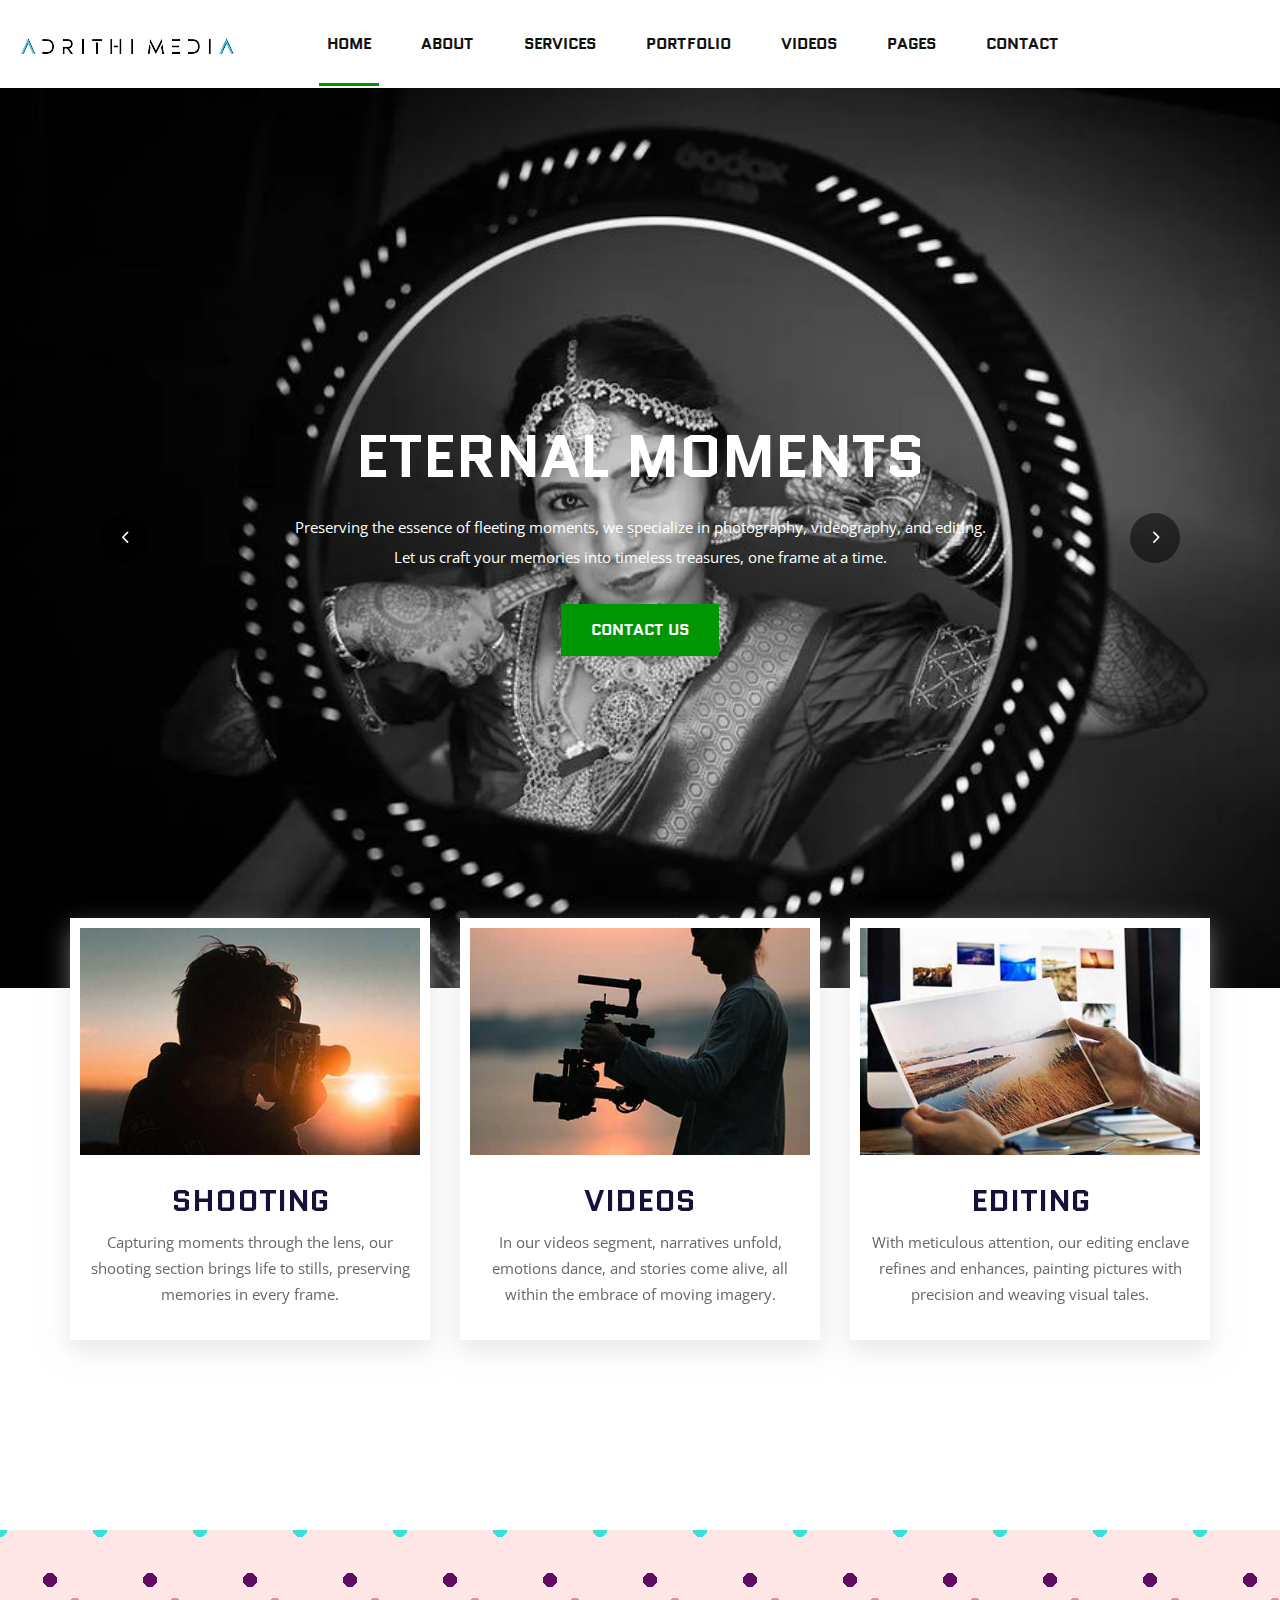
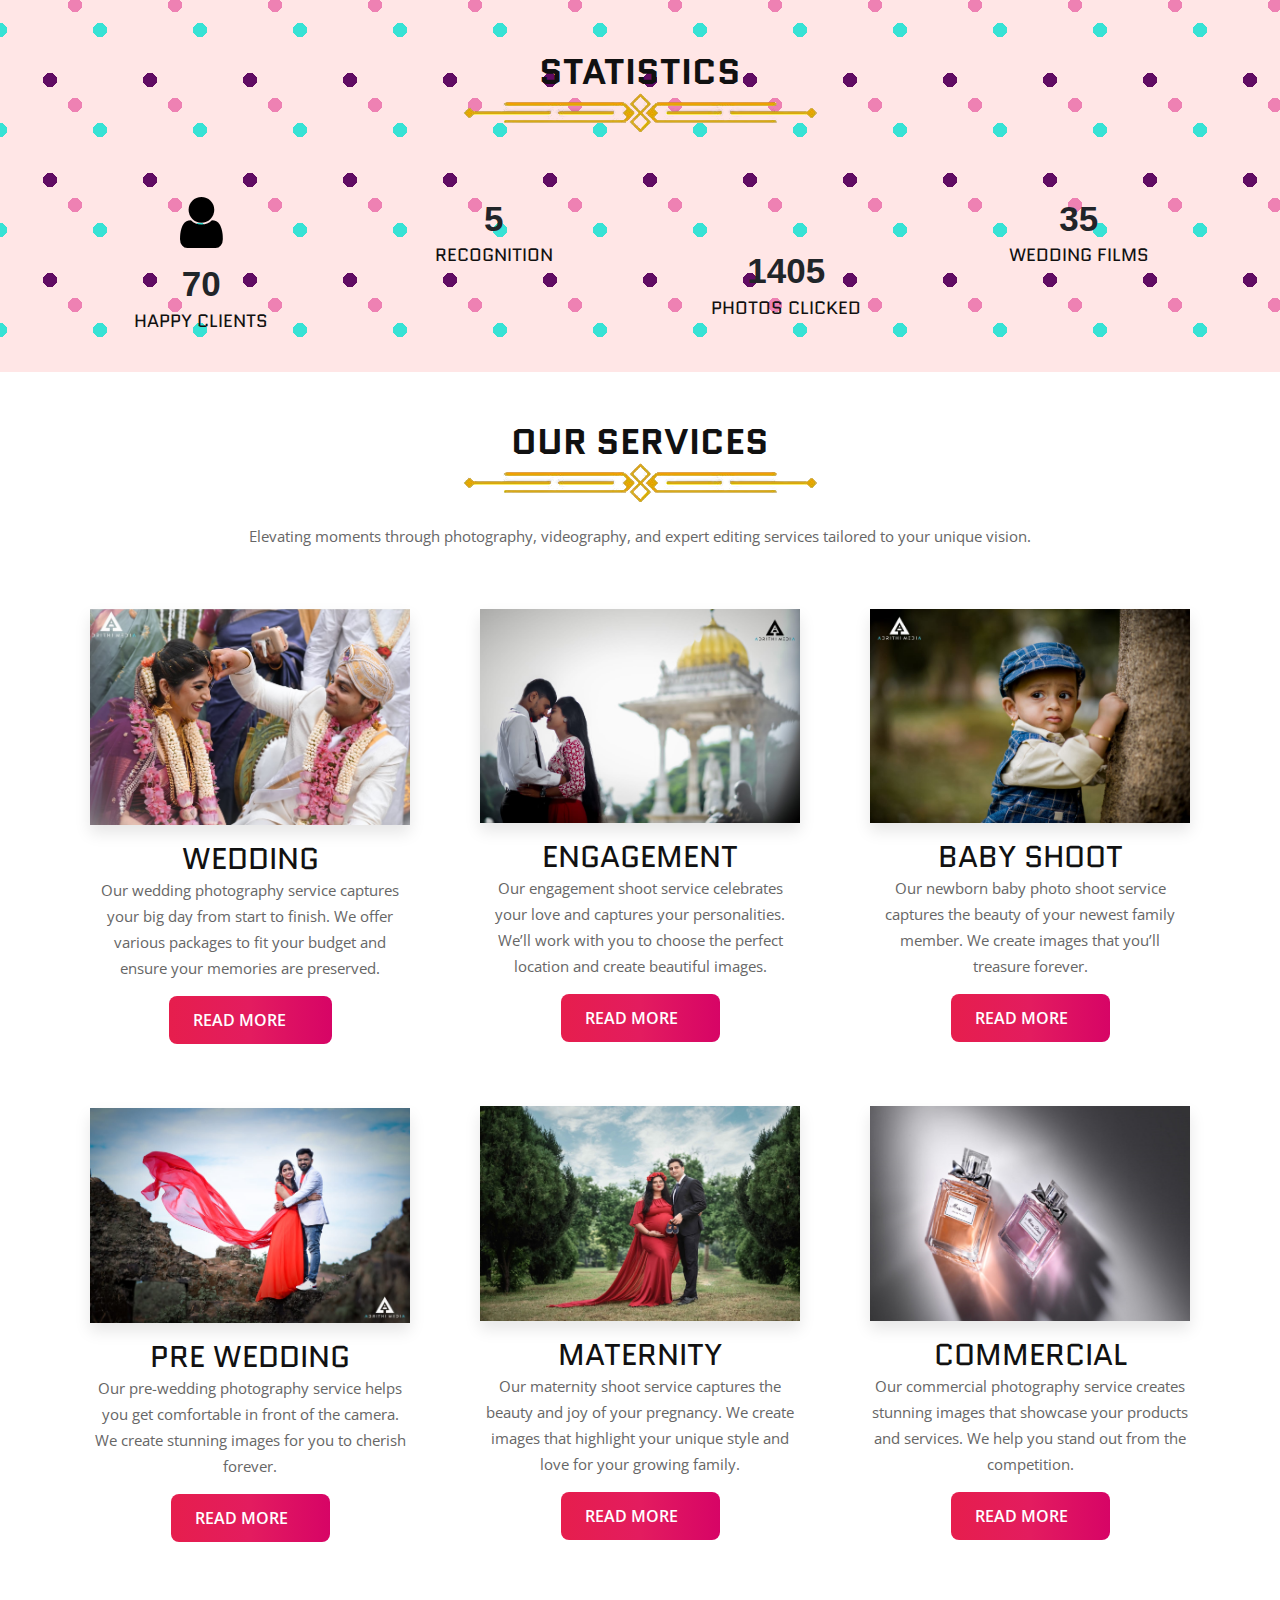
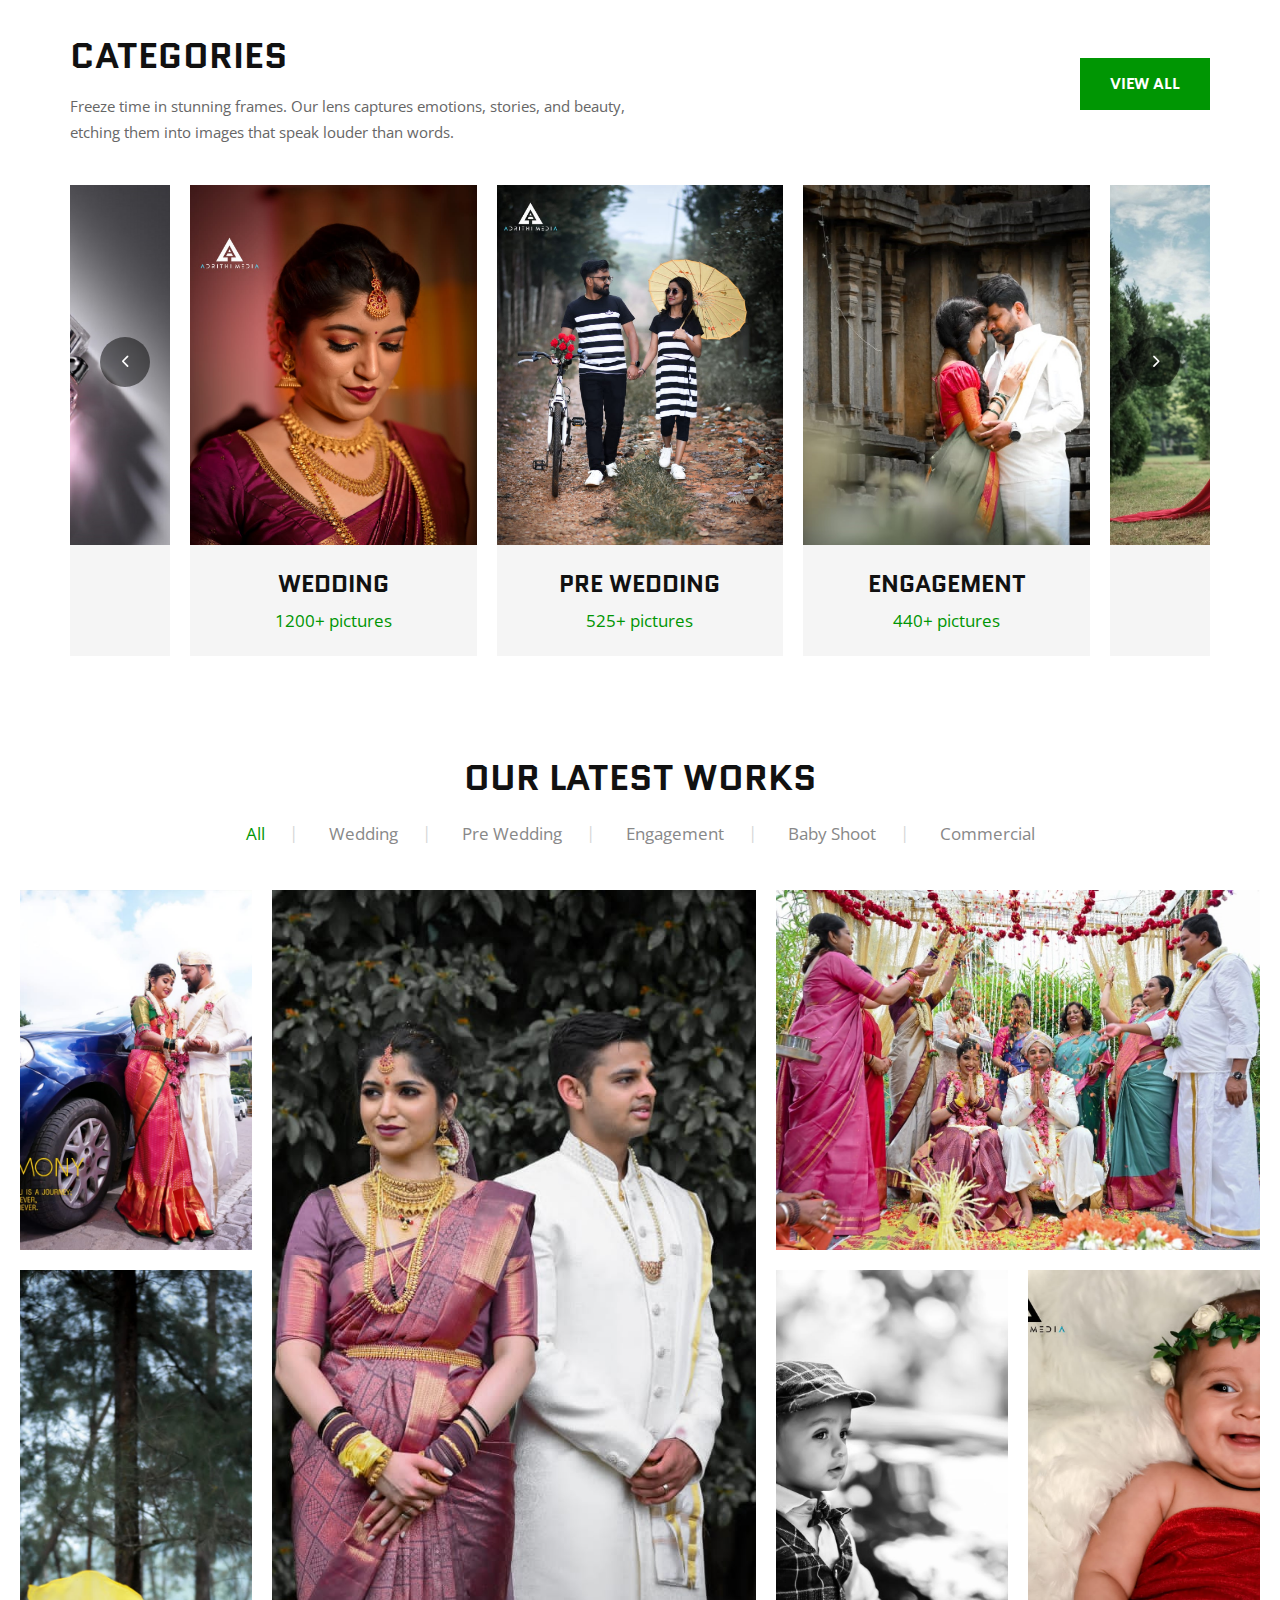
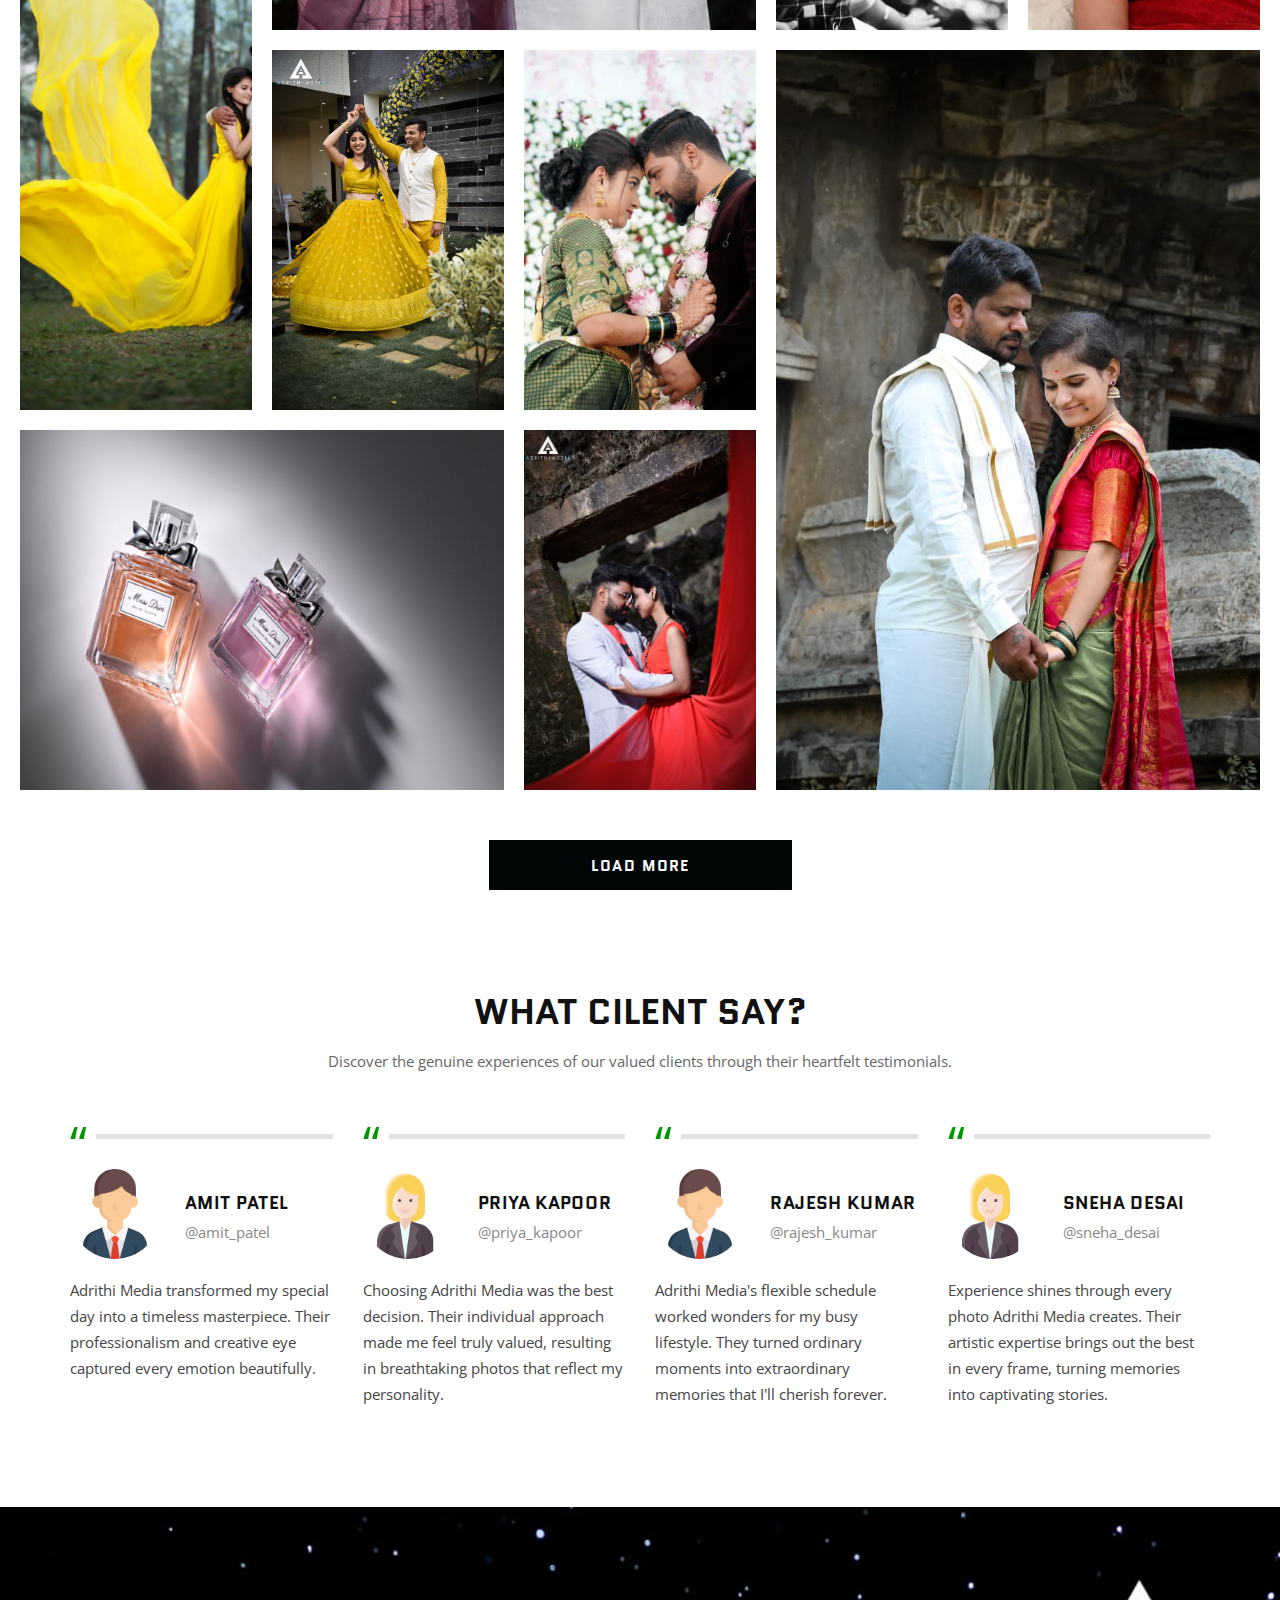
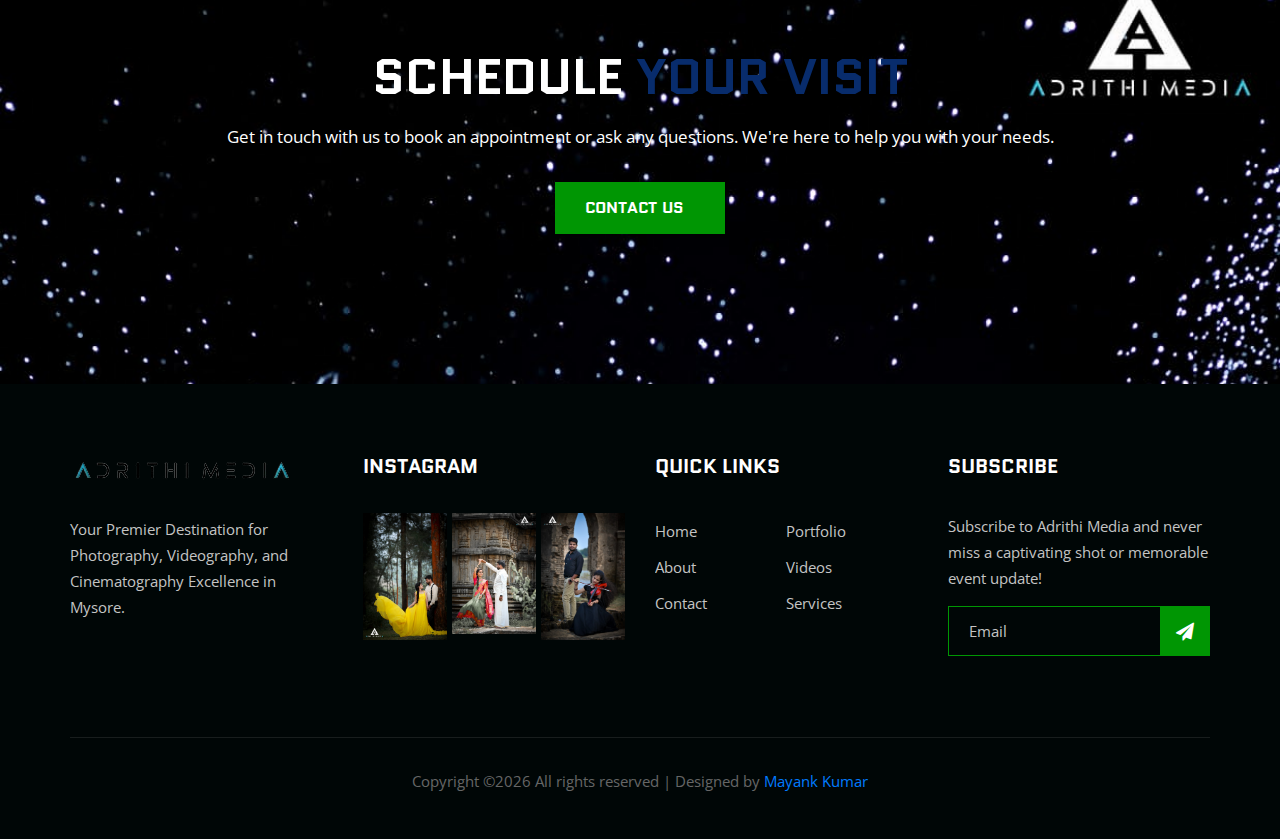
==== index.html @ dfba08e6 "Add files via upload" ====
<!DOCTYPE html>
<html lang="zxx">

<head>
    <meta charset="UTF-8">
    <meta name="description" content="Phozogy Template">
    <meta name="keywords" content="Phozogy, unica, creative, html">
    <meta name="viewport" content="width=device-width, initial-scale=1.0">
    <meta http-equiv="X-UA-Compatible" content="ie=edge">
    <meta name="description" content="Adrithi Media - Your photography journey begins here. Explore our stunning portfolio, services, and capture beautiful moments with us. Join our community of 6,547 followers.">
    <title>Adrithi Media - Photography & Videography Services</title>
    <!-- Google Font -->
    <link href="https://fonts.googleapis.com/css?family=Quantico:400,700&display=swap" rel="stylesheet">
    <link href="https://fonts.googleapis.com/css?family=Open+Sans:400,600,700&display=swap" rel="stylesheet">

    <!-- Css Styles -->
    <link rel="stylesheet" href="css/bootstrap.min.css" type="text/css">
    <link rel="stylesheet" href="css/font-awesome.min.css" type="text/css">
    <link rel="stylesheet" href="css/elegant-icons.css" type="text/css">
    <link rel="stylesheet" href="css/owl.carousel.min.css" type="text/css">
    <link rel="stylesheet" href="css/magnific-popup.css" type="text/css">
    <link rel="stylesheet" href="css/slicknav.min.css" type="text/css">
    <link rel="stylesheet" href="css/style.css" type="text/css">
    <link rel="stylesheet" href="https://cdnjs.cloudflare.com/ajax/libs/font-awesome/6.4.2/css/all.min.css" integrity="sha512-z3gLpd7yknf1YoNbCzqRKc4qyor8gaKU1qmn+CShxbuBusANI9QpRohGBreCFkKxLhei6S9CQXFEbbKuqLg0DA==" crossorigin="anonymous" referrerpolicy="no-referrer" />
</head>

<body>
    <!-- Page Preloder Starts -->
    <div id="preloder">
        <div class="loader"></div>
    </div>
    <!-- Page Preloder Ends-->

    <!-- Header Section Begin -->
    <header class="header-section">
        <div class="container-fluid">
            <div class="row">
                <div class="col-lg-12">
                    <div class="logo">
                        <a href="./index.html">
                            <img src="img/logo.png" alt="">
                        </a>
                    </div>
                    <nav class="nav-menu mobile-menu">
                        <ul>
                            <li class="active"><a href="./index.html">Home</a></li>
                            <li><a href="./about.html">About</a></li>
                            <li><a href="./services.html">Services</a></li>
                            <li><a href="./portfolio.html">Portfolio</a></li>
                            <li><a href="./videos.html">Videos</a></li>
                            <li><a href="#">Pages</a>
                                <ul class="dropdown">
                                    <li><a href="./wedding.html">Wedding Photography</a></li>
                                    <li><a href="./pre-wedding.html">Pre Wedding Photography</a></li>
                                    <li><a href="./engagement.html">Engagement Shoot</a></li>
                                    <li><a href="./maternity.html">Maternity Shoot</a></li>
                                    <li><a href="./baby-shoot.html">Baby Shoot</a></li>
                                    <li><a href="./commercial.html">Commercial Shoot</a></li>
                                </ul>
                            </li>
                            <li><a href="./contact.html">Contact</a></li>
                        </ul>
                    </nav>
                   
                    <div id="mobile-menu-wrap"></div>
                </div>
            </div>
        </div>
    </header>
    <!-- Header End -->

    <!-- Hero Section Begin -->
    <section class="hero-section">
        <div class="hs-slider owl-carousel">
            <div class="hs-item set-bg" data-setbg="./img/slider1.jpg">
                <div class="container">
                    <div class="row">
                        <div class="col-lg-12">
                            <div class="hs-text">
                                <h2>Eternal Moments</h2>
                                <p>Preserving the essence of fleeting moments, we specialize in photography, videography, and editing.<br /> Let us craft your memories into timeless treasures, one frame at a time.</p>
                                <a href="contact.html" class="primary-btn">Contact us</a>
                            </div>
                        </div>
                    </div>
                </div>
            </div>
            <div class="hs-item set-bg" data-setbg="image/slider2.jpg">
                <div class="container">
                    <div class="row">
                        <div class="col-lg-12">
                            <div class="hs-text">
                                <h2 style="color: white;">Visual Symphony</h2>
                                <p style="color: white;">Step into a world where visuals dance to the rhythm of precision. Our expert editing transforms raw elements into <br />a symphony of colors, emotions, and narratives, creating awe-inspiring compositions.</p>
                                <a href="contact.html" class="primary-btn">Contact us</a>
                            </div>
                        </div>
                    </div>
                </div>
            </div>
        </div>
    </section>
    <!-- Hero Section End -->

    <!-- Services Section Begin -->
    <section class="services-section spad">
        <div class="container">
            <div class="row">
                <div class="col-lg-4 col-md-6 col-sm-6">
                    <div class="services-item">
                        <img src="img/services/service-1.jpg" alt="">
                        <h3>Shooting</h3>
                        <p>Capturing moments through the lens, our shooting section brings life to stills, preserving memories in every frame.</p>
                    </div>
                </div>
                <div class="col-lg-4 col-md-6 col-sm-6">
                    <div class="services-item">
                        <img src="img/services/service-2.jpg" alt="">
                        <h3>Videos</h3>
                        <p>In our videos segment, narratives unfold, emotions dance, and stories come alive, all within the embrace of moving imagery.</p>
                    </div>
                </div>
                <div class="col-lg-4 col-md-6 col-sm-6">
                    <div class="services-item">
                        <img src="img/services/service-3.jpg" alt="">
                        <h3>Editing</h3>
                        <p>With meticulous attention, our editing enclave refines and enhances, painting pictures with precision and weaving visual tales.</p>
                    </div>
                </div>
            </div>
        </div>
    </section>
    <!-- Services Section End -->
   
    <section id="counter-stats" class="wow fadeInRight polka-bg" data-wow-duration="1.4s"> 
        <div class="container" style="margin-top: 120px;">
            <div class="section-title" style="text-align: center;">
                <h2>Statistics</h2>
                <img src="./image/hr.png" class="centered-image" alt="">
            </div>
            <div class="row">
                <div class="col-lg-3 stats">
                    <i class="fa fa-user" aria-hidden="true" style="color: black;"></i>
                    <div class="counting" data-count="200">0</div>
                    <h5>HAPPY CLIENTS</h5>
                </div>
    
                <div class="col-lg-3 stats">
                    <i class="fa-solid fa-magnifying-glass" aria-hidden="true" style="color: black;"></i>
                    <div class="counting" data-count="15">0</div>
                    <h5>RECOGNITION</h5>
                </div>
    
                <div class="col-lg-3 stats">
                    <i class="fa-solid fa-camera" aria-hidden="true" style="color: black;"></i>
                    <div class="counting" data-count="4000">0</div>
                    <h5>PHOTOS CLICKED</h5>
                </div>
    
                <div class="col-lg-3 stats">
                    <i class="fa-solid fa-video" aria-hidden="true" style="color: black;"></i>
                    <div class="counting" data-count="100">0</div>
                    <h5>WEDDING FILMS</h5><br><br>
                </div>
    
            </div>
            <!-- end row -->
        </div>
        <!-- end container -->
    
    </section>
    
    <!-- end cont stats -->

    <section class="py-5">
        <div class="container">
            <div class="section-title" style="text-align: center;">
                <h2>Our Services</h2>
                <img src="./image/hr.png" class="centered-image" alt="">
                <p>Elevating moments through photography, videography, and expert editing services tailored to your unique vision.</p>
            </div>
          <div class="row">
            <div class="col-md-4">
              <div class="service-box text-center mb-4">
                <img src="./image/wedding.jpg" alt="Service 1" class="img-fluid mb-3">
                <h3>WEDDING</h3>
                <p>Our wedding photography service captures your big day from start to finish. We offer various packages to fit your budget and ensure your memories are preserved.</p>
                <a href="wedding.html"><button class="services-button">READ MORE &nbsp; <i class="fa-solid fa-arrow-right"></i></button></a>
              </div>
              
              <!-- Repeat for two more services -->
              <div class="service-box text-center mb-4">
                <img src="./image/pre-wedding.jpg" alt="Service 2" class="img-fluid mb-3">
                <h3>PRE WEDDING</h3>
                <p>Our pre-wedding photography service helps you get comfortable in front of the camera. We create stunning images for you to cherish forever.</p>
                <a href="pre-wedding.html"><button class="services-button">READ MORE &nbsp;<i class="fa-solid fa-arrow-right"></i></button></a>
              </div>
              
             
            </div>
            
            <div class="col-md-4">
                <!-- Second column of services -->
                <div class="service-box text-center mb-4">
                  <img src="./image/engagment.jpg" alt="Service 5" class="img-fluid mb-3">
                  <h3>ENGAGEMENT</h3>
                  <p>Our engagement shoot service celebrates your love and captures your personalities. We’ll work with you to choose the perfect location and create beautiful images.</p>
                  <a href="engagement.html"><button class="services-button">READ MORE &nbsp;<i class="fa-solid fa-arrow-right"></i></button></a>
                </div>
      
                <div class="service-box text-center mb-4">
                  <img src="./image/maternity.jpg" alt="Service 4" class="img-fluid mb-3">
                  <h3>MATERNITY</h3>
                  <p>Our maternity shoot service captures the beauty and joy of your pregnancy. We create images that highlight your unique style and love for your growing family.</p>
                  <a href="maternity.html"><button class="services-button">READ MORE &nbsp;<i class="fa-solid fa-arrow-right"></i></button></a>
                </div>
      
                
              </div>
    
              <div class="col-md-4">
                  <!-- Third column of services -->
              <div class="service-box text-center mb-4">
                <img src="./image/baby-shoot.jpg" alt="Service 7" class="img-fluid mb-3">
                <h3>BABY SHOOT</h3>
                <p>Our newborn baby photo shoot service captures the beauty of your newest family member. We create images that you’ll treasure forever.</p>
                <a href="baby-shoot.html"><button class="services-button">READ MORE &nbsp;<i class="fa-solid fa-arrow-right"></i></button></a>
              </div>
    
              <div class="service-box text-center mb-4">
                <img src="image/commercial.jpg" alt="Service 8" class="img-fluid mb-3">
                <h3>COMMERCIAL</h3>
                <p>Our commercial photography service creates stunning images that showcase your products and services. We help you stand out from the competition.</p>
                <a href="commercial.html"><button class="services-button">READ MORE &nbsp;<i class="fa-solid fa-arrow-right"></i></button></a>
              </div>
    
              
            </div>
          </div>
        </div>
      </section>
    
    <!-- Categories Section Begin -->
    <section class="categories-section">
        <div class="container">
            <div class="row">
                <div class="col-lg-6 col-md-6">
                    <div class="section-title">
                        <h2>Categories</h2>
                        <p>Freeze time in stunning frames. Our lens captures emotions, stories, and beauty, etching them into images that speak louder than words.</p>
                    </div>
                </div>
                <div class="col-lg-6 col-md-6">
                    <div class="right-btn"><a href="https://www.instagram.com/adrithimedia/" class="primary-btn">VIew all</a></div>
                </div>
            </div>
            <div class="categories-slider owl-carousel">
                <div class="cs-item">
                    <div class="cs-pic set-bg" data-setbg="image/c-wedding.jpg"></div>
                    <div class="cs-text">
                        <h4>Wedding</h4>
                        <span>1200+ pictures</span>
                    </div>
                </div>
                <div class="cs-item">
                    <div class="cs-pic set-bg" data-setbg="image/c-prewedding.jpg"></div>
                    <div class="cs-text">
                        <h4>Pre Wedding</h4>
                        <span>525+ pictures</span>
                    </div>
                </div>
                <div class="cs-item">
                    <div class="cs-pic set-bg" data-setbg="image/c-engagement.jpg"></div>
                    <div class="cs-text">
                        <h4>Engagement</h4>
                        <span>440+ pictures</span>
                    </div>
                </div>
                <div class="cs-item">
                    <div class="cs-pic set-bg" data-setbg="image/maternity.jpg"></div>
                    <div class="cs-text">
                        <h4>Maternity</h4>
                        <span>60+ pictures</span>
                    </div>
                </div>
                <div class="cs-item">
                    <div class="cs-pic set-bg" data-setbg="image/commercial.jpg"></div>
                    <div class="cs-text">
                        <h4>Commercial</h4>
                        <span>70+ pictures</span>
                    </div>
                </div>
            </div>
        </div>
    </section>
    <!-- Categories Section End -->

    <!-- Portfolio Section Begin -->
    <section class="portfolio-section spad">
        <div class="container">
            <div class="row">
                <div class="col-lg-12">
                    <div class="section-title">
                        <h2>Our latest works</h2>
                    </div>
                    <div class="filter-controls">
                        <ul>
                            <li class="active" data-filter="*">All</li>
                            <li data-filter=".wedding">Wedding</li>
                            <li data-filter=".prewedding">Pre Wedding</li>
                            <li data-filter=".engagement">Engagement</li>
                            <li data-filter=".babyshoot">Baby Shoot</li>
                            <li data-filter=".commercial">Commercial</li>
                        </ul>
                    </div>
                </div>
            </div>
        </div>
        <div class="container-fluid">
            <div class="row">
                <div class="col-lg-12 p-0">
                    <div class="portfolio-filter">
                        <div class="pf-item set-bg wedding" data-setbg="image/l-wedding1.jpg">
                            <a href="image/l-wedding1.jpg" class="pf-icon image-popup"><span class="icon_plus"></span></a>
                            <div class="pf-text">
                                <h4>COLORS SPEAK</h4>
                                <span>Wedding</span>
                            </div>
                        </div>
                        <div class="pf-item large-width large-height set-bg wedding"
                            data-setbg="image/l-wedding2.jpg">
                            <a href="image/l-wedding2.jpg" class="pf-icon image-popup"><span class="icon_plus"></span></a>
                            <div class="pf-text">
                                <h4>COLORS SPEAK</h4>
                                <span>Wedding</span>
                            </div>
                        </div>
                        <div class="pf-item large-width set-bg wedding" data-setbg="image/l-wedding3.jpg">
                            <a href="image/l-wedding3.jpg" class="pf-icon image-popup"><span class="icon_plus"></span></a>
                            <div class="pf-text">
                                <h4>COLORS SPEAK</h4>
                                <span>Wedding</span>
                            </div>
                        </div>
                        <div class="pf-item large-height set-bg prewedding" data-setbg="image/l-prewedding1.jpg">
                            <a href="image/l-prewedding1.jpg" class="pf-icon image-popup"><span class="icon_plus"></span></a>
                            <div class="pf-text">
                                <h4>COLORS SPEAK</h4>
                                <span>Pre Wedding</span>
                            </div>
                        </div>
                        <div class="pf-item set-bg prewedding" data-setbg="image/l-prewedding2.jpg">
                            <a href="image/l-prewedding2.jpg" class="pf-icon image-popup"><span class="icon_plus"></span></a>
                            <div class="pf-text">
                                <h4>COLORS SPEAK</h4>
                                <span>Pre Wedding</span>
                            </div>
                        </div>
                        <div class="pf-item set-bg wedding" data-setbg="image/l-wedding4.jpg">
                            <a href="image/l-wedding4.jpg" class="pf-icon image-popup"><span class="icon_plus"></span></a>
                            <div class="pf-text">
                                <h4>COLORS SPEAK</h4>
                                <span>Fashion</span>
                            </div>
                        </div>
                        <div class="pf-item set-bg babyshoot" data-setbg="image/l-baby1.jpg">
                            <a href="image/l-baby1.jpg" class="pf-icon image-popup"><span class="icon_plus"></span></a>
                            <div class="pf-text">
                                <h4>COLORS SPEAK</h4>
                                <span>Baby Shoot</span>
                            </div>
                        </div>
                        <div class="pf-item set-bg babyshoot" data-setbg="image/l-baby2.jpg">
                            <a href="image/l-baby2.jpg" class="pf-icon image-popup"><span class="icon_plus"></span></a>
                            <div class="pf-text">
                                <h4>COLORS SPEAK</h4>
                                <span>Baby Shoot</span>
                            </div>
                        </div>
                        <div class="pf-item large-width set-bg commercial" data-setbg="image/commercial.jpg">
                            <a href="image/commercial.jpg" class="pf-icon image-popup"><span class="icon_plus"></span></a>
                            <div class="pf-text">
                                <h4>COLORS SPEAK</h4>
                                <span>Commercial</span>
                            </div>
                        </div>
                        <div class="pf-item set-bg engagement" data-setbg="image/l-engagement1.jpg">
                            <a href="image/l-engagement1.jpg" class="pf-icon image-popup"><span class="icon_plus"></span></a>
                            <div class="pf-text">
                                <h4>COLORS SPEAK</h4>
                                <span>Engagement</span>
                            </div>
                        </div>
                        <div class="pf-item large-width large-height set-bg engagement"
                            data-setbg="image/l-engagement2.jpg">
                            <a href="image/l-engagement2.jpg" class="pf-icon image-popup"><span class="icon_plus"></span></a>
                            <div class="pf-text">
                                <h4>COLORS SPEAK</h4>
                                <span>Engagement</span>
                            </div>
                        </div>
                    </div>
                </div>
            </div>
        </div>
        <div class="load-more-btn">
            <a href="https://www.instagram.com/adrithimedia/">Load More</a>
        </div>
    </section>
    <!-- Portfolio Section End -->


    <!-- Testimoial Section Begin -->
    <section class="testimonial-section spad" style="margin-top: -100px;">
        <div class="container">
            <div class="row">
                <div class="col-lg-12">
                    <div class="section-title">
                        <h2>What cilent say?</h2>
                        <p>Discover the genuine experiences of our valued clients through their heartfelt testimonials.</p>
                    </div>
                </div>
            </div>
            <div class="row">
                <div class="col-lg-3 col-md-6 col-sm-6">
                    <div class="testimonial-item">
                        <div class="ti-author">
                            <div class="ta-pic">
                                <img src="img/testimonial-man.png" alt="">
                            </div>
                            <div class="ta-text">
                                <h5>AMIT PATEL</h5>
                                <span>@amit_patel</span>
                            </div>
                        </div>
                        <p>Adrithi Media transformed my special day into a timeless masterpiece. Their professionalism and creative eye captured every emotion beautifully.</p>
                    </div>
                </div>
                <div class="col-lg-3 col-md-6 col-sm-6">
                    <div class="testimonial-item">
                        <div class="ti-author">
                            <div class="ta-pic">
                                <img src="img/testimonial-woman.png" alt="">
                            </div>
                            <div class="ta-text">
                                <h5>PRIYA KAPOOR</h5>
                                <span>@priya_kapoor</span>
                            </div>
                        </div>
                        <p>Choosing Adrithi Media was the best decision. Their individual approach made me feel truly valued, resulting in breathtaking photos that reflect my personality.</p>
                    </div>
                </div>
                <div class="col-lg-3 col-md-6 col-sm-6">
                    <div class="testimonial-item">
                        <div class="ti-author">
                            <div class="ta-pic">
                                <img src="img/testimonial-man.png" alt="">
                            </div>
                            <div class="ta-text">
                                <h5>RAJESH KUMAR</h5>
                                <span>@rajesh_kumar</span>
                            </div>
                        </div>
                        <p>Adrithi Media's flexible schedule worked wonders for my busy lifestyle. They turned ordinary moments into extraordinary memories that I'll cherish forever.</p>
                    </div>
                </div>
                <div class="col-lg-3 col-md-6 col-sm-6">
                    <div class="testimonial-item">
                        <div class="ti-author">
                            <div class="ta-pic">
                                <img src="img/testimonial-woman.png" alt="">
                            </div>
                            <div class="ta-text">
                                <h5>SNEHA DESAI</h5>
                                <span>@sneha_desai</span>
                            </div>
                        </div>
                        <p>Experience shines through every photo Adrithi Media creates. Their artistic expertise brings out the best in every frame, turning memories into captivating stories.</p>
                    </div>
                </div>
            </div>
        </div>
    </section>
    <!-- Testimonial Section End -->

   <!-- Cta Section Begin -->
   <section class="cta-section spad set-bg" data-setbg="./image/contact-bg.jpg">
    <div class="container">
        <div class="row">
            <div class="col-lg-12">
                <div class="cta-text">
                    <h2>Schedule <span style="color:  #082C6C;">Your Visit</span></h2>
                    <p>Get in touch with us to book an appointment or ask any questions. We're here to help you with your needs.</p>
                    <a href="contact.html" class="primary-btn">Contact us &nbsp;<i class="fa-solid fa-arrow-right"></i></a>
                </div>
            </div>
        </div>
    </div>
</section>
<!-- Cta Section End -->


    <!-- Footer Section Begin -->
    <footer class="footer-section">
        <div class="container">
            <div class="row">
                <div class="col-lg-3 col-md-6 col-sm-6">
                    <div class="fs-about">
                        <div class="fa-logo">
                            <a href="#">
                                <img src="img/f-logo.png" alt="">
                            </a>
                        </div>
                        <p>Your Premier Destination for Photography, Videography, and Cinematography Excellence in Mysore.</p>
                            <div class="fa-social">
                                <a href="https://www.instagram.com/adrithimedia/"><i class="fa-brands fa-instagram fa-xl" style="margin-right: 10px;"></i></a>
                                <a href="https://www.facebook.com/adrithimedia/"><i class="fa-brands fa-facebook fa-xl" style="margin-right: 10px;"></i></a>
                                <a href="https://www.youtube.com/channel/UCczsX9O_zkrcrDfALxtwtiw"><i class="fa-brands fa-youtube fa-xl"></i></a>
                                
                            </div>
                    </div>
                </div>
                <div class="col-lg-3 col-md-6 col-sm-6">
                    <div class="fs-widget">
                        <h5>Instagram</h5>
                        <div class="fw-instagram">
                            <img src="image/ig1.jpg" alt="">
                            <img src="image/ig2.jpg" alt="">
                            <img src="image/ig3.jpg" alt="">
                        </div>
                    </div>
                </div>
                <div class="col-lg-3 col-md-6 col-sm-6">
                    <div class="fs-widget">
                        <h5>Quick links</h5>
                        <ul>
                            <li><a href="index.html">Home</a></li>
                            <li><a href="about.html">About</a></li>
                            <li><a href="contact.html">Contact</a></li>
                        </ul>
                        <ul>
                            <li><a href="portfolio.html">Portfolio</a></li>
                            <li><a href="videos.html">Videos</a></li>
                            <li><a href="services.html">Services</a></li>
                        </ul>
                    </div>
                </div>
                <div class="col-lg-3 col-md-6 col-sm-6">
                    <div class="fs-widget">
                        <h5>Subscribe</h5>
                        <p>Subscribe to Adrithi Media and never miss a captivating shot or memorable event update!</p>
                        <div class="fw-subscribe">
                            <form action="#">
                                <input type="text" placeholder="Email">
                                <button type="submit"><i class="fa fa-send"></i></button>
                            </form>
                        </div>
                    </div>
                </div>
                <div class="col-lg-12">
                    <div class="copyright-text">
                        <p>
  Copyright &copy;<script>document.write(new Date().getFullYear());</script> All rights reserved | Designed by <a href="themayank.in">Mayank Kumar</a></p>
                    </div>
                </div>
            </div>
        </div>
    </footer>
    <!-- Footer Section End -->

   

    <!-- Js Plugins -->
    <script src="js/jquery-3.3.1.min.js"></script>
    <script src="js/bootstrap.min.js"></script>
    <script src="js/jquery.magnific-popup.min.js"></script>
    <script src="js/isotope.pkgd.min.js"></script>
    <script src="js/masonry.pkgd.min.js"></script>
    <script src="js/jquery.slicknav.js"></script>
    <script src="js/owl.carousel.min.js"></script>
    <script src="js/main.js"></script>
    <link rel="stylesheet" href="https://cdnjs.cloudflare.com/ajax/libs/font-awesome/6.4.2/css/all.min.css" integrity="sha512-z3gLpd7yknf1YoNbCzqRKc4qyor8gaKU1qmn+CShxbuBusANI9QpRohGBreCFkKxLhei6S9CQXFEbbKuqLg0DA==" crossorigin="anonymous" referrerpolicy="no-referrer" />
</body>

</html>
---- css/elegant-icons.css ----
@font-face {
	font-family: 'ElegantIcons';
	src:url('../fonts/ElegantIcons.eot');
	src:url('../fonts/ElegantIcons.eot?#iefix') format('embedded-opentype'),
		url('../fonts/ElegantIcons.woff') format('woff'),
		url('../fonts/ElegantIcons.ttf') format('truetype'),
		url('../fonts/ElegantIcons.svg#ElegantIcons') format('svg');
	font-weight: normal;
	font-style: normal;
}

/* Use the following CSS code if you want to use data attributes for inserting your icons */
[data-icon]:before {
	font-family: 'ElegantIcons';
	content: attr(data-icon);
	speak: none;
	font-weight: normal;
	font-variant: normal;
	text-transform: none;
	line-height: 1;
	-webkit-font-smoothing: antialiased;
	-moz-osx-font-smoothing: grayscale;
}

/* Use the following CSS code if you want to have a class per icon */
/*
Instead of a list of all class selectors,
you can use the generic selector below, but it's slower:
[class*="your-class-prefix"] {
*/
.arrow_up, .arrow_down, .arrow_left, .arrow_right, .arrow_left-up, .arrow_right-up, .arrow_right-down, .arrow_left-down, .arrow-up-down, .arrow_up-down_alt, .arrow_left-right_alt, .arrow_left-right, .arrow_expand_alt2, .arrow_expand_alt, .arrow_condense, .arrow_expand, .arrow_move, .arrow_carrot-up, .arrow_carrot-down, .arrow_carrot-left, .arrow_carrot-right, .arrow_carrot-2up, .arrow_carrot-2down, .arrow_carrot-2left, .arrow_carrot-2right, .arrow_carrot-up_alt2, .arrow_carrot-down_alt2, .arrow_carrot-left_alt2, .arrow_carrot-right_alt2, .arrow_carrot-2up_alt2, .arrow_carrot-2down_alt2, .arrow_carrot-2left_alt2, .arrow_carrot-2right_alt2, .arrow_triangle-up, .arrow_triangle-down, .arrow_triangle-left, .arrow_triangle-right, .arrow_triangle-up_alt2, .arrow_triangle-down_alt2, .arrow_triangle-left_alt2, .arrow_triangle-right_alt2, .arrow_back, .icon_minus-06, .icon_plus, .icon_close, .icon_check, .icon_minus_alt2, .icon_plus_alt2, .icon_close_alt2, .icon_check_alt2, .icon_zoom-out_alt, .icon_zoom-in_alt, .icon_search, .icon_box-empty, .icon_box-selected, .icon_minus-box, .icon_plus-box, .icon_box-checked, .icon_circle-empty, .icon_circle-slelected, .icon_stop_alt2, .icon_stop, .icon_pause_alt2, .icon_pause, .icon_menu, .icon_menu-square_alt2, .icon_menu-circle_alt2, .icon_ul, .icon_ol, .icon_adjust-horiz, .icon_adjust-vert, .icon_document_alt, .icon_documents_alt, .icon_pencil, .icon_pencil-edit_alt, .icon_pencil-edit, .icon_folder-alt, .icon_folder-open_alt, .icon_folder-add_alt, .icon_info_alt, .icon_error-oct_alt, .icon_error-circle_alt, .icon_error-triangle_alt, .icon_question_alt2, .icon_question, .icon_comment_alt, .icon_chat_alt, .icon_vol-mute_alt, .icon_volume-low_alt, .icon_volume-high_alt, .icon_quotations, .icon_quotations_alt2, .icon_clock_alt, .icon_lock_alt, .icon_lock-open_alt, .icon_key_alt, .icon_cloud_alt, .icon_cloud-upload_alt, .icon_cloud-download_alt, .icon_image, .icon_images, .icon_lightbulb_alt, .icon_gift_alt, .icon_house_alt, .icon_genius, .icon_mobile, .icon_tablet, .icon_laptop, .icon_desktop, .icon_camera_alt, .icon_mail_alt, .icon_cone_alt, .icon_ribbon_alt, .icon_bag_alt, .icon_creditcard, .icon_cart_alt, .icon_paperclip, .icon_tag_alt, .icon_tags_alt, .icon_trash_alt, .icon_cursor_alt, .icon_mic_alt, .icon_compass_alt, .icon_pin_alt, .icon_pushpin_alt, .icon_map_alt, .icon_drawer_alt, .icon_toolbox_alt, .icon_book_alt, .icon_calendar, .icon_film, .icon_table, .icon_contacts_alt, .icon_headphones, .icon_lifesaver, .icon_piechart, .icon_refresh, .icon_link_alt, .icon_link, .icon_loading, .icon_blocked, .icon_archive_alt, .icon_heart_alt, .icon_star_alt, .icon_star-half_alt, .icon_star, .icon_star-half, .icon_tools, .icon_tool, .icon_cog, .icon_cogs, .arrow_up_alt, .arrow_down_alt, .arrow_left_alt, .arrow_right_alt, .arrow_left-up_alt, .arrow_right-up_alt, .arrow_right-down_alt, .arrow_left-down_alt, .arrow_condense_alt, .arrow_expand_alt3, .arrow_carrot_up_alt, .arrow_carrot-down_alt, .arrow_carrot-left_alt, .arrow_carrot-right_alt, .arrow_carrot-2up_alt, .arrow_carrot-2dwnn_alt, .arrow_carrot-2left_alt, .arrow_carrot-2right_alt, .arrow_triangle-up_alt, .arrow_triangle-down_alt, .arrow_triangle-left_alt, .arrow_triangle-right_alt, .icon_minus_alt, .icon_plus_alt, .icon_close_alt, .icon_check_alt, .icon_zoom-out, .icon_zoom-in, .icon_stop_alt, .icon_menu-square_alt, .icon_menu-circle_alt, .icon_document, .icon_documents, .icon_pencil_alt, .icon_folder, .icon_folder-open, .icon_folder-add, .icon_folder_upload, .icon_folder_download, .icon_info, .icon_error-circle, .icon_error-oct, .icon_error-triangle, .icon_question_alt, .icon_comment, .icon_chat, .icon_vol-mute, .icon_volume-low, .icon_volume-high, .icon_quotations_alt, .icon_clock, .icon_lock, .icon_lock-open, .icon_key, .icon_cloud, .icon_cloud-upload, .icon_cloud-download, .icon_lightbulb, .icon_gift, .icon_house, .icon_camera, .icon_mail, .icon_cone, .icon_ribbon, .icon_bag, .icon_cart, .icon_tag, .icon_tags, .icon_trash, .icon_cursor, .icon_mic, .icon_compass, .icon_pin, .icon_pushpin, .icon_map, .icon_drawer, .icon_toolbox, .icon_book, .icon_contacts, .icon_archive, .icon_heart, .icon_profile, .icon_group, .icon_grid-2x2, .icon_grid-3x3, .icon_music, .icon_pause_alt, .icon_phone, .icon_upload, .icon_download, .social_facebook, .social_twitter, .social_pinterest, .social_googleplus, .social_tumblr, .social_tumbleupon, .social_wordpress, .social_instagram, .social_dribbble, .social_vimeo, .social_linkedin, .social_rss, .social_deviantart, .social_share, .social_myspace, .social_skype, .social_youtube, .social_picassa, .social_googledrive, .social_flickr, .social_blogger, .social_spotify, .social_delicious, .social_facebook_circle, .social_twitter_circle, .social_pinterest_circle, .social_googleplus_circle, .social_tumblr_circle, .social_stumbleupon_circle, .social_wordpress_circle, .social_instagram_circle, .social_dribbble_circle, .social_vimeo_circle, .social_linkedin_circle, .social_rss_circle, .social_deviantart_circle, .social_share_circle, .social_myspace_circle, .social_skype_circle, .social_youtube_circle, .social_picassa_circle, .social_googledrive_alt2, .social_flickr_circle, .social_blogger_circle, .social_spotify_circle, .social_delicious_circle, .social_facebook_square, .social_twitter_square, .social_pinterest_square, .social_googleplus_square, .social_tumblr_square, .social_stumbleupon_square, .social_wordpress_square, .social_instagram_square, .social_dribbble_square, .social_vimeo_square, .social_linkedin_square, .social_rss_square, .social_deviantart_square, .social_share_square, .social_myspace_square, .social_skype_square, .social_youtube_square, .social_picassa_square, .social_googledrive_square, .social_flickr_square, .social_blogger_square, .social_spotify_square, .social_delicious_square, .icon_printer, .icon_calulator, .icon_building, .icon_floppy, .icon_drive, .icon_search-2, .icon_id, .icon_id-2, .icon_puzzle, .icon_like, .icon_dislike, .icon_mug, .icon_currency, .icon_wallet, .icon_pens, .icon_easel, .icon_flowchart, .icon_datareport, .icon_briefcase, .icon_shield, .icon_percent, .icon_globe, .icon_globe-2, .icon_target, .icon_hourglass, .icon_balance, .icon_rook, .icon_printer-alt, .icon_calculator_alt, .icon_building_alt, .icon_floppy_alt, .icon_drive_alt, .icon_search_alt, .icon_id_alt, .icon_id-2_alt, .icon_puzzle_alt, .icon_like_alt, .icon_dislike_alt, .icon_mug_alt, .icon_currency_alt, .icon_wallet_alt, .icon_pens_alt, .icon_easel_alt, .icon_flowchart_alt, .icon_datareport_alt, .icon_briefcase_alt, .icon_shield_alt, .icon_percent_alt, .icon_globe_alt, .icon_clipboard {
	font-family: 'ElegantIcons';
	speak: none;
	font-style: normal;
	font-weight: normal;
	font-variant: normal;
	text-transform: none;
	line-height: 1;
	-webkit-font-smoothing: antialiased;
}
.arrow_up:before {
	content: "\21";
}
.arrow_down:before {
	content: "\22";
}
.arrow_left:before {
	content: "\23";
}
.arrow_right:before {
	content: "\24";
}
.arrow_left-up:before {
	content: "\25";
}
.arrow_right-up:before {
	content: "\26";
}
.arrow_right-down:before {
	content: "\27";
}
.arrow_left-down:before {
	content: "\28";
}
.arrow-up-down:before {
	content: "\29";
}
.arrow_up-down_alt:before {
	content: "\2a";
}
.arrow_left-right_alt:before {
	content: "\2b";
}
.arrow_left-right:before {
	content: "\2c";
}
.arrow_expand_alt2:before {
	content: "\2d";
}
.arrow_expand_alt:before {
	content: "\2e";
}
.arrow_condense:before {
	content: "\2f";
}
.arrow_expand:before {
	content: "\30";
}
.arrow_move:before {
	content: "\31";
}
.arrow_carrot-up:before {
	content: "\32";
}
.arrow_carrot-down:before {
	content: "\33";
}
.arrow_carrot-left:before {
	content: "\34";
}
.arrow_carrot-right:before {
	content: "\35";
}
.arrow_carrot-2up:before {
	content: "\36";
}
.arrow_carrot-2down:before {
	content: "\37";
}
.arrow_carrot-2left:before {
	content: "\38";
}
.arrow_carrot-2right:before {
	content: "\39";
}
.arrow_carrot-up_alt2:before {
	content: "\3a";
}
.arrow_carrot-down_alt2:before {
	content: "\3b";
}
.arrow_carrot-left_alt2:before {
	content: "\3c";
}
.arrow_carrot-right_alt2:before {
	content: "\3d";
}
.arrow_carrot-2up_alt2:before {
	content: "\3e";
}
.arrow_carrot-2down_alt2:before {
	content: "\3f";
}
.arrow_carrot-2left_alt2:before {
	content: "\40";
}
.arrow_carrot-2right_alt2:before {
	content: "\41";
}
.arrow_triangle-up:before {
	content: "\42";
}
.arrow_triangle-down:before {
	content: "\43";
}
.arrow_triangle-left:before {
	content: "\44";
}
.arrow_triangle-right:before {
	content: "\45";
}
.arrow_triangle-up_alt2:before {
	content: "\46";
}
.arrow_triangle-down_alt2:before {
	content: "\47";
}
.arrow_triangle-left_alt2:before {
	content: "\48";
}
.arrow_triangle-right_alt2:before {
	content: "\49";
}
.arrow_back:before {
	content: "\4a";
}
.icon_minus-06:before {
	content: "\4b";
}
.icon_plus:before {
	content: "\4c";
}
.icon_close:before {
	content: "\4d";
}
.icon_check:before {
	content: "\4e";
}
.icon_minus_alt2:before {
	content: "\4f";
}
.icon_plus_alt2:before {
	content: "\50";
}
.icon_close_alt2:before {
	content: "\51";
}
.icon_check_alt2:before {
	content: "\52";
}
.icon_zoom-out_alt:before {
	content: "\53";
}
.icon_zoom-in_alt:before {
	content: "\54";
}
.icon_search:before {
	content: "\55";
}
.icon_box-empty:before {
	content: "\56";
}
.icon_box-selected:before {
	content: "\57";
}
.icon_minus-box:before {
	content: "\58";
}
.icon_plus-box:before {
	content: "\59";
}
.icon_box-checked:before {
	content: "\5a";
}
.icon_circle-empty:before {
	content: "\5b";
}
.icon_circle-slelected:before {
	content: "\5c";
}
.icon_stop_alt2:before {
	content: "\5d";
}
.icon_stop:before {
	content: "\5e";
}
.icon_pause_alt2:before {
	content: "\5f";
}
.icon_pause:before {
	content: "\60";
}
.icon_menu:before {
	content: "\61";
}
.icon_menu-square_alt2:before {
	content: "\62";
}
.icon_menu-circle_alt2:before {
	content: "\63";
}
.icon_ul:before {
	content: "\64";
}
.icon_ol:before {
	content: "\65";
}
.icon_adjust-horiz:before {
	content: "\66";
}
.icon_adjust-vert:before {
	content: "\67";
}
.icon_document_alt:before {
	content: "\68";
}
.icon_documents_alt:before {
	content: "\69";
}
.icon_pencil:before {
	content: "\6a";
}
.icon_pencil-edit_alt:before {
	content: "\6b";
}
.icon_pencil-edit:before {
	content: "\6c";
}
.icon_folder-alt:before {
	content: "\6d";
}
.icon_folder-open_alt:before {
	content: "\6e";
}
.icon_folder-add_alt:before {
	content: "\6f";
}
.icon_info_alt:before {
	content: "\70";
}
.icon_error-oct_alt:before {
	content: "\71";
}
.icon_error-circle_alt:before {
	content: "\72";
}
.icon_error-triangle_alt:before {
	content: "\73";
}
.icon_question_alt2:before {
	content: "\74";
}
.icon_question:before {
	content: "\75";
}
.icon_comment_alt:before {
	content: "\76";
}
.icon_chat_alt:before {
	content: "\77";
}
.icon_vol-mute_alt:before {
	content: "\78";
}
.icon_volume-low_alt:before {
	content: "\79";
}
.icon_volume-high_alt:before {
	content: "\7a";
}
.icon_quotations:before {
	content: "\7b";
}
.icon_quotations_alt2:before {
	content: "\7c";
}
.icon_clock_alt:before {
	content: "\7d";
}
.icon_lock_alt:before {
	content: "\7e";
}
.icon_lock-open_alt:before {
	content: "\e000";
}
.icon_key_alt:before {
	content: "\e001";
}
.icon_cloud_alt:before {
	content: "\e002";
}
.icon_cloud-upload_alt:before {
	content: "\e003";
}
.icon_cloud-download_alt:before {
	content: "\e004";
}
.icon_image:before {
	content: "\e005";
}
.icon_images:before {
	content: "\e006";
}
.icon_lightbulb_alt:before {
	content: "\e007";
}
.icon_gift_alt:before {
	content: "\e008";
}
.icon_house_alt:before {
	content: "\e009";
}
.icon_genius:before {
	content: "\e00a";
}
.icon_mobile:before {
	content: "\e00b";
}
.icon_tablet:before {
	content: "\e00c";
}
.icon_laptop:before {
	content: "\e00d";
}
.icon_desktop:before {
	content: "\e00e";
}
.icon_camera_alt:before {
	content: "\e00f";
}
.icon_mail_alt:before {
	content: "\e010";
}
.icon_cone_alt:before {
	content: "\e011";
}
.icon_ribbon_alt:before {
	content: "\e012";
}
.icon_bag_alt:before {
	content: "\e013";
}
.icon_creditcard:before {
	content: "\e014";
}
.icon_cart_alt:before {
	content: "\e015";
}
.icon_paperclip:before {
	content: "\e016";
}
.icon_tag_alt:before {
	content: "\e017";
}
.icon_tags_alt:before {
	content: "\e018";
}
.icon_trash_alt:before {
	content: "\e019";
}
.icon_cursor_alt:before {
	content: "\e01a";
}
.icon_mic_alt:before {
	content: "\e01b";
}
.icon_compass_alt:before {
	content: "\e01c";
}
.icon_pin_alt:before {
	content: "\e01d";
}
.icon_pushpin_alt:before {
	content: "\e01e";
}
.icon_map_alt:before {
	content: "\e01f";
}
.icon_drawer_alt:before {
	content: "\e020";
}
.icon_toolbox_alt:before {
	content: "\e021";
}
.icon_book_alt:before {
	content: "\e022";
}
.icon_calendar:before {
	content: "\e023";
}
.icon_film:before {
	content: "\e024";
}
.icon_table:before {
	content: "\e025";
}
.icon_contacts_alt:before {
	content: "\e026";
}
.icon_headphones:before {
	content: "\e027";
}
.icon_lifesaver:before {
	content: "\e028";
}
.icon_piechart:before {
	content: "\e029";
}
.icon_refresh:before {
	content: "\e02a";
}
.icon_link_alt:before {
	content: "\e02b";
}
.icon_link:before {
	content: "\e02c";
}
.icon_loading:before {
	content: "\e02d";
}
.icon_blocked:before {
	content: "\e02e";
}
.icon_archive_alt:before {
	content: "\e02f";
}
.icon_heart_alt:before {
	content: "\e030";
}
.icon_star_alt:before {
	content: "\e031";
}
.icon_star-half_alt:before {
	content: "\e032";
}
.icon_star:before {
	content: "\e033";
}
.icon_star-half:before {
	content: "\e034";
}
.icon_tools:before {
	content: "\e035";
}
.icon_tool:before {
	content: "\e036";
}
.icon_cog:before {
	content: "\e037";
}
.icon_cogs:before {
	content: "\e038";
}
.arrow_up_alt:before {
	content: "\e039";
}
.arrow_down_alt:before {
	content: "\e03a";
}
.arrow_left_alt:before {
	content: "\e03b";
}
.arrow_right_alt:before {
	content: "\e03c";
}
.arrow_left-up_alt:before {
	content: "\e03d";
}
.arrow_right-up_alt:before {
	content: "\e03e";
}
.arrow_right-down_alt:before {
	content: "\e03f";
}
.arrow_left-down_alt:before {
	content: "\e040";
}
.arrow_condense_alt:before {
	content: "\e041";
}
.arrow_expand_alt3:before {
	content: "\e042";
}
.arrow_carrot_up_alt:before {
	content: "\e043";
}
.arrow_carrot-down_alt:before {
	content: "\e044";
}
.arrow_carrot-left_alt:before {
	content: "\e045";
}
.arrow_carrot-right_alt:before {
	content: "\e046";
}
.arrow_carrot-2up_alt:before {
	content: "\e047";
}
.arrow_carrot-2dwnn_alt:before {
	content: "\e048";
}
.arrow_carrot-2left_alt:before {
	content: "\e049";
}
.arrow_carrot-2right_alt:before {
	content: "\e04a";
}
.arrow_triangle-up_alt:before {
	content: "\e04b";
}
.arrow_triangle-down_alt:before {
	content: "\e04c";
}
.arrow_triangle-left_alt:before {
	content: "\e04d";
}
.arrow_triangle-right_alt:before {
	content: "\e04e";
}
.icon_minus_alt:before {
	content: "\e04f";
}
.icon_plus_alt:before {
	content: "\e050";
}
.icon_close_alt:before {
	content: "\e051";
}
.icon_check_alt:before {
	content: "\e052";
}
.icon_zoom-out:before {
	content: "\e053";
}
.icon_zoom-in:before {
	content: "\e054";
}
.icon_stop_alt:before {
	content: "\e055";
}
.icon_menu-square_alt:before {
	content: "\e056";
}
.icon_menu-circle_alt:before {
	content: "\e057";
}
.icon_document:before {
	content: "\e058";
}
.icon_documents:before {
	content: "\e059";
}
.icon_pencil_alt:before {
	content: "\e05a";
}
.icon_folder:before {
	content: "\e05b";
}
.icon_folder-open:before {
	content: "\e05c";
}
.icon_folder-add:before {
	content: "\e05d";
}
.icon_folder_upload:before {
	content: "\e05e";
}
.icon_folder_download:before {
	content: "\e05f";
}
.icon_info:before {
	content: "\e060";
}
.icon_error-circle:before {
	content: "\e061";
}
.icon_error-oct:before {
	content: "\e062";
}
.icon_error-triangle:before {
	content: "\e063";
}
.icon_question_alt:before {
	content: "\e064";
}
.icon_comment:before {
	content: "\e065";
}
.icon_chat:before {
	content: "\e066";
}
.icon_vol-mute:before {
	content: "\e067";
}
.icon_volume-low:before {
	content: "\e068";
}
.icon_volume-high:before {
	content: "\e069";
}
.icon_quotations_alt:before {
	content: "\e06a";
}
.icon_clock:before {
	content: "\e06b";
}
.icon_lock:before {
	content: "\e06c";
}
.icon_lock-open:before {
	content: "\e06d";
}
.icon_key:before {
	content: "\e06e";
}
.icon_cloud:before {
	content: "\e06f";
}
.icon_cloud-upload:before {
	content: "\e070";
}
.icon_cloud-download:before {
	content: "\e071";
}
.icon_lightbulb:before {
	content: "\e072";
}
.icon_gift:before {
	content: "\e073";
}
.icon_house:before {
	content: "\e074";
}
.icon_camera:before {
	content: "\e075";
}
.icon_mail:before {
	content: "\e076";
}
.icon_cone:before {
	content: "\e077";
}
.icon_ribbon:before {
	content: "\e078";
}
.icon_bag:before {
	content: "\e079";
}
.icon_cart:before {
	content: "\e07a";
}
.icon_tag:before {
	content: "\e07b";
}
.icon_tags:before {
	content: "\e07c";
}
.icon_trash:before {
	content: "\e07d";
}
.icon_cursor:before {
	content: "\e07e";
}
.icon_mic:before {
	content: "\e07f";
}
.icon_compass:before {
	content: "\e080";
}
.icon_pin:before {
	content: "\e081";
}
.icon_pushpin:before {
	content: "\e082";
}
.icon_map:before {
	content: "\e083";
}
.icon_drawer:before {
	content: "\e084";
}
.icon_toolbox:before {
	content: "\e085";
}
.icon_book:before {
	content: "\e086";
}
.icon_contacts:before {
	content: "\e087";
}
.icon_archive:before {
	content: "\e088";
}
.icon_heart:before {
	content: "\e089";
}
.icon_profile:before {
	content: "\e08a";
}
.icon_group:before {
	content: "\e08b";
}
.icon_grid-2x2:before {
	content: "\e08c";
}
.icon_grid-3x3:before {
	content: "\e08d";
}
.icon_music:before {
	content: "\e08e";
}
.icon_pause_alt:before {
	content: "\e08f";
}
.icon_phone:before {
	content: "\e090";
}
.icon_upload:before {
	content: "\e091";
}
.icon_download:before {
	content: "\e092";
}
.social_facebook:before {
	content: "\e093";
}
.social_twitter:before {
	content: "\e094";
}
.social_pinterest:before {
	content: "\e095";
}
.social_googleplus:before {
	content: "\e096";
}
.social_tumblr:before {
	content: "\e097";
}
.social_tumbleupon:before {
	content: "\e098";
}
.social_wordpress:before {
	content: "\e099";
}
.social_instagram:before {
	content: "\e09a";
}
.social_dribbble:before {
	content: "\e09b";
}
.social_vimeo:before {
	content: "\e09c";
}
.social_linkedin:before {
	content: "\e09d";
}
.social_rss:before {
	content: "\e09e";
}
.social_deviantart:before {
	content: "\e09f";
}
.social_share:before {
	content: "\e0a0";
}
.social_myspace:before {
	content: "\e0a1";
}
.social_skype:before {
	content: "\e0a2";
}
.social_youtube:before {
	content: "\e0a3";
}
.social_picassa:before {
	content: "\e0a4";
}
.social_googledrive:before {
	content: "\e0a5";
}
.social_flickr:before {
	content: "\e0a6";
}
.social_blogger:before {
	content: "\e0a7";
}
.social_spotify:before {
	content: "\e0a8";
}
.social_delicious:before {
	content: "\e0a9";
}
.social_facebook_circle:before {
	content: "\e0aa";
}
.social_twitter_circle:before {
	content: "\e0ab";
}
.social_pinterest_circle:before {
	content: "\e0ac";
}
.social_googleplus_circle:before {
	content: "\e0ad";
}
.social_tumblr_circle:before {
	content: "\e0ae";
}
.social_stumbleupon_circle:before {
	content: "\e0af";
}
.social_wordpress_circle:before {
	content: "\e0b0";
}
.social_instagram_circle:before {
	content: "\e0b1";
}
.social_dribbble_circle:before {
	content: "\e0b2";
}
.social_vimeo_circle:before {
	content: "\e0b3";
}
.social_linkedin_circle:before {
	content: "\e0b4";
}
.social_rss_circle:before {
	content: "\e0b5";
}
.social_deviantart_circle:before {
	content: "\e0b6";
}
.social_share_circle:before {
	content: "\e0b7";
}
.social_myspace_circle:before {
	content: "\e0b8";
}
.social_skype_circle:before {
	content: "\e0b9";
}
.social_youtube_circle:before {
	content: "\e0ba";
}
.social_picassa_circle:before {
	content: "\e0bb";
}
.social_googledrive_alt2:before {
	content: "\e0bc";
}
.social_flickr_circle:before {
	content: "\e0bd";
}
.social_blogger_circle:before {
	content: "\e0be";
}
.social_spotify_circle:before {
	content: "\e0bf";
}
.social_delicious_circle:before {
	content: "\e0c0";
}
.social_facebook_square:before {
	content: "\e0c1";
}
.social_twitter_square:before {
	content: "\e0c2";
}
.social_pinterest_square:before {
	content: "\e0c3";
}
.social_googleplus_square:before {
	content: "\e0c4";
}
.social_tumblr_square:before {
	content: "\e0c5";
}
.social_stumbleupon_square:before {
	content: "\e0c6";
}
.social_wordpress_square:before {
	content: "\e0c7";
}
.social_instagram_square:before {
	content: "\e0c8";
}
.social_dribbble_square:before {
	content: "\e0c9";
}
.social_vimeo_square:before {
	content: "\e0ca";
}
.social_linkedin_square:before {
	content: "\e0cb";
}
.social_rss_square:before {
	content: "\e0cc";
}
.social_deviantart_square:before {
	content: "\e0cd";
}
.social_share_square:before {
	content: "\e0ce";
}
.social_myspace_square:before {
	content: "\e0cf";
}
.social_skype_square:before {
	content: "\e0d0";
}
.social_youtube_square:before {
	content: "\e0d1";
}
.social_picassa_square:before {
	content: "\e0d2";
}
.social_googledrive_square:before {
	content: "\e0d3";
}
.social_flickr_square:before {
	content: "\e0d4";
}
.social_blogger_square:before {
	content: "\e0d5";
}
.social_spotify_square:before {
	content: "\e0d6";
}
.social_delicious_square:before {
	content: "\e0d7";
}
.icon_printer:before {
	content: "\e103";
}
.icon_calulator:before {
	content: "\e0ee";
}
.icon_building:before {
	content: "\e0ef";
}
.icon_floppy:before {
	content: "\e0e8";
}
.icon_drive:before {
	content: "\e0ea";
}
.icon_search-2:before {
	content: "\e101";
}
.icon_id:before {
	content: "\e107";
}
.icon_id-2:before {
	content: "\e108";
}
.icon_puzzle:before {
	content: "\e102";
}
.icon_like:before {
	content: "\e106";
}
.icon_dislike:before {
	content: "\e0eb";
}
.icon_mug:before {
	content: "\e105";
}
.icon_currency:before {
	content: "\e0ed";
}
.icon_wallet:before {
	content: "\e100";
}
.icon_pens:before {
	content: "\e104";
}
.icon_easel:before {
	content: "\e0e9";
}
.icon_flowchart:before {
	content: "\e109";
}
.icon_datareport:before {
	content: "\e0ec";
}
.icon_briefcase:before {
	content: "\e0fe";
}
.icon_shield:before {
	content: "\e0f6";
}
.icon_percent:before {
	content: "\e0fb";
}
.icon_globe:before {
	content: "\e0e2";
}
.icon_globe-2:before {
	content: "\e0e3";
}
.icon_target:before {
	content: "\e0f5";
}
.icon_hourglass:before {
	content: "\e0e1";
}
.icon_balance:before {
	content: "\e0ff";
}
.icon_rook:before {
	content: "\e0f8";
}
.icon_printer-alt:before {
	content: "\e0fa";
}
.icon_calculator_alt:before {
	content: "\e0e7";
}
.icon_building_alt:before {
	content: "\e0fd";
}
.icon_floppy_alt:before {
	content: "\e0e4";
}
.icon_drive_alt:before {
	content: "\e0e5";
}
.icon_search_alt:before {
	content: "\e0f7";
}
.icon_id_alt:before {
	content: "\e0e0";
}
.icon_id-2_alt:before {
	content: "\e0fc";
}
.icon_puzzle_alt:before {
	content: "\e0f9";
}
.icon_like_alt:before {
	content: "\e0dd";
}
.icon_dislike_alt:before {
	content: "\e0f1";
}
.icon_mug_alt:before {
	content: "\e0dc";
}
.icon_currency_alt:before {
	content: "\e0f3";
}
.icon_wallet_alt:before {
	content: "\e0d8";
}
.icon_pens_alt:before {
	content: "\e0db";
}
.icon_easel_alt:before {
	content: "\e0f0";
}
.icon_flowchart_alt:before {
	content: "\e0df";
}
.icon_datareport_alt:before {
	content: "\e0f2";
}
.icon_briefcase_alt:before {
	content: "\e0f4";
}
.icon_shield_alt:before {
	content: "\e0d9";
}
.icon_percent_alt:before {
	content: "\e0da";
}
.icon_globe_alt:before {
	content: "\e0de";
}
.icon_clipboard:before {
	content: "\e0e6";
}


	.glyph {
		float: left;
		text-align: center;
		padding: .75em;
		margin: .4em 1.5em .75em 0;
		width: 6em;
text-shadow: none;
	}
        .glyph_big {
        font-size: 128px;
        color: #59c5dc;
        float: left;
        margin-right: 20px;
        }

        .glyph div { padding-bottom: 10px;}

	.glyph input {
		font-family: consolas, monospace;
		font-size: 12px;
		width: 100%;
		text-align: center;
		border: 0;
		box-shadow: 0 0 0 1px #ccc;
		padding: .2em;
                -moz-border-radius: 5px;
                -webkit-border-radius: 5px;
	}
	.centered {
		margin-left: auto;
		margin-right: auto;
	}
	.glyph .fs1 {
		font-size: 2em;
	}
---- css/style.css ----
html,
body {
	height: 100%;
	font-family: "Open Sans", sans-serif;
	-webkit-font-smoothing: antialiased;
	font-smoothing: antialiased;
}

h1,
h2,
h3,
h4,
h5,
h6 {
	margin: 0;
	color: #111111;
	font-weight: 400;
	font-family: "Quantico", sans-serif;
}

h1 {
	font-size: 70px;
}

h2 {
	font-size: 36px;
}

h3 {
	font-size: 30px;
}

h4 {
	font-size: 24px;
}

h5 {
	font-size: 18px;
}

h6 {
	font-size: 16px;
}

p {
	font-size: 15px;
	font-family: "Open Sans", sans-serif;
	color: #666666;
	font-weight: 400;
	line-height: 26px;
	margin: 0 0 15px 0;
}

img {
	max-width: 100%;
}

input:focus,
select:focus,
button:focus,
textarea:focus {
	outline: none;
}

a:hover,
a:focus {
	text-decoration: none;
	outline: none;
	color: #fff;
}

ul,
ol {
	padding: 0;
	margin: 0;
}

/*---------------------
  Helper CSS
-----------------------*/

.section-title {
	margin-bottom: 40px;
}

.section-title h2 {
	color: #111111;
	font-weight: 700;
	text-transform: uppercase;
	margin-bottom: 15px;
}

.section-title p {
	color: #666666;
}

.set-bg {
	background-repeat: no-repeat;
	background-size: cover;
	background-position: top center;
}

.spad {
	padding-top: 100px;
	padding-bottom: 100px;
}

.spad-2 {
	padding-top: 50px;
	padding-bottom: 70px;
}

.text-white h1,
.text-white h2,
.text-white h3,
.text-white h4,
.text-white h5,
.text-white h6,
.text-white p,
.text-white span,
.text-white li,
.text-white a {
	color: #fff;
}

/* buttons */

.primary-btn {
	display: inline-block;
	font-size: 16px;
	padding: 14px 30px;
	color: #ffffff;
	background: #009603;
	text-transform: uppercase;
	font-weight: 700;
	font-family: "Quantico", sans-serif;
}

.site-btn {
	font-size: 15px;
	color: #ffffff;
	font-weight: 700;
	text-transform: uppercase;
	letter-spacing: 2px;
	font-family: "Quantico", sans-serif;
	display: inline-block;
	padding: 14px 30px 12px;
	background: #009603;
	border: none;
}

/* Preloder */

#preloder {
	position: fixed;
	width: 100%;
	height: 100%;
	top: 0;
	left: 0;
	z-index: 999999;
	background: #000;
}

.loader {
	width: 40px;
	height: 40px;
	position: absolute;
	top: 50%;
	left: 50%;
	margin-top: -13px;
	margin-left: -13px;
	border-radius: 60px;
	animation: loader 0.8s linear infinite;
	-webkit-animation: loader 0.8s linear infinite;
}

@keyframes loader {
	0% {
		-webkit-transform: rotate(0deg);
		transform: rotate(0deg);
		border: 4px solid #f44336;
		border-left-color: transparent;
	}
	50% {
		-webkit-transform: rotate(180deg);
		transform: rotate(180deg);
		border: 4px solid #673ab7;
		border-left-color: transparent;
	}
	100% {
		-webkit-transform: rotate(360deg);
		transform: rotate(360deg);
		border: 4px solid #f44336;
		border-left-color: transparent;
	}
}

@-webkit-keyframes loader {
	0% {
		-webkit-transform: rotate(0deg);
		border: 4px solid #f44336;
		border-left-color: transparent;
	}
	50% {
		-webkit-transform: rotate(180deg);
		border: 4px solid #673ab7;
		border-left-color: transparent;
	}
	100% {
		-webkit-transform: rotate(360deg);
		border: 4px solid #f44336;
		border-left-color: transparent;
	}
}

.spacial-controls {
	position: fixed;
	width: 111px;
	height: 91px;
	top: 0;
	right: 0;
	z-index: 999;
}

.spacial-controls .search-switch {
	display: block;
	height: 100%;
	padding-top: 30px;
	background: #323232;
	text-align: center;
	cursor: pointer;
}

.search-model {
	display: none;
	position: fixed;
	width: 100%;
	height: 100%;
	left: 0;
	top: 0;
	background: #000;
	z-index: 99999;
}

.search-model-form {
	padding: 0 15px;
}

.search-model-form input {
	width: 500px;
	font-size: 40px;
	border: none;
	border-bottom: 2px solid #333;
	background: none;
	color: #999;
}

.search-close-switch {
	position: absolute;
	width: 50px;
	height: 50px;
	background: #333;
	color: #fff;
	text-align: center;
	border-radius: 50%;
	font-size: 28px;
	line-height: 28px;
	top: 30px;
	cursor: pointer;
	-webkit-transform: rotate(45deg);
	-ms-transform: rotate(45deg);
	transform: rotate(45deg);
	display: -webkit-box;
	display: -ms-flexbox;
	display: flex;
	-webkit-box-align: center;
	-ms-flex-align: center;
	align-items: center;
	-webkit-box-pack: center;
	-ms-flex-pack: center;
	justify-content: center;
}

/*---------------------
  Header
-----------------------*/

.header-section.header-normal {
	-webkit-box-shadow: 0px 5px 25px rgba(170, 170, 170, 0.1);
	box-shadow: 0px 5px 25px rgba(170, 170, 170, 0.1);
}

.logo {
	float: left;
	padding: 30px 0;
	margin-right: 80px;
}

.logo a {
	display: inline-block;
}

.nav-menu {
	float: left;
}

.nav-menu ul li {
	list-style: none;
	display: inline-block;
	margin-right: 30px;
	position: relative;
}

.nav-menu ul li:last-child {
	margin-right: 0;
}

.nav-menu ul li:hover .dropdown {
	top: 86px;
	opacity: 1;
	visibility: visible;
}

.nav-menu ul li:hover>a:after {
	opacity: 1;
}

.nav-menu ul li.active a:after {
	opacity: 1;
}

.nav-menu ul li a {
	font-size: 16px;
	font-weight: 700;
	text-transform: uppercase;
	color: #111111;
	display: block;
	padding: 32px 8px 30px;
	position: relative;
	font-family: "Quantico", sans-serif;
}

.nav-menu ul li a:after {
	position: absolute;
	left: 0;
	bottom: 0;
	height: 3px;
	width: 100%;
	background: #009603;
	content: "";
	opacity: 0;
	-webkit-transition: all 0.3s;
	-o-transition: all 0.3s;
	transition: all 0.3s;
}

.nav-menu ul li .dropdown {
	position: absolute;
	left: 0;
	top: 105px;
	background: #111111;
	width: 180px;
	z-index: 99;
	opacity: 0;
	visibility: hidden;
	-webkit-transition: all 0.3s;
	-o-transition: all 0.3s;
	transition: all 0.3s;
}

.nav-menu ul li .dropdown li {
	display: block;
	margin-right: 0;
}

.nav-menu ul li .dropdown li a {
	color: #ffffff;
	padding: 5px 18px;
	font-weight: 400;
	text-transform: capitalize;
}

.nav-menu ul li .dropdown li a:after {
	display: none;
}

.top-search {
	font-size: 15px;
	height: 50px;
	width: 50px;
	color: #ffffff;
	background: #009603;
	line-height: 50px;
	text-align: center;
	cursor: pointer;
	float: right;
	margin: 19px 0 16px;
}

.slicknav_menu {
	display: none;
}

/*---------------------
  Hero
-----------------------*/

.hs-slider.owl-carousel .owl-item.active .hs-text h2 {
	top: 0;
	opacity: 1;
}

.hs-slider.owl-carousel .owl-item.active .hs-text p {
	top: 0;
	opacity: 1;
}

.hs-slider.owl-carousel .owl-item.active .hs-text .primary-btn {
	top: 0;
	opacity: 1;
}

.hs-slider.owl-carousel .owl-nav button {
	font-size: 24px;
	color: #ffffff;
	height: 50px;
	width: 50px;
	line-height: 50px;
	text-align: center;
	background: rgba(0, 0, 0, 0.5);
	border-radius: 50%;
	position: absolute;
	left: 100px;
	top: 50%;
	-webkit-transform: translateY(-25px);
	-ms-transform: translateY(-25px);
	transform: translateY(-25px);
}

.hs-slider.owl-carousel .owl-nav button.owl-next {
	left: auto;
	right: 100px;
}

.hs-item {
	height: 900px;
	display: -webkit-box;
	display: -ms-flexbox;
	display: flex;
	-webkit-box-align: center;
	-ms-flex-align: center;
	align-items: center;
	text-align: center;
}

.hs-item .hs-text h2 {
	font-size: 60px;
	color: #ffffff;
	font-weight: 700;
	text-transform: uppercase;
	margin-bottom: 20px;
	position: relative;
	top: 100px;
	-webkit-transition: all 0.3s ease-out;
	-o-transition: all 0.3s ease-out;
	transition: all 0.3s ease-out;
	opacity: 0;
}

.hs-item .hs-text p {
	color: #ffffff;
	line-height: 30px;
	margin-bottom: 32px;
	position: relative;
	top: 100px;
	-webkit-transition: all 0.5s ease-out;
	-o-transition: all 0.5s ease-out;
	transition: all 0.5s ease-out;
	opacity: 0;
}

.hs-item .hs-text .primary-btn {
	position: relative;
	top: 100px;
	-webkit-transition: all 0.7s ease-out;
	-o-transition: all 0.7s ease-out;
	transition: all 0.7s ease-out;
	opacity: 0;
}

/*---------------------
  Services
-----------------------*/

.services-section {
	padding-top: 0;
	padding-bottom: 60px;
}

.services-section.services-normal .container {
	margin-top: 0;
}

.services-section .container {
	position: relative;
	margin-top: -70px;
	z-index: 99;
}

.services-item {
	text-align: center;
	padding: 10px 10px 18px 10px;
	background: #ffffff;
	-webkit-box-shadow: 0px 10px 25px rgba(206, 206, 206, 0.5);
	box-shadow: 0px 10px 25px rgba(206, 206, 206, 0.5);
	margin-bottom: 30px;
}

.services-item img {
	margin-bottom: 28px;
	min-width: 100%;
}

.services-item h3 {
	color: #191039;
	font-weight: 700;
	text-transform: uppercase;
	margin-bottom: 10px;
}

/*---------------------
  Categories Section
-----------------------*/

.right-btn {
	text-align: right;
	padding-top: 24px;
}

.categories-slider.owl-carousel .owl-item.active .cs-item .cs-text h4 {
	opacity: 1;
}

.categories-slider.owl-carousel .owl-item.active .cs-item .cs-text span {
	opacity: 1;
}

.categories-slider.owl-carousel .owl-nav button {
	font-size: 24px;
	color: #ffffff;
	height: 50px;
	width: 50px;
	line-height: 50px;
	text-align: center;
	background: rgba(0, 0, 0, 0.5);
	border-radius: 50%;
	position: absolute;
	left: 30px;
	top: 152px;
}

.categories-slider.owl-carousel .owl-nav button.owl-next {
	left: auto;
	right: 30px;
}

.cs-item {
	text-align: center;
	width: 100%;
	background: #f5f5f5;
}

.cs-item .cs-pic {
	height: 360px;
}

.cs-item .cs-text {
	padding: 25px 0 22px;
}

.cs-item .cs-text h4 {
	color: #111111;
	font-weight: 700;
	text-transform: uppercase;
	margin-bottom: 10px;
	opacity: 0;
	-webkit-transition: all 0.3s;
	-o-transition: all 0.3s;
	transition: all 0.3s;
}

.cs-item .cs-text span {
	font-size: 17px;
	color: #009603;
	display: block;
	opacity: 0;
	-webkit-transition: all 0.3s;
	-o-transition: all 0.3s;
	transition: all 0.3s;
}

/*---------------------
  Portfolio
-----------------------*/

.portfolio-section .container-fluid {
	padding-left: 35px;
}

.portfolio-section.portfolio-page {
	padding-top: 0;
}

.portfolio-section .section-title {
	margin-bottom: 22px;
	text-align: center;
}

.portfolio-section .section-title h2 {
	margin-bottom: 0;
}

.filter-controls {
	margin-bottom: 43px;
	text-align: center;
}

.filter-controls ul li {
	font-size: 17px;
	color: #888888;
	display: inline-block;
	list-style: none;
	margin-right: 60px;
	position: relative;
	cursor: pointer;
}

.filter-controls ul li.active {
	color: #009603;
}

.filter-controls ul li:after {
	position: absolute;
	right: -33px;
	top: -1px;
	content: "|";
	color: #d7d7d7;
}

.filter-controls ul li:last-child {
	margin-right: 0;
}

.filter-controls ul li:last-child:after {
	display: none;
}

.portfolio-filter .pf-item {
	width: calc(20% - 20px);
	height: 360px;
	float: left;
	margin-right: 20px;
	margin-bottom: 20px;
	position: relative;
	z-index: 1;
	display: -webkit-box;
	display: -ms-flexbox;
	display: flex;
	-webkit-box-align: center;
	-ms-flex-align: center;
	align-items: center;
	-webkit-box-pack: center;
	-ms-flex-pack: center;
	justify-content: center;
	overflow: hidden;
}

.portfolio-filter .pf-item:after {
	position: absolute;
	left: 0;
	top: 0;
	width: 100%;
	height: 100%;
	background: rgba(0, 0, 0, 0.6);
	content: "";
	z-index: -1;
	opacity: 0;
	-webkit-transition: all 0.3s;
	-o-transition: all 0.3s;
	transition: all 0.3s;
}

.portfolio-filter .pf-item .pf-icon {
	font-size: 36px;
	color: #ffffff;
	opacity: 0;
	-webkit-transition: all 0.3s;
	-o-transition: all 0.3s;
	transition: all 0.3s;
}

.portfolio-filter .pf-item:hover:after {
	opacity: 1;
}

.portfolio-filter .pf-item:hover .pf-icon {
	opacity: 1;
}

.portfolio-filter .pf-item:hover .pf-text {
	bottom: 25px;
}

.portfolio-filter .pf-item:hover .pf-text h4 {
	opacity: 1;
	top: 0;
}

.portfolio-filter .pf-item:hover .pf-text span {
	opacity: 1;
	top: 0;
}

.portfolio-filter .pf-item .pf-text {
	text-align: center;
	position: absolute;
	left: 0;
	bottom: -100px;
	width: 100%;
}

.portfolio-filter .pf-item .pf-text h4 {
	color: #ffffff;
	font-weight: 700;
	text-align: center;
	margin-bottom: 5px;
	position: relative;
	top: 20px;
	-webkit-transition: all 0.4s;
	-o-transition: all 0.4s;
	transition: all 0.4s;
}

.portfolio-filter .pf-item .pf-text span {
	font-size: 15px;
	color: #009603;
	position: relative;
	top: 40px;
	-webkit-transition: all 0.6s;
	-o-transition: all 0.6s;
	transition: all 0.6s;
}

.portfolio-filter .pf-item.large-width {
	width: calc(40% - 20px);
}

.portfolio-filter .pf-item.large-height {
	height: 740px;
}

.load-more-btn {
	text-align: center;
	margin-top: 30px;
	overflow: hidden;
}

.load-more-btn.portfolio-btn a {
	background: #009603;
}

.load-more-btn a {
	font-size: 15px;
	color: #ffffff;
	font-weight: 700;
	text-transform: uppercase;
	letter-spacing: 2px;
	display: inline-block;
	padding: 15px 102px 13px;
	background: #000606;
	font-family: "Quantico", sans-serif;
}

/*---------------------
  Footer
-----------------------*/

.footer-section {
	background: #000606;
	padding-top: 70px;
}

.fs-about {
	margin-bottom: 30px;
}

.fs-about .fa-logo {
	margin-bottom: 34px;
}

.fs-about p {
	color: #c4c4c4;
	margin-bottom: 20px;
}

.fs-about .fa-social a {
	display: inline-block;
	font-size: 18px;
	color: #ffffff;
	margin-right: 20px;
}

.fs-about .fa-social a:last-child {
	margin-right: 0;
}

.fs-widget {
	margin-bottom: 30px;
	overflow: hidden;
}

.fs-widget h5 {
	font-size: 20px;
	color: #ffffff;
	font-weight: 700;
	text-transform: uppercase;
	margin-bottom: 35px;
}

.fs-widget .fw-instagram {
	margin-right: -5px;
	overflow: hidden;
}

.fs-widget .fw-instagram img {
	width: calc(33.33% - 5px);
	margin-right: 5px;
	float: left;
}

.fs-widget ul {
	width: 50%;
	float: left;
}

.fs-widget ul li {
	list-style: none;
}

.fs-widget ul li a {
	font-size: 15px;
	color: #c4c4c4;
	line-height: 36px;
}

.fs-widget p {
	color: #c4c4c4;
}

.fs-widget .fw-subscribe form {
	position: relative;
}

.fs-widget .fw-subscribe form input {
	width: 100%;
	height: 50px;
	font-size: 15px;
	color: #c4c4c4;
	padding-left: 20px;
	border: 1px solid #009603;
	background: transparent;
}

.fs-widget .fw-subscribe form input::-webkit-input-placeholder {
	color: #c4c4c4;
}

.fs-widget .fw-subscribe form input::-moz-placeholder {
	color: #c4c4c4;
}

.fs-widget .fw-subscribe form input:-ms-input-placeholder {
	color: #c4c4c4;
}

.fs-widget .fw-subscribe form input::-ms-input-placeholder {
	color: #c4c4c4;
}

.fs-widget .fw-subscribe form input::placeholder {
	color: #c4c4c4;
}

.fs-widget .fw-subscribe form button {
	font-size: 18px;
	color: #ffffff;
	background: #009603;
	height: 50px;
	width: 50px;
	border: none;
	position: absolute;
	right: 0;
	top: 0;
}

.copyright-text {
	font-size: 15px;
	color: #c4c4c4;
	text-align: center;
	border-top: 1px solid #181d1d;
	padding: 30px 0;
	margin-top: 40px;
}

/*---------------------
  Breadcrumb
-----------------------*/

.breadcrumb-option {
	padding-top: 55px;
}

.breadcrumb-option .bo-links a {
	font-size: 15px;
	color: #111111;
	margin-right: 20px;
	position: relative;
}

.breadcrumb-option .bo-links a i {
	margin-right: 5px;
}

.breadcrumb-option .bo-links a:after {
	position: absolute;
	right: -18px;
	top: 1px;
	content: "5";
	font-family: "ElegantIcons";
}

.breadcrumb-option .bo-links span {
	font-size: 15px;
	color: #888888;
}

/*--------------------------------- Other Pages Styles -----------------------------*/

/*---------------------
  About Section
-----------------------*/

.about-pic {
	height: 960px;
	position: relative;
}

.about-pic .play-btn {
	height: 100px;
	width: 100px;
	line-height: 100px;
	text-align: center;
	background: #009603;
	font-size: 30px;
	color: #ffffff;
	display: inline-block;
	border-radius: 50%;
	position: absolute;
	right: -50px;
	top: 50%;
	-webkit-transform: translateY(-50px);
	-ms-transform: translateY(-50px);
	transform: translateY(-50px);
	z-index: 9;
}

.about-text {
	background: #f5f5f5;
	padding-left: 60px;
	padding-top: 50px;
	height: 960px;
}

.about-text .section-title h2 {
	line-height: 47px;
	margin-bottom: 30px;
}

.about-text .at-list .al-item {
	margin-bottom: 50px;
	overflow: hidden;
}

.about-text .at-list .al-item:last-child {
	margin-bottom: 0;
}

.about-text .at-list .al-item .al-pic {
	height: 100px;
	width: 100px;
	line-height: 100px;
	text-align: center;
	background: #ffffff;
	float: left;
	margin-right: 30px;
}

.about-text .at-list .al-item .al-text {
	overflow: hidden;
}

.about-text .at-list .al-item .al-text h5 {
	font-size: 20px;
	color: #111111;
	font-weight: 700;
	text-transform: uppercase;
	margin-bottom: 8px;
}

.about-text .at-list .al-item .al-text p {
	color: #666666;
	margin-bottom: 0;
}

/*---------------------
  Team Section
-----------------------*/

.team-section {
	padding-bottom: 70px;
}

.team-item {
	background: #f5f5f5;
	text-align: center;
	margin-bottom: 30px;
}

.team-item img {
	min-width: 100%;
}

.team-item .ti-text {
	padding: 25px 0;
}

.team-item .ti-text h5 {
	font-size: 20px;
	color: #111111;
	font-weight: 700;
	text-transform: uppercase;
	margin-bottom: 5px;
}

.team-item .ti-text span {
	display: block;
	font-size: 15px;
	color: #009603;
	margin-bottom: 20px;
}

.team-item .ti-text .ti-social a {
	color: #666666;
	font-size: 15px;
	display: inline-block;
	margin-right: 20px;
}

.team-item .ti-text .ti-social a:last-child {
	margin-right: 0;
}

/*---------------------
  Cta Section
-----------------------*/

.cta-section {
	padding-top: 140px;
	padding-bottom: 150px;
}

.cta-text {
	text-align: center;
}

.cta-text h2 {
	font-size: 50px;
	color: #ffffff;
	font-weight: 700;
	text-transform: uppercase;
	margin-bottom: 15px;
}

.cta-text p {
	font-size: 17px;
	line-height: 30px;
	color: #ffffff;
	margin-bottom: 30px;
}

/*---------------------
  Testimonial Section
-----------------------*/

.testimonial-section {
	padding-bottom: 70px;
}

.testimonial-section .section-title {
	text-align: center;
	margin-bottom: 60px;
}

.testimonial-item {
	border-top: 5px solid #e1e1e1;
	padding-top: 30px;
	position: relative;
	margin-bottom: 30px;
}

.testimonial-item:before {
	position: absolute;
	left: 0;
	top: -12px;
	background-image: url(../img/testimonial/quote.png);
	background-repeat: no-repeat;
	content: "";
	height: 26px;
	width: 26px;
	background-color: #ffffff;
}

.testimonial-item .ti-author {
	overflow: hidden;
	margin-bottom: 18px;
}

.testimonial-item .ti-author .ta-pic {
	margin-right: 25px;
	float: left;
}

.testimonial-item .ti-author .ta-pic img {
	height: 90px;
	width: 90px;
	border-radius: 50%;
}

.testimonial-item .ti-author .ta-text {
	overflow: hidden;
	padding-top: 24px;
}

.testimonial-item .ti-author .ta-text h5 {
	color: #111111;
	font-weight: 700;
	text-transform: uppercase;
	margin-bottom: 5px;
}

.testimonial-item .ti-author .ta-text span {
	font-size: 15px;
	color: #888888;
}

.testimonial-item p {
	color: #444444;
	margin-bottom: 0;
}

/*---------------------
  Services Option
-----------------------*/

.services-option {
	padding-bottom: 50px;
}

.so-item {
	margin-bottom: 42px;
}

.so-item .so-title {
	overflow: hidden;
	margin-bottom: 12px;
}

.so-item .so-title .so-number {
	font-size: 16px;
	color: #ffffff;
	font-weight: 600;
	width: 36px;
	height: 36px;
	line-height: 36px;
	text-align: center;
	background: #009603;
	float: left;
	margin-right: 20px;
}

.so-item .so-title h5 {
	font-size: 20px;
	color: #111111;
	font-weight: 700;
	text-transform: uppercase;
	overflow: hidden;
	line-height: 36px;
}

.so-item p {
	color: #666666;
	margin-bottom: 0;
}

/*---------------------
  Pricing Section
-----------------------*/

.pricing-section {
	padding-bottom: 35px;
	padding-top: 0;
}

.section-title.pricing-title {
	margin-bottom: 110px;
}

.pricing-item {
	position: relative;
	background: #ffffff;
	z-index: 1;
	text-align: center;
	padding-bottom: 20px;
	-webkit-box-shadow: 0px 0px 25px rgba(206, 206, 206, 0.5);
	box-shadow: 0px 0px 25px rgba(206, 206, 206, 0.5);
	margin-bottom: 110px;
}

.pricing-item:after {
	position: absolute;
	left: 50%;
	top: -73px;
	height: 73px;
	width: 150px;
	background: #ffffff;
	content: "";
	border-top-left-radius: 75px;
	border-top-right-radius: 75px;
	z-index: -1;
	-webkit-transform: translateX(-75px);
	-ms-transform: translateX(-75px);
	transform: translateX(-75px);
	-webkit-box-shadow: 0px -8px 25px -8px rgba(206, 206, 206, 0.5);
	box-shadow: 0px -8px 25px -8px rgba(206, 206, 206, 0.5);
	-webkit-transition: all 0.3s;
	-o-transition: all 0.3s;
	transition: all 0.3s;
}

.pricing-item:hover:after {
	background: #009603;
}

.pricing-item:hover .pi-price h2 {
	color: #ffffff;
}

.pricing-item:hover .pi-price span {
	color: #ffffff;
}

.pricing-item:hover .pi-title {
	background: #009603;
}

.pricing-item:hover .pi-title h3 {
	color: #ffffff;
	border-bottom: 1px solid transparent;
}

.pricing-item:hover .pi-text .primary-btn {
	background: #009603;
	color: #ffffff;
}

.pricing-item .pi-price {
	position: absolute;
	top: -32px;
	width: 100%;
	left: 0;
}

.pricing-item .pi-price h2 {
	color: #009603;
	font-weight: 700;
	-webkit-transition: all 0.2s;
	-o-transition: all 0.2s;
	transition: all 0.2s;
}

.pricing-item .pi-price span {
	font-size: 15px;
	color: #111111;
	-webkit-transition: all 0.2s;
	-o-transition: all 0.2s;
	transition: all 0.2s;
}

.pricing-item .pi-title {
	padding-top: 65px;
	padding-left: 20px;
	padding-right: 20px;
	-webkit-transition: all 0.3s;
	-o-transition: all 0.3s;
	transition: all 0.3s;
}

.pricing-item .pi-title h3 {
	color: #111111;
	font-weight: 700;
	padding-bottom: 32px;
	text-transform: uppercase;
	border-bottom: 1px solid #ebebeb;
	-webkit-transition: all 0.2s;
	-o-transition: all 0.2s;
	transition: all 0.2s;
}

.pricing-item .pi-text {
	padding-left: 20px;
	padding-right: 20px;
}

.pricing-item .pi-text ul {
	margin: 25px 0;
}

.pricing-item .pi-text ul li {
	font-size: 15px;
	color: #666666;
	line-height: 42px;
	list-style: none;
}

.pricing-item .pi-text .primary-btn {
	font-size: 15px;
	color: #111111;
	background: #ebebeb;
	padding: 14px 0;
	display: block;
	-webkit-transition: all 0.3s;
	-o-transition: all 0.3s;
	transition: all 0.3s;
}

/*---------------------
  Portfolio Hero
-----------------------*/

.portfolio-hero-section {
	height: 900px;
	display: -webkit-box;
	display: -ms-flexbox;
	display: flex;
	-webkit-box-align: center;
	-ms-flex-align: center;
	align-items: center;
	text-align: center;
}

.ph-text {
	background: rgba(0, 0, 0, 0.7);
	display: inline-block;
	padding: 60px 75px 65px;
	text-align: center;
}

.ph-text h2 {
	color: #ffffff;
	font-weight: 700;
	text-transform: uppercase;
	margin-bottom: 12px;
}

.ph-text ul li {
	list-style: none;
	display: inline-block;
	color: #009603;
	font-size: 15px;
	margin-right: 28px;
	position: relative;
}

.ph-text ul li:after {
	position: absolute;
	right: -20px;
	top: -1px;
	color: #e1e1e1;
	opacity: 0.5;
	content: "|";
}

.ph-text ul li:last-child {
	margin-right: 0;
}

.ph-text ul li:last-child:after {
	display: none;
}

/*---------------------
  Portfolio Details
-----------------------*/

.portfolio-details-section {
	padding-top: 70px;
	padding-bottom: 40px;
}

.pd-text {
	margin-bottom: 70px;
}

.pd-text p {
	font-size: 17px;
	line-height: 30px;
}

.pd-text p:first-child {
	margin-bottom: 30px;
}

.portfolio-pics {
	padding-left: 20px;
	margin-bottom: 50px;
}

.portfolio-details-pic .pdp-item {
	width: calc(20% - 20px);
	float: left;
	height: 360px;
	margin-bottom: 20px;
	margin-right: 20px;
}

.portfolio-details-pic .pdp-item.large-width {
	width: calc(40% - 20px);
}

.portfolio-details-pic .pdp-item.large-height {
	height: 740px;
}

.pd-more-text h2 {
	color: #111111;
	font-weight: 700;
	margin-bottom: 30px;
}

.pd-more-text p {
	font-size: 17px;
	line-height: 30px;
}

/*---------------------
  Recent Photography
-----------------------*/

.recent-photography-section {
	padding-top: 0;
}

.recent-photography-section .section-title {
	padding-top: 50px;
	border-top: 1px solid #e1e1e1;
}

.rp-item {
	text-align: center;
	width: 100%;
	background: #f5f5f5;
	margin-bottom: 30px;
}

.rp-item img {
	min-width: 100%;
}

.rp-item .rp-text {
	padding: 26px 0 25px;
}

.rp-item .rp-text h5 {
	color: #111111;
	font-weight: 700;
	font-size: 20px;
	text-transform: uppercase;
	margin-bottom: 5px;
}

.rp-item .rp-text span {
	font-size: 15px;
	font-weight: 600;
	color: #009603;
	display: block;
}

/*---------------------
  Blog
-----------------------*/

.blog-section {
	padding-top: 0;
}

.blog-item {
	margin-bottom: 50px;
	overflow: hidden;
}

.blog-item .bi-pic {
	float: left;
	margin-right: 30px;
}

.blog-item .bi-text {
	overflow: hidden;
}

.blog-item .bi-text .label {
	font-size: 12px;
	color: #ffffff;
	font-weight: 600;
	display: inline-block;
	background: #009603;
	padding: 2px 12px;
	text-transform: uppercase;
}

.blog-item .bi-text h5 {
	margin-top: 20px;
	margin-bottom: 10px;
}

.blog-item .bi-text h5 a {
	font-size: 20px;
	color: #111111;
	font-weight: 700;
	line-height: 27px;
	text-transform: uppercase;
}

.blog-item .bi-text ul {
	margin-bottom: 14px;
}

.blog-item .bi-text ul li {
	font-size: 13px;
	color: #888888;
	display: inline-block;
	list-style: none;
	margin-right: 24px;
	position: relative;
}

.blog-item .bi-text ul li:after {
	position: absolute;
	right: -17px;
	top: -1px;
	content: "|";
}

.blog-item .bi-text ul li:last-child {
	margin-right: 0;
}

.blog-item .bi-text ul li:last-child:after {
	display: none;
}

.blog-item .bi-text ul li span {
	color: #111111;
}

.blog-item .bi-text p {
	color: #444444;
	line-height: 30px;
	letter-spacing: 0.5px;
	margin-bottom: 0;
}

.blog-pagination a {
	display: inline-block;
	font-size: 20px;
	font-weight: 600;
	background: #f2f2f2;
	color: #111111;
	padding: 12px 22px;
	margin-right: 8px;
	-webkit-transition: all 0.3s;
	-o-transition: all 0.3s;
	transition: all 0.3s;
}

.blog-pagination a:hover {
	color: #ffffff;
	background: #111111;
}

.blog-pagination a:last-child {
	margin-right: 0;
}

.blog-sidebar .bs-item.s-mb {
	margin-bottom: 55px;
}

.blog-sidebar .bs-item h5 {
	font-size: 20px;
	font-weight: 700;
	color: #111111;
	text-transform: uppercase;
	position: relative;
	margin-bottom: 35px;
}

.blog-sidebar .bs-item h5:after {
	position: absolute;
	right: 0;
	top: 10px;
	height: 3px;
	width: 95px;
	background: #e1e1e1;
	content: "";
}

.blog-sidebar .bs-item .bi-feature-post .fp-item {
	overflow: hidden;
	margin-bottom: 30px;
	display: block;
}

.blog-sidebar .bs-item .bi-feature-post .fp-item .fp-pic {
	float: left;
	margin-right: 20px;
}

.blog-sidebar .bs-item .bi-feature-post .fp-item .fp-text {
	overflow: hidden;
}

.blog-sidebar .bs-item .bi-feature-post .fp-item .fp-text h6 {
	font-size: 15px;
	color: #111111;
	font-weight: 700;
	text-transform: uppercase;
	line-height: 20px;
}

.blog-sidebar .bs-item .bi-feature-post .fp-item .fp-text span {
	font-size: 13px;
	color: #888888;
}

.blog-sidebar .bs-item p {
	color: #444444;
	font-weight: 500;
}

.blog-sidebar .bs-item .bi-subscribe form input {
	font-size: 13px;
	color: #444444;
	height: 46px;
	width: 100%;
	border: 1px solid #d7d7d7;
	padding-left: 15px;
	background: transparent;
	margin-bottom: 20px;
}

.blog-sidebar .bs-item .bi-subscribe form input::-webkit-input-placeholder {
	color: #444444;
}

.blog-sidebar .bs-item .bi-subscribe form input::-moz-placeholder {
	color: #444444;
}

.blog-sidebar .bs-item .bi-subscribe form input:-ms-input-placeholder {
	color: #444444;
}

.blog-sidebar .bs-item .bi-subscribe form input::-ms-input-placeholder {
	color: #444444;
}

.blog-sidebar .bs-item .bi-subscribe form input::placeholder {
	color: #444444;
}

.blog-sidebar .bs-item .bi-subscribe form .site-btn {
	width: 100%;
}

.blog-sidebar .bs-item .bi-insta {
	margin-right: -10px;
	overflow: hidden;
}

.blog-sidebar .bs-item .bi-insta img {
	width: calc(50% - 10px);
	float: left;
	margin-right: 10px;
	margin-bottom: 10px;
}

/*---------------------
  Blog Details Section
-----------------------*/

.blog-hero {
	height: 960px;
}

.blog-details-section {
	padding-top: 0;
	padding-bottom: 60px;
}

.blog-details-text {
	background: #ffffff;
	padding-top: 60px;
	padding-left: 55px;
	padding-right: 55px;
	margin-top: -240px;
}

.blog-details-text .bd-title {
	margin-bottom: 60px;
}

.blog-details-text .bd-title .bt-bread {
	margin-bottom: 12px;
}

.blog-details-text .bd-title .bt-bread a {
	font-size: 15px;
	color: #111111;
	margin-right: 20px;
	position: relative;
}

.blog-details-text .bd-title .bt-bread a i {
	margin-right: 5px;
}

.blog-details-text .bd-title .bt-bread a:after {
	position: absolute;
	right: -18px;
	top: 1px;
	content: "5";
	font-family: "ElegantIcons";
}

.blog-details-text .bd-title .bt-bread span {
	font-size: 15px;
	color: #888888;
}

.blog-details-text .bd-title h2 {
	font-size: 42px;
	color: #111111;
	font-weight: 700;
	line-height: 55px;
	margin-bottom: 18px;
}

.blog-details-text .bd-title ul li {
	font-size: 13px;
	color: #888888;
	display: inline-block;
	list-style: none;
	margin-right: 24px;
	position: relative;
}

.blog-details-text .bd-title ul li:after {
	position: absolute;
	right: -17px;
	top: -1px;
	content: "|";
}

.blog-details-text .bd-title ul li:last-child {
	margin-right: 0;
}

.blog-details-text .bd-title ul li:last-child:after {
	display: none;
}

.blog-details-text .bd-title ul li span {
	color: #111111;
}

.blog-details-text .bd-top-text {
	margin-bottom: 50px;
}

.blog-details-text .bd-top-text p {
	font-size: 17px;
	color: #444444;
	line-height: 30px;
}

.blog-details-text .bd-quote {
	border-top: 10px solid #f2f2f2;
	position: relative;
	margin-bottom: 35px;
}

.blog-details-text .bd-quote:after {
	position: absolute;
	left: 0;
	top: -20px;
	background-image: url(../img/blog/details/quote.png);
	height: 22px;
	width: 45px;
	background-repeat: no-repeat;
	background-color: #ffffff;
	content: "";
}

.blog-details-text .bd-quote p {
	font-size: 20px;
	color: #111111;
	line-height: 35px;
	font-weight: 600;
	font-style: italic;
	padding-top: 24px;
}

.blog-details-text .bd-desc {
	margin-bottom: 40px;
}

.blog-details-text .bd-desc p {
	font-size: 17px;
	color: #444444;
	line-height: 30px;
}

.blog-details-text .bd-pics {
	margin-right: -10px;
	overflow: hidden;
	margin-bottom: 34px;
}

.blog-details-text .bd-pics img {
	width: calc(33.33% - 10px);
	float: left;
	margin-right: 10px;
	margin-bottom: 10px;
}

.blog-details-text .bd-last-desc {
	margin-bottom: 40px;
}

.blog-details-text .bd-last-desc p {
	font-size: 17px;
	color: #444444;
	line-height: 30px;
}

.blog-details-text .bd-tag-share {
	overflow: hidden;
	padding-top: 35px;
	border-top: 1px solid #ebebeb;
	margin-bottom: 50px;
}

.blog-details-text .bd-tag-share .tags {
	float: left;
}

.blog-details-text .bd-tag-share .tags a {
	font-size: 13px;
	display: inline-block;
	color: #444444;
	text-transform: uppercase;
	padding: 8px 14px;
	background: #ebebeb;
	margin-right: 9px;
}

.blog-details-text .bd-tag-share .tags a:last-child {
	margin-right: 0;
}

.blog-details-text .bd-tag-share .share {
	float: right;
}

.blog-details-text .bd-tag-share .share span {
	display: inline-block;
	font-size: 15px;
	text-transform: uppercase;
	font-weight: 600;
	color: #111111;
	margin-right: 20px;
}

.blog-details-text .bd-tag-share .share a {
	display: inline-block;
	font-size: 14px;
	color: #ffffff;
	width: 46px;
	height: 46px;
	line-height: 46px;
	text-align: center;
	margin-left: 6px;
}

.blog-details-text .bd-tag-share .share a.facebook {
	background: #3263AF;
}

.blog-details-text .bd-tag-share .share a.twitter {
	background: #40C4FF;
}

.blog-details-text .bd-tag-share .share a.youtube {
	background: #FF0000;
}

.blog-details-text .bd-tag-share .share a.instagram {
	background: -o-linear-gradient(45deg, #af00e1, #ff9e35);
	background: linear-gradient(45deg, #af00e1, #ff9e35);
}

.blog-details-text .bd-related-post {
	margin-bottom: 60px;
}

.blog-details-text .bd-related-post .post-item {
	display: block;
	overflow: hidden;
}

.blog-details-text .bd-related-post .post-item.prev-item .pi-pic {
	float: left;
	margin-right: 30px;
}

.blog-details-text .bd-related-post .post-item.prev-item .pi-text {
	overflow: hidden;
}

.blog-details-text .bd-related-post .post-item.next-item {
	text-align: right;
}

.blog-details-text .bd-related-post .post-item.next-item .pi-pic {
	float: right;
	margin-left: 30px;
}

.blog-details-text .bd-related-post .post-item.next-item .pi-text {
	overflow: hidden;
}

.blog-details-text .bd-related-post .post-item h6 {
	font-size: 15px;
	color: #111111;
	text-transform: uppercase;
	font-weight: 700;
	margin-bottom: 25px;
}

.blog-details-text .bd-related-post .post-item h6 span {
	font-size: 22px;
	position: relative;
	top: 3px;
}

.blog-details-text .bd-related-post .post-item .pi-text .label {
	font-size: 12px;
	color: #ffffff;
	font-weight: 600;
	display: inline-block;
	background: #009603;
	padding: 2px 12px;
	text-transform: uppercase;
}

.blog-details-text .bd-related-post .post-item .pi-text h5 {
	font-size: 20px;
	color: #111111;
	font-weight: 700;
	line-height: 23px;
	letter-spacing: 0.5px;
	margin-top: 10px;
}

.blog-details-text .bd-author {
	background: #f5f5f5;
	padding: 50px;
	margin-bottom: 60px;
}

.blog-details-text .bd-author .avatar-pic {
	float: left;
	margin-right: 30px;
}

.blog-details-text .bd-author .avatar-pic img {
	height: 130px;
	width: 130px;
	border-radius: 50%;
}

.blog-details-text .bd-author .avatar-text {
	overflow: hidden;
}

.blog-details-text .bd-author .avatar-text h4 {
	color: #111111;
	font-weight: 700;
	text-transform: uppercase;
	margin-bottom: 8px;
}

.blog-details-text .bd-author .avatar-text p {
	color: #444444;
	font-size: 17px;
	line-height: 30px;
}

.blog-details-text .bd-author .avatar-text .at-social a {
	font-size: 14px;
	display: inline-block;
	color: #444444;
	margin-right: 15px;
}

.blog-details-text .bd-author .avatar-text .at-social a:last-child {
	margin-right: 0;
}

.blog-details-text .bd-comment-form h4 {
	color: #111111;
	font-weight: 700;
	text-transform: uppercase;
	margin-bottom: 35px;
}

.blog-details-text .bd-comment-form .comment-item {
	margin-bottom: 35px;
}

.blog-details-text .bd-comment-form .comment-item .ci-pic {
	float: left;
	margin-right: 20px;
}

.blog-details-text .bd-comment-form .comment-item .ci-pic img {
	height: 70px;
	width: 70px;
	border-radius: 50%;
}

.blog-details-text .bd-comment-form .comment-item .ci-text {
	overflow: hidden;
}

.blog-details-text .bd-comment-form .comment-item .ci-text h5 {
	font-size: 20px;
	color: #111111;
	font-weight: 700;
	text-transform: uppercase;
	margin-right: 8px;
}

.blog-details-text .bd-comment-form .comment-item .ci-text p {
	color: #444444;
	margin-bottom: 10px;
}

.blog-details-text .bd-comment-form .comment-item .ci-text ul li {
	list-style: none;
	display: inline-block;
	font-size: 12px;
	color: #444444;
	margin-right: 25px;
}

.blog-details-text .bd-comment-form .comment-item .ci-text ul li:last-child {
	margin-right: 0;
}

.blog-details-text .bd-comment-form .comment-item .ci-text ul li i {
	font-size: 14px;
	color: #009603;
	margin-right: 5px;
}

.blog-details-text .bd-comment-form .leave-form {
	padding: 35px 40px 40px 40px;
	border: 1px solid #e1e1e1;
}

.blog-details-text .bd-comment-form .leave-form form input {
	height: 50px;
	width: 100%;
	padding-left: 20px;
	font-size: 14px;
	color: #444444;
	background: #f2f2f2;
	margin-bottom: 20px;
	border: none;
}

.blog-details-text .bd-comment-form .leave-form form input::-webkit-input-placeholder {
	color: #444444;
}

.blog-details-text .bd-comment-form .leave-form form input::-moz-placeholder {
	color: #444444;
}

.blog-details-text .bd-comment-form .leave-form form input:-ms-input-placeholder {
	color: #444444;
}

.blog-details-text .bd-comment-form .leave-form form input::-ms-input-placeholder {
	color: #444444;
}

.blog-details-text .bd-comment-form .leave-form form input::placeholder {
	color: #444444;
}

.blog-details-text .bd-comment-form .leave-form form textarea {
	width: 100%;
	padding-left: 20px;
	padding-top: 12px;
	height: 100px;
	font-size: 14px;
	color: #444444;
	background: #f2f2f2;
	resize: none;
	border: none;
	margin-bottom: 14px;
}

.blog-details-text .bd-comment-form .leave-form form textarea::-webkit-input-placeholder {
	color: #444444;
}

.blog-details-text .bd-comment-form .leave-form form textarea::-moz-placeholder {
	color: #444444;
}

.blog-details-text .bd-comment-form .leave-form form textarea:-ms-input-placeholder {
	color: #444444;
}

.blog-details-text .bd-comment-form .leave-form form textarea::-ms-input-placeholder {
	color: #444444;
}

.blog-details-text .bd-comment-form .leave-form form textarea::placeholder {
	color: #444444;
}

/*---------------------
  Gallery
-----------------------*/

.gallery-section {
	padding-top: 0;
}

.gallery-section .container-fluid {
	padding-left: 35px;
}

.gallery-filter .gf-item {
	width: calc(20% - 20px);
	height: 360px;
	float: left;
	margin-right: 20px;
	margin-bottom: 20px;
	position: relative;
	z-index: 1;
	display: -webkit-box;
	display: -ms-flexbox;
	display: flex;
	-webkit-box-align: center;
	-ms-flex-align: center;
	align-items: center;
	-webkit-box-pack: center;
	-ms-flex-pack: center;
	justify-content: center;
	overflow: hidden;
}

.gallery-filter .gf-item.small-height {
	height: 240px;
}

.gallery-filter .gf-item.medium-small-height {
	height: 410px;
}

.gallery-filter .gf-item.large-small-height {
	height: 440px;
}

.gallery-filter .gf-item.large-height {
	height: 540px;
}

.gallery-filter .gf-item.medium-large-height {
	height: 510px;
}

.gallery-filter .gf-item:after {
	position: absolute;
	left: 0;
	top: 0;
	width: 100%;
	height: 100%;
	background: rgba(0, 0, 0, 0.6);
	content: "";
	z-index: -1;
	opacity: 0;
	-webkit-transition: all 0.3s;
	-o-transition: all 0.3s;
	transition: all 0.3s;
}

.gallery-filter .gf-item .gf-icon {
	font-size: 36px;
	color: #ffffff;
	opacity: 0;
	-webkit-transition: all 0.3s;
	-o-transition: all 0.3s;
	transition: all 0.3s;
}

.gallery-filter .gf-item:hover:after {
	opacity: 1;
}

.gallery-filter .gf-item:hover .gf-icon {
	opacity: 1;
}

/*---------------------
  Contact
-----------------------*/

.map {
	height: 635px;
}

.map iframe {
	width: 100%;
}

.contact-text h3 {
	color: #111111;
	font-weight: 700;
	text-transform: uppercase;
	margin-bottom: 15px;
}

.contact-text p {
	color: #111111;
	margin-bottom: 32px;
}

.contact-text .ct-item {
	overflow: hidden;
	margin-bottom: 30px;
}

.contact-text .ct-item .ct-icon {
	height: 80px;
	width: 80px;
	background: #009603;
	border-radius: 50%;
	font-size: 40px;
	line-height: 80px;
	text-align: center;
	color: #ffffff;
	float: left;
	margin-right: 30px;
}

.contact-text .ct-item .ct-text {
	overflow: hidden;
	padding-top: 12px;
}

.contact-text .ct-item .ct-text h5 {
	font-size: 20px;
	color: #111111;
	font-weight: 700;
	text-transform: uppercase;
	margin-bottom: 10px;
}

.contact-text .ct-item .ct-text p {
	color: #444444;
	margin-bottom: 0;
}

.contact-text .ct-item .ct-text ul li {
	list-style: none;
	display: inline-block;
	margin-right: 30px;
	font-size: 15px;
	color: #444444;
	position: relative;
}

.contact-text .ct-item .ct-text ul li:after {
	position: absolute;
	right: -20px;
	top: -2px;
	content: "|";
}

.contact-text .ct-item .ct-text ul li:last-child {
	margin-right: 0;
}

.contact-text .ct-item .ct-text ul li:last-child:after {
	display: none;
}

.contact-form h3 {
	color: #111111;
	font-weight: 700;
	text-transform: uppercase;
	margin-bottom: 35px;
}

.contact-form form input {
	height: 50px;
	width: 100%;
	padding-left: 20px;
	font-size: 14px;
	color: #444444;
	background: transparent;
	margin-bottom: 30px;
	border: 1px solid #e1e1e1;
}

.contact-form form input::-webkit-input-placeholder {
	color: #444444;
}

.contact-form form input::-moz-placeholder {
	color: #444444;
}

.contact-form form input:-ms-input-placeholder {
	color: #444444;
}

.contact-form form input::-ms-input-placeholder {
	color: #444444;
}

.contact-form form input::placeholder {
	color: #444444;
}

.contact-form form textarea {
	width: 100%;
	padding-left: 20px;
	padding-top: 12px;
	height: 100px;
	font-size: 14px;
	color: #444444;
	background: transparent;
	resize: none;
	border: 1px solid #e1e1e1;
	margin-bottom: 24px;
}

.contact-form form textarea::-webkit-input-placeholder {
	color: #444444;
}

.contact-form form textarea::-moz-placeholder {
	color: #444444;
}

.contact-form form textarea:-ms-input-placeholder {
	color: #444444;
}

.contact-form form textarea::-ms-input-placeholder {
	color: #444444;
}

.contact-form form textarea::placeholder {
	color: #444444;
}

/*--------------------------------- Responsive Media Quaries -----------------------------*/

@media only screen and (min-width: 1430px) {
	.container {
		max-width: 1400px !important;
	}
	.blog-details-section .container {
		max-width: 1170px !important;
	}
	.logo {
		margin-right: 150px;
	}
	.about-text {
		padding-left: 100px;
		padding-right: 110px;
	}
	.header-section {
		padding-left: 85px;
		padding-right: 85px;
	}
}

@media only screen and (min-width: 1200px) {
	.container {
		max-width: 1170px;
	}
}

/* Medium Device = 1200px */

@media only screen and (min-width: 992px) and (max-width: 1199px) {
	.hs-slider.owl-carousel .owl-nav button {
		left: 50px;
	}
	.hs-slider.owl-carousel .owl-nav button.owl-next {
		right: 50px;
	}
	.logo {
		margin-right: 20px;
	}
	.nav-menu ul li {
		margin-right: 5px;
	}
	.about-section .col-lg-6 {
		max-width: 100% !important;
		-webkit-box-flex: 0 !important;
		-ms-flex: 0 0 100% !important;
		flex: 0 0 100% !important;
	}
	.about-pic .play-btn {
		right: auto;
		left: 50%;
		-webkit-transform: translate(-50px, -50px);
		-ms-transform: translate(-50px, -50px);
		transform: translate(-50px, -50px);
	}
	.about-text {
		padding-left: 30px;
		padding-bottom: 70px;
		height: auto;
	}
	.blog-sidebar .bs-item h5:after {
		width: 45px;
	}
}

/* Tablet Device = 768px */

@media only screen and (min-width: 768px) and (max-width: 991px) {
	.hs-slider.owl-carousel .owl-nav button {
		left: 10px;
	}
	.hs-slider.owl-carousel .owl-nav button.owl-next {
		right: 10px;
	}
	.about-pic .play-btn {
		right: auto;
		left: 50%;
		-webkit-transform: translate(-50px, -50px);
		-ms-transform: translate(-50px, -50px);
		transform: translate(-50px, -50px);
	}
	.about-text {
		padding-left: 30px;
		padding-bottom: 70px;
		height: auto;
	}
	.blog-sidebar {
		padding-top: 40px;
	}
	.blog-details-text .bd-tag-share .tags {
		float: none;
		margin-bottom: 20px;
	}
	.blog-details-text .bd-tag-share .share {
		float: none;
	}
	.post-item.prev-item {
		margin-bottom: 30px;
	}
	.nav-menu {
		display: none;
	}
	.slicknav_menu {
		display: block;
		background: transparent;
	}
	.slicknav_menu .slicknav_menutxt {
		display: none;
	}
	.slicknav_btn {
		margin: 0;
		background-color: transparent;
		padding: 0;
		margin-top: 30px;
	}
	.slicknav_menu .slicknav_icon-bar {
		background-color: #111;
		width: 20px;
		height: 3px;
	}
	.slicknav_nav {
		background: #111;
	}
	.slicknav_nav ul {
		margin: 0;
	}
	.slicknav_nav a:hover {
		border-radius: 0;
		background: #009603;
		color: #fff;
	}
	.slicknav_nav .slicknav_row:hover {
		border-radius: 0;
		background: #009603;
		color: #fff;
	}
	.slicknav_nav .slicknav_row,
	.slicknav_nav a {
		padding: 8px 30px;
		margin: 0;
	}
	.header-section .container-fluid {
		position: relative;
	}
	.top-search {
		float: none;
		position: absolute;
		right: 50px;
	}
	.logo {
		margin-right: 0;
	}
	.portfolio-filter .pf-item {
		width: calc(33.33% - 20px);
	}
	.portfolio-filter .pf-item.large-width {
		width: calc(33.33% - 20px);
	}
	.gallery-filter .gf-item {
		width: calc(33.33% - 20px);
	}
	.portfolio-details-pic .pdp-item {
		width: calc(33.33% - 20px);
	}
	.portfolio-details-pic .pdp-item.large-width {
		width: calc(33.33% - 20px);
	}
}

/* Wide Mobile = 480px */

@media only screen and (max-width: 767px) {
	.about-pic .play-btn {
		right: auto;
		left: 50%;
		-webkit-transform: translate(-50px, -50px);
		-ms-transform: translate(-50px, -50px);
		transform: translate(-50px, -50px);
	}
	.about-text {
		padding-left: 30px;
		padding-bottom: 70px;
		height: auto;
	}
	.blog-sidebar {
		padding-top: 40px;
	}
	.blog-details-text .bd-tag-share .tags {
		float: none;
		margin-bottom: 20px;
	}
	.blog-details-text .bd-tag-share .share {
		float: none;
	}
	.post-item.prev-item {
		margin-bottom: 30px;
	}
	.hs-slider.owl-carousel .owl-nav button {
		left: 0;
	}
	.hs-slider.owl-carousel .owl-nav button.owl-next {
		right: 0;
	}
	.right-btn {
		text-align: left;
		padding-top: 0;
		margin-bottom: 45px;
	}
	.filter-controls ul li {
		margin-right: 10px;
	}
	.filter-controls ul li:after {
		right: -12px;
	}
	.blog-item .bi-pic {
		float: none;
		margin-right: 0;
	}
	.blog-item .bi-text {
		overflow: visible;
		padding-top: 30px;
	}
	.blog-details-text .bd-tag-share .tags a {
		margin-bottom: 15px;
	}
	.blog-details-text .bd-author .avatar-pic {
		float: none;
		margin-right: 0;
	}
	.blog-details-text .bd-author .avatar-text {
		overflow: visible;
		padding-top: 30px;
	}
	.nav-menu {
		display: none;
	}
	.slicknav_menu {
		display: block;
		background: transparent;
	}
	.slicknav_menu .slicknav_menutxt {
		display: none;
	}
	.slicknav_btn {
		margin: 0;
		background-color: transparent;
		padding: 0;
		margin-top: 30px;
	}
	.slicknav_menu .slicknav_icon-bar {
		background-color: #111;
		width: 20px;
		height: 3px;
	}
	.slicknav_nav {
		background: #111;
	}
	.slicknav_nav ul {
		margin: 0;
	}
	.slicknav_nav a:hover {
		border-radius: 0;
		background: #009603;
		color: #fff;
	}
	.slicknav_nav .slicknav_row:hover {
		border-radius: 0;
		background: #009603;
		color: #fff;
	}
	.slicknav_nav .slicknav_row,
	.slicknav_nav a {
		padding: 8px 30px;
		margin: 0;
	}
	.header-section .container-fluid {
		position: relative;
	}
	.top-search {
		float: none;
		position: absolute;
		right: 50px;
	}
	.logo {
		margin-right: 0;
	}
	.hs-item {
		height: auto;
		padding: 150px 0 200px;
	}
	.portfolio-hero-section {
		height: auto;
		padding: 150px 0;
	}
	.portfolio-filter .pf-item {
		width: calc(50% - 20px);
	}
	.portfolio-filter .pf-item.large-width {
		width: calc(50% - 20px);
	}
	.gallery-filter .gf-item {
		width: calc(50% - 20px);
	}
	.portfolio-details-pic .pdp-item {
		width: calc(50% - 20px);
	}
	.portfolio-details-pic .pdp-item.large-width {
		width: calc(50% - 20px);
	}
}

/* Small Device = 320px */

@media only screen and (max-width: 479px) {
	.load-more-btn a {
		padding: 15px 70px 13px;
	}
	.ph-text {
		background: rgba(0, 0, 0, 0.7);
		display: inline-block;
		padding: 60px 20px 65px;
		text-align: center;
	}
	.blog-pagination a {
		margin-right: 5px;
	}
	.blog-details-text {
		padding-left: 15px;
		padding-right: 15px;
	}
	.blog-details-text .bd-tag-share .share a {
		margin-bottom: 10px;
	}
	.blog-details-text .bd-related-post .post-item.prev-item .pi-pic {
		float: none;
		margin-right: 0;
	}
	.blog-details-text .bd-related-post .post-item.prev-item .pi-text {
		overflow: visible;
		padding-top: 15px;
	}
	.blog-details-text .bd-related-post .post-item.next-item .pi-pic {
		float: none;
		margin-right: 0;
	}
	.blog-details-text .bd-related-post .post-item.next-item .pi-text {
		overflow: visible;
		padding-top: 15px;
	}
	.blog-details-text .bd-author {
		padding: 30px;
	}
	.blog-details-text .bd-comment-form .leave-form {
		padding: 35px 20px 40px 20px;
	}
	.slicknav_menu {
		display: block;
		background: transparent;
	}
	.slicknav_menu .slicknav_menutxt {
		display: none;
	}
	.slicknav_btn {
		margin: 0;
		background-color: transparent;
		padding: 0;
		margin-top: 30px;
	}
	.slicknav_menu .slicknav_icon-bar {
		background-color: #111;
		width: 20px;
		height: 3px;
	}
	.slicknav_nav {
		background: #111;
	}
	.slicknav_nav ul {
		margin: 0;
	}
	.slicknav_nav a:hover {
		border-radius: 0;
		background: #009603;
		color: #fff;
	}
	.slicknav_nav .slicknav_row:hover {
		border-radius: 0;
		background: #009603;
		color: #fff;
	}
	.slicknav_nav .slicknav_row,
	.slicknav_nav a {
		padding: 8px 30px;
		margin: 0;
	}
	.header-section .container-fluid {
		position: relative;
	}
	.top-search {
		float: none;
		position: absolute;
		right: 50px;
	}
	.logo {
		margin-right: 0;
	}
	.hs-item .hs-text h2 {
		font-size: 38px;
	}
	.portfolio-section .container-fluid,
	.gallery-section .container-fluid {
		padding: 0 30px;
	}
	.portfolio-filter .pf-item {
		width: 100%;
		margin-right: 0;
	}
	.portfolio-filter .pf-item.large-width {
		width: 100%;
	}
	.gallery-filter .gf-item {
		width: 100%;
	}
	.portfolio-details-pic .pdp-item {
		width: 100%;
	}
	.portfolio-details-pic .pdp-item.large-width {
		width: 100%;
	}
	.about-text .at-list .al-item .al-pic,
	.blog-details-text .bd-comment-form .comment-item .ci-pic {
		float: none;
		margin-right: 0;
		margin-bottom: 25px;
	}
	.blog-hero {
		height: 450px;
	}
	.blog-details-text .bd-pics img {
		width: 100%;
		float: left;
		margin-right: 0;
		margin-bottom: 15px;
	}
	.blog-details-text .bd-title h2 {
		font-size: 36px;
		line-height: normal;
	}
}


.service-box {
	position: relative;
	padding: 20px;
  }
  .service-box img {
	box-shadow: 0px 8px 15px rgba(0, 0, 0, 0.1);
	max-width: 100%;
	height: auto;
  }
  .services-button{
	  display: inline-block;
				  outline: none;
				  cursor: pointer;
				  font-size: 16px;
				  line-height: 20px;
				  font-weight: 600;
				  border-radius: 8px;
				  padding: 14px 24px;
				  border: none;
				  transition: box-shadow 0.2s ease 0s, -ms-transform 0.1s ease 0s, -webkit-transform 0.1s ease 0s, transform 0.1s ease 0s;
				  background: linear-gradient(to right, rgb(230, 30, 77) 0%, rgb(227, 28, 95) 50%, rgb(215, 4, 102) 100%);
				  color: #fff;
  }


  /*/ start count stats /*/

section#counter-stats {
	display: flex;
	justify-content: center;
	margin-top: 100px;
}

.stats {
  text-align: center;
  font-size: 35px;
  font-weight: 700;
  font-family: 'Montserrat', sans-serif;
}

.stats .fa {
  color: #fff;
  font-size: 60px;
}

/*/ end count stats /*/


.polka-bg{
  background: radial-gradient(#610C63 10%, transparent 10%), radial-gradient(#EE81B3 10%,transparent 10%),
  radial-gradient(#37E2D5 10%, transparent 10%) #FFE6E6;
background-size: 100px 100px;
background-position: 0 0, 25px 25px, 50px 50px;
}

img{
	cursor: pointer;
}

.centered-image {
margin-top: -20px;
margin-bottom: 15px;
}


.faq-section {
    background: #fdfdfd;
    min-height: 100vh;
    padding: 10vh 0 0;
}
.faq-title h2 {
  position: relative;
  margin-bottom: 45px;
  display: inline-block;
  font-weight: 600;
  line-height: 1;
}
.faq-title h2::before {
    content: "";
    position: absolute;
    left: 50%;
    width: 60px;
    height: 2px;
    background: #E91E63;
    bottom: -25px;
    margin-left: -30px;
}
.faq-title p {
  padding: 0 190px;
  margin-bottom: 10px;
}

.faq {
  background: #FFFFFF;
  box-shadow: 0 2px 48px 0 rgba(0, 0, 0, 0.06);
  border-radius: 4px;
}

.faq .card {
  border: none;
  background: none;
  border-bottom: 1px dashed #CEE1F8;
}

.faq .card .card-header {
  padding: 0px;
  border: none;
  background: none;
  -webkit-transition: all 0.3s ease 0s;
  -moz-transition: all 0.3s ease 0s;
  -o-transition: all 0.3s ease 0s;
  transition: all 0.3s ease 0s;
}

.faq .card .card-header:hover {
    background: rgba(233, 30, 99, 0.1);
    padding-left: 10px;
}
.faq .card .card-header .faq-title {
  width: 100%;
  text-align: left;
  padding: 0px;
  padding-left: 30px;
  padding-right: 30px;
  font-weight: 400;
  font-size: 15px;
  letter-spacing: 1px;
  color: #3B566E;
  text-decoration: none !important;
  -webkit-transition: all 0.3s ease 0s;
  -moz-transition: all 0.3s ease 0s;
  -o-transition: all 0.3s ease 0s;
  transition: all 0.3s ease 0s;
  cursor: pointer;
  padding-top: 20px;
  padding-bottom: 20px;
}

.faq .card .card-header .faq-title .badge {
  display: inline-block;
  width: 20px;
  height: 20px;
  line-height: 14px;
  float: left;
  -webkit-border-radius: 100px;
  -moz-border-radius: 100px;
  border-radius: 100px;
  text-align: center;
  background: #E91E63;
  color: #fff;
  font-size: 12px;
  margin-right: 20px;
}

.faq .card .card-body {
  padding: 30px;
  padding-left: 35px;
  padding-bottom: 16px;
  font-weight: 400;
  font-size: 16px;
  color: #6F8BA4;
  line-height: 28px;
  letter-spacing: 1px;
  border-top: 1px solid #F3F8FF;
}

.faq .card .card-body p {
  margin-bottom: 14px;
}

@media (max-width: 991px) {
  .faq {
    margin-bottom: 30px;
  }
  .faq .card .card-header .faq-title {
    line-height: 26px;
    margin-top: 10px;
  }
}


@media screen and (max-width: 320px) {
	/* styles for devices with maximum width of 768px */
	body {
	  font-size: 14px;
	}
	.container {
	  max-width: 100%;
	  padding: 0 10px;
	}
	.col-sm-4 {
	  width: 100%;
	  margin: 10px 0;
	}
  }
  
  /* services */
  
  .col-main {
	flex: 1;  
  }  
  
  .col-complementary {
	flex: 1;  
	
	text-align: justify;
  }
  
  /* Responsive: */
  
  
  
  /* etc */
  
  
  .contained {
	max-width: 60em;
	margin-right: auto;
	margin-left: auto;
  }
  
	.main {
	position: relative;
	padding: 10% 5%;
	
  }
  
  .main-heading {
	color: #777;
	text-transform: uppercase;
	text-align: center;
  }
  
  .main-heading-primary {
	display: block;
	font-size: 5.0rem;
	font-weight: 400;
	letter-spacing: 35px;
	animation: moveInLeft 1s ease-out;
  }
  
  .main-heading-secondary {
	font-family: sans-serif;
	display: block;
	font-size: 1.5rem;
	font-weight: bold;
	text-align: center;
	letter-spacing: 10px;
	color: hotpink;
	animation: moveInRight 1s ease-out;
  }
  
  
  
  @keyframes moveInLeft {
	0% {
	  opacity: 0;
	  transform: translateX(-100px);
	}
	80% {
	  transform: translateX(10px);
	}
	100% {
	  opacity: 1;
	  transform: translate(0);
	}
  }
  
  @keyframes moveInRight {
	0% {
	  opacity: 0;
	  transform: translateX(100px);
	}
	80% {
	  transform: translateX(-10px);
	}
	100% {
	  opacity: 1;
	  transform: translate(0);
	}
  }
  
  @media only screen and (max-width: 768px) {
	.main-heading-primary {
	  font-size: 2rem;
	  letter-spacing: 10px;
	}
	.main-heading-secondary {
	  font-size: 0.8rem;
	  letter-spacing: 3px;
	}
  }
  
  .camera-line {
	   display: flex;
	   justify-content: center;
	   align-items: center;
	   margin: 50px 0;
   }
   
   .camera-line hr {
	   border-top: 1px solid #ccc;
	   width: 40%;
   }
   
   .camera-line i {
	   font-size: 40px;
	   color: #333;
	   margin: 0 20px;
   }
  
   .services-h1{
	font-family: 'Alumni Sans Pinstripe';
	font-size: 2.5em;
	text-align: center;
	text-transform: uppercase;
	margin-bottom: -40px;
   }
  
  .services-sub-heading{
	font-family: 'Amatic SC';
	text-align: center;
	font-size: 1.5em;
	text-transform: uppercase;
  }
  
  
  
  
  .img-services{
	display: block;
	margin: auto;
	height: 300px;
	 width: auto;
	 margin-bottom: 20px;
   
  }
  
  .animation1{
	opacity: 0;
	animation-name: fadeIn;
	animation-duration: 1s;
	animation-fill-mode: forwards;
  }
  
  
  @keyframes fadeIn {
	from {
	  opacity: 0;
	  transform: translateY(50px);
	}
	to {
	  opacity: 1;
	  transform: translateY(0);
	}
  }
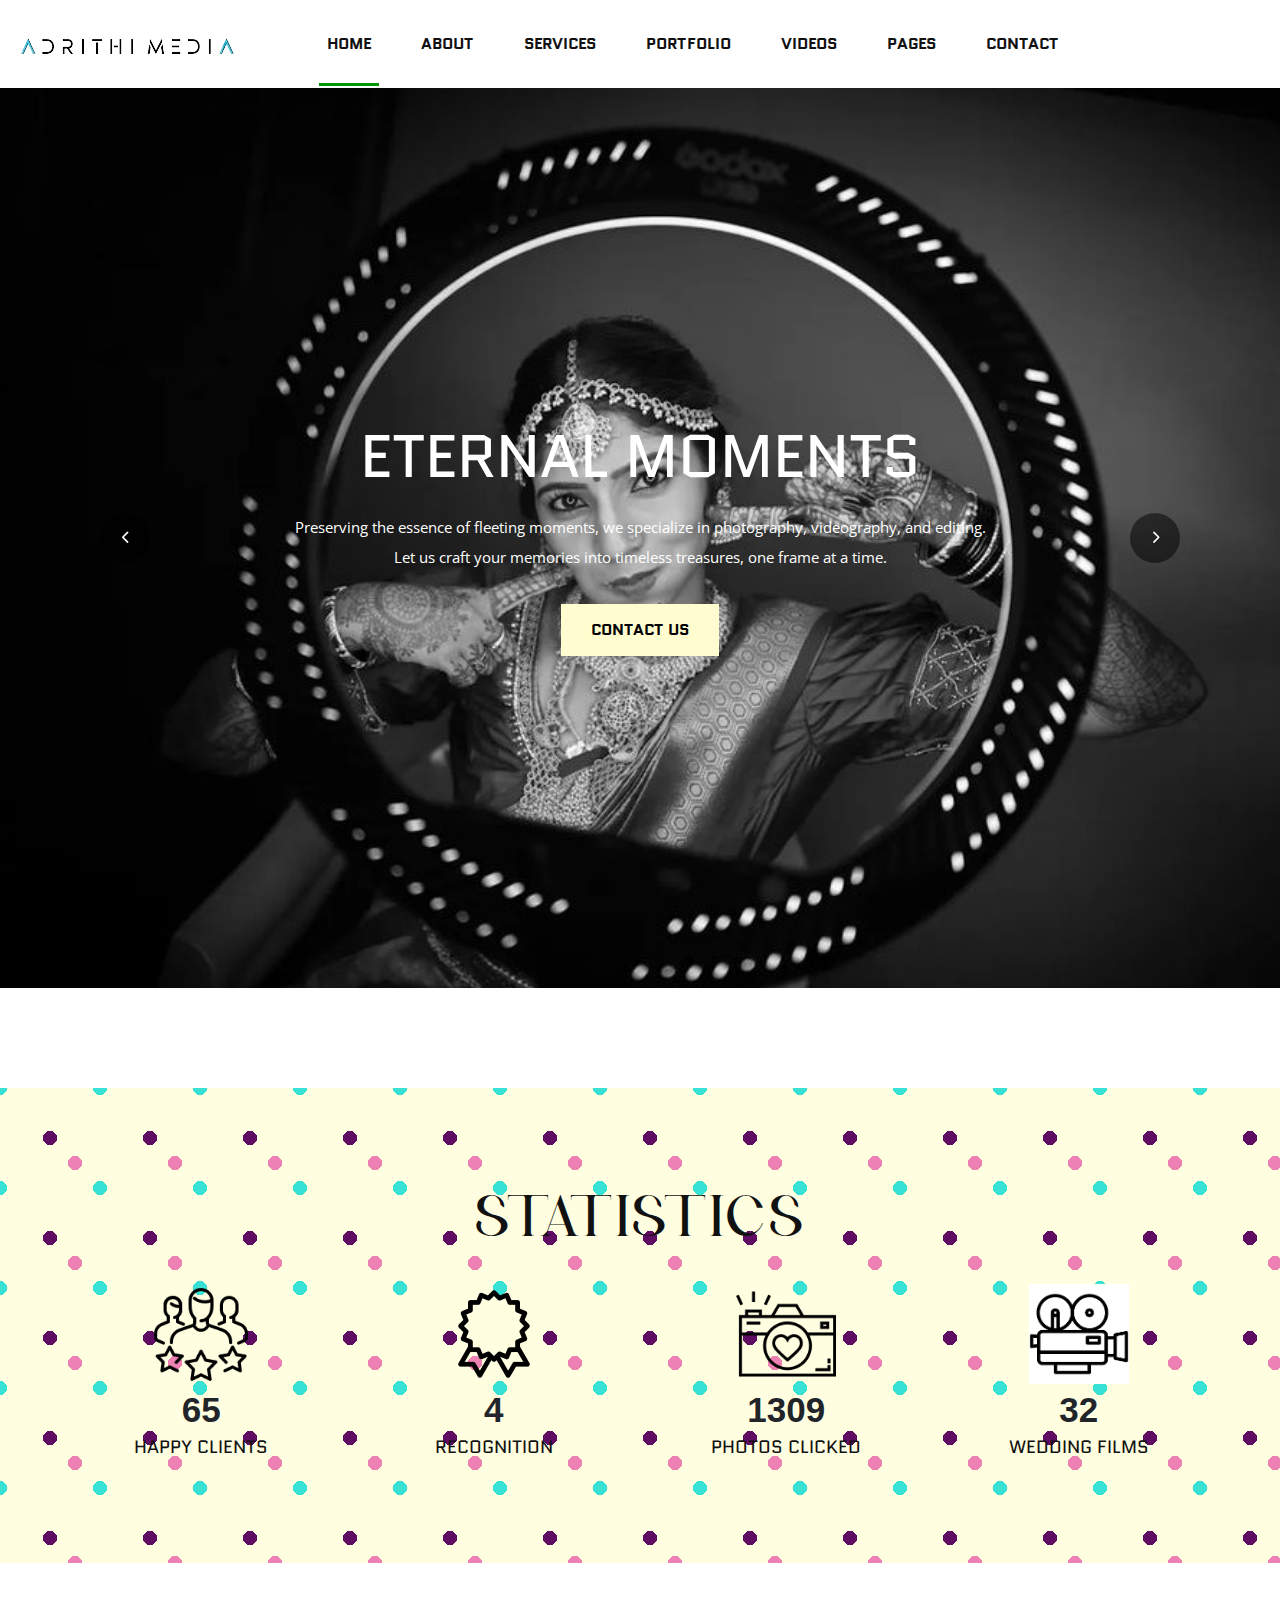
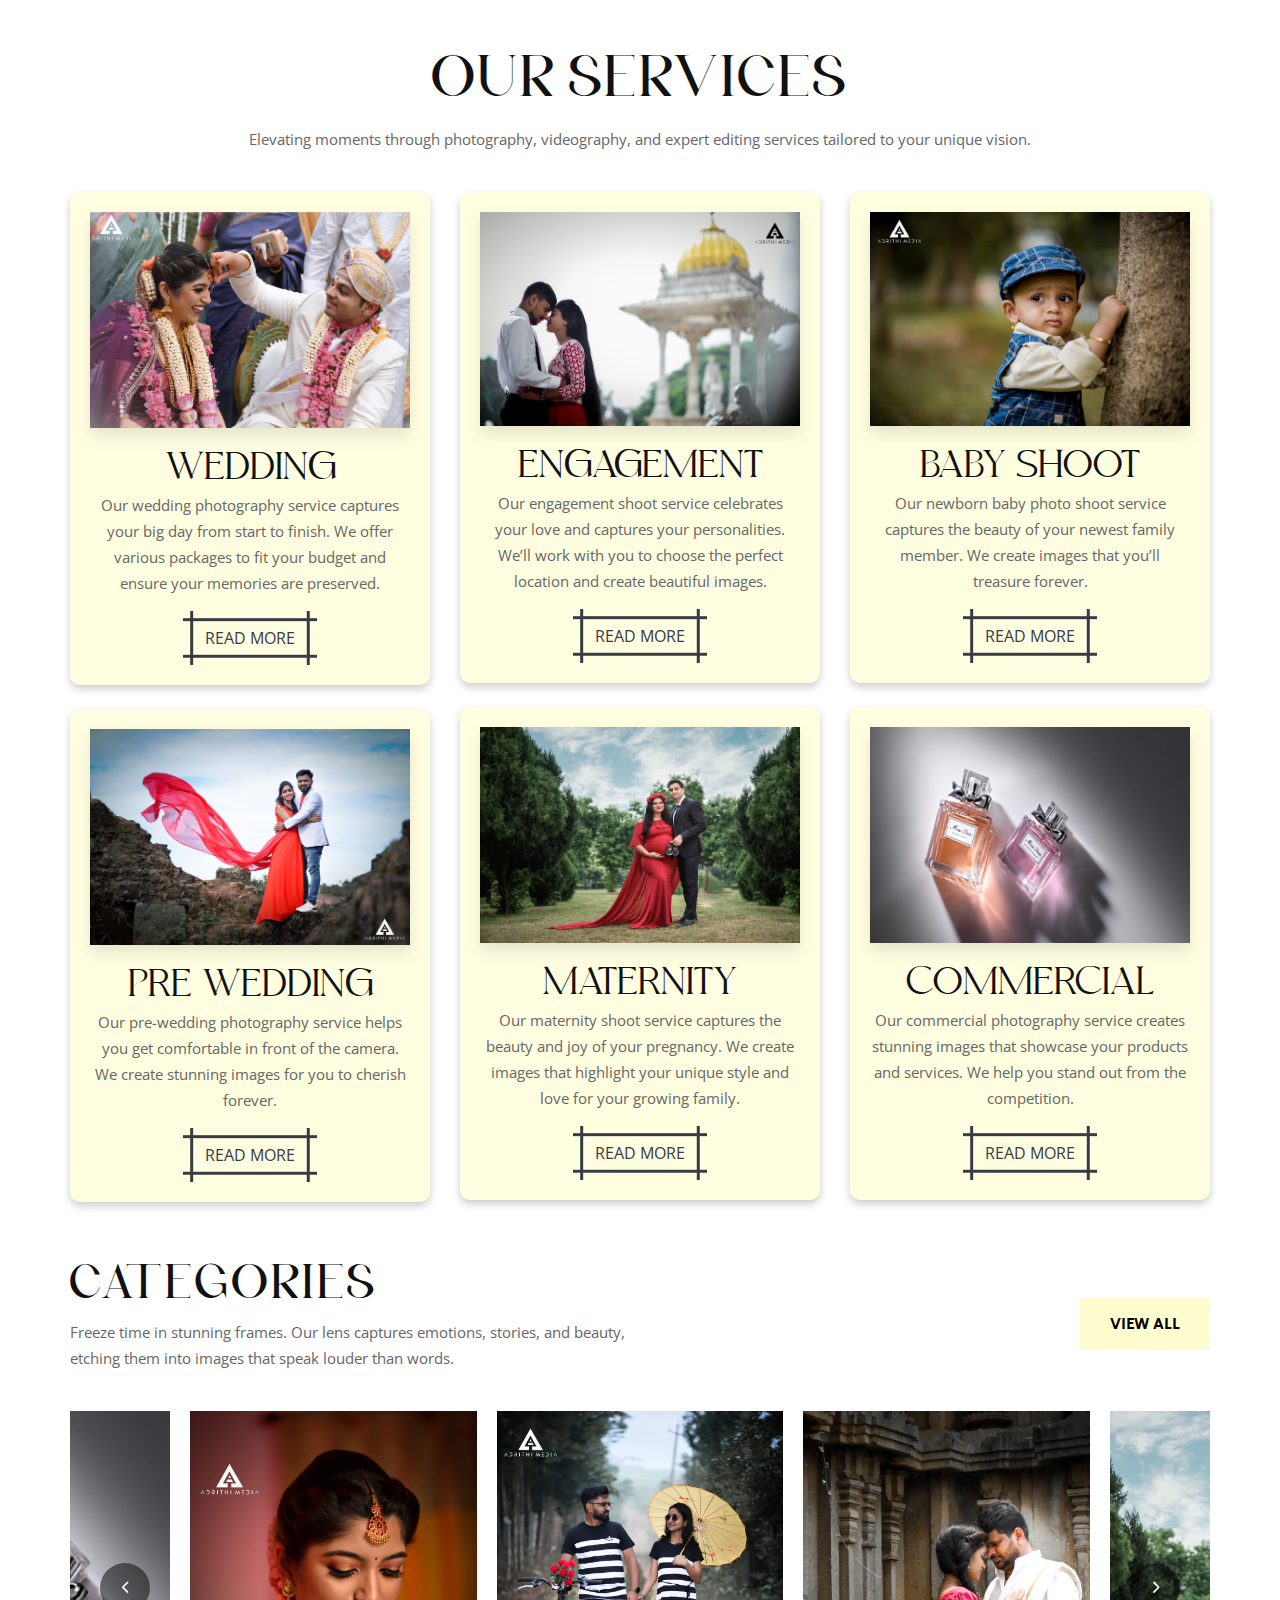
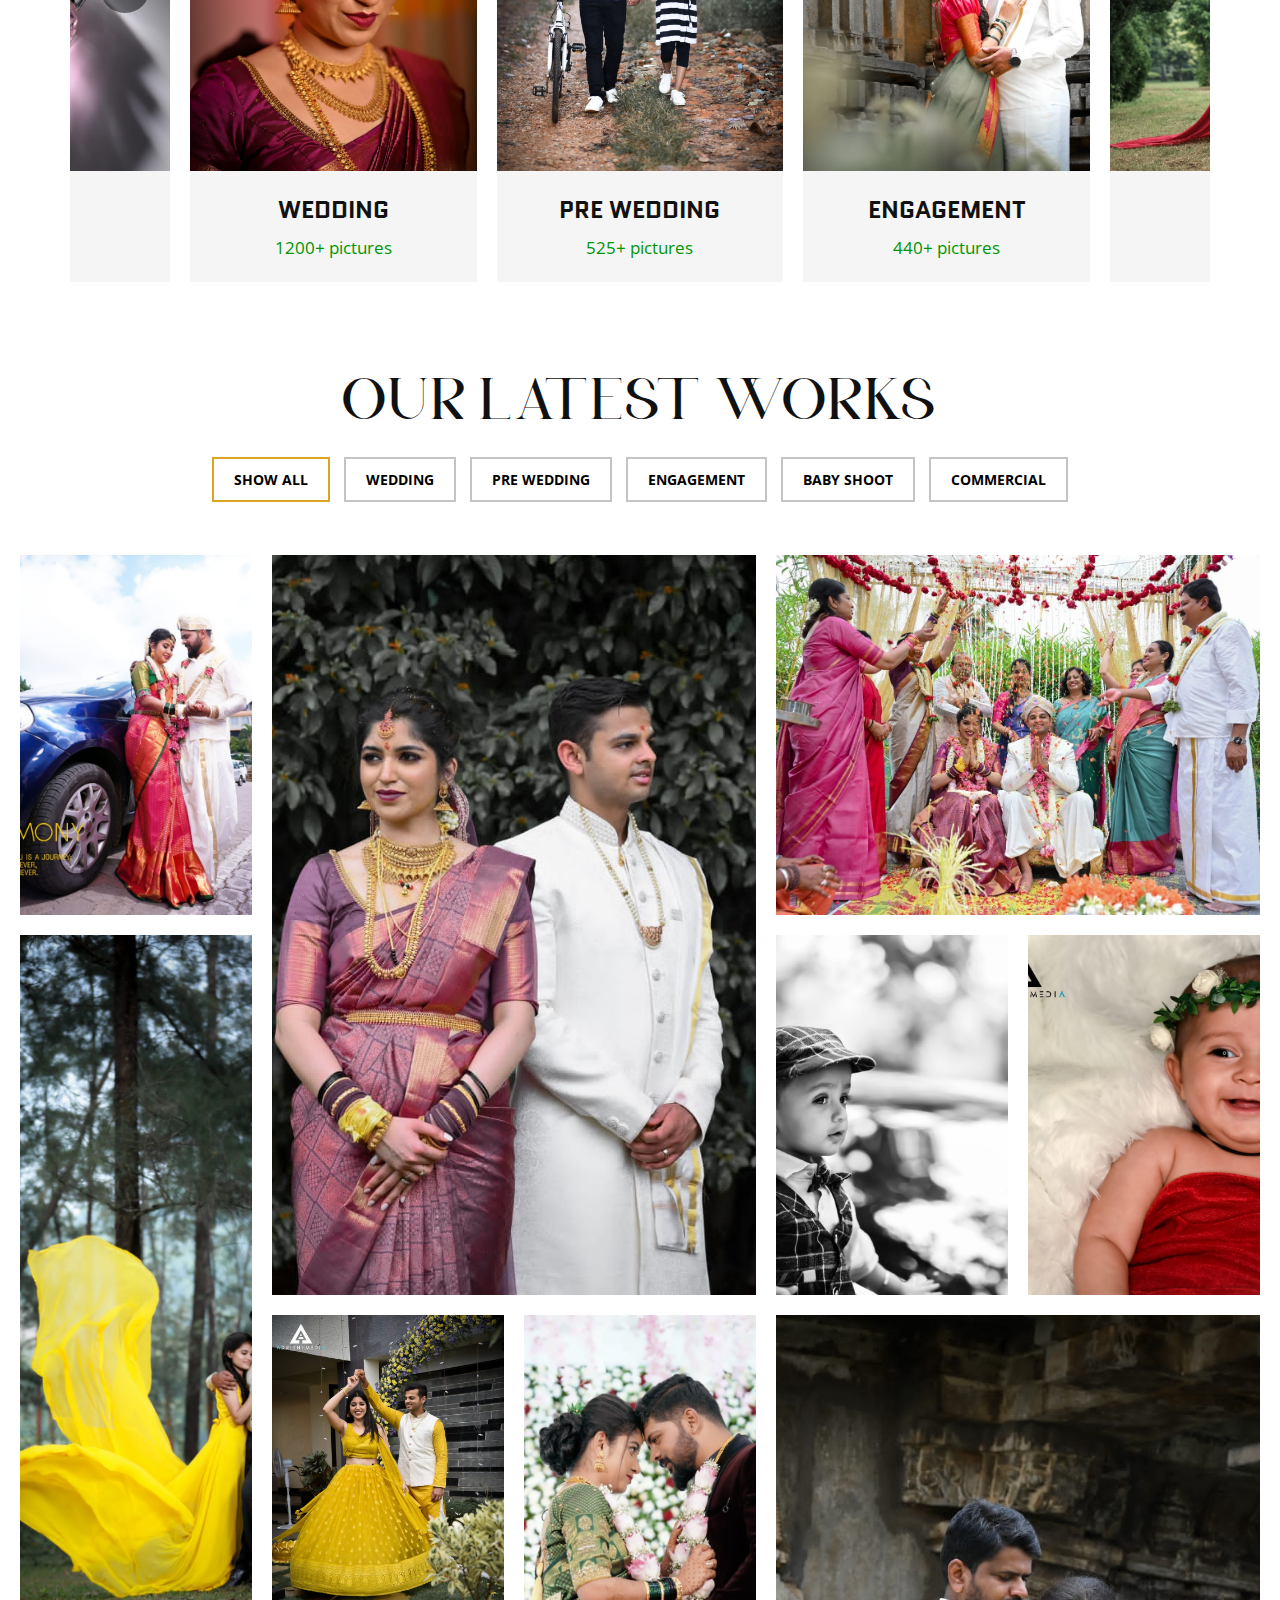
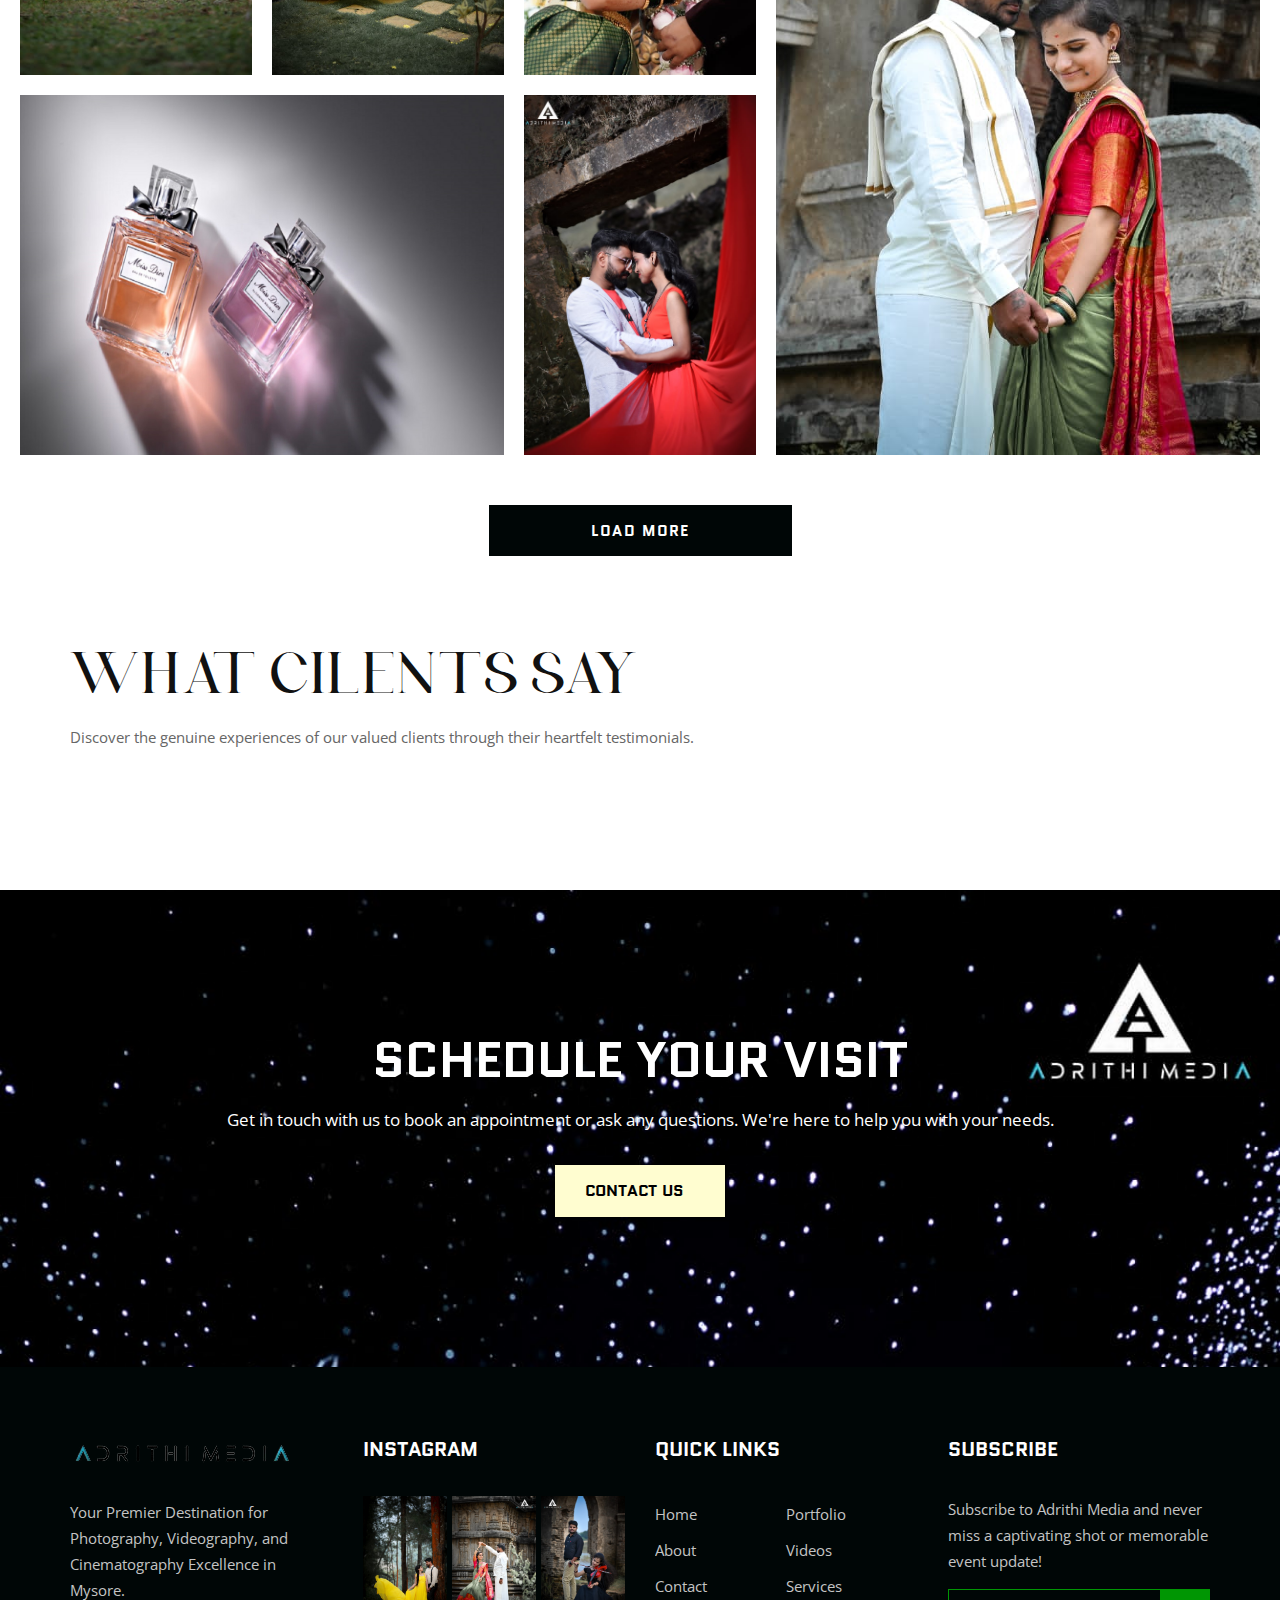
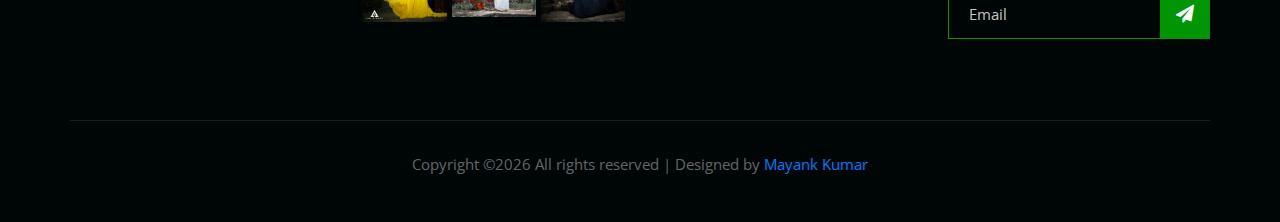
==== commit daed7d8f: "Add files via upload" ====
--- a/index.html
+++ b/index.html
@@ -3,12 +3,19 @@
 
 <head>
     <meta charset="UTF-8">
-    <meta name="description" content="Phozogy Template">
-    <meta name="keywords" content="Phozogy, unica, creative, html">
     <meta name="viewport" content="width=device-width, initial-scale=1.0">
     <meta http-equiv="X-UA-Compatible" content="ie=edge">
-    <meta name="description" content="Adrithi Media - Your photography journey begins here. Explore our stunning portfolio, services, and capture beautiful moments with us. Join our community of 6,547 followers.">
-    <title>Adrithi Media - Photography & Videography Services</title>
+    <title>Adrithi Media - Home</title>
+    <meta name="description" content="Explore the captivating world of photography, event photography, videography, and cinematography with Adrithi Media – one of the top photography companies in Mysore. Discover stunning visual stories that capture life's precious moments.">
+    <meta name="keywords" content="Adrithi Media, photography, eventphotography, videography, cinematography, top photography companies, Mysore">
+    <meta name="author" content="Adrithi Media">
+
+    <!-- Open Graph Meta Tags -->
+    <meta property="og:title" content="Adrithi Media - Home">
+    <meta property="og:description" content="Explore the world of photography, event photography, videography, and cinematography with Adrithi Media, one of the top photography companies in Mysore.">
+    <meta property="og:image" content="https://adrithimedia.com/image/c-wedding.jpg">
+    <meta property="og:url" content="https://adrithimedia.com">
+    <meta property="og:type" content="website">
     <!-- Google Font -->
     <link href="https://fonts.googleapis.com/css?family=Quantico:400,700&display=swap" rel="stylesheet">
     <link href="https://fonts.googleapis.com/css?family=Open+Sans:400,600,700&display=swap" rel="stylesheet">
@@ -77,9 +84,9 @@
                     <div class="row">
                         <div class="col-lg-12">
                             <div class="hs-text">
-                                <h2>Eternal Moments</h2>
+                                <h2 style="font-weight: lighter;">Eternal Moments</h2>
                                 <p>Preserving the essence of fleeting moments, we specialize in photography, videography, and editing.<br /> Let us craft your memories into timeless treasures, one frame at a time.</p>
-                                <a href="contact.html" class="primary-btn">Contact us</a>
+                                <a href="contact.html" class="primary-btn" style="background-color: #FFFDD0; color: black;">Contact us</a>
                             </div>
                         </div>
                     </div>
@@ -90,9 +97,9 @@
                     <div class="row">
                         <div class="col-lg-12">
                             <div class="hs-text">
-                                <h2 style="color: white;">Visual Symphony</h2>
+                                <h2 style="color: white; font-weight: lighter;">Visual Symphony</h2>
                                 <p style="color: white;">Step into a world where visuals dance to the rhythm of precision. Our expert editing transforms raw elements into <br />a symphony of colors, emotions, and narratives, creating awe-inspiring compositions.</p>
-                                <a href="contact.html" class="primary-btn">Contact us</a>
+                                <a href="contact.html" class="primary-btn" style="background-color: #FFFDD0; color: black;">Contact us</a>
                             </div>
                         </div>
                     </div>
@@ -101,118 +108,88 @@
         </div>
     </section>
     <!-- Hero Section End -->
-
-    <!-- Services Section Begin -->
-    <section class="services-section spad">
-        <div class="container">
-            <div class="row">
-                <div class="col-lg-4 col-md-6 col-sm-6">
-                    <div class="services-item">
-                        <img src="img/services/service-1.jpg" alt="">
-                        <h3>Shooting</h3>
-                        <p>Capturing moments through the lens, our shooting section brings life to stills, preserving memories in every frame.</p>
-                    </div>
-                </div>
-                <div class="col-lg-4 col-md-6 col-sm-6">
-                    <div class="services-item">
-                        <img src="img/services/service-2.jpg" alt="">
-                        <h3>Videos</h3>
-                        <p>In our videos segment, narratives unfold, emotions dance, and stories come alive, all within the embrace of moving imagery.</p>
-                    </div>
-                </div>
-                <div class="col-lg-4 col-md-6 col-sm-6">
-                    <div class="services-item">
-                        <img src="img/services/service-3.jpg" alt="">
-                        <h3>Editing</h3>
-                        <p>With meticulous attention, our editing enclave refines and enhances, painting pictures with precision and weaving visual tales.</p>
-                    </div>
-                </div>
-            </div>
-        </div>
-    </section>
-    <!-- Services Section End -->
    
-    <section id="counter-stats" class="wow fadeInRight polka-bg" data-wow-duration="1.4s"> 
+    <section id="counter-stats" class="wow fadeInRight polka-bg" data-wow-duration="3.4s">
         <div class="container" style="margin-top: 120px;">
             <div class="section-title" style="text-align: center;">
-                <h2>Statistics</h2>
-                <img src="./image/hr.png" class="centered-image" alt="">
+                <h2 style="font-family: Buljirya; font-weight: 100; font-size: 30px; letter-spacing: 4px; ">Statistics</h2>
             </div>
             <div class="row">
                 <div class="col-lg-3 stats">
-                    <i class="fa fa-user" aria-hidden="true" style="color: black;"></i>
+                    <img src="./image/happy-clients.png" alt="Happy Clients Icon" class="icon-img">
                     <div class="counting" data-count="200">0</div>
                     <h5>HAPPY CLIENTS</h5>
                 </div>
     
                 <div class="col-lg-3 stats">
-                    <i class="fa-solid fa-magnifying-glass" aria-hidden="true" style="color: black;"></i>
+                    <img src="./image/recognition.png" alt="Recognition Icon" class="icon-img">
                     <div class="counting" data-count="15">0</div>
                     <h5>RECOGNITION</h5>
                 </div>
     
                 <div class="col-lg-3 stats">
-                    <i class="fa-solid fa-camera" aria-hidden="true" style="color: black;"></i>
+                    <img src="./image/camera.png" alt="Photos Clicked Icon" class="icon-img">
                     <div class="counting" data-count="4000">0</div>
                     <h5>PHOTOS CLICKED</h5>
                 </div>
     
                 <div class="col-lg-3 stats">
-                    <i class="fa-solid fa-video" aria-hidden="true" style="color: black;"></i>
+                    <img src="./image/film.png" alt="Wedding Films Icon" class="icon-img">
                     <div class="counting" data-count="100">0</div>
                     <h5>WEDDING FILMS</h5><br><br>
                 </div>
-    
             </div>
             <!-- end row -->
         </div>
         <!-- end container -->
-    
     </section>
     
+    
     <!-- end cont stats -->
 
-    <section class="py-5">
+    <section class="py-5" style="margin-top: 50px;">
         <div class="container">
             <div class="section-title" style="text-align: center;">
-                <h2>Our Services</h2>
-                <img src="./image/hr.png" class="centered-image" alt="">
+                <h2 style="font-family: Buljirya; font-weight: 100; font-size: 30px; letter-spacing: 4px; line-height: 50px;">Our Services</h2>
+                
                 <p>Elevating moments through photography, videography, and expert editing services tailored to your unique vision.</p>
             </div>
+
+
           <div class="row">
             <div class="col-md-4">
               <div class="service-box text-center mb-4">
                 <img src="./image/wedding.jpg" alt="Service 1" class="img-fluid mb-3">
-                <h3>WEDDING</h3>
+                <h3 style="font-family: Moglan; font-size: 40px;">WEDDING</h3>
                 <p>Our wedding photography service captures your big day from start to finish. We offer various packages to fit your budget and ensure your memories are preserved.</p>
-                <a href="wedding.html"><button class="services-button">READ MORE &nbsp; <i class="fa-solid fa-arrow-right"></i></button></a>
+                <a href="wedding.html"><button class="button-52">READ MORE</button></a>
               </div>
               
               <!-- Repeat for two more services -->
               <div class="service-box text-center mb-4">
                 <img src="./image/pre-wedding.jpg" alt="Service 2" class="img-fluid mb-3">
-                <h3>PRE WEDDING</h3>
+                <h3 style="font-family: Moglan; font-size: 40px;">PRE WEDDING</h3>
                 <p>Our pre-wedding photography service helps you get comfortable in front of the camera. We create stunning images for you to cherish forever.</p>
-                <a href="pre-wedding.html"><button class="services-button">READ MORE &nbsp;<i class="fa-solid fa-arrow-right"></i></button></a>
+                <a href="pre-wedding.html"><button class="button-52">READ MORE</button></a>
               </div>
               
              
             </div>
-            
+
             <div class="col-md-4">
                 <!-- Second column of services -->
                 <div class="service-box text-center mb-4">
                   <img src="./image/engagment.jpg" alt="Service 5" class="img-fluid mb-3">
-                  <h3>ENGAGEMENT</h3>
+                  <h3 style="font-family: Moglan; font-size: 40px;">ENGAGEMENT</h3>
                   <p>Our engagement shoot service celebrates your love and captures your personalities. We’ll work with you to choose the perfect location and create beautiful images.</p>
-                  <a href="engagement.html"><button class="services-button">READ MORE &nbsp;<i class="fa-solid fa-arrow-right"></i></button></a>
+                  <a href="engagement.html"><button class="button-52">READ MORE</button></a>
                 </div>
       
                 <div class="service-box text-center mb-4">
                   <img src="./image/maternity.jpg" alt="Service 4" class="img-fluid mb-3">
-                  <h3>MATERNITY</h3>
+                  <h3 style="font-family: Moglan; font-size: 40px;">MATERNITY</h3>
                   <p>Our maternity shoot service captures the beauty and joy of your pregnancy. We create images that highlight your unique style and love for your growing family.</p>
-                  <a href="maternity.html"><button class="services-button">READ MORE &nbsp;<i class="fa-solid fa-arrow-right"></i></button></a>
+                  <a href="maternity.html"><button class="button-52">READ MORE</button></a>
                 </div>
       
                 
@@ -222,16 +199,16 @@
                   <!-- Third column of services -->
               <div class="service-box text-center mb-4">
                 <img src="./image/baby-shoot.jpg" alt="Service 7" class="img-fluid mb-3">
-                <h3>BABY SHOOT</h3>
+                <h3 style="font-family: Moglan; font-size: 40px;">BABY SHOOT</h3>
                 <p>Our newborn baby photo shoot service captures the beauty of your newest family member. We create images that you’ll treasure forever.</p>
-                <a href="baby-shoot.html"><button class="services-button">READ MORE &nbsp;<i class="fa-solid fa-arrow-right"></i></button></a>
+                <a href="baby-shoot.html"><button class="button-52">READ MORE</button></a>
               </div>
     
               <div class="service-box text-center mb-4">
                 <img src="image/commercial.jpg" alt="Service 8" class="img-fluid mb-3">
-                <h3>COMMERCIAL</h3>
+                <h3 style="font-family: Moglan; font-size: 40px;">COMMERCIAL</h3>
                 <p>Our commercial photography service creates stunning images that showcase your products and services. We help you stand out from the competition.</p>
-                <a href="commercial.html"><button class="services-button">READ MORE &nbsp;<i class="fa-solid fa-arrow-right"></i></button></a>
+                <a href="commercial.html"><button class="button-52">READ MORE</button></a>
               </div>
     
               
@@ -246,12 +223,12 @@
             <div class="row">
                 <div class="col-lg-6 col-md-6">
                     <div class="section-title">
-                        <h2>Categories</h2>
+                        <h2 style="font-family: Buljirya; font-weight: 100; font-size: 25px; letter-spacing: 4px; ">Categories</h2>
                         <p>Freeze time in stunning frames. Our lens captures emotions, stories, and beauty, etching them into images that speak louder than words.</p>
                     </div>
                 </div>
                 <div class="col-lg-6 col-md-6">
-                    <div class="right-btn"><a href="https://www.instagram.com/adrithimedia/" class="primary-btn">VIew all</a></div>
+                    <div class="right-btn"><a href="https://www.instagram.com/adrithimedia/" class="primary-btn" style="background-color: #FFFDD0; color: black;">VIew all</a></div>
                 </div>
             </div>
             <div class="categories-slider owl-carousel">
@@ -301,11 +278,11 @@
             <div class="row">
                 <div class="col-lg-12">
                     <div class="section-title">
-                        <h2>Our latest works</h2>
+                        <h2 style="font-family: Buljirya; font-weight: 100; font-size: 30px; letter-spacing: 4px; line-height: 53px;">Our latest works</h2>
                     </div>
                     <div class="filter-controls">
                         <ul>
-                            <li class="active" data-filter="*">All</li>
+                            <li class="active" data-filter="*">Show All</li>
                             <li data-filter=".wedding">Wedding</li>
                             <li data-filter=".prewedding">Pre Wedding</li>
                             <li data-filter=".engagement">Engagement</li>
@@ -416,70 +393,13 @@
             <div class="row">
                 <div class="col-lg-12">
                     <div class="section-title">
-                        <h2>What cilent say?</h2>
+                        <h2 style="font-family: Buljirya; font-weight: 100; font-size: 30px; letter-spacing: 4px; line-height: 53px;">What cilents say?</h2>
                         <p>Discover the genuine experiences of our valued clients through their heartfelt testimonials.</p>
                     </div>
                 </div>
             </div>
-            <div class="row">
-                <div class="col-lg-3 col-md-6 col-sm-6">
-                    <div class="testimonial-item">
-                        <div class="ti-author">
-                            <div class="ta-pic">
-                                <img src="img/testimonial-man.png" alt="">
-                            </div>
-                            <div class="ta-text">
-                                <h5>AMIT PATEL</h5>
-                                <span>@amit_patel</span>
-                            </div>
-                        </div>
-                        <p>Adrithi Media transformed my special day into a timeless masterpiece. Their professionalism and creative eye captured every emotion beautifully.</p>
-                    </div>
-                </div>
-                <div class="col-lg-3 col-md-6 col-sm-6">
-                    <div class="testimonial-item">
-                        <div class="ti-author">
-                            <div class="ta-pic">
-                                <img src="img/testimonial-woman.png" alt="">
-                            </div>
-                            <div class="ta-text">
-                                <h5>PRIYA KAPOOR</h5>
-                                <span>@priya_kapoor</span>
-                            </div>
-                        </div>
-                        <p>Choosing Adrithi Media was the best decision. Their individual approach made me feel truly valued, resulting in breathtaking photos that reflect my personality.</p>
-                    </div>
-                </div>
-                <div class="col-lg-3 col-md-6 col-sm-6">
-                    <div class="testimonial-item">
-                        <div class="ti-author">
-                            <div class="ta-pic">
-                                <img src="img/testimonial-man.png" alt="">
-                            </div>
-                            <div class="ta-text">
-                                <h5>RAJESH KUMAR</h5>
-                                <span>@rajesh_kumar</span>
-                            </div>
-                        </div>
-                        <p>Adrithi Media's flexible schedule worked wonders for my busy lifestyle. They turned ordinary moments into extraordinary memories that I'll cherish forever.</p>
-                    </div>
-                </div>
-                <div class="col-lg-3 col-md-6 col-sm-6">
-                    <div class="testimonial-item">
-                        <div class="ti-author">
-                            <div class="ta-pic">
-                                <img src="img/testimonial-woman.png" alt="">
-                            </div>
-                            <div class="ta-text">
-                                <h5>SNEHA DESAI</h5>
-                                <span>@sneha_desai</span>
-                            </div>
-                        </div>
-                        <p>Experience shines through every photo Adrithi Media creates. Their artistic expertise brings out the best in every frame, turning memories into captivating stories.</p>
-                    </div>
-                </div>
-            </div>
-        </div>
+           </div>
+           <div class="elfsight-app-9481d855-7112-4017-baa1-964242d92be2"></div>
     </section>
     <!-- Testimonial Section End -->
 
@@ -489,9 +409,9 @@
         <div class="row">
             <div class="col-lg-12">
                 <div class="cta-text">
-                    <h2>Schedule <span style="color:  #082C6C;">Your Visit</span></h2>
+                    <h2>Schedule Your Visit</h2>
                     <p>Get in touch with us to book an appointment or ask any questions. We're here to help you with your needs.</p>
-                    <a href="contact.html" class="primary-btn">Contact us &nbsp;<i class="fa-solid fa-arrow-right"></i></a>
+                    <a href="contact.html" class="primary-btn" style="background-color: #FFFDD0; color: black;">Contact us &nbsp;<i class="fa-solid fa-arrow-right"></i></a>
                 </div>
             </div>
         </div>
@@ -580,6 +500,8 @@
     <script src="js/owl.carousel.min.js"></script>
     <script src="js/main.js"></script>
     <link rel="stylesheet" href="https://cdnjs.cloudflare.com/ajax/libs/font-awesome/6.4.2/css/all.min.css" integrity="sha512-z3gLpd7yknf1YoNbCzqRKc4qyor8gaKU1qmn+CShxbuBusANI9QpRohGBreCFkKxLhei6S9CQXFEbbKuqLg0DA==" crossorigin="anonymous" referrerpolicy="no-referrer" />
+
+    <script src="https://static.elfsight.com/platform/platform.js" data-use-service-core defer></script>
 </body>
 
 </html>--- a/css/style.css
+++ b/css/style.css
@@ -628,24 +628,32 @@
 }
 
 .filter-controls ul li {
-	font-size: 17px;
-	color: #888888;
+	font-size: 14px;
+	color: black;
 	display: inline-block;
 	list-style: none;
-	margin-right: 60px;
+	margin-right: 10px;
+	margin-bottom: 10px;
 	position: relative;
 	cursor: pointer;
+	font-weight: bold;
+	border: 2px solid;
+    text-transform: uppercase;
+    border-color: #c4c4c4;
+	padding: 10px;
+	padding-left: 20px;
+	padding-right: 20px;
+	transition: border-color 0.3s; 
 }
 
 .filter-controls ul li.active {
-	color: #009603;
+	border-color: goldenrod;
 }
 
 .filter-controls ul li:after {
 	position: absolute;
 	right: -33px;
 	top: -1px;
-	content: "|";
 	color: #d7d7d7;
 }
 
@@ -1025,54 +1033,6 @@
 }
 
 /*---------------------
-  Team Section
------------------------*/
-
-.team-section {
-	padding-bottom: 70px;
-}
-
-.team-item {
-	background: #f5f5f5;
-	text-align: center;
-	margin-bottom: 30px;
-}
-
-.team-item img {
-	min-width: 100%;
-}
-
-.team-item .ti-text {
-	padding: 25px 0;
-}
-
-.team-item .ti-text h5 {
-	font-size: 20px;
-	color: #111111;
-	font-weight: 700;
-	text-transform: uppercase;
-	margin-bottom: 5px;
-}
-
-.team-item .ti-text span {
-	display: block;
-	font-size: 15px;
-	color: #009603;
-	margin-bottom: 20px;
-}
-
-.team-item .ti-text .ti-social a {
-	color: #666666;
-	font-size: 15px;
-	display: inline-block;
-	margin-right: 20px;
-}
-
-.team-item .ti-text .ti-social a:last-child {
-	margin-right: 0;
-}
-
-/*---------------------
   Cta Section
 -----------------------*/
 
@@ -1100,75 +1060,6 @@
 	margin-bottom: 30px;
 }
 
-/*---------------------
-  Testimonial Section
------------------------*/
-
-.testimonial-section {
-	padding-bottom: 70px;
-}
-
-.testimonial-section .section-title {
-	text-align: center;
-	margin-bottom: 60px;
-}
-
-.testimonial-item {
-	border-top: 5px solid #e1e1e1;
-	padding-top: 30px;
-	position: relative;
-	margin-bottom: 30px;
-}
-
-.testimonial-item:before {
-	position: absolute;
-	left: 0;
-	top: -12px;
-	background-image: url(../img/testimonial/quote.png);
-	background-repeat: no-repeat;
-	content: "";
-	height: 26px;
-	width: 26px;
-	background-color: #ffffff;
-}
-
-.testimonial-item .ti-author {
-	overflow: hidden;
-	margin-bottom: 18px;
-}
-
-.testimonial-item .ti-author .ta-pic {
-	margin-right: 25px;
-	float: left;
-}
-
-.testimonial-item .ti-author .ta-pic img {
-	height: 90px;
-	width: 90px;
-	border-radius: 50%;
-}
-
-.testimonial-item .ti-author .ta-text {
-	overflow: hidden;
-	padding-top: 24px;
-}
-
-.testimonial-item .ti-author .ta-text h5 {
-	color: #111111;
-	font-weight: 700;
-	text-transform: uppercase;
-	margin-bottom: 5px;
-}
-
-.testimonial-item .ti-author .ta-text span {
-	font-size: 15px;
-	color: #888888;
-}
-
-.testimonial-item p {
-	color: #444444;
-	margin-bottom: 0;
-}
 
 /*---------------------
   Services Option
@@ -1214,146 +1105,6 @@
 	margin-bottom: 0;
 }
 
-/*---------------------
-  Pricing Section
------------------------*/
-
-.pricing-section {
-	padding-bottom: 35px;
-	padding-top: 0;
-}
-
-.section-title.pricing-title {
-	margin-bottom: 110px;
-}
-
-.pricing-item {
-	position: relative;
-	background: #ffffff;
-	z-index: 1;
-	text-align: center;
-	padding-bottom: 20px;
-	-webkit-box-shadow: 0px 0px 25px rgba(206, 206, 206, 0.5);
-	box-shadow: 0px 0px 25px rgba(206, 206, 206, 0.5);
-	margin-bottom: 110px;
-}
-
-.pricing-item:after {
-	position: absolute;
-	left: 50%;
-	top: -73px;
-	height: 73px;
-	width: 150px;
-	background: #ffffff;
-	content: "";
-	border-top-left-radius: 75px;
-	border-top-right-radius: 75px;
-	z-index: -1;
-	-webkit-transform: translateX(-75px);
-	-ms-transform: translateX(-75px);
-	transform: translateX(-75px);
-	-webkit-box-shadow: 0px -8px 25px -8px rgba(206, 206, 206, 0.5);
-	box-shadow: 0px -8px 25px -8px rgba(206, 206, 206, 0.5);
-	-webkit-transition: all 0.3s;
-	-o-transition: all 0.3s;
-	transition: all 0.3s;
-}
-
-.pricing-item:hover:after {
-	background: #009603;
-}
-
-.pricing-item:hover .pi-price h2 {
-	color: #ffffff;
-}
-
-.pricing-item:hover .pi-price span {
-	color: #ffffff;
-}
-
-.pricing-item:hover .pi-title {
-	background: #009603;
-}
-
-.pricing-item:hover .pi-title h3 {
-	color: #ffffff;
-	border-bottom: 1px solid transparent;
-}
-
-.pricing-item:hover .pi-text .primary-btn {
-	background: #009603;
-	color: #ffffff;
-}
-
-.pricing-item .pi-price {
-	position: absolute;
-	top: -32px;
-	width: 100%;
-	left: 0;
-}
-
-.pricing-item .pi-price h2 {
-	color: #009603;
-	font-weight: 700;
-	-webkit-transition: all 0.2s;
-	-o-transition: all 0.2s;
-	transition: all 0.2s;
-}
-
-.pricing-item .pi-price span {
-	font-size: 15px;
-	color: #111111;
-	-webkit-transition: all 0.2s;
-	-o-transition: all 0.2s;
-	transition: all 0.2s;
-}
-
-.pricing-item .pi-title {
-	padding-top: 65px;
-	padding-left: 20px;
-	padding-right: 20px;
-	-webkit-transition: all 0.3s;
-	-o-transition: all 0.3s;
-	transition: all 0.3s;
-}
-
-.pricing-item .pi-title h3 {
-	color: #111111;
-	font-weight: 700;
-	padding-bottom: 32px;
-	text-transform: uppercase;
-	border-bottom: 1px solid #ebebeb;
-	-webkit-transition: all 0.2s;
-	-o-transition: all 0.2s;
-	transition: all 0.2s;
-}
-
-.pricing-item .pi-text {
-	padding-left: 20px;
-	padding-right: 20px;
-}
-
-.pricing-item .pi-text ul {
-	margin: 25px 0;
-}
-
-.pricing-item .pi-text ul li {
-	font-size: 15px;
-	color: #666666;
-	line-height: 42px;
-	list-style: none;
-}
-
-.pricing-item .pi-text .primary-btn {
-	font-size: 15px;
-	color: #111111;
-	background: #ebebeb;
-	padding: 14px 0;
-	display: block;
-	-webkit-transition: all 0.3s;
-	-o-transition: all 0.3s;
-	transition: all 0.3s;
-}
 
 /*---------------------
   Portfolio Hero
@@ -1507,674 +1258,6 @@
 	display: block;
 }
 
-/*---------------------
-  Blog
------------------------*/
-
-.blog-section {
-	padding-top: 0;
-}
-
-.blog-item {
-	margin-bottom: 50px;
-	overflow: hidden;
-}
-
-.blog-item .bi-pic {
-	float: left;
-	margin-right: 30px;
-}
-
-.blog-item .bi-text {
-	overflow: hidden;
-}
-
-.blog-item .bi-text .label {
-	font-size: 12px;
-	color: #ffffff;
-	font-weight: 600;
-	display: inline-block;
-	background: #009603;
-	padding: 2px 12px;
-	text-transform: uppercase;
-}
-
-.blog-item .bi-text h5 {
-	margin-top: 20px;
-	margin-bottom: 10px;
-}
-
-.blog-item .bi-text h5 a {
-	font-size: 20px;
-	color: #111111;
-	font-weight: 700;
-	line-height: 27px;
-	text-transform: uppercase;
-}
-
-.blog-item .bi-text ul {
-	margin-bottom: 14px;
-}
-
-.blog-item .bi-text ul li {
-	font-size: 13px;
-	color: #888888;
-	display: inline-block;
-	list-style: none;
-	margin-right: 24px;
-	position: relative;
-}
-
-.blog-item .bi-text ul li:after {
-	position: absolute;
-	right: -17px;
-	top: -1px;
-	content: "|";
-}
-
-.blog-item .bi-text ul li:last-child {
-	margin-right: 0;
-}
-
-.blog-item .bi-text ul li:last-child:after {
-	display: none;
-}
-
-.blog-item .bi-text ul li span {
-	color: #111111;
-}
-
-.blog-item .bi-text p {
-	color: #444444;
-	line-height: 30px;
-	letter-spacing: 0.5px;
-	margin-bottom: 0;
-}
-
-.blog-pagination a {
-	display: inline-block;
-	font-size: 20px;
-	font-weight: 600;
-	background: #f2f2f2;
-	color: #111111;
-	padding: 12px 22px;
-	margin-right: 8px;
-	-webkit-transition: all 0.3s;
-	-o-transition: all 0.3s;
-	transition: all 0.3s;
-}
-
-.blog-pagination a:hover {
-	color: #ffffff;
-	background: #111111;
-}
-
-.blog-pagination a:last-child {
-	margin-right: 0;
-}
-
-.blog-sidebar .bs-item.s-mb {
-	margin-bottom: 55px;
-}
-
-.blog-sidebar .bs-item h5 {
-	font-size: 20px;
-	font-weight: 700;
-	color: #111111;
-	text-transform: uppercase;
-	position: relative;
-	margin-bottom: 35px;
-}
-
-.blog-sidebar .bs-item h5:after {
-	position: absolute;
-	right: 0;
-	top: 10px;
-	height: 3px;
-	width: 95px;
-	background: #e1e1e1;
-	content: "";
-}
-
-.blog-sidebar .bs-item .bi-feature-post .fp-item {
-	overflow: hidden;
-	margin-bottom: 30px;
-	display: block;
-}
-
-.blog-sidebar .bs-item .bi-feature-post .fp-item .fp-pic {
-	float: left;
-	margin-right: 20px;
-}
-
-.blog-sidebar .bs-item .bi-feature-post .fp-item .fp-text {
-	overflow: hidden;
-}
-
-.blog-sidebar .bs-item .bi-feature-post .fp-item .fp-text h6 {
-	font-size: 15px;
-	color: #111111;
-	font-weight: 700;
-	text-transform: uppercase;
-	line-height: 20px;
-}
-
-.blog-sidebar .bs-item .bi-feature-post .fp-item .fp-text span {
-	font-size: 13px;
-	color: #888888;
-}
-
-.blog-sidebar .bs-item p {
-	color: #444444;
-	font-weight: 500;
-}
-
-.blog-sidebar .bs-item .bi-subscribe form input {
-	font-size: 13px;
-	color: #444444;
-	height: 46px;
-	width: 100%;
-	border: 1px solid #d7d7d7;
-	padding-left: 15px;
-	background: transparent;
-	margin-bottom: 20px;
-}
-
-.blog-sidebar .bs-item .bi-subscribe form input::-webkit-input-placeholder {
-	color: #444444;
-}
-
-.blog-sidebar .bs-item .bi-subscribe form input::-moz-placeholder {
-	color: #444444;
-}
-
-.blog-sidebar .bs-item .bi-subscribe form input:-ms-input-placeholder {
-	color: #444444;
-}
-
-.blog-sidebar .bs-item .bi-subscribe form input::-ms-input-placeholder {
-	color: #444444;
-}
-
-.blog-sidebar .bs-item .bi-subscribe form input::placeholder {
-	color: #444444;
-}
-
-.blog-sidebar .bs-item .bi-subscribe form .site-btn {
-	width: 100%;
-}
-
-.blog-sidebar .bs-item .bi-insta {
-	margin-right: -10px;
-	overflow: hidden;
-}
-
-.blog-sidebar .bs-item .bi-insta img {
-	width: calc(50% - 10px);
-	float: left;
-	margin-right: 10px;
-	margin-bottom: 10px;
-}
-
-/*---------------------
-  Blog Details Section
------------------------*/
-
-.blog-hero {
-	height: 960px;
-}
-
-.blog-details-section {
-	padding-top: 0;
-	padding-bottom: 60px;
-}
-
-.blog-details-text {
-	background: #ffffff;
-	padding-top: 60px;
-	padding-left: 55px;
-	padding-right: 55px;
-	margin-top: -240px;
-}
-
-.blog-details-text .bd-title {
-	margin-bottom: 60px;
-}
-
-.blog-details-text .bd-title .bt-bread {
-	margin-bottom: 12px;
-}
-
-.blog-details-text .bd-title .bt-bread a {
-	font-size: 15px;
-	color: #111111;
-	margin-right: 20px;
-	position: relative;
-}
-
-.blog-details-text .bd-title .bt-bread a i {
-	margin-right: 5px;
-}
-
-.blog-details-text .bd-title .bt-bread a:after {
-	position: absolute;
-	right: -18px;
-	top: 1px;
-	content: "5";
-	font-family: "ElegantIcons";
-}
-
-.blog-details-text .bd-title .bt-bread span {
-	font-size: 15px;
-	color: #888888;
-}
-
-.blog-details-text .bd-title h2 {
-	font-size: 42px;
-	color: #111111;
-	font-weight: 700;
-	line-height: 55px;
-	margin-bottom: 18px;
-}
-
-.blog-details-text .bd-title ul li {
-	font-size: 13px;
-	color: #888888;
-	display: inline-block;
-	list-style: none;
-	margin-right: 24px;
-	position: relative;
-}
-
-.blog-details-text .bd-title ul li:after {
-	position: absolute;
-	right: -17px;
-	top: -1px;
-	content: "|";
-}
-
-.blog-details-text .bd-title ul li:last-child {
-	margin-right: 0;
-}
-
-.blog-details-text .bd-title ul li:last-child:after {
-	display: none;
-}
-
-.blog-details-text .bd-title ul li span {
-	color: #111111;
-}
-
-.blog-details-text .bd-top-text {
-	margin-bottom: 50px;
-}
-
-.blog-details-text .bd-top-text p {
-	font-size: 17px;
-	color: #444444;
-	line-height: 30px;
-}
-
-.blog-details-text .bd-quote {
-	border-top: 10px solid #f2f2f2;
-	position: relative;
-	margin-bottom: 35px;
-}
-
-.blog-details-text .bd-quote:after {
-	position: absolute;
-	left: 0;
-	top: -20px;
-	background-image: url(../img/blog/details/quote.png);
-	height: 22px;
-	width: 45px;
-	background-repeat: no-repeat;
-	background-color: #ffffff;
-	content: "";
-}
-
-.blog-details-text .bd-quote p {
-	font-size: 20px;
-	color: #111111;
-	line-height: 35px;
-	font-weight: 600;
-	font-style: italic;
-	padding-top: 24px;
-}
-
-.blog-details-text .bd-desc {
-	margin-bottom: 40px;
-}
-
-.blog-details-text .bd-desc p {
-	font-size: 17px;
-	color: #444444;
-	line-height: 30px;
-}
-
-.blog-details-text .bd-pics {
-	margin-right: -10px;
-	overflow: hidden;
-	margin-bottom: 34px;
-}
-
-.blog-details-text .bd-pics img {
-	width: calc(33.33% - 10px);
-	float: left;
-	margin-right: 10px;
-	margin-bottom: 10px;
-}
-
-.blog-details-text .bd-last-desc {
-	margin-bottom: 40px;
-}
-
-.blog-details-text .bd-last-desc p {
-	font-size: 17px;
-	color: #444444;
-	line-height: 30px;
-}
-
-.blog-details-text .bd-tag-share {
-	overflow: hidden;
-	padding-top: 35px;
-	border-top: 1px solid #ebebeb;
-	margin-bottom: 50px;
-}
-
-.blog-details-text .bd-tag-share .tags {
-	float: left;
-}
-
-.blog-details-text .bd-tag-share .tags a {
-	font-size: 13px;
-	display: inline-block;
-	color: #444444;
-	text-transform: uppercase;
-	padding: 8px 14px;
-	background: #ebebeb;
-	margin-right: 9px;
-}
-
-.blog-details-text .bd-tag-share .tags a:last-child {
-	margin-right: 0;
-}
-
-.blog-details-text .bd-tag-share .share {
-	float: right;
-}
-
-.blog-details-text .bd-tag-share .share span {
-	display: inline-block;
-	font-size: 15px;
-	text-transform: uppercase;
-	font-weight: 600;
-	color: #111111;
-	margin-right: 20px;
-}
-
-.blog-details-text .bd-tag-share .share a {
-	display: inline-block;
-	font-size: 14px;
-	color: #ffffff;
-	width: 46px;
-	height: 46px;
-	line-height: 46px;
-	text-align: center;
-	margin-left: 6px;
-}
-
-.blog-details-text .bd-tag-share .share a.facebook {
-	background: #3263AF;
-}
-
-.blog-details-text .bd-tag-share .share a.twitter {
-	background: #40C4FF;
-}
-
-.blog-details-text .bd-tag-share .share a.youtube {
-	background: #FF0000;
-}
-
-.blog-details-text .bd-tag-share .share a.instagram {
-	background: -o-linear-gradient(45deg, #af00e1, #ff9e35);
-	background: linear-gradient(45deg, #af00e1, #ff9e35);
-}
-
-.blog-details-text .bd-related-post {
-	margin-bottom: 60px;
-}
-
-.blog-details-text .bd-related-post .post-item {
-	display: block;
-	overflow: hidden;
-}
-
-.blog-details-text .bd-related-post .post-item.prev-item .pi-pic {
-	float: left;
-	margin-right: 30px;
-}
-
-.blog-details-text .bd-related-post .post-item.prev-item .pi-text {
-	overflow: hidden;
-}
-
-.blog-details-text .bd-related-post .post-item.next-item {
-	text-align: right;
-}
-
-.blog-details-text .bd-related-post .post-item.next-item .pi-pic {
-	float: right;
-	margin-left: 30px;
-}
-
-.blog-details-text .bd-related-post .post-item.next-item .pi-text {
-	overflow: hidden;
-}
-
-.blog-details-text .bd-related-post .post-item h6 {
-	font-size: 15px;
-	color: #111111;
-	text-transform: uppercase;
-	font-weight: 700;
-	margin-bottom: 25px;
-}
-
-.blog-details-text .bd-related-post .post-item h6 span {
-	font-size: 22px;
-	position: relative;
-	top: 3px;
-}
-
-.blog-details-text .bd-related-post .post-item .pi-text .label {
-	font-size: 12px;
-	color: #ffffff;
-	font-weight: 600;
-	display: inline-block;
-	background: #009603;
-	padding: 2px 12px;
-	text-transform: uppercase;
-}
-
-.blog-details-text .bd-related-post .post-item .pi-text h5 {
-	font-size: 20px;
-	color: #111111;
-	font-weight: 700;
-	line-height: 23px;
-	letter-spacing: 0.5px;
-	margin-top: 10px;
-}
-
-.blog-details-text .bd-author {
-	background: #f5f5f5;
-	padding: 50px;
-	margin-bottom: 60px;
-}
-
-.blog-details-text .bd-author .avatar-pic {
-	float: left;
-	margin-right: 30px;
-}
-
-.blog-details-text .bd-author .avatar-pic img {
-	height: 130px;
-	width: 130px;
-	border-radius: 50%;
-}
-
-.blog-details-text .bd-author .avatar-text {
-	overflow: hidden;
-}
-
-.blog-details-text .bd-author .avatar-text h4 {
-	color: #111111;
-	font-weight: 700;
-	text-transform: uppercase;
-	margin-bottom: 8px;
-}
-
-.blog-details-text .bd-author .avatar-text p {
-	color: #444444;
-	font-size: 17px;
-	line-height: 30px;
-}
-
-.blog-details-text .bd-author .avatar-text .at-social a {
-	font-size: 14px;
-	display: inline-block;
-	color: #444444;
-	margin-right: 15px;
-}
-
-.blog-details-text .bd-author .avatar-text .at-social a:last-child {
-	margin-right: 0;
-}
-
-.blog-details-text .bd-comment-form h4 {
-	color: #111111;
-	font-weight: 700;
-	text-transform: uppercase;
-	margin-bottom: 35px;
-}
-
-.blog-details-text .bd-comment-form .comment-item {
-	margin-bottom: 35px;
-}
-
-.blog-details-text .bd-comment-form .comment-item .ci-pic {
-	float: left;
-	margin-right: 20px;
-}
-
-.blog-details-text .bd-comment-form .comment-item .ci-pic img {
-	height: 70px;
-	width: 70px;
-	border-radius: 50%;
-}
-
-.blog-details-text .bd-comment-form .comment-item .ci-text {
-	overflow: hidden;
-}
-
-.blog-details-text .bd-comment-form .comment-item .ci-text h5 {
-	font-size: 20px;
-	color: #111111;
-	font-weight: 700;
-	text-transform: uppercase;
-	margin-right: 8px;
-}
-
-.blog-details-text .bd-comment-form .comment-item .ci-text p {
-	color: #444444;
-	margin-bottom: 10px;
-}
-
-.blog-details-text .bd-comment-form .comment-item .ci-text ul li {
-	list-style: none;
-	display: inline-block;
-	font-size: 12px;
-	color: #444444;
-	margin-right: 25px;
-}
-
-.blog-details-text .bd-comment-form .comment-item .ci-text ul li:last-child {
-	margin-right: 0;
-}
-
-.blog-details-text .bd-comment-form .comment-item .ci-text ul li i {
-	font-size: 14px;
-	color: #009603;
-	margin-right: 5px;
-}
-
-.blog-details-text .bd-comment-form .leave-form {
-	padding: 35px 40px 40px 40px;
-	border: 1px solid #e1e1e1;
-}
-
-.blog-details-text .bd-comment-form .leave-form form input {
-	height: 50px;
-	width: 100%;
-	padding-left: 20px;
-	font-size: 14px;
-	color: #444444;
-	background: #f2f2f2;
-	margin-bottom: 20px;
-	border: none;
-}
-
-.blog-details-text .bd-comment-form .leave-form form input::-webkit-input-placeholder {
-	color: #444444;
-}
-
-.blog-details-text .bd-comment-form .leave-form form input::-moz-placeholder {
-	color: #444444;
-}
-
-.blog-details-text .bd-comment-form .leave-form form input:-ms-input-placeholder {
-	color: #444444;
-}
-
-.blog-details-text .bd-comment-form .leave-form form input::-ms-input-placeholder {
-	color: #444444;
-}
-
-.blog-details-text .bd-comment-form .leave-form form input::placeholder {
-	color: #444444;
-}
-
-.blog-details-text .bd-comment-form .leave-form form textarea {
-	width: 100%;
-	padding-left: 20px;
-	padding-top: 12px;
-	height: 100px;
-	font-size: 14px;
-	color: #444444;
-	background: #f2f2f2;
-	resize: none;
-	border: none;
-	margin-bottom: 14px;
-}
-
-.blog-details-text .bd-comment-form .leave-form form textarea::-webkit-input-placeholder {
-	color: #444444;
-}
-
-.blog-details-text .bd-comment-form .leave-form form textarea::-moz-placeholder {
-	color: #444444;
-}
-
-.blog-details-text .bd-comment-form .leave-form form textarea:-ms-input-placeholder {
-	color: #444444;
-}
-
-.blog-details-text .bd-comment-form .leave-form form textarea::-ms-input-placeholder {
-	color: #444444;
-}
-
-.blog-details-text .bd-comment-form .leave-form form textarea::placeholder {
-	color: #444444;
-}
 
 /*---------------------
   Gallery
@@ -2916,7 +1999,7 @@
 
 .polka-bg{
   background: radial-gradient(#610C63 10%, transparent 10%), radial-gradient(#EE81B3 10%,transparent 10%),
-  radial-gradient(#37E2D5 10%, transparent 10%) #FFE6E6;
+  radial-gradient(#37E2D5 10%, transparent 10%) #fffee1;;
 background-size: 100px 100px;
 background-position: 0 0, 25px 25px, 50px 50px;
 }
@@ -3221,4 +2304,103 @@
 	  opacity: 1;
 	  transform: translateY(0);
 	}
-  }+  }
+
+
+  .service-box {
+	background-color:#fffee1; /* Cream background color */
+	padding: 20px; /* Add padding for spacing */
+	border-radius: 10px; /* Add rounded corners */
+	box-shadow: 0px 4px 8px rgba(0, 0, 0, 0.2); /* Add a subtle shadow */
+}
+
+/* CSS */
+.button-52{
+  --b: 3px;   /* border thickness */
+  --s: .45em; /* size of the corner */
+  --color: #373B44;
+  
+  padding: calc(.5em + var(--s)) calc(.9em + var(--s));
+  color: var(--color);
+  --_p: var(--s);
+  background:
+    conic-gradient(from 90deg at var(--b) var(--b),#0000 90deg,var(--color) 0)
+    var(--_p) var(--_p)/calc(100% - var(--b) - 2*var(--_p)) calc(100% - var(--b) - 2*var(--_p));
+  transition: .3s linear, color 0s, background-color 0s;
+  outline: var(--b) solid #0000;
+  outline-offset: .6em;
+  font-size: 16px;
+
+  border: 0;
+
+  user-select: none;
+  -webkit-user-select: none;
+  touch-action: manipulation;
+}
+
+.button-52:hover,
+.button-52:focus-visible{
+  --_p: 0px;
+  outline-color: var(--color);
+  outline-offset: .05em;
+}
+
+.button-52:active {
+  background: var(--color);
+  color: #fff;
+}
+
+@font-face {
+    font-family: 'Moglan'; 
+    src: url('/fonts/moglan.ttf') format('truetype');
+}
+
+@font-face {
+    font-family: 'Buljirya'; 
+    src: url('/fonts/Buljirya.otf') format('opentype');
+}
+.icon-img {
+	width: 100px; /* Set your preferred fixed width for the images */
+	height: auto; /* Automatically adjust height to maintain aspect ratio */
+	display: block; /* Remove any extra spacing below the images */
+	margin: 0 auto; /* Center the images horizontally if needed */
+}
+
+img{
+	pointer-events: none;
+}
+
+  /* Container for the client logos */
+  .client-logos {
+	display: flex;
+	flex-wrap: wrap;
+	justify-content: center;
+	padding: 10px;
+}
+
+/* Individual client logo */
+.client-logo {
+	flex: 0 0 calc(25% - 20px); /* 25% width with margin */
+	max-width: calc(25% - 20px); /* 25% width with margin */
+	margin: 10px; /* Minimal spacing between logos */
+	text-align: center;
+	border: 1px solid #ccc; /* Minimal border */
+	background-color: #f5f5f5; /* Minimal background color */
+	padding: 10px;
+}
+
+/* Responsive adjustments for mobile devices */
+@media (max-width: 767px) {
+	.client-logo {
+		flex: 0 0 calc(100% - 20px); /* Full width with margin on mobile */
+		max-width: calc(100% - 20px); /* Full width with margin on mobile */
+	}
+}
+
+/* Client logo images (adjust as needed) */
+.client-logo img {
+	max-width: 100%;
+	height: auto;
+	display: block;
+	margin: 0 auto; /* Center image horizontally */
+}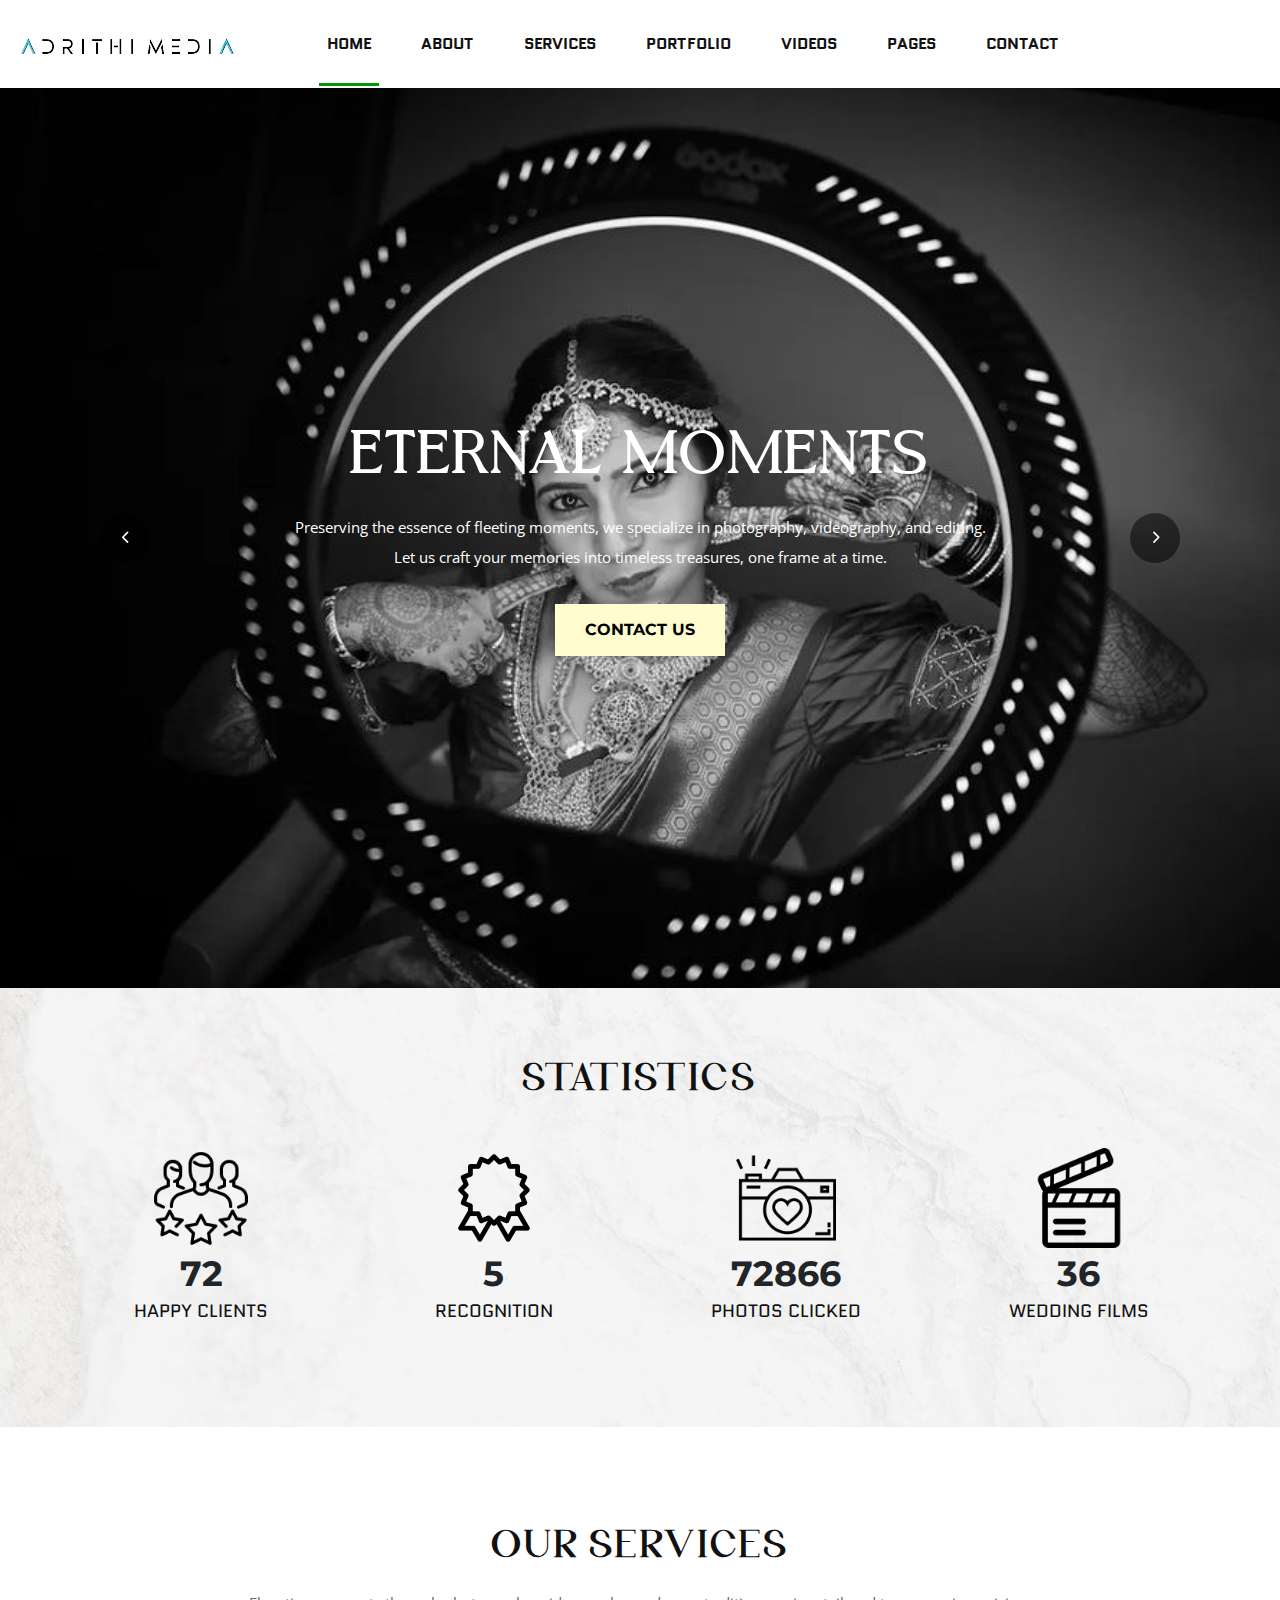
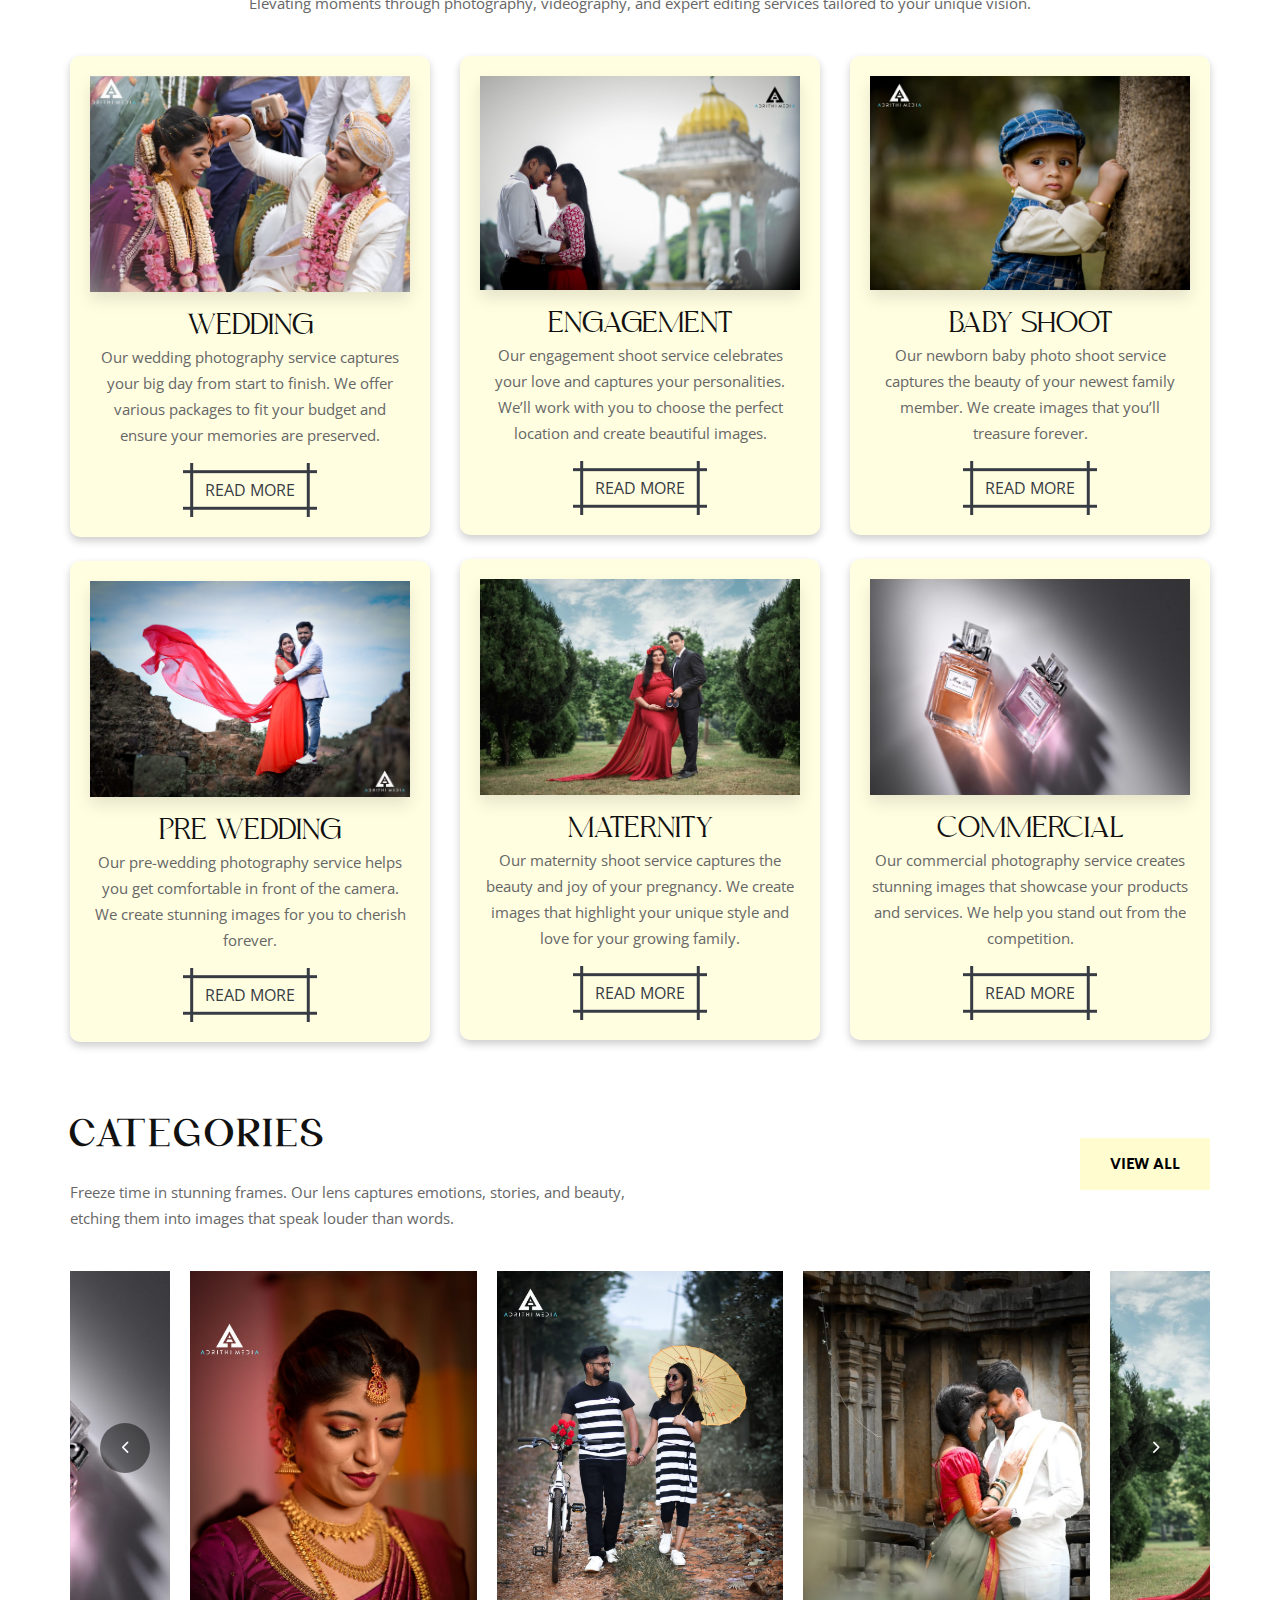
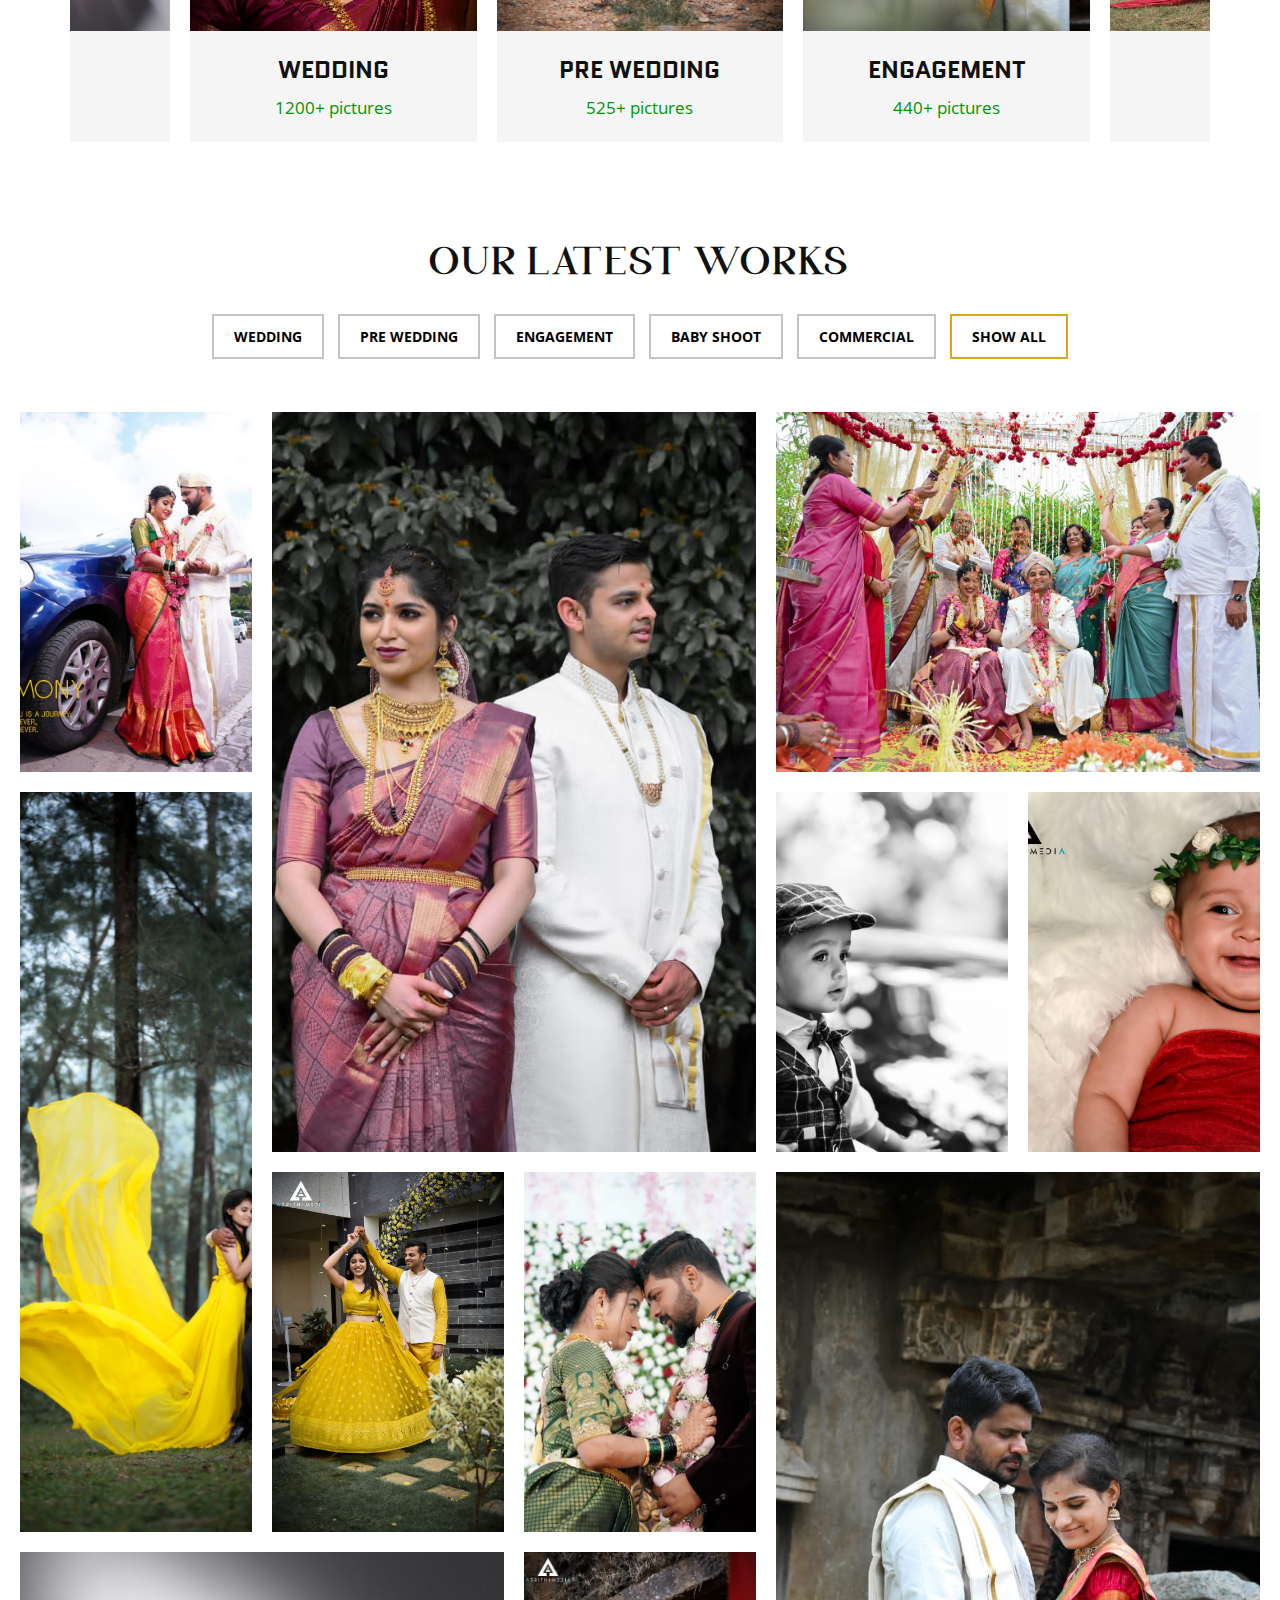
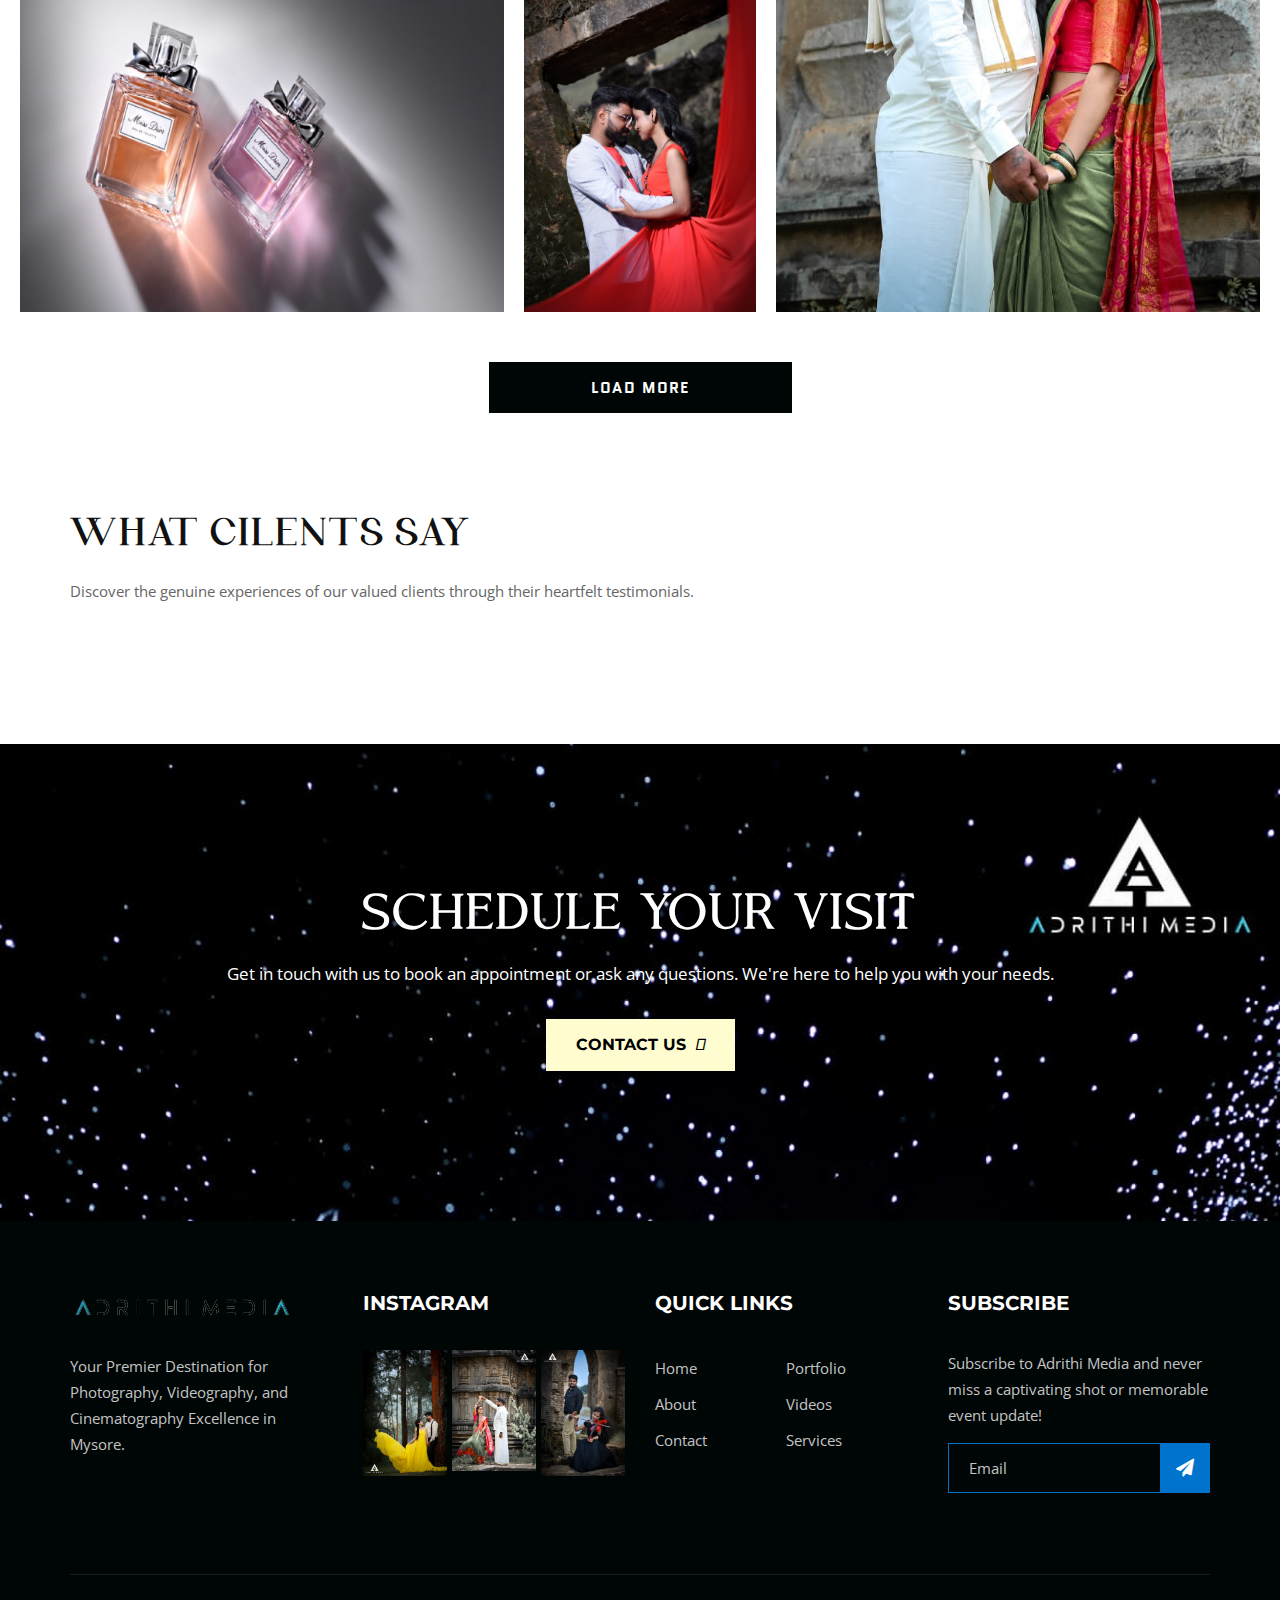
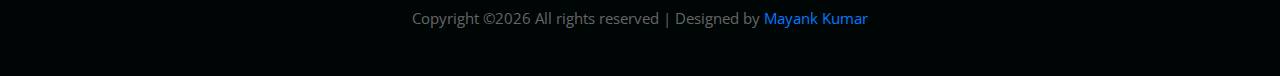
==== commit eb7a485e: "Add files via upload" ====
--- a/index.html
+++ b/index.html
@@ -29,6 +29,9 @@
     <link rel="stylesheet" href="css/slicknav.min.css" type="text/css">
     <link rel="stylesheet" href="css/style.css" type="text/css">
     <link rel="stylesheet" href="https://cdnjs.cloudflare.com/ajax/libs/font-awesome/6.4.2/css/all.min.css" integrity="sha512-z3gLpd7yknf1YoNbCzqRKc4qyor8gaKU1qmn+CShxbuBusANI9QpRohGBreCFkKxLhei6S9CQXFEbbKuqLg0DA==" crossorigin="anonymous" referrerpolicy="no-referrer" />
+    <link rel="stylesheet" href="https://fonts.googleapis.com/css?family=Montserrat&display=swap">
+
+
 </head>
 
 <body>
@@ -84,9 +87,9 @@
                     <div class="row">
                         <div class="col-lg-12">
                             <div class="hs-text">
-                                <h2 style="font-weight: lighter;">Eternal Moments</h2>
+                                <h2 class="services-heading1" style="letter-spacing: 4px;">Eternal Moments</h2>
                                 <p>Preserving the essence of fleeting moments, we specialize in photography, videography, and editing.<br /> Let us craft your memories into timeless treasures, one frame at a time.</p>
-                                <a href="contact.html" class="primary-btn" style="background-color: #FFFDD0; color: black;">Contact us</a>
+                                <a href="contact.html" class="primary-btn" style="background-color: #FFFDD0; color: black; font-family: 'Montserrat', sans-serif;">Contact us</a>
                             </div>
                         </div>
                     </div>
@@ -97,9 +100,9 @@
                     <div class="row">
                         <div class="col-lg-12">
                             <div class="hs-text">
-                                <h2 style="color: white; font-weight: lighter;">Visual Symphony</h2>
+                                <h2 style="color: white; letter-spacing: 4px;"  class="services-heading1">Visual Symphony</h2>
                                 <p style="color: white;">Step into a world where visuals dance to the rhythm of precision. Our expert editing transforms raw elements into <br />a symphony of colors, emotions, and narratives, creating awe-inspiring compositions.</p>
-                                <a href="contact.html" class="primary-btn" style="background-color: #FFFDD0; color: black;">Contact us</a>
+                                <a href="contact.html" class="primary-btn" style="background-color: #FFFDD0; color: black;font-family: 'Montserrat', sans-serif;">Contact us</a>
                             </div>
                         </div>
                     </div>
@@ -109,10 +112,10 @@
     </section>
     <!-- Hero Section End -->
    
-    <section id="counter-stats" class="wow fadeInRight polka-bg" data-wow-duration="3.4s">
+    <section id="counter-stats" class="wow fadeInRight" data-wow-duration="3.4s" style="margin-top: -50px; background-image: url('./image/stat-bg.jpg');">
         <div class="container" style="margin-top: 120px;">
             <div class="section-title" style="text-align: center;">
-                <h2 style="font-family: Buljirya; font-weight: 100; font-size: 30px; letter-spacing: 4px; ">Statistics</h2>
+                <h2 class="main-heading-moglan">Statistics</h2>
             </div>
             <div class="row">
                 <div class="col-lg-3 stats">
@@ -129,7 +132,7 @@
     
                 <div class="col-lg-3 stats">
                     <img src="./image/camera.png" alt="Photos Clicked Icon" class="icon-img">
-                    <div class="counting" data-count="4000">0</div>
+                    <div class="counting" data-count="200000">0</div>
                     <h5>PHOTOS CLICKED</h5>
                 </div>
     
@@ -150,7 +153,7 @@
     <section class="py-5" style="margin-top: 50px;">
         <div class="container">
             <div class="section-title" style="text-align: center;">
-                <h2 style="font-family: Buljirya; font-weight: 100; font-size: 30px; letter-spacing: 4px; line-height: 50px;">Our Services</h2>
+                <h2 class="main-heading-moglan">Our Services</h2>
                 
                 <p>Elevating moments through photography, videography, and expert editing services tailored to your unique vision.</p>
             </div>
@@ -160,7 +163,7 @@
             <div class="col-md-4">
               <div class="service-box text-center mb-4">
                 <img src="./image/wedding.jpg" alt="Service 1" class="img-fluid mb-3">
-                <h3 style="font-family: Moglan; font-size: 40px;">WEDDING</h3>
+                <h3 class="services-heading1">WEDDING</h3>
                 <p>Our wedding photography service captures your big day from start to finish. We offer various packages to fit your budget and ensure your memories are preserved.</p>
                 <a href="wedding.html"><button class="button-52">READ MORE</button></a>
               </div>
@@ -168,7 +171,7 @@
               <!-- Repeat for two more services -->
               <div class="service-box text-center mb-4">
                 <img src="./image/pre-wedding.jpg" alt="Service 2" class="img-fluid mb-3">
-                <h3 style="font-family: Moglan; font-size: 40px;">PRE WEDDING</h3>
+                <h3 class="services-heading1">PRE WEDDING</h3>
                 <p>Our pre-wedding photography service helps you get comfortable in front of the camera. We create stunning images for you to cherish forever.</p>
                 <a href="pre-wedding.html"><button class="button-52">READ MORE</button></a>
               </div>
@@ -180,14 +183,14 @@
                 <!-- Second column of services -->
                 <div class="service-box text-center mb-4">
                   <img src="./image/engagment.jpg" alt="Service 5" class="img-fluid mb-3">
-                  <h3 style="font-family: Moglan; font-size: 40px;">ENGAGEMENT</h3>
+                  <h3 class="services-heading1">ENGAGEMENT</h3>
                   <p>Our engagement shoot service celebrates your love and captures your personalities. We’ll work with you to choose the perfect location and create beautiful images.</p>
                   <a href="engagement.html"><button class="button-52">READ MORE</button></a>
                 </div>
       
                 <div class="service-box text-center mb-4">
                   <img src="./image/maternity.jpg" alt="Service 4" class="img-fluid mb-3">
-                  <h3 style="font-family: Moglan; font-size: 40px;">MATERNITY</h3>
+                  <h3 class="services-heading1">MATERNITY</h3>
                   <p>Our maternity shoot service captures the beauty and joy of your pregnancy. We create images that highlight your unique style and love for your growing family.</p>
                   <a href="maternity.html"><button class="button-52">READ MORE</button></a>
                 </div>
@@ -199,14 +202,14 @@
                   <!-- Third column of services -->
               <div class="service-box text-center mb-4">
                 <img src="./image/baby-shoot.jpg" alt="Service 7" class="img-fluid mb-3">
-                <h3 style="font-family: Moglan; font-size: 40px;">BABY SHOOT</h3>
+                <h3 class="services-heading1">BABY SHOOT</h3>
                 <p>Our newborn baby photo shoot service captures the beauty of your newest family member. We create images that you’ll treasure forever.</p>
                 <a href="baby-shoot.html"><button class="button-52">READ MORE</button></a>
               </div>
     
               <div class="service-box text-center mb-4">
                 <img src="image/commercial.jpg" alt="Service 8" class="img-fluid mb-3">
-                <h3 style="font-family: Moglan; font-size: 40px;">COMMERCIAL</h3>
+                <h3 class="services-heading1">COMMERCIAL</h3>
                 <p>Our commercial photography service creates stunning images that showcase your products and services. We help you stand out from the competition.</p>
                 <a href="commercial.html"><button class="button-52">READ MORE</button></a>
               </div>
@@ -223,7 +226,7 @@
             <div class="row">
                 <div class="col-lg-6 col-md-6">
                     <div class="section-title">
-                        <h2 style="font-family: Buljirya; font-weight: 100; font-size: 25px; letter-spacing: 4px; ">Categories</h2>
+                        <h2 class="main-heading-moglan">Categories</h2>
                         <p>Freeze time in stunning frames. Our lens captures emotions, stories, and beauty, etching them into images that speak louder than words.</p>
                     </div>
                 </div>
@@ -278,16 +281,17 @@
             <div class="row">
                 <div class="col-lg-12">
                     <div class="section-title">
-                        <h2 style="font-family: Buljirya; font-weight: 100; font-size: 30px; letter-spacing: 4px; line-height: 53px;">Our latest works</h2>
+                        <h2 class="main-heading-moglan">Our latest works</h2>
                     </div>
                     <div class="filter-controls">
                         <ul>
-                            <li class="active" data-filter="*">Show All</li>
+                            
                             <li data-filter=".wedding">Wedding</li>
                             <li data-filter=".prewedding">Pre Wedding</li>
                             <li data-filter=".engagement">Engagement</li>
                             <li data-filter=".babyshoot">Baby Shoot</li>
                             <li data-filter=".commercial">Commercial</li>
+                            <li class="active" data-filter="*">Show All</li>
                         </ul>
                     </div>
                 </div>
@@ -393,7 +397,7 @@
             <div class="row">
                 <div class="col-lg-12">
                     <div class="section-title">
-                        <h2 style="font-family: Buljirya; font-weight: 100; font-size: 30px; letter-spacing: 4px; line-height: 53px;">What cilents say?</h2>
+                        <h2 class="main-heading-moglan">What cilents say?</h2>
                         <p>Discover the genuine experiences of our valued clients through their heartfelt testimonials.</p>
                     </div>
                 </div>
@@ -409,9 +413,9 @@
         <div class="row">
             <div class="col-lg-12">
                 <div class="cta-text">
-                    <h2>Schedule Your Visit</h2>
+                    <h2 class="services-heading1" style="letter-spacing: 4px;">Schedule Your Visit</h2>
                     <p>Get in touch with us to book an appointment or ask any questions. We're here to help you with your needs.</p>
-                    <a href="contact.html" class="primary-btn" style="background-color: #FFFDD0; color: black;">Contact us &nbsp;<i class="fa-solid fa-arrow-right"></i></a>
+                    <a href="contact.html" class="primary-btn" style="background-color: #FFFDD0; color: black;   font-family: 'Montserrat', sans-serif;">Contact us &nbsp;<i class="fa-solid fa-arrow-right"></i></a>
                 </div>
             </div>
         </div>
@@ -442,7 +446,7 @@
                 </div>
                 <div class="col-lg-3 col-md-6 col-sm-6">
                     <div class="fs-widget">
-                        <h5>Instagram</h5>
+                        <h5 style="font-family: 'Montserrat', sans-serif;">Instagram</h5>
                         <div class="fw-instagram">
                             <img src="image/ig1.jpg" alt="">
                             <img src="image/ig2.jpg" alt="">
@@ -452,7 +456,7 @@
                 </div>
                 <div class="col-lg-3 col-md-6 col-sm-6">
                     <div class="fs-widget">
-                        <h5>Quick links</h5>
+                        <h5 style="font-family: 'Montserrat', sans-serif;">Quick links</h5>
                         <ul>
                             <li><a href="index.html">Home</a></li>
                             <li><a href="about.html">About</a></li>
@@ -467,7 +471,7 @@
                 </div>
                 <div class="col-lg-3 col-md-6 col-sm-6">
                     <div class="fs-widget">
-                        <h5>Subscribe</h5>
+                        <h5 style="font-family: 'Montserrat', sans-serif;">Subscribe</h5>
                         <p>Subscribe to Adrithi Media and never miss a captivating shot or memorable event update!</p>
                         <div class="fw-subscribe">
                             <form action="#">
--- a/css/style.css
+++ b/css/style.css
@@ -877,7 +877,7 @@
 	font-size: 15px;
 	color: #c4c4c4;
 	padding-left: 20px;
-	border: 1px solid #009603;
+	border: 1px solid #0074cc;
 	background: transparent;
 }
 
@@ -904,7 +904,7 @@
 .fs-widget .fw-subscribe form button {
 	font-size: 18px;
 	color: #ffffff;
-	background: #009603;
+	background: #0074cc;
 	height: 50px;
 	width: 50px;
 	border: none;
@@ -1996,14 +1996,6 @@
 
 /*/ end count stats /*/
 
-
-.polka-bg{
-  background: radial-gradient(#610C63 10%, transparent 10%), radial-gradient(#EE81B3 10%,transparent 10%),
-  radial-gradient(#37E2D5 10%, transparent 10%) #fffee1;;
-background-size: 100px 100px;
-background-position: 0 0, 25px 25px, 50px 50px;
-}
-
 img{
 	cursor: pointer;
 }
@@ -2403,4 +2395,29 @@
 	height: auto;
 	display: block;
 	margin: 0 auto; /* Center image horizontally */
+}
+
+.main-heading-moglan{
+	font-family: Buljirya;
+	font-weight: 100; 
+	font-size: 25px; 
+	letter-spacing: 4px; 
+	line-height: 50px;
+}
+
+@media (min-width: 769px){
+	.main-heading-moglan{
+		font-size: 20px; 
+	}
+}
+
+.services-heading1{
+	font-family: Moglan; 
+	font-size: 40px;
+}
+
+@media (min-width: 769px){
+	.services-heading1{
+		font-size: 30px;
+	}
 }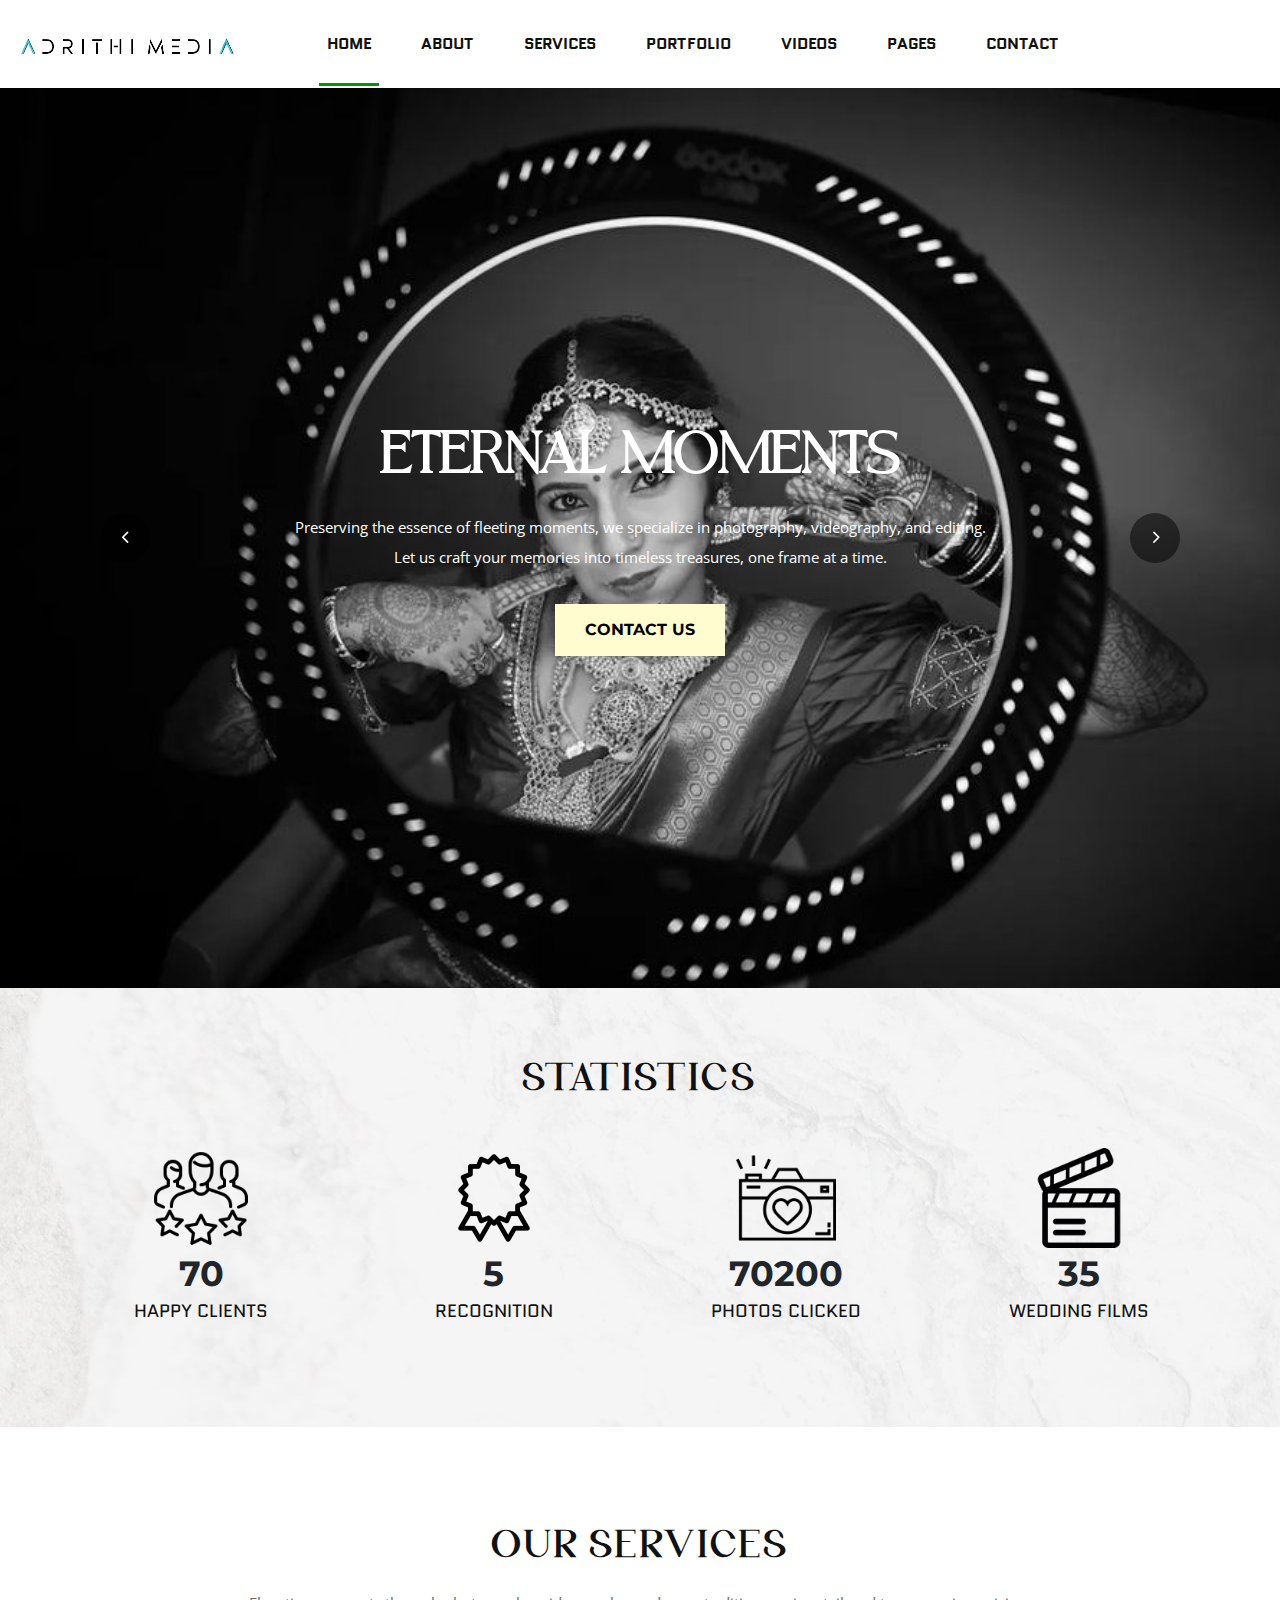
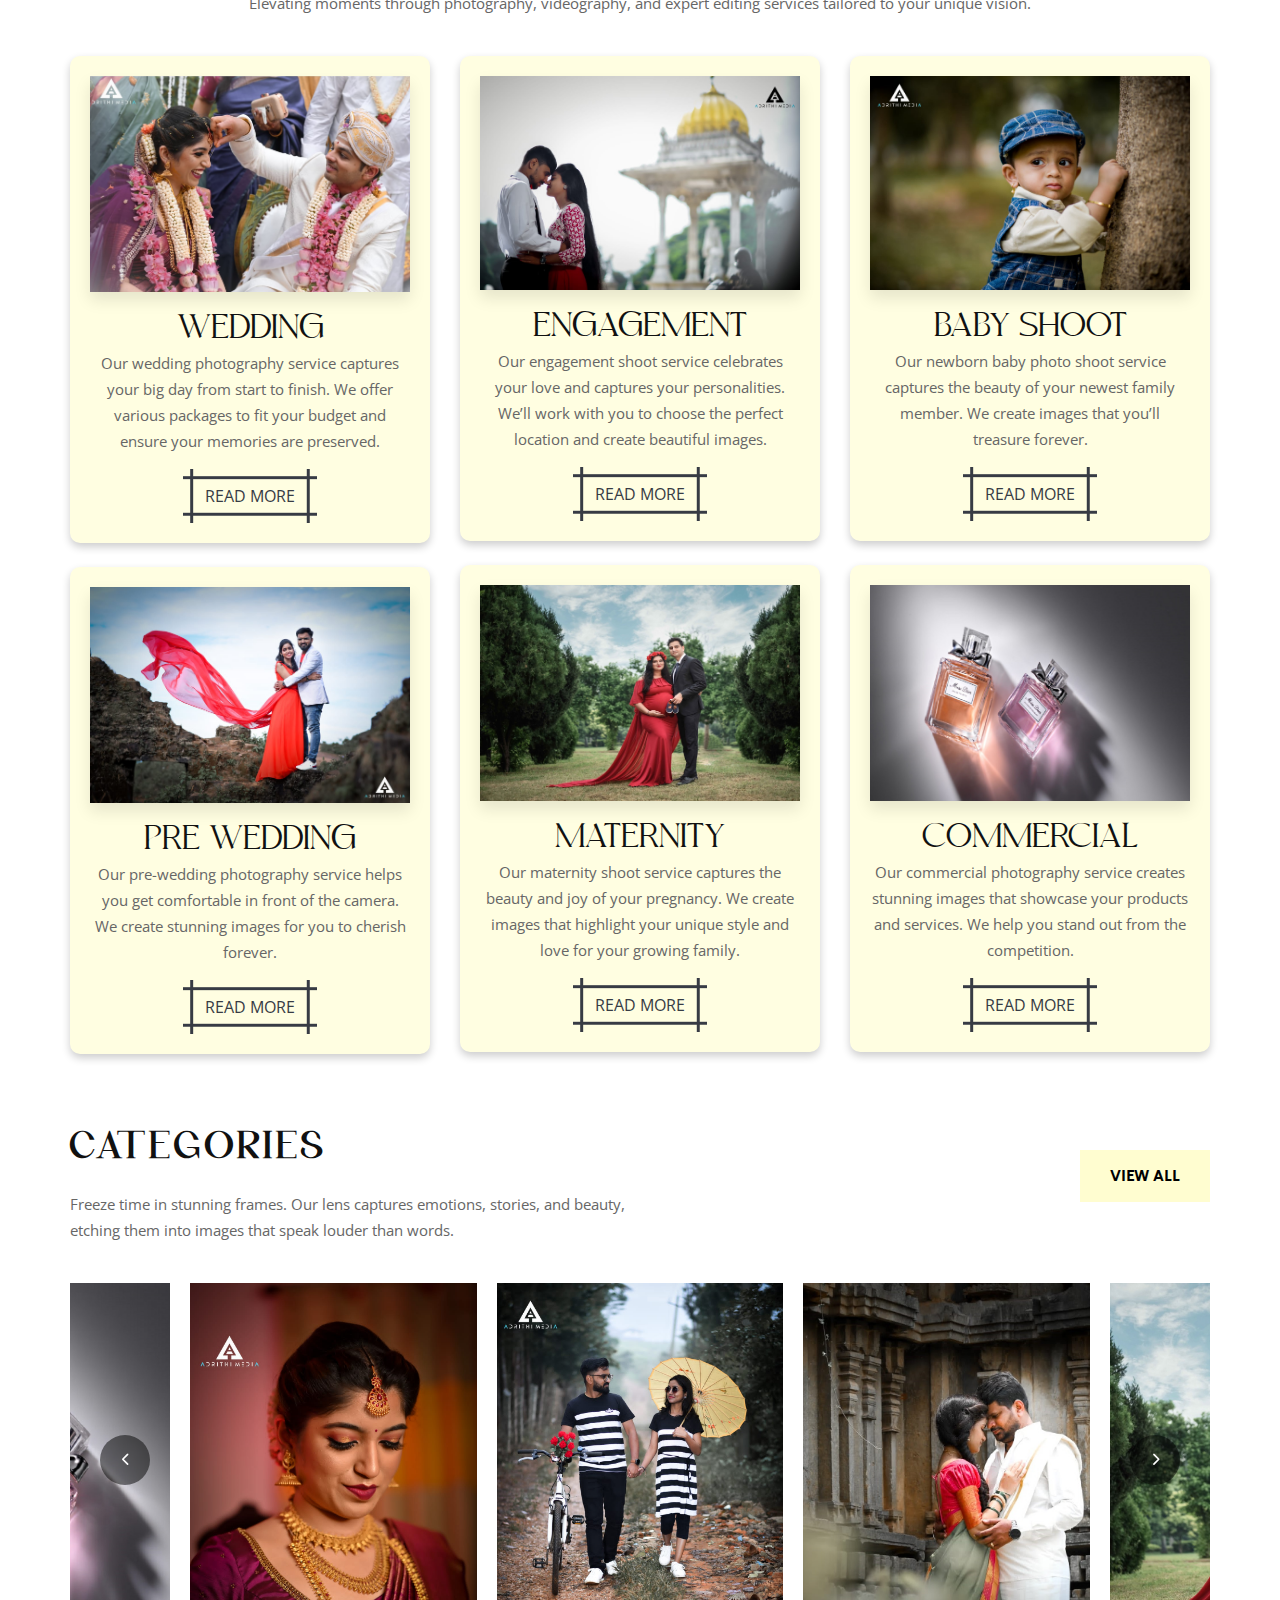
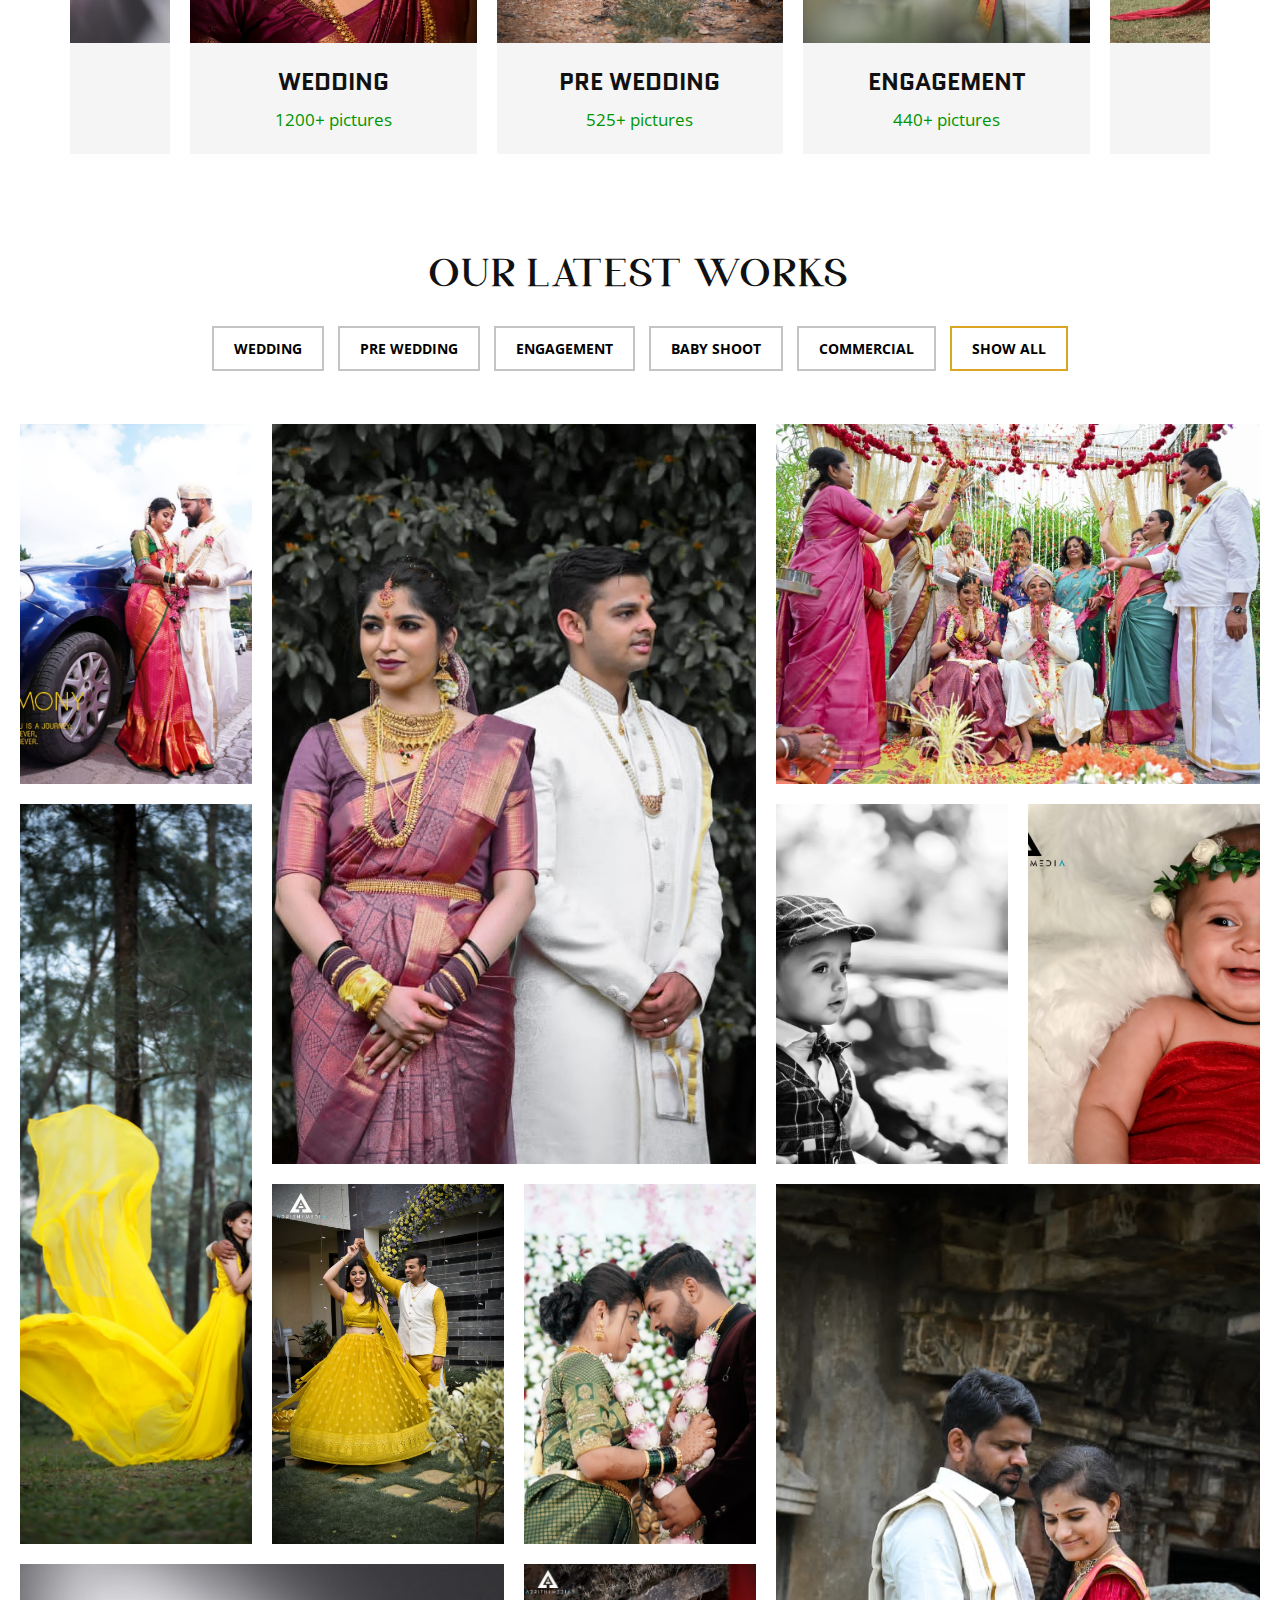
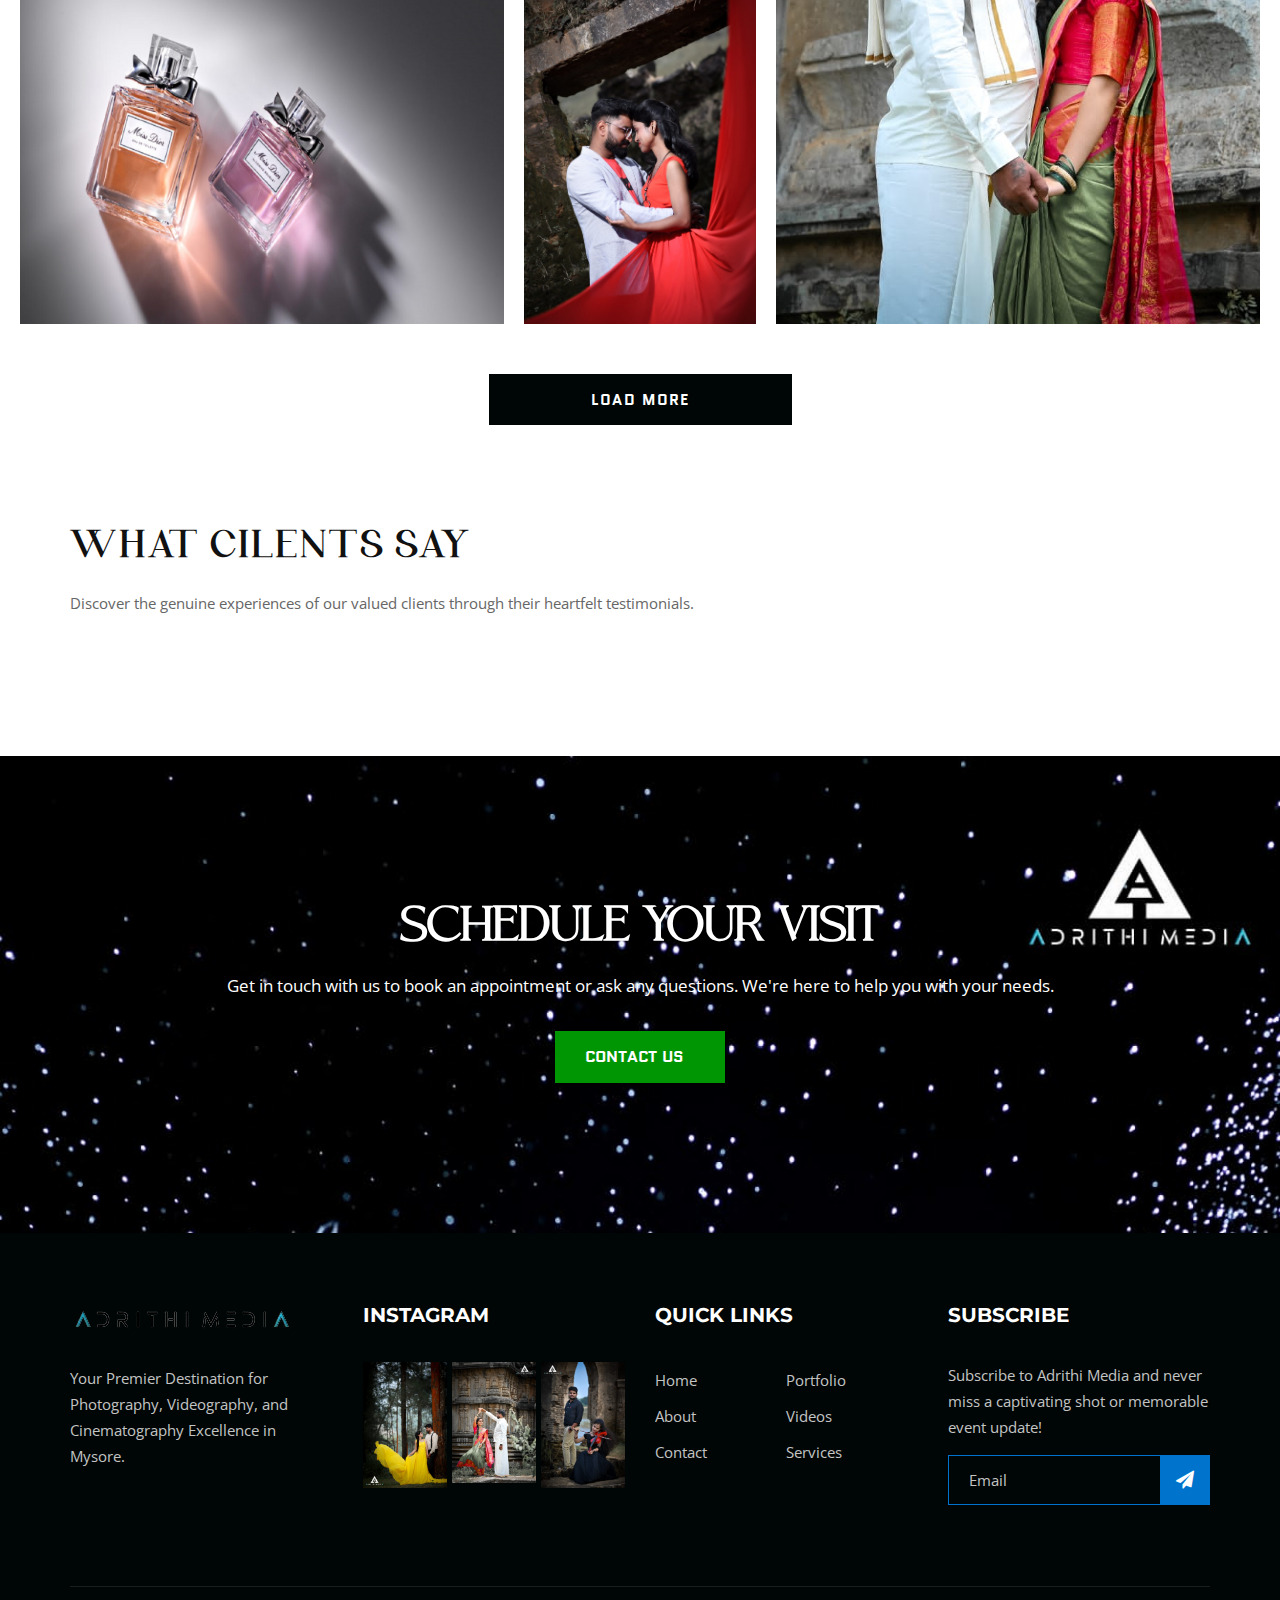
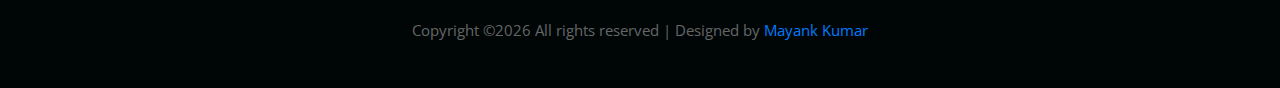
==== commit 24a0692a: "Add files via upload" ====
--- a/index.html
+++ b/index.html
@@ -87,7 +87,7 @@
                     <div class="row">
                         <div class="col-lg-12">
                             <div class="hs-text">
-                                <h2 class="services-heading1" style="letter-spacing: 4px;">Eternal Moments</h2>
+                                <h2 class="services-heading1">Eternal Moments</h2>
                                 <p>Preserving the essence of fleeting moments, we specialize in photography, videography, and editing.<br /> Let us craft your memories into timeless treasures, one frame at a time.</p>
                                 <a href="contact.html" class="primary-btn" style="background-color: #FFFDD0; color: black; font-family: 'Montserrat', sans-serif;">Contact us</a>
                             </div>
@@ -100,7 +100,7 @@
                     <div class="row">
                         <div class="col-lg-12">
                             <div class="hs-text">
-                                <h2 style="color: white; letter-spacing: 4px;"  class="services-heading1">Visual Symphony</h2>
+                                <h2 style="color: white;"  class="services-heading1">Visual Symphony</h2>
                                 <p style="color: white;">Step into a world where visuals dance to the rhythm of precision. Our expert editing transforms raw elements into <br />a symphony of colors, emotions, and narratives, creating awe-inspiring compositions.</p>
                                 <a href="contact.html" class="primary-btn" style="background-color: #FFFDD0; color: black;font-family: 'Montserrat', sans-serif;">Contact us</a>
                             </div>
@@ -413,9 +413,9 @@
         <div class="row">
             <div class="col-lg-12">
                 <div class="cta-text">
-                    <h2 class="services-heading1" style="letter-spacing: 4px;">Schedule Your Visit</h2>
+                    <h2 class="services-heading1">Schedule Your Visit</h2>
                     <p>Get in touch with us to book an appointment or ask any questions. We're here to help you with your needs.</p>
-                    <a href="contact.html" class="primary-btn" style="background-color: #FFFDD0; color: black;   font-family: 'Montserrat', sans-serif;">Contact us &nbsp;<i class="fa-solid fa-arrow-right"></i></a>
+                    <a href="contact.html" class="primary-btn cta-btton">Contact us &nbsp;<i class="fa-solid fa-arrow-right"></i></a>
                 </div>
             </div>
         </div>
--- a/css/style.css
+++ b/css/style.css
@@ -2400,23 +2400,23 @@
 .main-heading-moglan{
 	font-family: Buljirya;
 	font-weight: 100; 
-	font-size: 25px; 
+	font-size: 20px; 
 	letter-spacing: 4px; 
 	line-height: 50px;
 }
 
-@media (min-width: 769px){
+@media (max-width: 769px){
 	.main-heading-moglan{
-		font-size: 20px; 
+		font-size: 15px; 
 	}
 }
 
 .services-heading1{
 	font-family: Moglan; 
-	font-size: 40px;
-}
-
-@media (min-width: 769px){
+	font-size: 35px;
+}
+
+@media (max-width: 769px){
 	.services-heading1{
 		font-size: 30px;
 	}
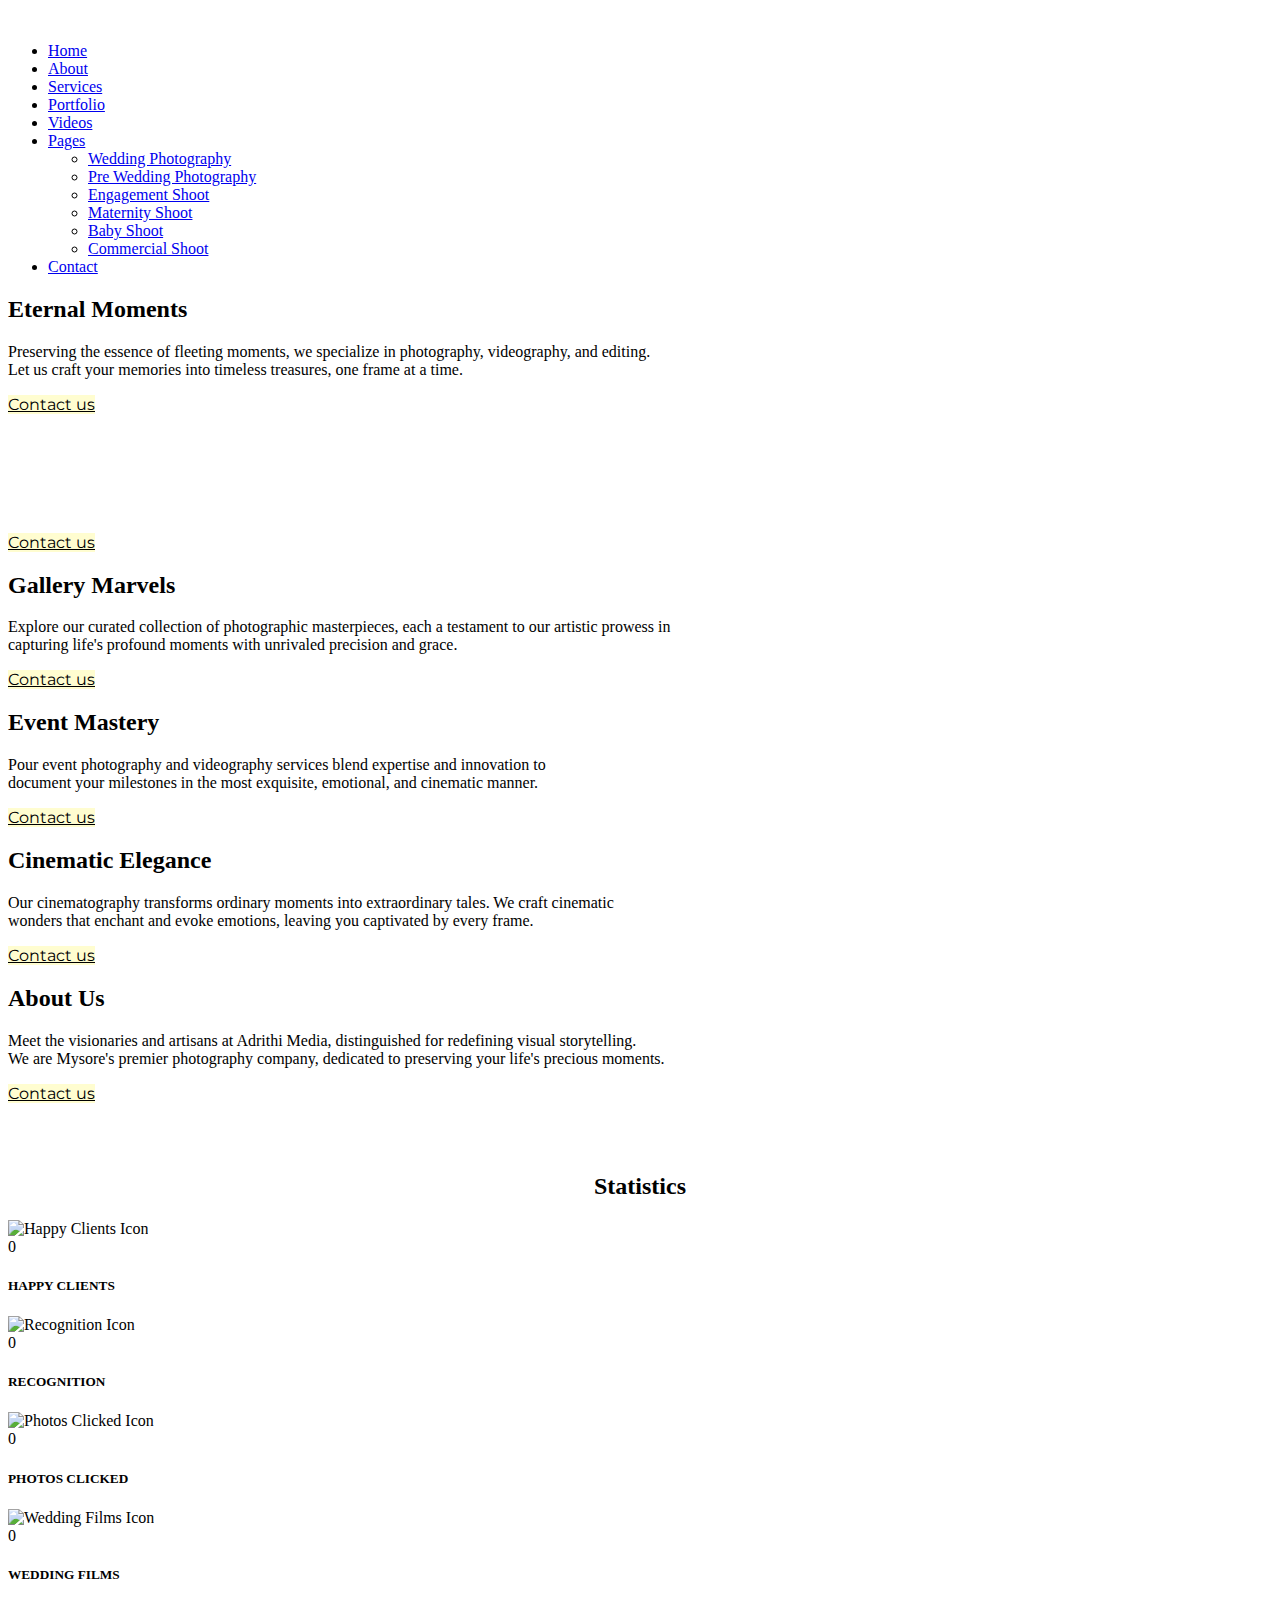
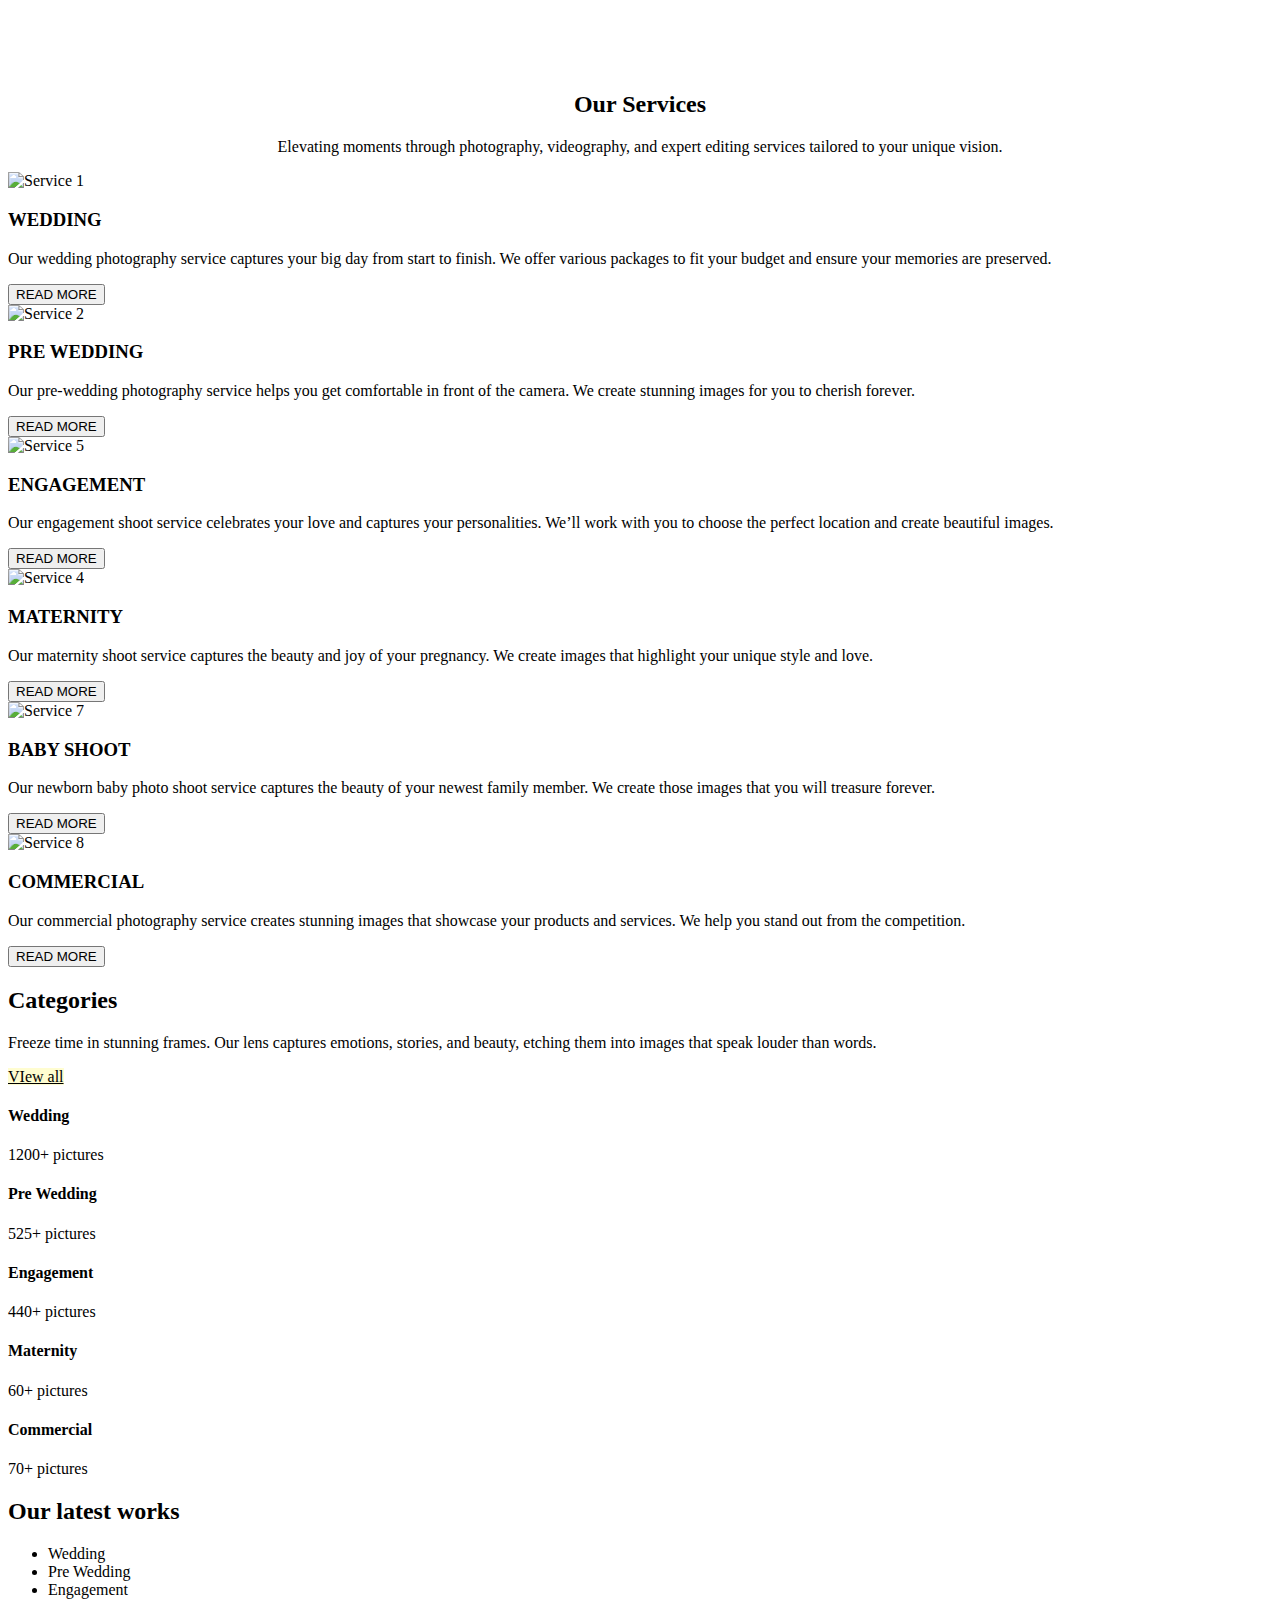
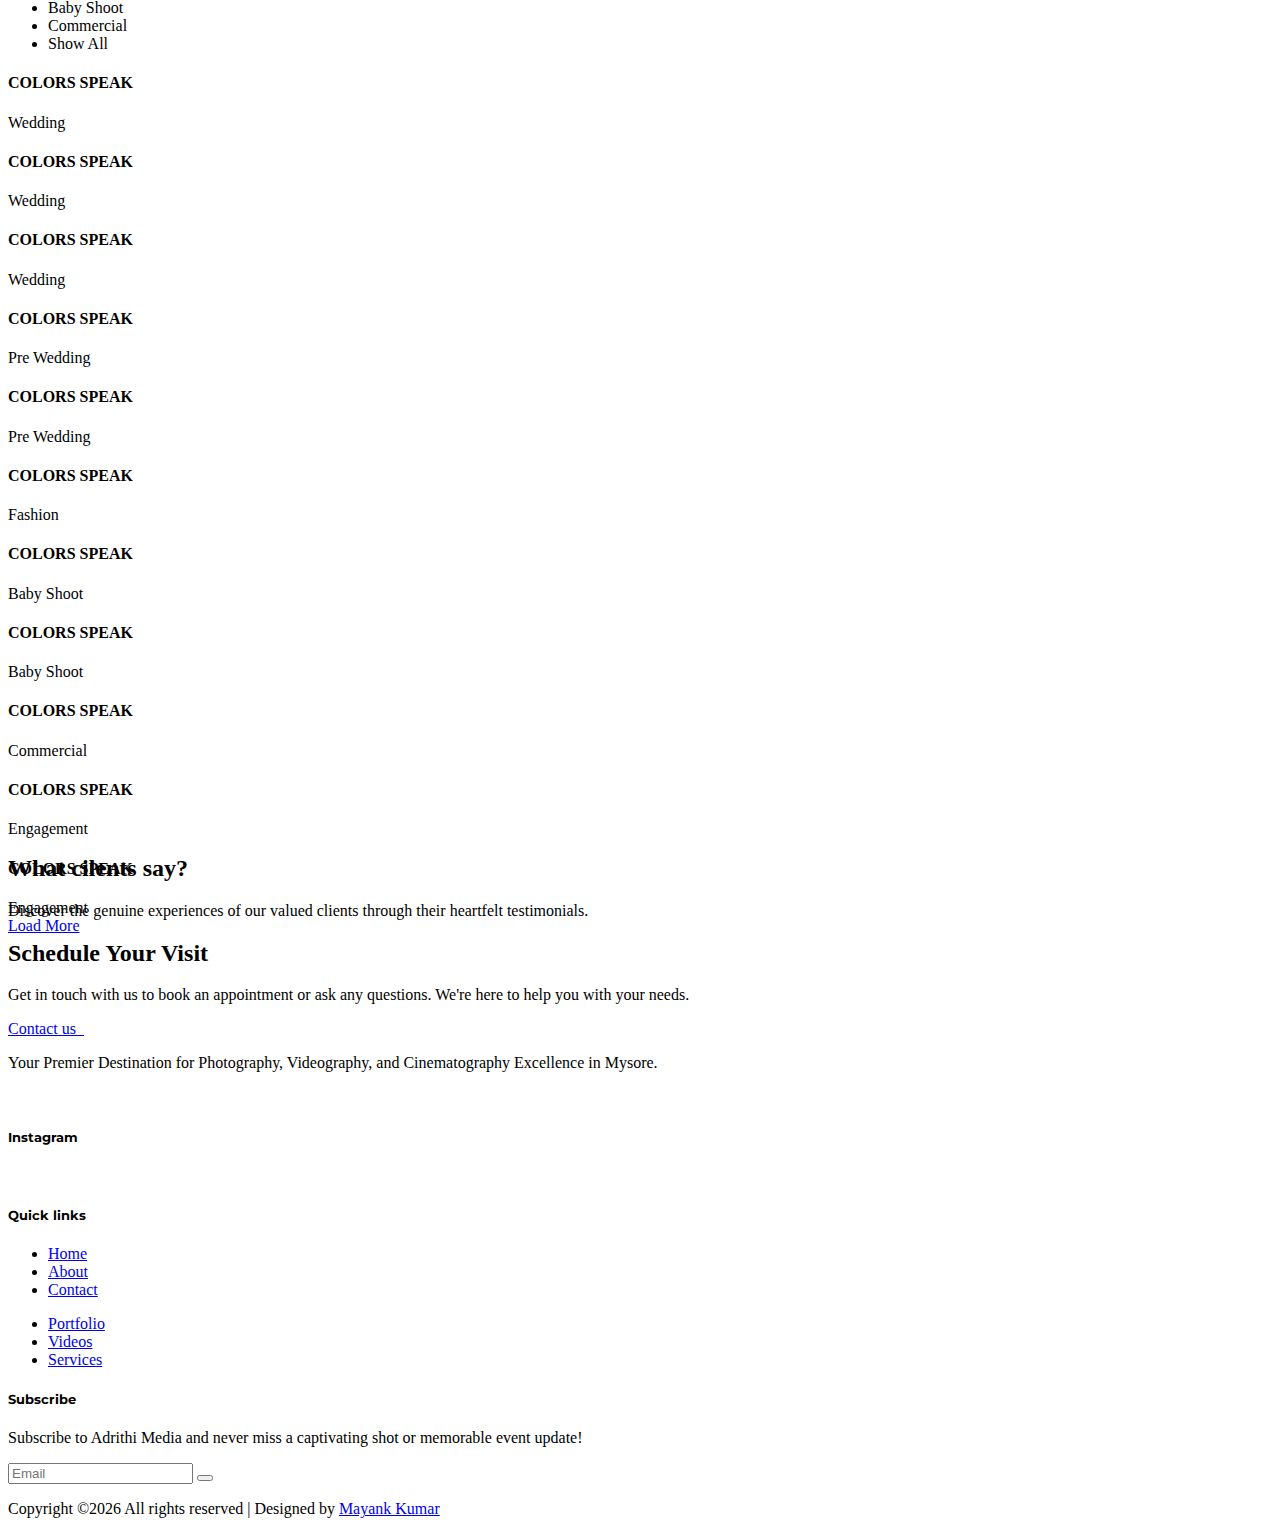
==== commit 255a8da8: "Add files via upload" ====
--- a/index.html
+++ b/index.html
@@ -108,6 +108,64 @@
                     </div>
                 </div>
             </div>
+
+            <div class="hs-item set-bg" data-setbg="./img/Wedding/wedding3.jpg">
+                <div class="container">
+                    <div class="row">
+                        <div class="col-lg-12">
+                            <div class="hs-text">
+                                <h2 class="services-heading1">Gallery Marvels</h2>
+                                <p>Explore our curated collection of photographic masterpieces, each a testament to our artistic prowess in <br> capturing life's profound moments with unrivaled precision and grace.</p>
+                                <a href="contact.html" class="primary-btn" style="background-color: #FFFDD0; color: black; font-family: 'Montserrat', sans-serif;">Contact us</a>
+                            </div>
+                        </div>
+                    </div>
+                </div>
+            </div>
+
+            <div class="hs-item set-bg" data-setbg="./img/PreWedding/pre-wedding1.jpg">
+                <div class="container">
+                    <div class="row">
+                        <div class="col-lg-12">
+                            <div class="hs-text">
+                                <h2 class="services-heading1" style="color: black;">Event Mastery</h2>
+                                <p>Pour event photography and videography services blend expertise and innovation to <br>document your milestones in the most exquisite, emotional, and cinematic manner.</p>
+                                <a href="contact.html" class="primary-btn" style="background-color: #FFFDD0; color: black; font-family: 'Montserrat', sans-serif;">Contact us</a>
+                            </div>
+                        </div>
+                    </div>
+                </div>
+            </div>
+
+            <div class="hs-item set-bg" data-setbg="/img/Maternity/maternity3.jpg">
+                <div class="container">
+                    <div class="row">
+                        <div class="col-lg-12">
+                            <div class="hs-text">
+                                <h2 class="services-heading1">Cinematic Elegance</h2>
+                                <p>Our cinematography transforms ordinary moments into extraordinary tales. We craft cinematic <br> wonders that enchant and evoke emotions, leaving you captivated by every frame.</p>
+                                <a href="contact.html" class="primary-btn" style="background-color: #FFFDD0; color: black; font-family: 'Montserrat', sans-serif;">Contact us</a>
+                            </div>
+                        </div>
+                    </div>
+                </div>
+            </div>
+
+            <div class="hs-item set-bg" data-setbg="/image/slider6.jpg">
+                <div class="container">
+                    <div class="row">
+                        <div class="col-lg-12">
+                            <div class="hs-text">
+                                <h2 class="services-heading1">About Us</h2>
+                                <p>Meet the visionaries and artisans at Adrithi Media, distinguished for redefining visual storytelling. <br>We are Mysore's premier photography company, dedicated to preserving your life's precious moments.</p>
+                                <a href="contact.html" class="primary-btn" style="background-color: #FFFDD0; color: black; font-family: 'Montserrat', sans-serif;">Contact us</a>
+                            </div>
+                        </div>
+                    </div>
+                </div>
+            </div>
+
+
         </div>
     </section>
     <!-- Hero Section End -->
@@ -189,9 +247,9 @@
                 </div>
       
                 <div class="service-box text-center mb-4">
-                  <img src="./image/maternity.jpg" alt="Service 4" class="img-fluid mb-3">
+                  <img src="./img/Maternity/maternity-s-3.jpg" alt="Service 4" class="img-fluid mb-3">
                   <h3 class="services-heading1">MATERNITY</h3>
-                  <p>Our maternity shoot service captures the beauty and joy of your pregnancy. We create images that highlight your unique style and love for your growing family.</p>
+                  <p>Our maternity shoot service captures the beauty and joy of your pregnancy. We create images that highlight your unique style and love.</p>
                   <a href="maternity.html"><button class="button-52">READ MORE</button></a>
                 </div>
       
@@ -203,7 +261,7 @@
               <div class="service-box text-center mb-4">
                 <img src="./image/baby-shoot.jpg" alt="Service 7" class="img-fluid mb-3">
                 <h3 class="services-heading1">BABY SHOOT</h3>
-                <p>Our newborn baby photo shoot service captures the beauty of your newest family member. We create images that you’ll treasure forever.</p>
+                <p>Our newborn baby photo shoot service captures the beauty of your newest family member. We create those images that you will treasure forever.</p>
                 <a href="baby-shoot.html"><button class="button-52">READ MORE</button></a>
               </div>
     
@@ -407,8 +465,8 @@
     </section>
     <!-- Testimonial Section End -->
 
-   <!-- Cta Section Begin -->
-   <section class="cta-section spad set-bg" data-setbg="./image/contact-bg.jpg">
+ <!-- Cta Section Begin -->
+ <section class="cta-section spad set-bg" data-setbg="image/contact-bg2.jpg">
     <div class="container">
         <div class="row">
             <div class="col-lg-12">
@@ -421,6 +479,7 @@
         </div>
     </div>
 </section>
+
 <!-- Cta Section End -->
 
 
@@ -430,11 +489,7 @@
             <div class="row">
                 <div class="col-lg-3 col-md-6 col-sm-6">
                     <div class="fs-about">
-                        <div class="fa-logo">
-                            <a href="#">
-                                <img src="img/f-logo.png" alt="">
-                            </a>
-                        </div>
+            
                         <p>Your Premier Destination for Photography, Videography, and Cinematography Excellence in Mysore.</p>
                             <div class="fa-social">
                                 <a href="https://www.instagram.com/adrithimedia/"><i class="fa-brands fa-instagram fa-xl" style="margin-right: 10px;"></i></a>
@@ -474,8 +529,9 @@
                         <h5 style="font-family: 'Montserrat', sans-serif;">Subscribe</h5>
                         <p>Subscribe to Adrithi Media and never miss a captivating shot or memorable event update!</p>
                         <div class="fw-subscribe">
-                            <form action="#">
-                                <input type="text" placeholder="Email">
+                            <form  action="https://formspree.io/f/xwkdqojb"
+                            method="POST">
+                                <input type="email" name="Email" placeholder="Email" required>
                                 <button type="submit"><i class="fa fa-send"></i></button>
                             </form>
                         </div>
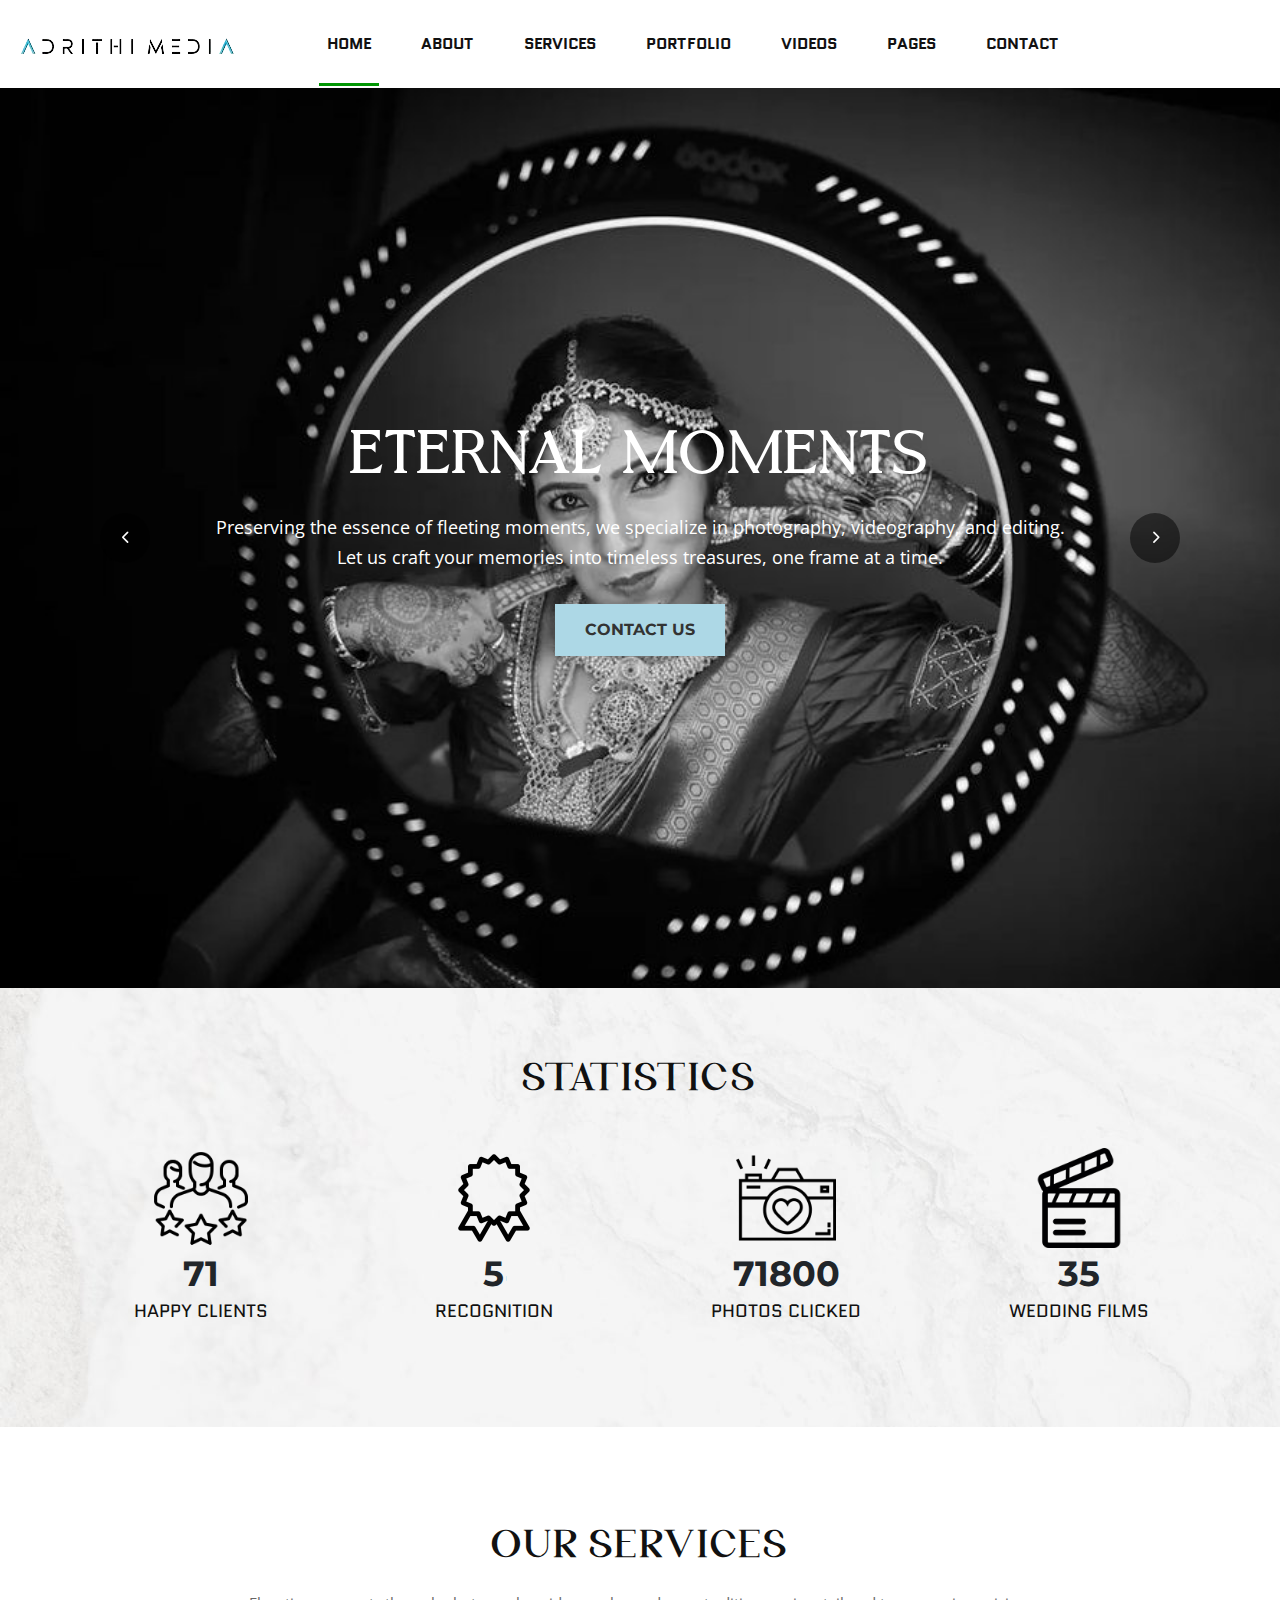
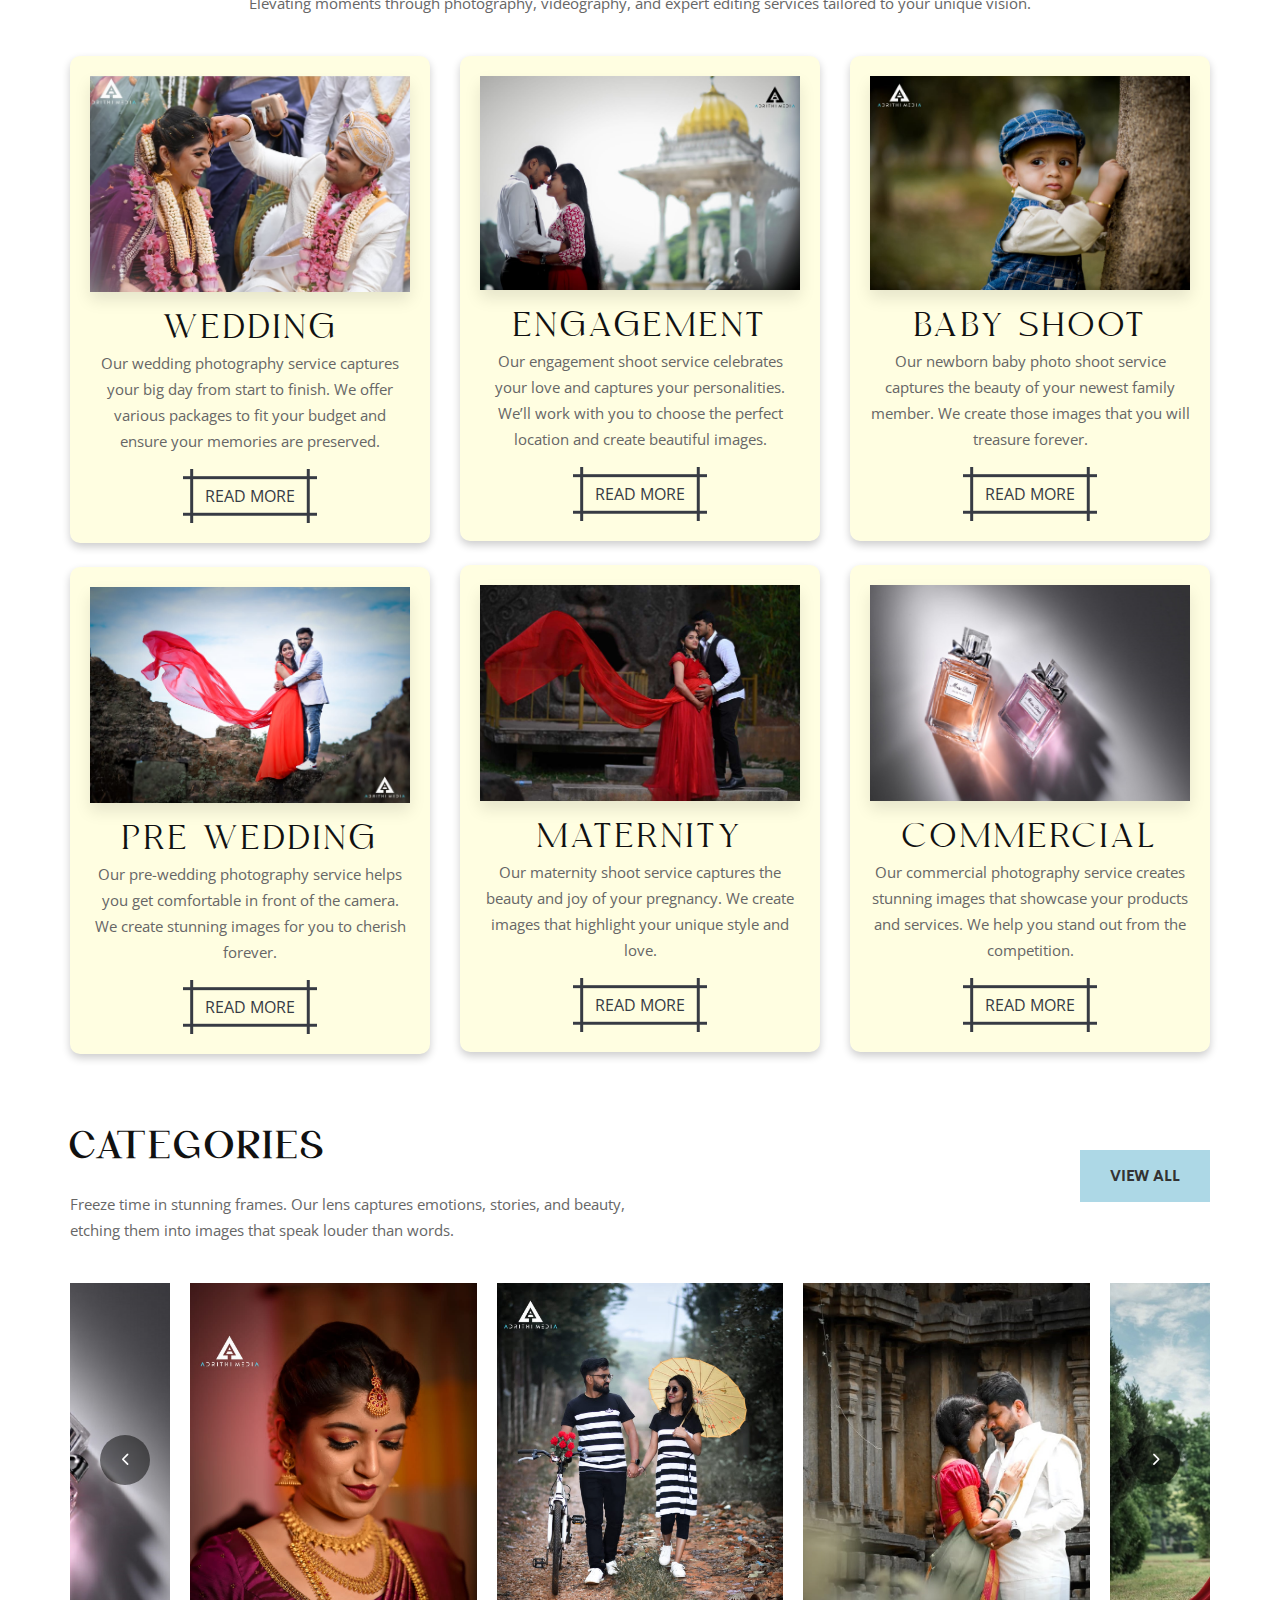
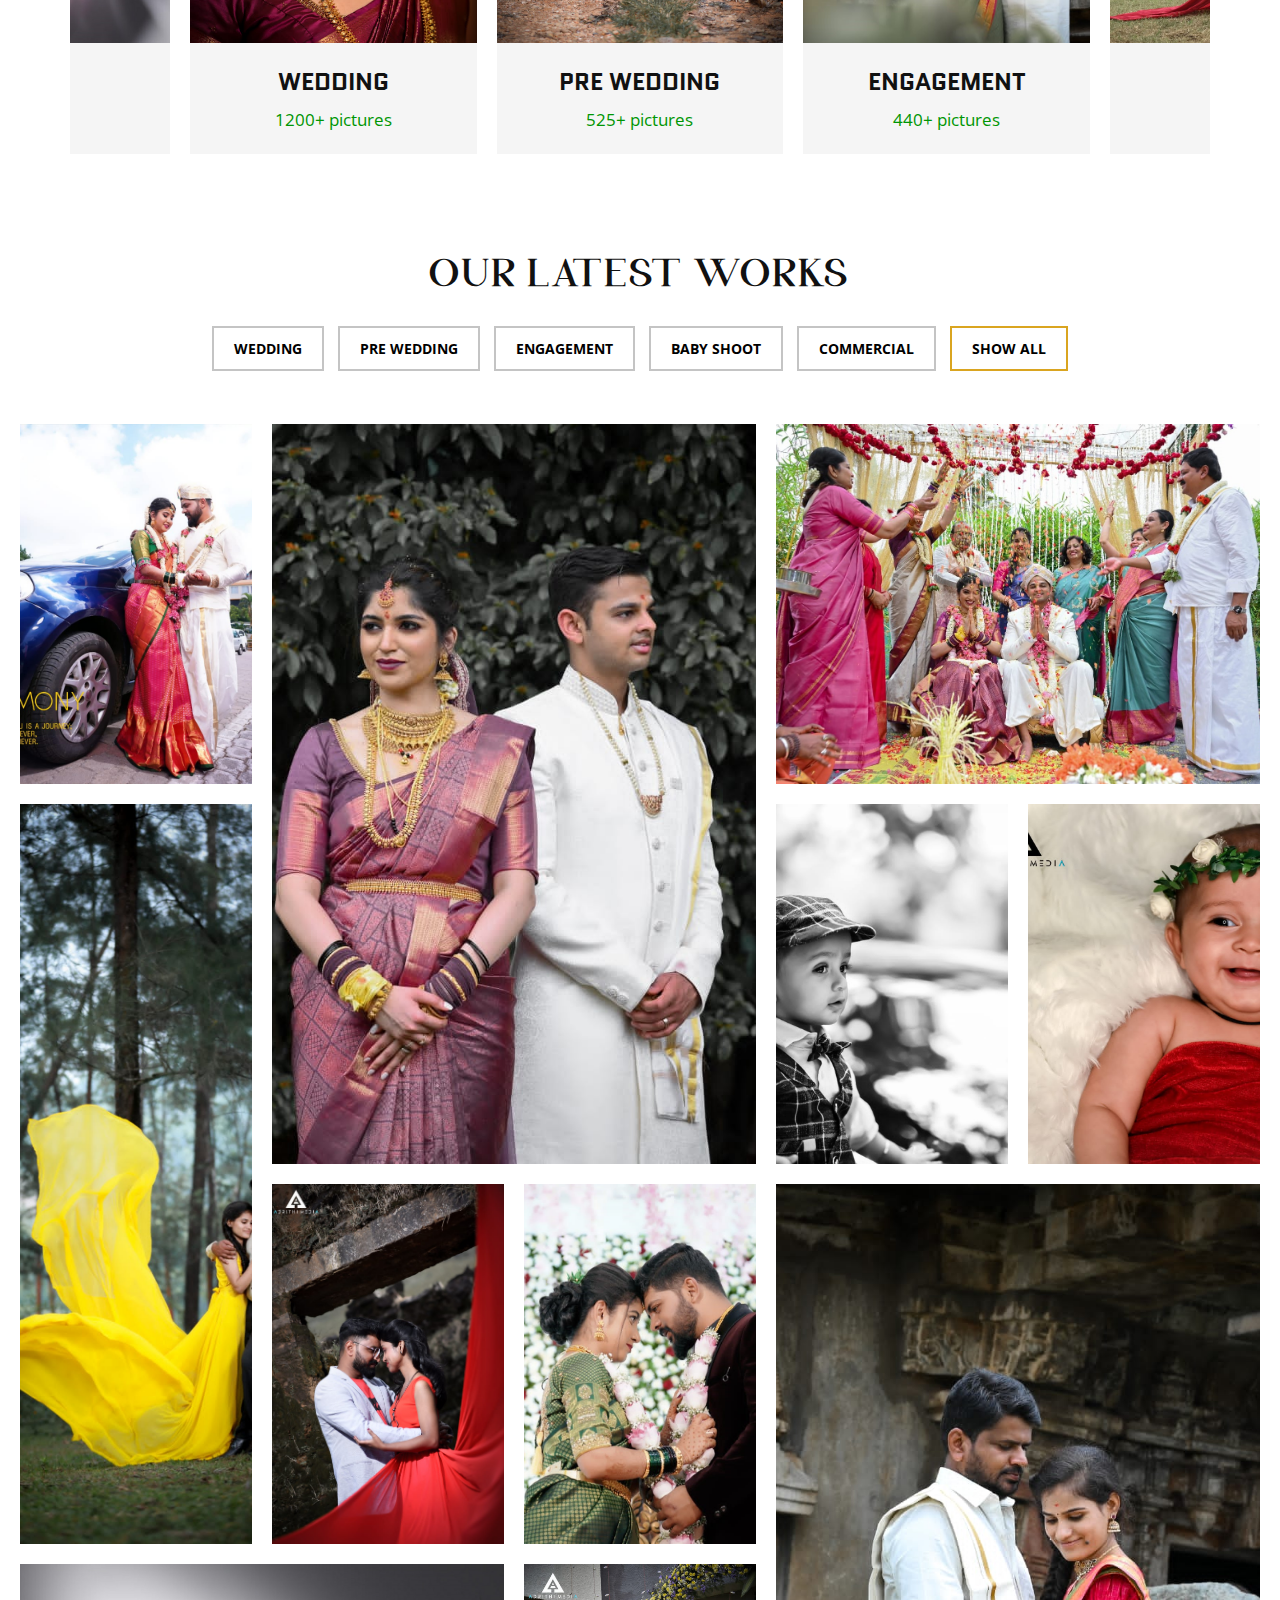
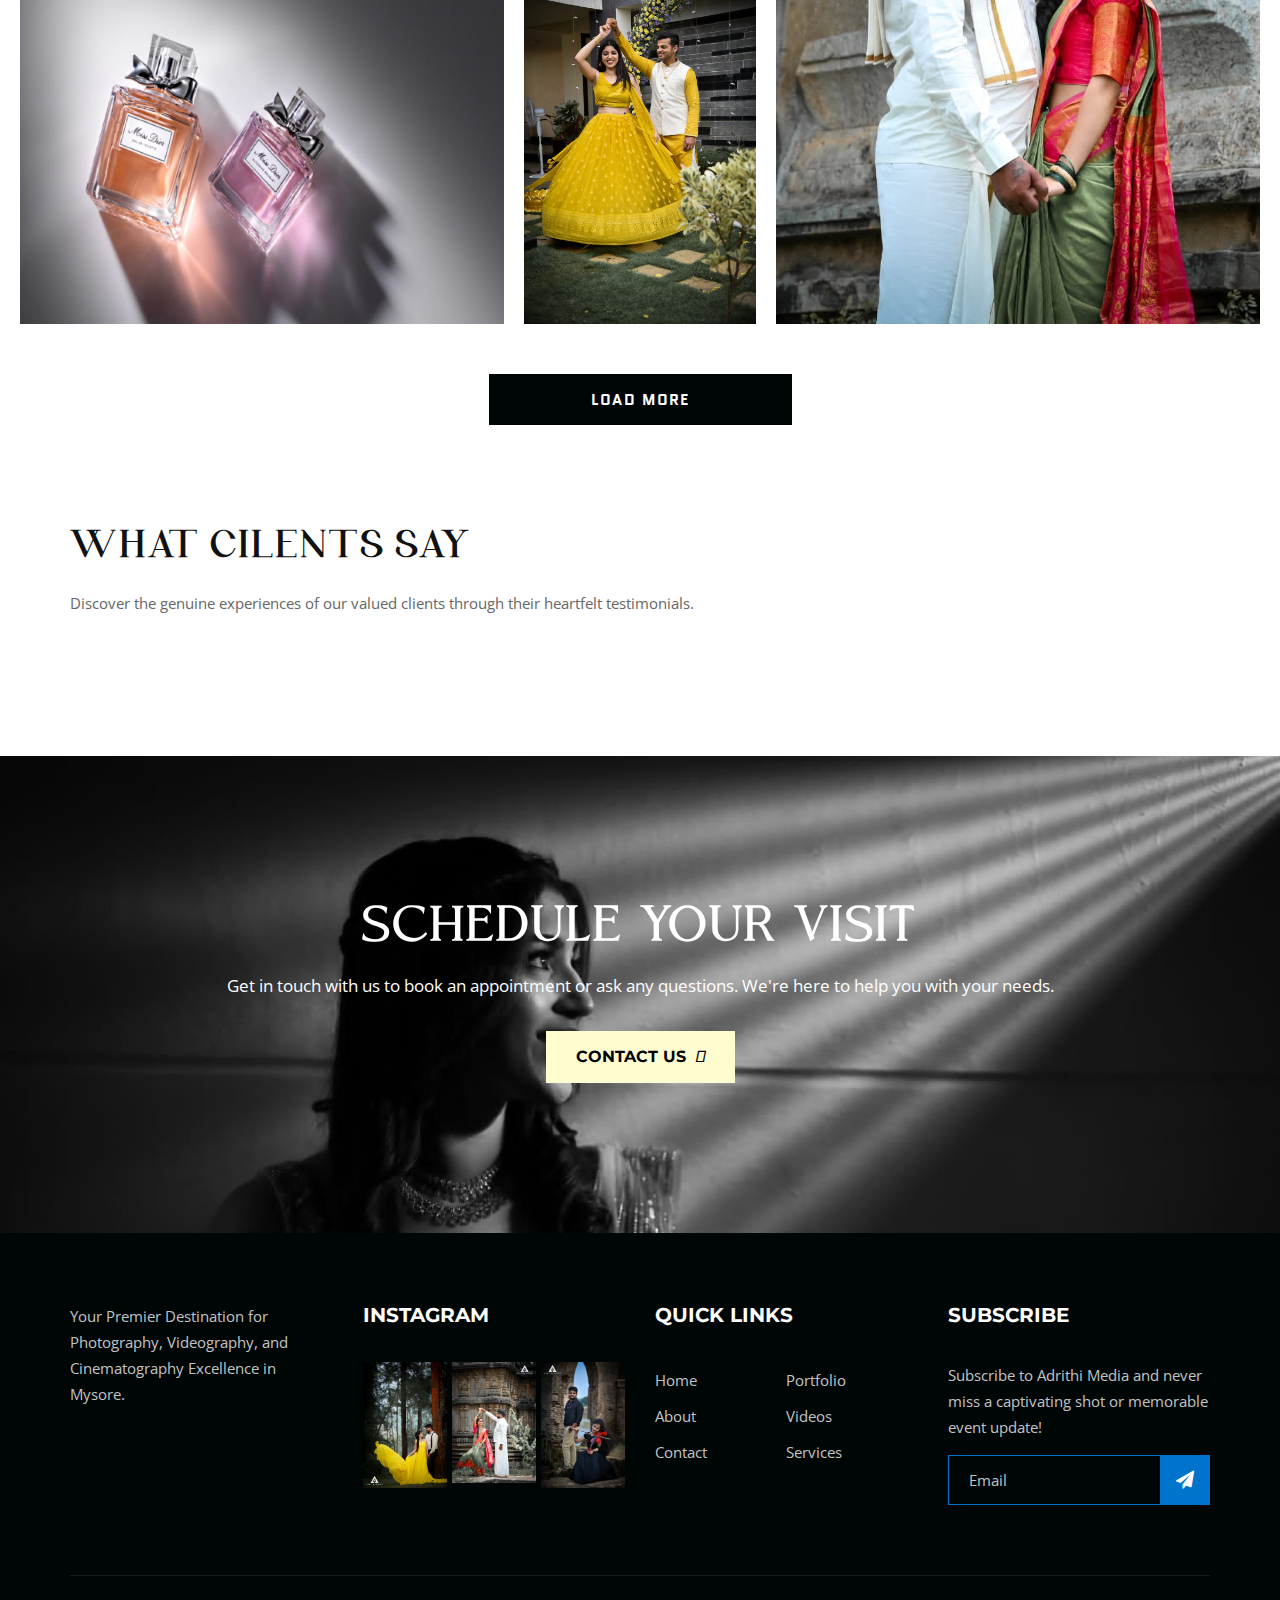
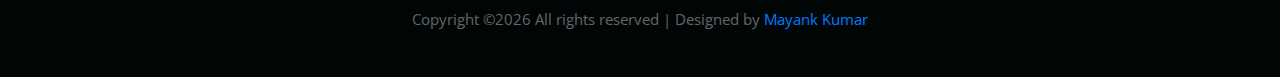
==== commit 0d51dc56: "Add files via upload" ====
--- a/index.html
+++ b/index.html
@@ -88,8 +88,8 @@
                         <div class="col-lg-12">
                             <div class="hs-text">
                                 <h2 class="services-heading1">Eternal Moments</h2>
-                                <p>Preserving the essence of fleeting moments, we specialize in photography, videography, and editing.<br /> Let us craft your memories into timeless treasures, one frame at a time.</p>
-                                <a href="contact.html" class="primary-btn" style="background-color: #FFFDD0; color: black; font-family: 'Montserrat', sans-serif;">Contact us</a>
+                                <p style="font-size: 18px;">Preserving the essence of fleeting moments, we specialize in photography, videography, and editing.<br /> Let us craft your memories into timeless treasures, one frame at a time.</p>
+                                <a href="contact.html" class="primary-btn" style="background-color: #ADD8E6; color:  #333333; font-family: 'Montserrat', sans-serif;">Contact us</a>
                             </div>
                         </div>
                     </div>
@@ -101,8 +101,8 @@
                         <div class="col-lg-12">
                             <div class="hs-text">
                                 <h2 style="color: white;"  class="services-heading1">Visual Symphony</h2>
-                                <p style="color: white;">Step into a world where visuals dance to the rhythm of precision. Our expert editing transforms raw elements into <br />a symphony of colors, emotions, and narratives, creating awe-inspiring compositions.</p>
-                                <a href="contact.html" class="primary-btn" style="background-color: #FFFDD0; color: black;font-family: 'Montserrat', sans-serif;">Contact us</a>
+                                <p style="color: white; font-size: 18px;">Step into a world where visuals dance to the rhythm of precision. Our expert editing transforms raw elements into <br />a symphony of colors, emotions, and narratives, creating awe-inspiring compositions.</p>
+                                <a href="contact.html" class="primary-btn" style="background-color: #ADD8E6; color: #333333 ;font-family: 'Montserrat', sans-serif;">Contact us</a>
                             </div>
                         </div>
                     </div>
@@ -115,8 +115,8 @@
                         <div class="col-lg-12">
                             <div class="hs-text">
                                 <h2 class="services-heading1">Gallery Marvels</h2>
-                                <p>Explore our curated collection of photographic masterpieces, each a testament to our artistic prowess in <br> capturing life's profound moments with unrivaled precision and grace.</p>
-                                <a href="contact.html" class="primary-btn" style="background-color: #FFFDD0; color: black; font-family: 'Montserrat', sans-serif;">Contact us</a>
+                                <p style="font-size: 18px;">Explore our curated collection of photographic masterpieces, each a testament to our artistic prowess in <br> capturing life's profound moments with unrivaled precision and grace.</p>
+                                <a href="contact.html" class="primary-btn" style="background-color: #ADD8E6; color:  #333333 ; font-family: 'Montserrat', sans-serif;">Contact us</a>
                             </div>
                         </div>
                     </div>
@@ -128,9 +128,9 @@
                     <div class="row">
                         <div class="col-lg-12">
                             <div class="hs-text">
-                                <h2 class="services-heading1" style="color: black;">Event Mastery</h2>
-                                <p>Pour event photography and videography services blend expertise and innovation to <br>document your milestones in the most exquisite, emotional, and cinematic manner.</p>
-                                <a href="contact.html" class="primary-btn" style="background-color: #FFFDD0; color: black; font-family: 'Montserrat', sans-serif;">Contact us</a>
+                                <h2 class="services-heading1">Event Mastery</h2>
+                                <p style="font-size: 18px;">Pour event photography and videography services blend expertise and innovation to <br>document your milestones in the most exquisite, emotional, and cinematic manner.</p>
+                                <a href="contact.html" class="primary-btn" style="background-color:#ADD8E6; color:  #333333 ; font-family: 'Montserrat', sans-serif;">Contact us</a>
                             </div>
                         </div>
                     </div>
@@ -143,8 +143,8 @@
                         <div class="col-lg-12">
                             <div class="hs-text">
                                 <h2 class="services-heading1">Cinematic Elegance</h2>
-                                <p>Our cinematography transforms ordinary moments into extraordinary tales. We craft cinematic <br> wonders that enchant and evoke emotions, leaving you captivated by every frame.</p>
-                                <a href="contact.html" class="primary-btn" style="background-color: #FFFDD0; color: black; font-family: 'Montserrat', sans-serif;">Contact us</a>
+                                <p style="font-size: 18px;">Our cinematography transforms ordinary moments into extraordinary tales. We craft cinematic <br> wonders that enchant and evoke emotions, leaving you captivated by every frame.</p>
+                                <a href="contact.html" class="primary-btn" style="background-color: #ADD8E6; color:  #333333 ; font-family: 'Montserrat', sans-serif;">Contact us</a>
                             </div>
                         </div>
                     </div>
@@ -157,8 +157,8 @@
                         <div class="col-lg-12">
                             <div class="hs-text">
                                 <h2 class="services-heading1">About Us</h2>
-                                <p>Meet the visionaries and artisans at Adrithi Media, distinguished for redefining visual storytelling. <br>We are Mysore's premier photography company, dedicated to preserving your life's precious moments.</p>
-                                <a href="contact.html" class="primary-btn" style="background-color: #FFFDD0; color: black; font-family: 'Montserrat', sans-serif;">Contact us</a>
+                                <p style="font-size: 18px;">Meet the visionaries and artisans at Adrithi Media, distinguished for redefining visual storytelling. <br>We are Mysore's premier photography company, dedicated to preserving your life's precious moments.</p>
+                                <a href="contact.html" class="primary-btn" style="background-color:#ADD8E6; color:  #333333 ; font-family: 'Montserrat', sans-serif;">Contact us</a>
                             </div>
                         </div>
                     </div>
@@ -289,7 +289,7 @@
                     </div>
                 </div>
                 <div class="col-lg-6 col-md-6">
-                    <div class="right-btn"><a href="https://www.instagram.com/adrithimedia/" class="primary-btn" style="background-color: #FFFDD0; color: black;">VIew all</a></div>
+                    <div class="right-btn"><a href="https://www.instagram.com/adrithimedia/" class="primary-btn" style="background-color: #ADD8E6; color: #333333;">VIew all</a></div>
                 </div>
             </div>
             <div class="categories-slider owl-carousel">
@@ -388,8 +388,8 @@
                                 <span>Pre Wedding</span>
                             </div>
                         </div>
-                        <div class="pf-item set-bg prewedding" data-setbg="image/l-prewedding2.jpg">
-                            <a href="image/l-prewedding2.jpg" class="pf-icon image-popup"><span class="icon_plus"></span></a>
+                        <div class="pf-item set-bg prewedding" data-setbg="image/l-engagement1.jpg">
+                            <a href="image/l-engagement1.jpg" class="pf-icon image-popup"><span class="icon_plus"></span></a>
                             <div class="pf-text">
                                 <h4>COLORS SPEAK</h4>
                                 <span>Pre Wedding</span>
@@ -423,8 +423,8 @@
                                 <span>Commercial</span>
                             </div>
                         </div>
-                        <div class="pf-item set-bg engagement" data-setbg="image/l-engagement1.jpg">
-                            <a href="image/l-engagement1.jpg" class="pf-icon image-popup"><span class="icon_plus"></span></a>
+                        <div class="pf-item set-bg engagement" data-setbg="image/l-prewedding2.jpg">
+                            <a href="image/l-prewedding2.jpg" class="pf-icon image-popup"><span class="icon_plus"></span></a>
                             <div class="pf-text">
                                 <h4>COLORS SPEAK</h4>
                                 <span>Engagement</span>
@@ -443,7 +443,7 @@
             </div>
         </div>
         <div class="load-more-btn">
-            <a href="https://www.instagram.com/adrithimedia/">Load More</a>
+            <a href="portfolio.html" >Load More</a>
         </div>
     </section>
     <!-- Portfolio Section End -->
--- a/css/elegant-icons.css
+++ b/css/elegant-icons.css
@@ -0,0 +1,1159 @@
+@font-face {
+	font-family: 'ElegantIcons';
+	src:url('../fonts/ElegantIcons.eot');
+	src:url('../fonts/ElegantIcons.eot?#iefix') format('embedded-opentype'),
+		url('../fonts/ElegantIcons.woff') format('woff'),
+		url('../fonts/ElegantIcons.ttf') format('truetype'),
+		url('../fonts/ElegantIcons.svg#ElegantIcons') format('svg');
+	font-weight: normal;
+	font-style: normal;
+}
+
+/* Use the following CSS code if you want to use data attributes for inserting your icons */
+[data-icon]:before {
+	font-family: 'ElegantIcons';
+	content: attr(data-icon);
+	speak: none;
+	font-weight: normal;
+	font-variant: normal;
+	text-transform: none;
+	line-height: 1;
+	-webkit-font-smoothing: antialiased;
+	-moz-osx-font-smoothing: grayscale;
+}
+
+/* Use the following CSS code if you want to have a class per icon */
+/*
+Instead of a list of all class selectors,
+you can use the generic selector below, but it's slower:
+[class*="your-class-prefix"] {
+*/
+.arrow_up, .arrow_down, .arrow_left, .arrow_right, .arrow_left-up, .arrow_right-up, .arrow_right-down, .arrow_left-down, .arrow-up-down, .arrow_up-down_alt, .arrow_left-right_alt, .arrow_left-right, .arrow_expand_alt2, .arrow_expand_alt, .arrow_condense, .arrow_expand, .arrow_move, .arrow_carrot-up, .arrow_carrot-down, .arrow_carrot-left, .arrow_carrot-right, .arrow_carrot-2up, .arrow_carrot-2down, .arrow_carrot-2left, .arrow_carrot-2right, .arrow_carrot-up_alt2, .arrow_carrot-down_alt2, .arrow_carrot-left_alt2, .arrow_carrot-right_alt2, .arrow_carrot-2up_alt2, .arrow_carrot-2down_alt2, .arrow_carrot-2left_alt2, .arrow_carrot-2right_alt2, .arrow_triangle-up, .arrow_triangle-down, .arrow_triangle-left, .arrow_triangle-right, .arrow_triangle-up_alt2, .arrow_triangle-down_alt2, .arrow_triangle-left_alt2, .arrow_triangle-right_alt2, .arrow_back, .icon_minus-06, .icon_plus, .icon_close, .icon_check, .icon_minus_alt2, .icon_plus_alt2, .icon_close_alt2, .icon_check_alt2, .icon_zoom-out_alt, .icon_zoom-in_alt, .icon_search, .icon_box-empty, .icon_box-selected, .icon_minus-box, .icon_plus-box, .icon_box-checked, .icon_circle-empty, .icon_circle-slelected, .icon_stop_alt2, .icon_stop, .icon_pause_alt2, .icon_pause, .icon_menu, .icon_menu-square_alt2, .icon_menu-circle_alt2, .icon_ul, .icon_ol, .icon_adjust-horiz, .icon_adjust-vert, .icon_document_alt, .icon_documents_alt, .icon_pencil, .icon_pencil-edit_alt, .icon_pencil-edit, .icon_folder-alt, .icon_folder-open_alt, .icon_folder-add_alt, .icon_info_alt, .icon_error-oct_alt, .icon_error-circle_alt, .icon_error-triangle_alt, .icon_question_alt2, .icon_question, .icon_comment_alt, .icon_chat_alt, .icon_vol-mute_alt, .icon_volume-low_alt, .icon_volume-high_alt, .icon_quotations, .icon_quotations_alt2, .icon_clock_alt, .icon_lock_alt, .icon_lock-open_alt, .icon_key_alt, .icon_cloud_alt, .icon_cloud-upload_alt, .icon_cloud-download_alt, .icon_image, .icon_images, .icon_lightbulb_alt, .icon_gift_alt, .icon_house_alt, .icon_genius, .icon_mobile, .icon_tablet, .icon_laptop, .icon_desktop, .icon_camera_alt, .icon_mail_alt, .icon_cone_alt, .icon_ribbon_alt, .icon_bag_alt, .icon_creditcard, .icon_cart_alt, .icon_paperclip, .icon_tag_alt, .icon_tags_alt, .icon_trash_alt, .icon_cursor_alt, .icon_mic_alt, .icon_compass_alt, .icon_pin_alt, .icon_pushpin_alt, .icon_map_alt, .icon_drawer_alt, .icon_toolbox_alt, .icon_book_alt, .icon_calendar, .icon_film, .icon_table, .icon_contacts_alt, .icon_headphones, .icon_lifesaver, .icon_piechart, .icon_refresh, .icon_link_alt, .icon_link, .icon_loading, .icon_blocked, .icon_archive_alt, .icon_heart_alt, .icon_star_alt, .icon_star-half_alt, .icon_star, .icon_star-half, .icon_tools, .icon_tool, .icon_cog, .icon_cogs, .arrow_up_alt, .arrow_down_alt, .arrow_left_alt, .arrow_right_alt, .arrow_left-up_alt, .arrow_right-up_alt, .arrow_right-down_alt, .arrow_left-down_alt, .arrow_condense_alt, .arrow_expand_alt3, .arrow_carrot_up_alt, .arrow_carrot-down_alt, .arrow_carrot-left_alt, .arrow_carrot-right_alt, .arrow_carrot-2up_alt, .arrow_carrot-2dwnn_alt, .arrow_carrot-2left_alt, .arrow_carrot-2right_alt, .arrow_triangle-up_alt, .arrow_triangle-down_alt, .arrow_triangle-left_alt, .arrow_triangle-right_alt, .icon_minus_alt, .icon_plus_alt, .icon_close_alt, .icon_check_alt, .icon_zoom-out, .icon_zoom-in, .icon_stop_alt, .icon_menu-square_alt, .icon_menu-circle_alt, .icon_document, .icon_documents, .icon_pencil_alt, .icon_folder, .icon_folder-open, .icon_folder-add, .icon_folder_upload, .icon_folder_download, .icon_info, .icon_error-circle, .icon_error-oct, .icon_error-triangle, .icon_question_alt, .icon_comment, .icon_chat, .icon_vol-mute, .icon_volume-low, .icon_volume-high, .icon_quotations_alt, .icon_clock, .icon_lock, .icon_lock-open, .icon_key, .icon_cloud, .icon_cloud-upload, .icon_cloud-download, .icon_lightbulb, .icon_gift, .icon_house, .icon_camera, .icon_mail, .icon_cone, .icon_ribbon, .icon_bag, .icon_cart, .icon_tag, .icon_tags, .icon_trash, .icon_cursor, .icon_mic, .icon_compass, .icon_pin, .icon_pushpin, .icon_map, .icon_drawer, .icon_toolbox, .icon_book, .icon_contacts, .icon_archive, .icon_heart, .icon_profile, .icon_group, .icon_grid-2x2, .icon_grid-3x3, .icon_music, .icon_pause_alt, .icon_phone, .icon_upload, .icon_download, .social_facebook, .social_twitter, .social_pinterest, .social_googleplus, .social_tumblr, .social_tumbleupon, .social_wordpress, .social_instagram, .social_dribbble, .social_vimeo, .social_linkedin, .social_rss, .social_deviantart, .social_share, .social_myspace, .social_skype, .social_youtube, .social_picassa, .social_googledrive, .social_flickr, .social_blogger, .social_spotify, .social_delicious, .social_facebook_circle, .social_twitter_circle, .social_pinterest_circle, .social_googleplus_circle, .social_tumblr_circle, .social_stumbleupon_circle, .social_wordpress_circle, .social_instagram_circle, .social_dribbble_circle, .social_vimeo_circle, .social_linkedin_circle, .social_rss_circle, .social_deviantart_circle, .social_share_circle, .social_myspace_circle, .social_skype_circle, .social_youtube_circle, .social_picassa_circle, .social_googledrive_alt2, .social_flickr_circle, .social_blogger_circle, .social_spotify_circle, .social_delicious_circle, .social_facebook_square, .social_twitter_square, .social_pinterest_square, .social_googleplus_square, .social_tumblr_square, .social_stumbleupon_square, .social_wordpress_square, .social_instagram_square, .social_dribbble_square, .social_vimeo_square, .social_linkedin_square, .social_rss_square, .social_deviantart_square, .social_share_square, .social_myspace_square, .social_skype_square, .social_youtube_square, .social_picassa_square, .social_googledrive_square, .social_flickr_square, .social_blogger_square, .social_spotify_square, .social_delicious_square, .icon_printer, .icon_calulator, .icon_building, .icon_floppy, .icon_drive, .icon_search-2, .icon_id, .icon_id-2, .icon_puzzle, .icon_like, .icon_dislike, .icon_mug, .icon_currency, .icon_wallet, .icon_pens, .icon_easel, .icon_flowchart, .icon_datareport, .icon_briefcase, .icon_shield, .icon_percent, .icon_globe, .icon_globe-2, .icon_target, .icon_hourglass, .icon_balance, .icon_rook, .icon_printer-alt, .icon_calculator_alt, .icon_building_alt, .icon_floppy_alt, .icon_drive_alt, .icon_search_alt, .icon_id_alt, .icon_id-2_alt, .icon_puzzle_alt, .icon_like_alt, .icon_dislike_alt, .icon_mug_alt, .icon_currency_alt, .icon_wallet_alt, .icon_pens_alt, .icon_easel_alt, .icon_flowchart_alt, .icon_datareport_alt, .icon_briefcase_alt, .icon_shield_alt, .icon_percent_alt, .icon_globe_alt, .icon_clipboard {
+	font-family: 'ElegantIcons';
+	speak: none;
+	font-style: normal;
+	font-weight: normal;
+	font-variant: normal;
+	text-transform: none;
+	line-height: 1;
+	-webkit-font-smoothing: antialiased;
+}
+.arrow_up:before {
+	content: "\21";
+}
+.arrow_down:before {
+	content: "\22";
+}
+.arrow_left:before {
+	content: "\23";
+}
+.arrow_right:before {
+	content: "\24";
+}
+.arrow_left-up:before {
+	content: "\25";
+}
+.arrow_right-up:before {
+	content: "\26";
+}
+.arrow_right-down:before {
+	content: "\27";
+}
+.arrow_left-down:before {
+	content: "\28";
+}
+.arrow-up-down:before {
+	content: "\29";
+}
+.arrow_up-down_alt:before {
+	content: "\2a";
+}
+.arrow_left-right_alt:before {
+	content: "\2b";
+}
+.arrow_left-right:before {
+	content: "\2c";
+}
+.arrow_expand_alt2:before {
+	content: "\2d";
+}
+.arrow_expand_alt:before {
+	content: "\2e";
+}
+.arrow_condense:before {
+	content: "\2f";
+}
+.arrow_expand:before {
+	content: "\30";
+}
+.arrow_move:before {
+	content: "\31";
+}
+.arrow_carrot-up:before {
+	content: "\32";
+}
+.arrow_carrot-down:before {
+	content: "\33";
+}
+.arrow_carrot-left:before {
+	content: "\34";
+}
+.arrow_carrot-right:before {
+	content: "\35";
+}
+.arrow_carrot-2up:before {
+	content: "\36";
+}
+.arrow_carrot-2down:before {
+	content: "\37";
+}
+.arrow_carrot-2left:before {
+	content: "\38";
+}
+.arrow_carrot-2right:before {
+	content: "\39";
+}
+.arrow_carrot-up_alt2:before {
+	content: "\3a";
+}
+.arrow_carrot-down_alt2:before {
+	content: "\3b";
+}
+.arrow_carrot-left_alt2:before {
+	content: "\3c";
+}
+.arrow_carrot-right_alt2:before {
+	content: "\3d";
+}
+.arrow_carrot-2up_alt2:before {
+	content: "\3e";
+}
+.arrow_carrot-2down_alt2:before {
+	content: "\3f";
+}
+.arrow_carrot-2left_alt2:before {
+	content: "\40";
+}
+.arrow_carrot-2right_alt2:before {
+	content: "\41";
+}
+.arrow_triangle-up:before {
+	content: "\42";
+}
+.arrow_triangle-down:before {
+	content: "\43";
+}
+.arrow_triangle-left:before {
+	content: "\44";
+}
+.arrow_triangle-right:before {
+	content: "\45";
+}
+.arrow_triangle-up_alt2:before {
+	content: "\46";
+}
+.arrow_triangle-down_alt2:before {
+	content: "\47";
+}
+.arrow_triangle-left_alt2:before {
+	content: "\48";
+}
+.arrow_triangle-right_alt2:before {
+	content: "\49";
+}
+.arrow_back:before {
+	content: "\4a";
+}
+.icon_minus-06:before {
+	content: "\4b";
+}
+.icon_plus:before {
+	content: "\4c";
+}
+.icon_close:before {
+	content: "\4d";
+}
+.icon_check:before {
+	content: "\4e";
+}
+.icon_minus_alt2:before {
+	content: "\4f";
+}
+.icon_plus_alt2:before {
+	content: "\50";
+}
+.icon_close_alt2:before {
+	content: "\51";
+}
+.icon_check_alt2:before {
+	content: "\52";
+}
+.icon_zoom-out_alt:before {
+	content: "\53";
+}
+.icon_zoom-in_alt:before {
+	content: "\54";
+}
+.icon_search:before {
+	content: "\55";
+}
+.icon_box-empty:before {
+	content: "\56";
+}
+.icon_box-selected:before {
+	content: "\57";
+}
+.icon_minus-box:before {
+	content: "\58";
+}
+.icon_plus-box:before {
+	content: "\59";
+}
+.icon_box-checked:before {
+	content: "\5a";
+}
+.icon_circle-empty:before {
+	content: "\5b";
+}
+.icon_circle-slelected:before {
+	content: "\5c";
+}
+.icon_stop_alt2:before {
+	content: "\5d";
+}
+.icon_stop:before {
+	content: "\5e";
+}
+.icon_pause_alt2:before {
+	content: "\5f";
+}
+.icon_pause:before {
+	content: "\60";
+}
+.icon_menu:before {
+	content: "\61";
+}
+.icon_menu-square_alt2:before {
+	content: "\62";
+}
+.icon_menu-circle_alt2:before {
+	content: "\63";
+}
+.icon_ul:before {
+	content: "\64";
+}
+.icon_ol:before {
+	content: "\65";
+}
+.icon_adjust-horiz:before {
+	content: "\66";
+}
+.icon_adjust-vert:before {
+	content: "\67";
+}
+.icon_document_alt:before {
+	content: "\68";
+}
+.icon_documents_alt:before {
+	content: "\69";
+}
+.icon_pencil:before {
+	content: "\6a";
+}
+.icon_pencil-edit_alt:before {
+	content: "\6b";
+}
+.icon_pencil-edit:before {
+	content: "\6c";
+}
+.icon_folder-alt:before {
+	content: "\6d";
+}
+.icon_folder-open_alt:before {
+	content: "\6e";
+}
+.icon_folder-add_alt:before {
+	content: "\6f";
+}
+.icon_info_alt:before {
+	content: "\70";
+}
+.icon_error-oct_alt:before {
+	content: "\71";
+}
+.icon_error-circle_alt:before {
+	content: "\72";
+}
+.icon_error-triangle_alt:before {
+	content: "\73";
+}
+.icon_question_alt2:before {
+	content: "\74";
+}
+.icon_question:before {
+	content: "\75";
+}
+.icon_comment_alt:before {
+	content: "\76";
+}
+.icon_chat_alt:before {
+	content: "\77";
+}
+.icon_vol-mute_alt:before {
+	content: "\78";
+}
+.icon_volume-low_alt:before {
+	content: "\79";
+}
+.icon_volume-high_alt:before {
+	content: "\7a";
+}
+.icon_quotations:before {
+	content: "\7b";
+}
+.icon_quotations_alt2:before {
+	content: "\7c";
+}
+.icon_clock_alt:before {
+	content: "\7d";
+}
+.icon_lock_alt:before {
+	content: "\7e";
+}
+.icon_lock-open_alt:before {
+	content: "\e000";
+}
+.icon_key_alt:before {
+	content: "\e001";
+}
+.icon_cloud_alt:before {
+	content: "\e002";
+}
+.icon_cloud-upload_alt:before {
+	content: "\e003";
+}
+.icon_cloud-download_alt:before {
+	content: "\e004";
+}
+.icon_image:before {
+	content: "\e005";
+}
+.icon_images:before {
+	content: "\e006";
+}
+.icon_lightbulb_alt:before {
+	content: "\e007";
+}
+.icon_gift_alt:before {
+	content: "\e008";
+}
+.icon_house_alt:before {
+	content: "\e009";
+}
+.icon_genius:before {
+	content: "\e00a";
+}
+.icon_mobile:before {
+	content: "\e00b";
+}
+.icon_tablet:before {
+	content: "\e00c";
+}
+.icon_laptop:before {
+	content: "\e00d";
+}
+.icon_desktop:before {
+	content: "\e00e";
+}
+.icon_camera_alt:before {
+	content: "\e00f";
+}
+.icon_mail_alt:before {
+	content: "\e010";
+}
+.icon_cone_alt:before {
+	content: "\e011";
+}
+.icon_ribbon_alt:before {
+	content: "\e012";
+}
+.icon_bag_alt:before {
+	content: "\e013";
+}
+.icon_creditcard:before {
+	content: "\e014";
+}
+.icon_cart_alt:before {
+	content: "\e015";
+}
+.icon_paperclip:before {
+	content: "\e016";
+}
+.icon_tag_alt:before {
+	content: "\e017";
+}
+.icon_tags_alt:before {
+	content: "\e018";
+}
+.icon_trash_alt:before {
+	content: "\e019";
+}
+.icon_cursor_alt:before {
+	content: "\e01a";
+}
+.icon_mic_alt:before {
+	content: "\e01b";
+}
+.icon_compass_alt:before {
+	content: "\e01c";
+}
+.icon_pin_alt:before {
+	content: "\e01d";
+}
+.icon_pushpin_alt:before {
+	content: "\e01e";
+}
+.icon_map_alt:before {
+	content: "\e01f";
+}
+.icon_drawer_alt:before {
+	content: "\e020";
+}
+.icon_toolbox_alt:before {
+	content: "\e021";
+}
+.icon_book_alt:before {
+	content: "\e022";
+}
+.icon_calendar:before {
+	content: "\e023";
+}
+.icon_film:before {
+	content: "\e024";
+}
+.icon_table:before {
+	content: "\e025";
+}
+.icon_contacts_alt:before {
+	content: "\e026";
+}
+.icon_headphones:before {
+	content: "\e027";
+}
+.icon_lifesaver:before {
+	content: "\e028";
+}
+.icon_piechart:before {
+	content: "\e029";
+}
+.icon_refresh:before {
+	content: "\e02a";
+}
+.icon_link_alt:before {
+	content: "\e02b";
+}
+.icon_link:before {
+	content: "\e02c";
+}
+.icon_loading:before {
+	content: "\e02d";
+}
+.icon_blocked:before {
+	content: "\e02e";
+}
+.icon_archive_alt:before {
+	content: "\e02f";
+}
+.icon_heart_alt:before {
+	content: "\e030";
+}
+.icon_star_alt:before {
+	content: "\e031";
+}
+.icon_star-half_alt:before {
+	content: "\e032";
+}
+.icon_star:before {
+	content: "\e033";
+}
+.icon_star-half:before {
+	content: "\e034";
+}
+.icon_tools:before {
+	content: "\e035";
+}
+.icon_tool:before {
+	content: "\e036";
+}
+.icon_cog:before {
+	content: "\e037";
+}
+.icon_cogs:before {
+	content: "\e038";
+}
+.arrow_up_alt:before {
+	content: "\e039";
+}
+.arrow_down_alt:before {
+	content: "\e03a";
+}
+.arrow_left_alt:before {
+	content: "\e03b";
+}
+.arrow_right_alt:before {
+	content: "\e03c";
+}
+.arrow_left-up_alt:before {
+	content: "\e03d";
+}
+.arrow_right-up_alt:before {
+	content: "\e03e";
+}
+.arrow_right-down_alt:before {
+	content: "\e03f";
+}
+.arrow_left-down_alt:before {
+	content: "\e040";
+}
+.arrow_condense_alt:before {
+	content: "\e041";
+}
+.arrow_expand_alt3:before {
+	content: "\e042";
+}
+.arrow_carrot_up_alt:before {
+	content: "\e043";
+}
+.arrow_carrot-down_alt:before {
+	content: "\e044";
+}
+.arrow_carrot-left_alt:before {
+	content: "\e045";
+}
+.arrow_carrot-right_alt:before {
+	content: "\e046";
+}
+.arrow_carrot-2up_alt:before {
+	content: "\e047";
+}
+.arrow_carrot-2dwnn_alt:before {
+	content: "\e048";
+}
+.arrow_carrot-2left_alt:before {
+	content: "\e049";
+}
+.arrow_carrot-2right_alt:before {
+	content: "\e04a";
+}
+.arrow_triangle-up_alt:before {
+	content: "\e04b";
+}
+.arrow_triangle-down_alt:before {
+	content: "\e04c";
+}
+.arrow_triangle-left_alt:before {
+	content: "\e04d";
+}
+.arrow_triangle-right_alt:before {
+	content: "\e04e";
+}
+.icon_minus_alt:before {
+	content: "\e04f";
+}
+.icon_plus_alt:before {
+	content: "\e050";
+}
+.icon_close_alt:before {
+	content: "\e051";
+}
+.icon_check_alt:before {
+	content: "\e052";
+}
+.icon_zoom-out:before {
+	content: "\e053";
+}
+.icon_zoom-in:before {
+	content: "\e054";
+}
+.icon_stop_alt:before {
+	content: "\e055";
+}
+.icon_menu-square_alt:before {
+	content: "\e056";
+}
+.icon_menu-circle_alt:before {
+	content: "\e057";
+}
+.icon_document:before {
+	content: "\e058";
+}
+.icon_documents:before {
+	content: "\e059";
+}
+.icon_pencil_alt:before {
+	content: "\e05a";
+}
+.icon_folder:before {
+	content: "\e05b";
+}
+.icon_folder-open:before {
+	content: "\e05c";
+}
+.icon_folder-add:before {
+	content: "\e05d";
+}
+.icon_folder_upload:before {
+	content: "\e05e";
+}
+.icon_folder_download:before {
+	content: "\e05f";
+}
+.icon_info:before {
+	content: "\e060";
+}
+.icon_error-circle:before {
+	content: "\e061";
+}
+.icon_error-oct:before {
+	content: "\e062";
+}
+.icon_error-triangle:before {
+	content: "\e063";
+}
+.icon_question_alt:before {
+	content: "\e064";
+}
+.icon_comment:before {
+	content: "\e065";
+}
+.icon_chat:before {
+	content: "\e066";
+}
+.icon_vol-mute:before {
+	content: "\e067";
+}
+.icon_volume-low:before {
+	content: "\e068";
+}
+.icon_volume-high:before {
+	content: "\e069";
+}
+.icon_quotations_alt:before {
+	content: "\e06a";
+}
+.icon_clock:before {
+	content: "\e06b";
+}
+.icon_lock:before {
+	content: "\e06c";
+}
+.icon_lock-open:before {
+	content: "\e06d";
+}
+.icon_key:before {
+	content: "\e06e";
+}
+.icon_cloud:before {
+	content: "\e06f";
+}
+.icon_cloud-upload:before {
+	content: "\e070";
+}
+.icon_cloud-download:before {
+	content: "\e071";
+}
+.icon_lightbulb:before {
+	content: "\e072";
+}
+.icon_gift:before {
+	content: "\e073";
+}
+.icon_house:before {
+	content: "\e074";
+}
+.icon_camera:before {
+	content: "\e075";
+}
+.icon_mail:before {
+	content: "\e076";
+}
+.icon_cone:before {
+	content: "\e077";
+}
+.icon_ribbon:before {
+	content: "\e078";
+}
+.icon_bag:before {
+	content: "\e079";
+}
+.icon_cart:before {
+	content: "\e07a";
+}
+.icon_tag:before {
+	content: "\e07b";
+}
+.icon_tags:before {
+	content: "\e07c";
+}
+.icon_trash:before {
+	content: "\e07d";
+}
+.icon_cursor:before {
+	content: "\e07e";
+}
+.icon_mic:before {
+	content: "\e07f";
+}
+.icon_compass:before {
+	content: "\e080";
+}
+.icon_pin:before {
+	content: "\e081";
+}
+.icon_pushpin:before {
+	content: "\e082";
+}
+.icon_map:before {
+	content: "\e083";
+}
+.icon_drawer:before {
+	content: "\e084";
+}
+.icon_toolbox:before {
+	content: "\e085";
+}
+.icon_book:before {
+	content: "\e086";
+}
+.icon_contacts:before {
+	content: "\e087";
+}
+.icon_archive:before {
+	content: "\e088";
+}
+.icon_heart:before {
+	content: "\e089";
+}
+.icon_profile:before {
+	content: "\e08a";
+}
+.icon_group:before {
+	content: "\e08b";
+}
+.icon_grid-2x2:before {
+	content: "\e08c";
+}
+.icon_grid-3x3:before {
+	content: "\e08d";
+}
+.icon_music:before {
+	content: "\e08e";
+}
+.icon_pause_alt:before {
+	content: "\e08f";
+}
+.icon_phone:before {
+	content: "\e090";
+}
+.icon_upload:before {
+	content: "\e091";
+}
+.icon_download:before {
+	content: "\e092";
+}
+.social_facebook:before {
+	content: "\e093";
+}
+.social_twitter:before {
+	content: "\e094";
+}
+.social_pinterest:before {
+	content: "\e095";
+}
+.social_googleplus:before {
+	content: "\e096";
+}
+.social_tumblr:before {
+	content: "\e097";
+}
+.social_tumbleupon:before {
+	content: "\e098";
+}
+.social_wordpress:before {
+	content: "\e099";
+}
+.social_instagram:before {
+	content: "\e09a";
+}
+.social_dribbble:before {
+	content: "\e09b";
+}
+.social_vimeo:before {
+	content: "\e09c";
+}
+.social_linkedin:before {
+	content: "\e09d";
+}
+.social_rss:before {
+	content: "\e09e";
+}
+.social_deviantart:before {
+	content: "\e09f";
+}
+.social_share:before {
+	content: "\e0a0";
+}
+.social_myspace:before {
+	content: "\e0a1";
+}
+.social_skype:before {
+	content: "\e0a2";
+}
+.social_youtube:before {
+	content: "\e0a3";
+}
+.social_picassa:before {
+	content: "\e0a4";
+}
+.social_googledrive:before {
+	content: "\e0a5";
+}
+.social_flickr:before {
+	content: "\e0a6";
+}
+.social_blogger:before {
+	content: "\e0a7";
+}
+.social_spotify:before {
+	content: "\e0a8";
+}
+.social_delicious:before {
+	content: "\e0a9";
+}
+.social_facebook_circle:before {
+	content: "\e0aa";
+}
+.social_twitter_circle:before {
+	content: "\e0ab";
+}
+.social_pinterest_circle:before {
+	content: "\e0ac";
+}
+.social_googleplus_circle:before {
+	content: "\e0ad";
+}
+.social_tumblr_circle:before {
+	content: "\e0ae";
+}
+.social_stumbleupon_circle:before {
+	content: "\e0af";
+}
+.social_wordpress_circle:before {
+	content: "\e0b0";
+}
+.social_instagram_circle:before {
+	content: "\e0b1";
+}
+.social_dribbble_circle:before {
+	content: "\e0b2";
+}
+.social_vimeo_circle:before {
+	content: "\e0b3";
+}
+.social_linkedin_circle:before {
+	content: "\e0b4";
+}
+.social_rss_circle:before {
+	content: "\e0b5";
+}
+.social_deviantart_circle:before {
+	content: "\e0b6";
+}
+.social_share_circle:before {
+	content: "\e0b7";
+}
+.social_myspace_circle:before {
+	content: "\e0b8";
+}
+.social_skype_circle:before {
+	content: "\e0b9";
+}
+.social_youtube_circle:before {
+	content: "\e0ba";
+}
+.social_picassa_circle:before {
+	content: "\e0bb";
+}
+.social_googledrive_alt2:before {
+	content: "\e0bc";
+}
+.social_flickr_circle:before {
+	content: "\e0bd";
+}
+.social_blogger_circle:before {
+	content: "\e0be";
+}
+.social_spotify_circle:before {
+	content: "\e0bf";
+}
+.social_delicious_circle:before {
+	content: "\e0c0";
+}
+.social_facebook_square:before {
+	content: "\e0c1";
+}
+.social_twitter_square:before {
+	content: "\e0c2";
+}
+.social_pinterest_square:before {
+	content: "\e0c3";
+}
+.social_googleplus_square:before {
+	content: "\e0c4";
+}
+.social_tumblr_square:before {
+	content: "\e0c5";
+}
+.social_stumbleupon_square:before {
+	content: "\e0c6";
+}
+.social_wordpress_square:before {
+	content: "\e0c7";
+}
+.social_instagram_square:before {
+	content: "\e0c8";
+}
+.social_dribbble_square:before {
+	content: "\e0c9";
+}
+.social_vimeo_square:before {
+	content: "\e0ca";
+}
+.social_linkedin_square:before {
+	content: "\e0cb";
+}
+.social_rss_square:before {
+	content: "\e0cc";
+}
+.social_deviantart_square:before {
+	content: "\e0cd";
+}
+.social_share_square:before {
+	content: "\e0ce";
+}
+.social_myspace_square:before {
+	content: "\e0cf";
+}
+.social_skype_square:before {
+	content: "\e0d0";
+}
+.social_youtube_square:before {
+	content: "\e0d1";
+}
+.social_picassa_square:before {
+	content: "\e0d2";
+}
+.social_googledrive_square:before {
+	content: "\e0d3";
+}
+.social_flickr_square:before {
+	content: "\e0d4";
+}
+.social_blogger_square:before {
+	content: "\e0d5";
+}
+.social_spotify_square:before {
+	content: "\e0d6";
+}
+.social_delicious_square:before {
+	content: "\e0d7";
+}
+.icon_printer:before {
+	content: "\e103";
+}
+.icon_calulator:before {
+	content: "\e0ee";
+}
+.icon_building:before {
+	content: "\e0ef";
+}
+.icon_floppy:before {
+	content: "\e0e8";
+}
+.icon_drive:before {
+	content: "\e0ea";
+}
+.icon_search-2:before {
+	content: "\e101";
+}
+.icon_id:before {
+	content: "\e107";
+}
+.icon_id-2:before {
+	content: "\e108";
+}
+.icon_puzzle:before {
+	content: "\e102";
+}
+.icon_like:before {
+	content: "\e106";
+}
+.icon_dislike:before {
+	content: "\e0eb";
+}
+.icon_mug:before {
+	content: "\e105";
+}
+.icon_currency:before {
+	content: "\e0ed";
+}
+.icon_wallet:before {
+	content: "\e100";
+}
+.icon_pens:before {
+	content: "\e104";
+}
+.icon_easel:before {
+	content: "\e0e9";
+}
+.icon_flowchart:before {
+	content: "\e109";
+}
+.icon_datareport:before {
+	content: "\e0ec";
+}
+.icon_briefcase:before {
+	content: "\e0fe";
+}
+.icon_shield:before {
+	content: "\e0f6";
+}
+.icon_percent:before {
+	content: "\e0fb";
+}
+.icon_globe:before {
+	content: "\e0e2";
+}
+.icon_globe-2:before {
+	content: "\e0e3";
+}
+.icon_target:before {
+	content: "\e0f5";
+}
+.icon_hourglass:before {
+	content: "\e0e1";
+}
+.icon_balance:before {
+	content: "\e0ff";
+}
+.icon_rook:before {
+	content: "\e0f8";
+}
+.icon_printer-alt:before {
+	content: "\e0fa";
+}
+.icon_calculator_alt:before {
+	content: "\e0e7";
+}
+.icon_building_alt:before {
+	content: "\e0fd";
+}
+.icon_floppy_alt:before {
+	content: "\e0e4";
+}
+.icon_drive_alt:before {
+	content: "\e0e5";
+}
+.icon_search_alt:before {
+	content: "\e0f7";
+}
+.icon_id_alt:before {
+	content: "\e0e0";
+}
+.icon_id-2_alt:before {
+	content: "\e0fc";
+}
+.icon_puzzle_alt:before {
+	content: "\e0f9";
+}
+.icon_like_alt:before {
+	content: "\e0dd";
+}
+.icon_dislike_alt:before {
+	content: "\e0f1";
+}
+.icon_mug_alt:before {
+	content: "\e0dc";
+}
+.icon_currency_alt:before {
+	content: "\e0f3";
+}
+.icon_wallet_alt:before {
+	content: "\e0d8";
+}
+.icon_pens_alt:before {
+	content: "\e0db";
+}
+.icon_easel_alt:before {
+	content: "\e0f0";
+}
+.icon_flowchart_alt:before {
+	content: "\e0df";
+}
+.icon_datareport_alt:before {
+	content: "\e0f2";
+}
+.icon_briefcase_alt:before {
+	content: "\e0f4";
+}
+.icon_shield_alt:before {
+	content: "\e0d9";
+}
+.icon_percent_alt:before {
+	content: "\e0da";
+}
+.icon_globe_alt:before {
+	content: "\e0de";
+}
+.icon_clipboard:before {
+	content: "\e0e6";
+}
+
+
+	.glyph {
+		float: left;
+		text-align: center;
+		padding: .75em;
+		margin: .4em 1.5em .75em 0;
+		width: 6em;
+text-shadow: none;
+	}
+        .glyph_big {
+        font-size: 128px;
+        color: #59c5dc;
+        float: left;
+        margin-right: 20px;
+        }
+
+        .glyph div { padding-bottom: 10px;}
+
+	.glyph input {
+		font-family: consolas, monospace;
+		font-size: 12px;
+		width: 100%;
+		text-align: center;
+		border: 0;
+		box-shadow: 0 0 0 1px #ccc;
+		padding: .2em;
+                -moz-border-radius: 5px;
+                -webkit-border-radius: 5px;
+	}
+	.centered {
+		margin-left: auto;
+		margin-right: auto;
+	}
+	.glyph .fs1 {
+		font-size: 2em;
+	}
+
+	
--- a/css/style.css
+++ b/css/style.css
@@ -0,0 +1,2430 @@
+
+
+html,
+body {
+	height: 100%;
+	font-family: "Open Sans", sans-serif;
+	-webkit-font-smoothing: antialiased;
+	font-smoothing: antialiased;
+}
+
+h1,
+h2,
+h3,
+h4,
+h5,
+h6 {
+	margin: 0;
+	color: #111111;
+	font-weight: 400;
+	font-family: "Quantico", sans-serif;
+}
+
+h1 {
+	font-size: 70px;
+}
+
+h2 {
+	font-size: 36px;
+}
+
+h3 {
+	font-size: 30px;
+}
+
+h4 {
+	font-size: 24px;
+}
+
+h5 {
+	font-size: 18px;
+}
+
+h6 {
+	font-size: 16px;
+}
+
+p {
+	font-size: 15px;
+	font-family: "Open Sans", sans-serif;
+	color: #666666;
+	font-weight: 400;
+	line-height: 26px;
+	margin: 0 0 15px 0;
+}
+
+img {
+	max-width: 100%;
+}
+
+input:focus,
+select:focus,
+button:focus,
+textarea:focus {
+	outline: none;
+}
+
+a:hover,
+a:focus {
+	text-decoration: none;
+	outline: none;
+	color: #fff;
+}
+
+ul,
+ol {
+	padding: 0;
+	margin: 0;
+}
+
+/*---------------------
+  Helper CSS
+-----------------------*/
+
+.section-title {
+	margin-bottom: 40px;
+}
+
+.section-title h2 {
+	color: #111111;
+	font-weight: 700;
+	text-transform: uppercase;
+	margin-bottom: 15px;
+}
+
+.section-title p {
+	color: #666666;
+}
+
+.set-bg {
+	background-repeat: no-repeat;
+	background-size: cover;
+	background-position: top center;
+}
+
+.spad {
+	padding-top: 100px;
+	padding-bottom: 100px;
+}
+
+.spad-2 {
+	padding-top: 50px;
+	padding-bottom: 70px;
+}
+
+.text-white h1,
+.text-white h2,
+.text-white h3,
+.text-white h4,
+.text-white h5,
+.text-white h6,
+.text-white p,
+.text-white span,
+.text-white li,
+.text-white a {
+	color: #fff;
+}
+
+/* buttons */
+
+.primary-btn {
+	display: inline-block;
+	font-size: 16px;
+	padding: 14px 30px;
+	color: #ffffff;
+	background: #009603;
+	text-transform: uppercase;
+	font-weight: 700;
+	font-family: "Quantico", sans-serif;
+}
+
+.site-btn {
+	font-size: 15px;
+	color: #ffffff;
+	font-weight: 700;
+	text-transform: uppercase;
+	letter-spacing: 2px;
+	font-family: "Quantico", sans-serif;
+	display: inline-block;
+	padding: 14px 30px 12px;
+	background: #009603;
+	border: none;
+}
+
+/* Preloder */
+
+#preloder {
+	position: fixed;
+	width: 100%;
+	height: 100%;
+	top: 0;
+	left: 0;
+	z-index: 999999;
+	background: #000;
+}
+
+.loader {
+	width: 40px;
+	height: 40px;
+	position: absolute;
+	top: 50%;
+	left: 50%;
+	margin-top: -13px;
+	margin-left: -13px;
+	border-radius: 60px;
+	animation: loader 0.8s linear infinite;
+	-webkit-animation: loader 0.8s linear infinite;
+}
+
+@keyframes loader {
+	0% {
+		-webkit-transform: rotate(0deg);
+		transform: rotate(0deg);
+		border: 4px solid #f44336;
+		border-left-color: transparent;
+	}
+	50% {
+		-webkit-transform: rotate(180deg);
+		transform: rotate(180deg);
+		border: 4px solid #673ab7;
+		border-left-color: transparent;
+	}
+	100% {
+		-webkit-transform: rotate(360deg);
+		transform: rotate(360deg);
+		border: 4px solid #f44336;
+		border-left-color: transparent;
+	}
+}
+
+@-webkit-keyframes loader {
+	0% {
+		-webkit-transform: rotate(0deg);
+		border: 4px solid #f44336;
+		border-left-color: transparent;
+	}
+	50% {
+		-webkit-transform: rotate(180deg);
+		border: 4px solid #673ab7;
+		border-left-color: transparent;
+	}
+	100% {
+		-webkit-transform: rotate(360deg);
+		border: 4px solid #f44336;
+		border-left-color: transparent;
+	}
+}
+
+.spacial-controls {
+	position: fixed;
+	width: 111px;
+	height: 91px;
+	top: 0;
+	right: 0;
+	z-index: 999;
+}
+
+.spacial-controls .search-switch {
+	display: block;
+	height: 100%;
+	padding-top: 30px;
+	background: #323232;
+	text-align: center;
+	cursor: pointer;
+}
+
+.search-model {
+	display: none;
+	position: fixed;
+	width: 100%;
+	height: 100%;
+	left: 0;
+	top: 0;
+	background: #000;
+	z-index: 99999;
+}
+
+.search-model-form {
+	padding: 0 15px;
+}
+
+.search-model-form input {
+	width: 500px;
+	font-size: 40px;
+	border: none;
+	border-bottom: 2px solid #333;
+	background: none;
+	color: #999;
+}
+
+.search-close-switch {
+	position: absolute;
+	width: 50px;
+	height: 50px;
+	background: #333;
+	color: #fff;
+	text-align: center;
+	border-radius: 50%;
+	font-size: 28px;
+	line-height: 28px;
+	top: 30px;
+	cursor: pointer;
+	-webkit-transform: rotate(45deg);
+	-ms-transform: rotate(45deg);
+	transform: rotate(45deg);
+	display: -webkit-box;
+	display: -ms-flexbox;
+	display: flex;
+	-webkit-box-align: center;
+	-ms-flex-align: center;
+	align-items: center;
+	-webkit-box-pack: center;
+	-ms-flex-pack: center;
+	justify-content: center;
+}
+
+/*---------------------
+  Header
+-----------------------*/
+
+.header-section.header-normal {
+	-webkit-box-shadow: 0px 5px 25px rgba(170, 170, 170, 0.1);
+	box-shadow: 0px 5px 25px rgba(170, 170, 170, 0.1);
+}
+
+.logo {
+	float: left;
+	padding: 30px 0;
+	margin-right: 80px;
+}
+
+.logo a {
+	display: inline-block;
+}
+
+.nav-menu {
+	float: left;
+}
+
+.nav-menu ul li {
+	list-style: none;
+	display: inline-block;
+	margin-right: 30px;
+	position: relative;
+}
+
+.nav-menu ul li:last-child {
+	margin-right: 0;
+}
+
+.nav-menu ul li:hover .dropdown {
+	top: 86px;
+	opacity: 1;
+	visibility: visible;
+}
+
+.nav-menu ul li:hover>a:after {
+	opacity: 1;
+}
+
+.nav-menu ul li.active a:after {
+	opacity: 1;
+}
+
+.nav-menu ul li a {
+	font-size: 16px;
+	font-weight: 700;
+	text-transform: uppercase;
+	color: #111111;
+	display: block;
+	padding: 32px 8px 30px;
+	position: relative;
+	font-family: "Quantico", sans-serif;
+}
+
+.nav-menu ul li a:after {
+	position: absolute;
+	left: 0;
+	bottom: 0;
+	height: 3px;
+	width: 100%;
+	background: #009603;
+	content: "";
+	opacity: 0;
+	-webkit-transition: all 0.3s;
+	-o-transition: all 0.3s;
+	transition: all 0.3s;
+}
+
+.nav-menu ul li .dropdown {
+	position: absolute;
+	left: 0;
+	top: 105px;
+	background: #111111;
+	width: 180px;
+	z-index: 99;
+	opacity: 0;
+	visibility: hidden;
+	-webkit-transition: all 0.3s;
+	-o-transition: all 0.3s;
+	transition: all 0.3s;
+}
+
+.nav-menu ul li .dropdown li {
+	display: block;
+	margin-right: 0;
+}
+
+.nav-menu ul li .dropdown li a {
+	color: #ffffff;
+	padding: 5px 18px;
+	font-weight: 400;
+	text-transform: capitalize;
+}
+
+.nav-menu ul li .dropdown li a:after {
+	display: none;
+}
+
+.top-search {
+	font-size: 15px;
+	height: 50px;
+	width: 50px;
+	color: #ffffff;
+	background: #009603;
+	line-height: 50px;
+	text-align: center;
+	cursor: pointer;
+	float: right;
+	margin: 19px 0 16px;
+}
+
+.slicknav_menu {
+	display: none;
+}
+
+/*---------------------
+  Hero
+-----------------------*/
+
+.hs-slider.owl-carousel .owl-item.active .hs-text h2 {
+	top: 0;
+	opacity: 1;
+}
+
+.hs-slider.owl-carousel .owl-item.active .hs-text p {
+	top: 0;
+	opacity: 1;
+}
+
+.hs-slider.owl-carousel .owl-item.active .hs-text .primary-btn {
+	top: 0;
+	opacity: 1;
+}
+
+.hs-slider.owl-carousel .owl-nav button {
+	font-size: 24px;
+	color: #ffffff;
+	height: 50px;
+	width: 50px;
+	line-height: 50px;
+	text-align: center;
+	background: rgba(0, 0, 0, 0.5);
+	border-radius: 50%;
+	position: absolute;
+	left: 100px;
+	top: 50%;
+	-webkit-transform: translateY(-25px);
+	-ms-transform: translateY(-25px);
+	transform: translateY(-25px);
+}
+
+.hs-slider.owl-carousel .owl-nav button.owl-next {
+	left: auto;
+	right: 100px;
+}
+
+.hs-item {
+	height: 900px;
+	display: -webkit-box;
+	display: -ms-flexbox;
+	display: flex;
+	-webkit-box-align: center;
+	-ms-flex-align: center;
+	align-items: center;
+	text-align: center;
+}
+
+.hs-item .hs-text h2 {
+	font-size: 60px;
+	color: #ffffff;
+	font-weight: 700;
+	text-transform: uppercase;
+	margin-bottom: 20px;
+	position: relative;
+	top: 100px;
+	-webkit-transition: all 0.3s ease-out;
+	-o-transition: all 0.3s ease-out;
+	transition: all 0.3s ease-out;
+	opacity: 0;
+}
+
+.hs-item .hs-text p {
+	color: #ffffff;
+	line-height: 30px;
+	margin-bottom: 32px;
+	position: relative;
+	top: 100px;
+	-webkit-transition: all 0.5s ease-out;
+	-o-transition: all 0.5s ease-out;
+	transition: all 0.5s ease-out;
+	opacity: 0;
+}
+
+.hs-item .hs-text .primary-btn {
+	position: relative;
+	top: 100px;
+	-webkit-transition: all 0.7s ease-out;
+	-o-transition: all 0.7s ease-out;
+	transition: all 0.7s ease-out;
+	opacity: 0;
+}
+
+/*---------------------
+  Services
+-----------------------*/
+
+.services-section {
+	padding-top: 0;
+	padding-bottom: 60px;
+}
+
+.services-section.services-normal .container {
+	margin-top: 0;
+}
+
+.services-section .container {
+	position: relative;
+	margin-top: -70px;
+	z-index: 99;
+}
+
+.services-item {
+	text-align: center;
+	padding: 10px 10px 18px 10px;
+	background: #ffffff;
+	-webkit-box-shadow: 0px 10px 25px rgba(206, 206, 206, 0.5);
+	box-shadow: 0px 10px 25px rgba(206, 206, 206, 0.5);
+	margin-bottom: 30px;
+}
+
+.services-item img {
+	margin-bottom: 28px;
+	min-width: 100%;
+}
+
+.services-item h3 {
+	color: #191039;
+	font-weight: 700;
+	text-transform: uppercase;
+	margin-bottom: 10px;
+}
+
+/*---------------------
+  Categories Section
+-----------------------*/
+
+.right-btn {
+	text-align: right;
+	padding-top: 24px;
+}
+
+.categories-slider.owl-carousel .owl-item.active .cs-item .cs-text h4 {
+	opacity: 1;
+}
+
+.categories-slider.owl-carousel .owl-item.active .cs-item .cs-text span {
+	opacity: 1;
+}
+
+.categories-slider.owl-carousel .owl-nav button {
+	font-size: 24px;
+	color: #ffffff;
+	height: 50px;
+	width: 50px;
+	line-height: 50px;
+	text-align: center;
+	background: rgba(0, 0, 0, 0.5);
+	border-radius: 50%;
+	position: absolute;
+	left: 30px;
+	top: 152px;
+}
+
+.categories-slider.owl-carousel .owl-nav button.owl-next {
+	left: auto;
+	right: 30px;
+}
+
+.cs-item {
+	text-align: center;
+	width: 100%;
+	background: #f5f5f5;
+}
+
+.cs-item .cs-pic {
+	height: 360px;
+}
+
+.cs-item .cs-text {
+	padding: 25px 0 22px;
+}
+
+.cs-item .cs-text h4 {
+	color: #111111;
+	font-weight: 700;
+	text-transform: uppercase;
+	margin-bottom: 10px;
+	opacity: 0;
+	-webkit-transition: all 0.3s;
+	-o-transition: all 0.3s;
+	transition: all 0.3s;
+}
+
+.cs-item .cs-text span {
+	font-size: 17px;
+	color: #009603;
+	display: block;
+	opacity: 0;
+	-webkit-transition: all 0.3s;
+	-o-transition: all 0.3s;
+	transition: all 0.3s;
+}
+
+/*---------------------
+  Portfolio
+-----------------------*/
+
+.portfolio-section .container-fluid {
+	padding-left: 35px;
+}
+
+.portfolio-section.portfolio-page {
+	padding-top: 0;
+}
+
+.portfolio-section .section-title {
+	margin-bottom: 22px;
+	text-align: center;
+}
+
+.portfolio-section .section-title h2 {
+	margin-bottom: 0;
+}
+
+.filter-controls {
+	margin-bottom: 43px;
+	text-align: center;
+}
+
+.filter-controls ul li {
+	font-size: 14px;
+	color: black;
+	display: inline-block;
+	list-style: none;
+	margin-right: 10px;
+	margin-bottom: 10px;
+	position: relative;
+	cursor: pointer;
+	font-weight: bold;
+	border: 2px solid;
+    text-transform: uppercase;
+    border-color: #c4c4c4;
+	padding: 10px;
+	padding-left: 20px;
+	padding-right: 20px;
+	transition: border-color 0.3s; 
+}
+
+.filter-controls ul li.active {
+	border-color: goldenrod;
+}
+
+.filter-controls ul li:after {
+	position: absolute;
+	right: -33px;
+	top: -1px;
+	color: #d7d7d7;
+}
+
+.filter-controls ul li:last-child {
+	margin-right: 0;
+}
+
+.filter-controls ul li:last-child:after {
+	display: none;
+}
+
+.portfolio-filter .pf-item {
+	width: calc(20% - 20px);
+	height: 360px;
+	float: left;
+	margin-right: 20px;
+	margin-bottom: 20px;
+	position: relative;
+	z-index: 1;
+	display: -webkit-box;
+	display: -ms-flexbox;
+	display: flex;
+	-webkit-box-align: center;
+	-ms-flex-align: center;
+	align-items: center;
+	-webkit-box-pack: center;
+	-ms-flex-pack: center;
+	justify-content: center;
+	overflow: hidden;
+}
+
+.portfolio-filter .pf-item:after {
+	position: absolute;
+	left: 0;
+	top: 0;
+	width: 100%;
+	height: 100%;
+	background: rgba(0, 0, 0, 0.6);
+	content: "";
+	z-index: -1;
+	opacity: 0;
+	-webkit-transition: all 0.3s;
+	-o-transition: all 0.3s;
+	transition: all 0.3s;
+}
+
+.portfolio-filter .pf-item .pf-icon {
+	font-size: 36px;
+	color: #ffffff;
+	opacity: 0;
+	-webkit-transition: all 0.3s;
+	-o-transition: all 0.3s;
+	transition: all 0.3s;
+}
+
+.portfolio-filter .pf-item:hover:after {
+	opacity: 1;
+}
+
+.portfolio-filter .pf-item:hover .pf-icon {
+	opacity: 1;
+}
+
+.portfolio-filter .pf-item:hover .pf-text {
+	bottom: 25px;
+}
+
+.portfolio-filter .pf-item:hover .pf-text h4 {
+	opacity: 1;
+	top: 0;
+}
+
+.portfolio-filter .pf-item:hover .pf-text span {
+	opacity: 1;
+	top: 0;
+}
+
+.portfolio-filter .pf-item .pf-text {
+	text-align: center;
+	position: absolute;
+	left: 0;
+	bottom: -100px;
+	width: 100%;
+}
+
+.portfolio-filter .pf-item .pf-text h4 {
+	color: #ffffff;
+	font-weight: 700;
+	text-align: center;
+	margin-bottom: 5px;
+	position: relative;
+	top: 20px;
+	-webkit-transition: all 0.4s;
+	-o-transition: all 0.4s;
+	transition: all 0.4s;
+}
+
+.portfolio-filter .pf-item .pf-text span {
+	font-size: 15px;
+	color: #009603;
+	position: relative;
+	top: 40px;
+	-webkit-transition: all 0.6s;
+	-o-transition: all 0.6s;
+	transition: all 0.6s;
+}
+
+.portfolio-filter .pf-item.large-width {
+	width: calc(40% - 20px);
+}
+
+.portfolio-filter .pf-item.large-height {
+	height: 740px;
+}
+
+.load-more-btn {
+	text-align: center;
+	margin-top: 30px;
+	overflow: hidden;
+}
+
+.load-more-btn.portfolio-btn a {
+	background: #009603;
+}
+
+.load-more-btn a {
+	font-size: 15px;
+	color: #ffffff;
+	font-weight: 700;
+	text-transform: uppercase;
+	letter-spacing: 2px;
+	display: inline-block;
+	padding: 15px 102px 13px;
+	background: #000606;
+	font-family: "Quantico", sans-serif;
+}
+
+/*---------------------
+  Footer
+-----------------------*/
+
+.footer-section {
+	background: #000606;
+	padding-top: 70px;
+}
+
+.fs-about {
+	margin-bottom: 30px;
+}
+
+.fs-about .fa-logo {
+	margin-bottom: 34px;
+}
+
+.fs-about p {
+	color: #c4c4c4;
+	margin-bottom: 20px;
+}
+
+.fs-about .fa-social a {
+	display: inline-block;
+	font-size: 18px;
+	color: #ffffff;
+	margin-right: 20px;
+}
+
+.fs-about .fa-social a:last-child {
+	margin-right: 0;
+}
+
+.fs-widget {
+	margin-bottom: 30px;
+	overflow: hidden;
+}
+
+.fs-widget h5 {
+	font-size: 20px;
+	color: #ffffff;
+	font-weight: 700;
+	text-transform: uppercase;
+	margin-bottom: 35px;
+}
+
+.fs-widget .fw-instagram {
+	margin-right: -5px;
+	overflow: hidden;
+}
+
+.fs-widget .fw-instagram img {
+	width: calc(33.33% - 5px);
+	margin-right: 5px;
+	float: left;
+}
+
+.fs-widget ul {
+	width: 50%;
+	float: left;
+}
+
+.fs-widget ul li {
+	list-style: none;
+}
+
+.fs-widget ul li a {
+	font-size: 15px;
+	color: #c4c4c4;
+	line-height: 36px;
+}
+
+.fs-widget p {
+	color: #c4c4c4;
+}
+
+.fs-widget .fw-subscribe form {
+	position: relative;
+}
+
+.fs-widget .fw-subscribe form input {
+	width: 100%;
+	height: 50px;
+	font-size: 15px;
+	color: #c4c4c4;
+	padding-left: 20px;
+	border: 1px solid #0074cc;
+	background: transparent;
+}
+
+.fs-widget .fw-subscribe form input::-webkit-input-placeholder {
+	color: #c4c4c4;
+}
+
+.fs-widget .fw-subscribe form input::-moz-placeholder {
+	color: #c4c4c4;
+}
+
+.fs-widget .fw-subscribe form input:-ms-input-placeholder {
+	color: #c4c4c4;
+}
+
+.fs-widget .fw-subscribe form input::-ms-input-placeholder {
+	color: #c4c4c4;
+}
+
+.fs-widget .fw-subscribe form input::placeholder {
+	color: #c4c4c4;
+}
+
+.fs-widget .fw-subscribe form button {
+	font-size: 18px;
+	color: #ffffff;
+	background: #0074cc;
+	height: 50px;
+	width: 50px;
+	border: none;
+	position: absolute;
+	right: 0;
+	top: 0;
+}
+
+.copyright-text {
+	font-size: 15px;
+	color: #c4c4c4;
+	text-align: center;
+	border-top: 1px solid #181d1d;
+	padding: 30px 0;
+	margin-top: 40px;
+}
+
+/*---------------------
+  Breadcrumb
+-----------------------*/
+
+.breadcrumb-option {
+	padding-top: 55px;
+}
+
+.breadcrumb-option .bo-links a {
+	font-size: 15px;
+	color: #111111;
+	margin-right: 20px;
+	position: relative;
+}
+
+.breadcrumb-option .bo-links a i {
+	margin-right: 5px;
+}
+
+.breadcrumb-option .bo-links a:after {
+	position: absolute;
+	right: -18px;
+	top: 1px;
+	content: "5";
+	font-family: "ElegantIcons";
+}
+
+.breadcrumb-option .bo-links span {
+	font-size: 15px;
+	color: #888888;
+}
+
+/*--------------------------------- Other Pages Styles -----------------------------*/
+
+/*---------------------
+  About Section
+-----------------------*/
+
+.about-pic {
+	height: 960px;
+	position: relative;
+}
+
+.about-pic .play-btn {
+	height: 100px;
+	width: 100px;
+	line-height: 100px;
+	text-align: center;
+	background: #009603;
+	font-size: 30px;
+	color: #ffffff;
+	display: inline-block;
+	border-radius: 50%;
+	position: absolute;
+	right: -50px;
+	top: 50%;
+	-webkit-transform: translateY(-50px);
+	-ms-transform: translateY(-50px);
+	transform: translateY(-50px);
+	z-index: 9;
+}
+
+.about-text {
+	background: #f5f5f5;
+	padding-left: 60px;
+	padding-top: 50px;
+	height: 960px;
+}
+
+.about-text .section-title h2 {
+	line-height: 47px;
+	margin-bottom: 30px;
+}
+
+.about-text .at-list .al-item {
+	margin-bottom: 50px;
+	overflow: hidden;
+}
+
+.about-text .at-list .al-item:last-child {
+	margin-bottom: 0;
+}
+
+.about-text .at-list .al-item .al-pic {
+	height: 100px;
+	width: 100px;
+	line-height: 100px;
+	text-align: center;
+	background: #ffffff;
+	float: left;
+	margin-right: 30px;
+}
+
+.about-text .at-list .al-item .al-text {
+	overflow: hidden;
+}
+
+.about-text .at-list .al-item .al-text h5 {
+	font-size: 20px;
+	color: #111111;
+	font-weight: 700;
+	text-transform: uppercase;
+	margin-bottom: 8px;
+}
+
+.about-text .at-list .al-item .al-text p {
+	color: #666666;
+	margin-bottom: 0;
+}
+
+/*---------------------
+  Cta Section
+-----------------------*/
+
+.cta-section {
+	padding-top: 140px;
+	padding-bottom: 150px;
+}
+
+.cta-text {
+	text-align: center;
+}
+
+.cta-text h2 {
+	font-size: 50px;
+	color: #ffffff;
+	font-weight: 700;
+	text-transform: uppercase;
+	margin-bottom: 15px;
+}
+
+.cta-text p {
+	font-size: 17px;
+	line-height: 30px;
+	color: #ffffff;
+	margin-bottom: 30px;
+}
+
+
+/*---------------------
+  Services Option
+-----------------------*/
+
+.services-option {
+	padding-bottom: 50px;
+}
+
+.so-item {
+	margin-bottom: 42px;
+}
+
+.so-item .so-title {
+	overflow: hidden;
+	margin-bottom: 12px;
+}
+
+.so-item .so-title .so-number {
+	font-size: 16px;
+	color: #ffffff;
+	font-weight: 600;
+	width: 36px;
+	height: 36px;
+	line-height: 36px;
+	text-align: center;
+	background: #009603;
+	float: left;
+	margin-right: 20px;
+}
+
+.so-item .so-title h5 {
+	font-size: 20px;
+	color: #111111;
+	font-weight: 700;
+	text-transform: uppercase;
+	overflow: hidden;
+	line-height: 36px;
+}
+
+.so-item p {
+	color: #666666;
+	margin-bottom: 0;
+}
+
+
+/*---------------------
+  Portfolio Hero
+-----------------------*/
+
+.portfolio-hero-section {
+	height: 900px;
+	display: -webkit-box;
+	display: -ms-flexbox;
+	display: flex;
+	-webkit-box-align: center;
+	-ms-flex-align: center;
+	align-items: center;
+	text-align: center;
+}
+
+.ph-text {
+	background: rgba(0, 0, 0, 0.7);
+	display: inline-block;
+	padding: 60px 75px 65px;
+	text-align: center;
+}
+
+.ph-text h2 {
+	color: #ffffff;
+	font-weight: 700;
+	text-transform: uppercase;
+	margin-bottom: 12px;
+}
+
+.ph-text ul li {
+	list-style: none;
+	display: inline-block;
+	color: #009603;
+	font-size: 15px;
+	margin-right: 28px;
+	position: relative;
+}
+
+.ph-text ul li:after {
+	position: absolute;
+	right: -20px;
+	top: -1px;
+	color: #e1e1e1;
+	opacity: 0.5;
+	content: "|";
+}
+
+.ph-text ul li:last-child {
+	margin-right: 0;
+}
+
+.ph-text ul li:last-child:after {
+	display: none;
+}
+
+/*---------------------
+  Portfolio Details
+-----------------------*/
+
+.portfolio-details-section {
+	padding-top: 70px;
+	padding-bottom: 40px;
+}
+
+.pd-text {
+	margin-bottom: 70px;
+}
+
+.pd-text p {
+	font-size: 17px;
+	line-height: 30px;
+}
+
+.pd-text p:first-child {
+	margin-bottom: 30px;
+}
+
+.portfolio-pics {
+	padding-left: 20px;
+	margin-bottom: 50px;
+}
+
+.portfolio-details-pic .pdp-item {
+	width: calc(20% - 20px);
+	float: left;
+	height: 360px;
+	margin-bottom: 20px;
+	margin-right: 20px;
+}
+
+.portfolio-details-pic .pdp-item.large-width {
+	width: calc(40% - 20px);
+}
+
+.portfolio-details-pic .pdp-item.large-height {
+	height: 740px;
+}
+
+.pd-more-text h2 {
+	color: #111111;
+	font-weight: 700;
+	margin-bottom: 30px;
+}
+
+.pd-more-text p {
+	font-size: 17px;
+	line-height: 30px;
+}
+
+/*---------------------
+  Recent Photography
+-----------------------*/
+
+.recent-photography-section {
+	padding-top: 0;
+}
+
+.recent-photography-section .section-title {
+	padding-top: 50px;
+	border-top: 1px solid #e1e1e1;
+}
+
+.rp-item {
+	text-align: center;
+	width: 100%;
+	background: #f5f5f5;
+	margin-bottom: 30px;
+}
+
+.rp-item img {
+	min-width: 100%;
+}
+
+.rp-item .rp-text {
+	padding: 26px 0 25px;
+}
+
+.rp-item .rp-text h5 {
+	color: #111111;
+	font-weight: 700;
+	font-size: 20px;
+	text-transform: uppercase;
+	margin-bottom: 5px;
+}
+
+.rp-item .rp-text span {
+	font-size: 15px;
+	font-weight: 600;
+	color: #009603;
+	display: block;
+}
+
+
+/*---------------------
+  Gallery
+-----------------------*/
+
+.gallery-section {
+	padding-top: 0;
+}
+
+.gallery-section .container-fluid {
+	padding-left: 35px;
+}
+
+.gallery-filter .gf-item {
+	width: calc(20% - 20px);
+	height: 360px;
+	float: left;
+	margin-right: 20px;
+	margin-bottom: 20px;
+	position: relative;
+	z-index: 1;
+	display: -webkit-box;
+	display: -ms-flexbox;
+	display: flex;
+	-webkit-box-align: center;
+	-ms-flex-align: center;
+	align-items: center;
+	-webkit-box-pack: center;
+	-ms-flex-pack: center;
+	justify-content: center;
+	overflow: hidden;
+}
+
+.gallery-filter .gf-item.small-height {
+	height: 240px;
+}
+
+.gallery-filter .gf-item.medium-small-height {
+	height: 410px;
+}
+
+.gallery-filter .gf-item.large-small-height {
+	height: 440px;
+}
+
+.gallery-filter .gf-item.large-height {
+	height: 540px;
+}
+
+.gallery-filter .gf-item.medium-large-height {
+	height: 510px;
+}
+
+.gallery-filter .gf-item:after {
+	position: absolute;
+	left: 0;
+	top: 0;
+	width: 100%;
+	height: 100%;
+	background: rgba(0, 0, 0, 0.6);
+	content: "";
+	z-index: -1;
+	opacity: 0;
+	-webkit-transition: all 0.3s;
+	-o-transition: all 0.3s;
+	transition: all 0.3s;
+}
+
+.gallery-filter .gf-item .gf-icon {
+	font-size: 36px;
+	color: #ffffff;
+	opacity: 0;
+	-webkit-transition: all 0.3s;
+	-o-transition: all 0.3s;
+	transition: all 0.3s;
+}
+
+.gallery-filter .gf-item:hover:after {
+	opacity: 1;
+}
+
+.gallery-filter .gf-item:hover .gf-icon {
+	opacity: 1;
+}
+
+/*---------------------
+  Contact
+-----------------------*/
+
+.map {
+	height: 635px;
+}
+
+.map iframe {
+	width: 100%;
+}
+
+.contact-text h3 {
+	color: #111111;
+	font-weight: 700;
+	text-transform: uppercase;
+	margin-bottom: 15px;
+}
+
+.contact-text p {
+	color: #111111;
+	margin-bottom: 32px;
+}
+
+.contact-text .ct-item {
+	overflow: hidden;
+	margin-bottom: 30px;
+}
+
+.contact-text .ct-item .ct-icon {
+	height: 80px;
+	width: 80px;
+	background: #009603;
+	border-radius: 50%;
+	font-size: 40px;
+	line-height: 80px;
+	text-align: center;
+	color: #ffffff;
+	float: left;
+	margin-right: 30px;
+}
+
+.contact-text .ct-item .ct-text {
+	overflow: hidden;
+	padding-top: 12px;
+}
+
+.contact-text .ct-item .ct-text h5 {
+	font-size: 20px;
+	color: #111111;
+	font-weight: 700;
+	text-transform: uppercase;
+	margin-bottom: 10px;
+}
+
+.contact-text .ct-item .ct-text p {
+	color: #444444;
+	margin-bottom: 0;
+}
+
+.contact-text .ct-item .ct-text ul li {
+	list-style: none;
+	display: inline-block;
+	margin-right: 30px;
+	font-size: 15px;
+	color: #444444;
+	position: relative;
+}
+
+.contact-text .ct-item .ct-text ul li:after {
+	position: absolute;
+	right: -20px;
+	top: -2px;
+	content: "|";
+}
+
+.contact-text .ct-item .ct-text ul li:last-child {
+	margin-right: 0;
+}
+
+.contact-text .ct-item .ct-text ul li:last-child:after {
+	display: none;
+}
+
+.contact-form h3 {
+	color: #111111;
+	font-weight: 700;
+	text-transform: uppercase;
+	margin-bottom: 35px;
+}
+
+.contact-form form input {
+	height: 50px;
+	width: 100%;
+	padding-left: 20px;
+	font-size: 14px;
+	color: #444444;
+	background: transparent;
+	margin-bottom: 30px;
+	border: 1px solid #e1e1e1;
+}
+
+.contact-form form input::-webkit-input-placeholder {
+	color: #444444;
+}
+
+.contact-form form input::-moz-placeholder {
+	color: #444444;
+}
+
+.contact-form form input:-ms-input-placeholder {
+	color: #444444;
+}
+
+.contact-form form input::-ms-input-placeholder {
+	color: #444444;
+}
+
+.contact-form form input::placeholder {
+	color: #444444;
+}
+
+.contact-form form textarea {
+	width: 100%;
+	padding-left: 20px;
+	padding-top: 12px;
+	height: 100px;
+	font-size: 14px;
+	color: #444444;
+	background: transparent;
+	resize: none;
+	border: 1px solid #e1e1e1;
+	margin-bottom: 24px;
+}
+
+.contact-form form textarea::-webkit-input-placeholder {
+	color: #444444;
+}
+
+.contact-form form textarea::-moz-placeholder {
+	color: #444444;
+}
+
+.contact-form form textarea:-ms-input-placeholder {
+	color: #444444;
+}
+
+.contact-form form textarea::-ms-input-placeholder {
+	color: #444444;
+}
+
+.contact-form form textarea::placeholder {
+	color: #444444;
+}
+
+/*--------------------------------- Responsive Media Quaries -----------------------------*/
+
+@media only screen and (min-width: 1430px) {
+	.container {
+		max-width: 1400px !important;
+	}
+	.blog-details-section .container {
+		max-width: 1170px !important;
+	}
+	.logo {
+		margin-right: 150px;
+	}
+	.about-text {
+		padding-left: 100px;
+		padding-right: 110px;
+	}
+	.header-section {
+		padding-left: 85px;
+		padding-right: 85px;
+	}
+}
+
+@media only screen and (min-width: 1200px) {
+	.container {
+		max-width: 1170px;
+	}
+}
+
+/* Medium Device = 1200px */
+
+@media only screen and (min-width: 992px) and (max-width: 1199px) {
+	.hs-slider.owl-carousel .owl-nav button {
+		left: 50px;
+	}
+	.hs-slider.owl-carousel .owl-nav button.owl-next {
+		right: 50px;
+	}
+	.logo {
+		margin-right: 20px;
+	}
+	.nav-menu ul li {
+		margin-right: 5px;
+	}
+	.about-section .col-lg-6 {
+		max-width: 100% !important;
+		-webkit-box-flex: 0 !important;
+		-ms-flex: 0 0 100% !important;
+		flex: 0 0 100% !important;
+	}
+	.about-pic .play-btn {
+		right: auto;
+		left: 50%;
+		-webkit-transform: translate(-50px, -50px);
+		-ms-transform: translate(-50px, -50px);
+		transform: translate(-50px, -50px);
+	}
+	.about-text {
+		padding-left: 30px;
+		padding-bottom: 70px;
+		height: auto;
+	}
+	.blog-sidebar .bs-item h5:after {
+		width: 45px;
+	}
+}
+
+/* Tablet Device = 768px */
+
+@media only screen and (min-width: 768px) and (max-width: 991px) {
+	.hs-slider.owl-carousel .owl-nav button {
+		left: 10px;
+	}
+	.hs-slider.owl-carousel .owl-nav button.owl-next {
+		right: 10px;
+	}
+	.about-pic .play-btn {
+		right: auto;
+		left: 50%;
+		-webkit-transform: translate(-50px, -50px);
+		-ms-transform: translate(-50px, -50px);
+		transform: translate(-50px, -50px);
+	}
+	.about-text {
+		padding-left: 30px;
+		padding-bottom: 70px;
+		height: auto;
+	}
+	.blog-sidebar {
+		padding-top: 40px;
+	}
+	.blog-details-text .bd-tag-share .tags {
+		float: none;
+		margin-bottom: 20px;
+	}
+	.blog-details-text .bd-tag-share .share {
+		float: none;
+	}
+	.post-item.prev-item {
+		margin-bottom: 30px;
+	}
+	.nav-menu {
+		display: none;
+	}
+	.slicknav_menu {
+		display: block;
+		background: transparent;
+	}
+	.slicknav_menu .slicknav_menutxt {
+		display: none;
+	}
+	.slicknav_btn {
+		margin: 0;
+		background-color: transparent;
+		padding: 0;
+		margin-top: 30px;
+	}
+	.slicknav_menu .slicknav_icon-bar {
+		background-color: #111;
+		width: 20px;
+		height: 3px;
+	}
+	.slicknav_nav {
+		background: #111;
+	}
+	.slicknav_nav ul {
+		margin: 0;
+	}
+	.slicknav_nav a:hover {
+		border-radius: 0;
+		background: #009603;
+		color: #fff;
+	}
+	.slicknav_nav .slicknav_row:hover {
+		border-radius: 0;
+		background: #009603;
+		color: #fff;
+	}
+	.slicknav_nav .slicknav_row,
+	.slicknav_nav a {
+		padding: 8px 30px;
+		margin: 0;
+	}
+	.header-section .container-fluid {
+		position: relative;
+	}
+	.top-search {
+		float: none;
+		position: absolute;
+		right: 50px;
+	}
+	.logo {
+		margin-right: 0;
+	}
+	.portfolio-filter .pf-item {
+		width: calc(33.33% - 20px);
+	}
+	.portfolio-filter .pf-item.large-width {
+		width: calc(33.33% - 20px);
+	}
+	.gallery-filter .gf-item {
+		width: calc(33.33% - 20px);
+	}
+	.portfolio-details-pic .pdp-item {
+		width: calc(33.33% - 20px);
+	}
+	.portfolio-details-pic .pdp-item.large-width {
+		width: calc(33.33% - 20px);
+	}
+}
+
+/* Wide Mobile = 480px */
+
+@media only screen and (max-width: 767px) {
+	.about-pic .play-btn {
+		right: auto;
+		left: 50%;
+		-webkit-transform: translate(-50px, -50px);
+		-ms-transform: translate(-50px, -50px);
+		transform: translate(-50px, -50px);
+	}
+	.about-text {
+		padding-left: 30px;
+		padding-bottom: 70px;
+		height: auto;
+	}
+	.blog-sidebar {
+		padding-top: 40px;
+	}
+	.blog-details-text .bd-tag-share .tags {
+		float: none;
+		margin-bottom: 20px;
+	}
+	.blog-details-text .bd-tag-share .share {
+		float: none;
+	}
+	.post-item.prev-item {
+		margin-bottom: 30px;
+	}
+	.hs-slider.owl-carousel .owl-nav button {
+		left: 0;
+	}
+	.hs-slider.owl-carousel .owl-nav button.owl-next {
+		right: 0;
+	}
+	.right-btn {
+		text-align: left;
+		padding-top: 0;
+		margin-bottom: 45px;
+	}
+	.filter-controls ul li {
+		margin-right: 10px;
+	}
+	.filter-controls ul li:after {
+		right: -12px;
+	}
+	.blog-item .bi-pic {
+		float: none;
+		margin-right: 0;
+	}
+	.blog-item .bi-text {
+		overflow: visible;
+		padding-top: 30px;
+	}
+	.blog-details-text .bd-tag-share .tags a {
+		margin-bottom: 15px;
+	}
+	.blog-details-text .bd-author .avatar-pic {
+		float: none;
+		margin-right: 0;
+	}
+	.blog-details-text .bd-author .avatar-text {
+		overflow: visible;
+		padding-top: 30px;
+	}
+	.nav-menu {
+		display: none;
+	}
+	.slicknav_menu {
+		display: block;
+		background: transparent;
+	}
+	.slicknav_menu .slicknav_menutxt {
+		display: none;
+	}
+	.slicknav_btn {
+		margin: 0;
+		background-color: transparent;
+		padding: 0;
+		margin-top: 30px;
+	}
+	.slicknav_menu .slicknav_icon-bar {
+		background-color: #111;
+		width: 20px;
+		height: 3px;
+	}
+	.slicknav_nav {
+		background: #111;
+	}
+	.slicknav_nav ul {
+		margin: 0;
+	}
+	.slicknav_nav a:hover {
+		border-radius: 0;
+		background: #009603;
+		color: #fff;
+	}
+	.slicknav_nav .slicknav_row:hover {
+		border-radius: 0;
+		background: #009603;
+		color: #fff;
+	}
+	.slicknav_nav .slicknav_row,
+	.slicknav_nav a {
+		padding: 8px 30px;
+		margin: 0;
+	}
+	.header-section .container-fluid {
+		position: relative;
+	}
+	.top-search {
+		float: none;
+		position: absolute;
+		right: 50px;
+	}
+	.logo {
+		margin-right: 0;
+	}
+	.hs-item {
+		height: auto;
+		padding: 150px 0 200px;
+	}
+	.portfolio-hero-section {
+		height: auto;
+		padding: 150px 0;
+	}
+	.portfolio-filter .pf-item {
+		width: calc(50% - 20px);
+	}
+	.portfolio-filter .pf-item.large-width {
+		width: calc(50% - 20px);
+	}
+	.gallery-filter .gf-item {
+		width: calc(50% - 20px);
+	}
+	.portfolio-details-pic .pdp-item {
+		width: calc(50% - 20px);
+	}
+	.portfolio-details-pic .pdp-item.large-width {
+		width: calc(50% - 20px);
+	}
+}
+
+/* Small Device = 320px */
+
+@media only screen and (max-width: 479px) {
+	.load-more-btn a {
+		padding: 15px 70px 13px;
+	}
+	.ph-text {
+		background: rgba(0, 0, 0, 0.7);
+		display: inline-block;
+		padding: 60px 20px 65px;
+		text-align: center;
+	}
+	.blog-pagination a {
+		margin-right: 5px;
+	}
+	.blog-details-text {
+		padding-left: 15px;
+		padding-right: 15px;
+	}
+	.blog-details-text .bd-tag-share .share a {
+		margin-bottom: 10px;
+	}
+	.blog-details-text .bd-related-post .post-item.prev-item .pi-pic {
+		float: none;
+		margin-right: 0;
+	}
+	.blog-details-text .bd-related-post .post-item.prev-item .pi-text {
+		overflow: visible;
+		padding-top: 15px;
+	}
+	.blog-details-text .bd-related-post .post-item.next-item .pi-pic {
+		float: none;
+		margin-right: 0;
+	}
+	.blog-details-text .bd-related-post .post-item.next-item .pi-text {
+		overflow: visible;
+		padding-top: 15px;
+	}
+	.blog-details-text .bd-author {
+		padding: 30px;
+	}
+	.blog-details-text .bd-comment-form .leave-form {
+		padding: 35px 20px 40px 20px;
+	}
+	.slicknav_menu {
+		display: block;
+		background: transparent;
+	}
+	.slicknav_menu .slicknav_menutxt {
+		display: none;
+	}
+	.slicknav_btn {
+		margin: 0;
+		background-color: transparent;
+		padding: 0;
+		margin-top: 30px;
+	}
+	.slicknav_menu .slicknav_icon-bar {
+		background-color: #111;
+		width: 20px;
+		height: 3px;
+	}
+	.slicknav_nav {
+		background: #111;
+	}
+	.slicknav_nav ul {
+		margin: 0;
+	}
+	.slicknav_nav a:hover {
+		border-radius: 0;
+		background: #009603;
+		color: #fff;
+	}
+	.slicknav_nav .slicknav_row:hover {
+		border-radius: 0;
+		background: #009603;
+		color: #fff;
+	}
+	.slicknav_nav .slicknav_row,
+	.slicknav_nav a {
+		padding: 8px 30px;
+		margin: 0;
+	}
+	.header-section .container-fluid {
+		position: relative;
+	}
+	.top-search {
+		float: none;
+		position: absolute;
+		right: 50px;
+	}
+	.logo {
+		margin-right: 0;
+	}
+	.hs-item .hs-text h2 {
+		font-size: 38px;
+	}
+	.portfolio-section .container-fluid,
+	.gallery-section .container-fluid {
+		padding: 0 30px;
+	}
+	.portfolio-filter .pf-item {
+		width: 100%;
+		margin-right: 0;
+	}
+	.portfolio-filter .pf-item.large-width {
+		width: 100%;
+	}
+	.gallery-filter .gf-item {
+		width: 100%;
+	}
+	.portfolio-details-pic .pdp-item {
+		width: 100%;
+	}
+	.portfolio-details-pic .pdp-item.large-width {
+		width: 100%;
+	}
+	.about-text .at-list .al-item .al-pic,
+	.blog-details-text .bd-comment-form .comment-item .ci-pic {
+		float: none;
+		margin-right: 0;
+		margin-bottom: 25px;
+	}
+	.blog-hero {
+		height: 450px;
+	}
+	.blog-details-text .bd-pics img {
+		width: 100%;
+		float: left;
+		margin-right: 0;
+		margin-bottom: 15px;
+	}
+	.blog-details-text .bd-title h2 {
+		font-size: 36px;
+		line-height: normal;
+	}
+}
+
+
+.service-box {
+	position: relative;
+	padding: 20px;
+  }
+  .service-box img {
+	box-shadow: 0px 8px 15px rgba(0, 0, 0, 0.1);
+	max-width: 100%;
+	height: auto;
+  }
+  .services-button{
+	  display: inline-block;
+				  outline: none;
+				  cursor: pointer;
+				  font-size: 16px;
+				  line-height: 20px;
+				  font-weight: 600;
+				  border-radius: 8px;
+				  padding: 14px 24px;
+				  border: none;
+				  transition: box-shadow 0.2s ease 0s, -ms-transform 0.1s ease 0s, -webkit-transform 0.1s ease 0s, transform 0.1s ease 0s;
+				  background: linear-gradient(to right, rgb(230, 30, 77) 0%, rgb(227, 28, 95) 50%, rgb(215, 4, 102) 100%);
+				  color: #fff;
+  }
+
+
+  /*/ start count stats /*/
+
+section#counter-stats {
+	display: flex;
+	justify-content: center;
+	margin-top: 100px;
+}
+
+.stats {
+  text-align: center;
+  font-size: 35px;
+  font-weight: 700;
+  font-family: 'Montserrat', sans-serif;
+}
+
+.stats .fa {
+  color: #fff;
+  font-size: 60px;
+}
+
+/*/ end count stats /*/
+
+img{
+	cursor: pointer;
+}
+
+.centered-image {
+margin-top: -20px;
+margin-bottom: 15px;
+}
+
+
+.faq-section {
+    background: #fdfdfd;
+    min-height: 100vh;
+    padding: 10vh 0 0;
+}
+.faq-title h2 {
+  position: relative;
+  margin-bottom: 45px;
+  display: inline-block;
+  font-weight: 600;
+  line-height: 1;
+}
+.faq-title h2::before {
+    content: "";
+    position: absolute;
+    left: 50%;
+    width: 60px;
+    height: 2px;
+    background: #E91E63;
+    bottom: -25px;
+    margin-left: -30px;
+}
+.faq-title p {
+  padding: 0 190px;
+  margin-bottom: 10px;
+}
+
+.faq {
+  background: #FFFFFF;
+  box-shadow: 0 2px 48px 0 rgba(0, 0, 0, 0.06);
+  border-radius: 4px;
+}
+
+.faq .card {
+  border: none;
+  background: none;
+  border-bottom: 1px dashed #CEE1F8;
+}
+
+.faq .card .card-header {
+  padding: 0px;
+  border: none;
+  background: none;
+  -webkit-transition: all 0.3s ease 0s;
+  -moz-transition: all 0.3s ease 0s;
+  -o-transition: all 0.3s ease 0s;
+  transition: all 0.3s ease 0s;
+}
+
+.faq .card .card-header:hover {
+    background: rgba(233, 30, 99, 0.1);
+    padding-left: 10px;
+}
+.faq .card .card-header .faq-title {
+  width: 100%;
+  text-align: left;
+  padding: 0px;
+  padding-left: 30px;
+  padding-right: 30px;
+  font-weight: 400;
+  font-size: 15px;
+  letter-spacing: 1px;
+  color: #3B566E;
+  text-decoration: none !important;
+  -webkit-transition: all 0.3s ease 0s;
+  -moz-transition: all 0.3s ease 0s;
+  -o-transition: all 0.3s ease 0s;
+  transition: all 0.3s ease 0s;
+  cursor: pointer;
+  padding-top: 20px;
+  padding-bottom: 20px;
+}
+
+.faq .card .card-header .faq-title .badge {
+  display: inline-block;
+  width: 20px;
+  height: 20px;
+  line-height: 14px;
+  float: left;
+  -webkit-border-radius: 100px;
+  -moz-border-radius: 100px;
+  border-radius: 100px;
+  text-align: center;
+  background: #E91E63;
+  color: #fff;
+  font-size: 12px;
+  margin-right: 20px;
+}
+
+.faq .card .card-body {
+  padding: 30px;
+  padding-left: 35px;
+  padding-bottom: 16px;
+  font-weight: 400;
+  font-size: 16px;
+  color: #6F8BA4;
+  line-height: 28px;
+  letter-spacing: 1px;
+  border-top: 1px solid #F3F8FF;
+}
+
+.faq .card .card-body p {
+  margin-bottom: 14px;
+}
+
+@media (max-width: 991px) {
+  .faq {
+    margin-bottom: 30px;
+  }
+  .faq .card .card-header .faq-title {
+    line-height: 26px;
+    margin-top: 10px;
+  }
+}
+
+
+@media screen and (max-width: 320px) {
+	/* styles for devices with maximum width of 768px */
+	body {
+	  font-size: 14px;
+	}
+	.container {
+	  max-width: 100%;
+	  padding: 0 10px;
+	}
+	.col-sm-4 {
+	  width: 100%;
+	  margin: 10px 0;
+	}
+  }
+  
+  /* services */
+  
+  .col-main {
+	flex: 1;  
+  }  
+  
+  .col-complementary {
+	flex: 1;  
+	
+	text-align: justify;
+  }
+  
+  /* Responsive: */
+  
+  
+  
+  /* etc */
+  
+  
+  .contained {
+	max-width: 60em;
+	margin-right: auto;
+	margin-left: auto;
+  }
+  
+	.main {
+	position: relative;
+	padding: 10% 5%;
+	
+  }
+  
+  .main-heading {
+	color: #777;
+	text-transform: uppercase;
+	text-align: center;
+  }
+  
+  .main-heading-primary {
+	display: block;
+	font-size: 5.0rem;
+	font-weight: 400;
+	letter-spacing: 35px;
+	animation: moveInLeft 1s ease-out;
+  }
+  
+  .main-heading-secondary {
+	font-family: sans-serif;
+	display: block;
+	font-size: 1.5rem;
+	font-weight: bold;
+	text-align: center;
+	letter-spacing: 10px;
+	color: hotpink;
+	animation: moveInRight 1s ease-out;
+  }
+  
+  
+  
+  @keyframes moveInLeft {
+	0% {
+	  opacity: 0;
+	  transform: translateX(-100px);
+	}
+	80% {
+	  transform: translateX(10px);
+	}
+	100% {
+	  opacity: 1;
+	  transform: translate(0);
+	}
+  }
+  
+  @keyframes moveInRight {
+	0% {
+	  opacity: 0;
+	  transform: translateX(100px);
+	}
+	80% {
+	  transform: translateX(-10px);
+	}
+	100% {
+	  opacity: 1;
+	  transform: translate(0);
+	}
+  }
+  
+  @media only screen and (max-width: 768px) {
+	.main-heading-primary {
+	  font-size: 2rem;
+	  letter-spacing: 10px;
+	}
+	.main-heading-secondary {
+	  font-size: 0.8rem;
+	  letter-spacing: 3px;
+	}
+  }
+  
+  .camera-line {
+	   display: flex;
+	   justify-content: center;
+	   align-items: center;
+	   margin: 50px 0;
+   }
+   
+   .camera-line hr {
+	   border-top: 1px solid #ccc;
+	   width: 40%;
+   }
+   
+   .camera-line i {
+	   font-size: 40px;
+	   color: #333;
+	   margin: 0 20px;
+   }
+  
+   .services-h1{
+	font-family: 'Alumni Sans Pinstripe';
+	font-size: 2.5em;
+	text-align: center;
+	text-transform: uppercase;
+	margin-bottom: -40px;
+   }
+  
+  .services-sub-heading{
+	font-family: 'Amatic SC';
+	text-align: center;
+	font-size: 1.5em;
+	text-transform: uppercase;
+  }
+  
+  
+  
+  
+  .img-services{
+	display: block;
+	margin: auto;
+	height: 300px;
+	 width: auto;
+	 margin-bottom: 20px;
+   
+  }
+  
+  .animation1{
+	opacity: 0;
+	animation-name: fadeIn;
+	animation-duration: 1s;
+	animation-fill-mode: forwards;
+  }
+  
+  
+  @keyframes fadeIn {
+	from {
+	  opacity: 0;
+	  transform: translateY(50px);
+	}
+	to {
+	  opacity: 1;
+	  transform: translateY(0);
+	}
+  }
+
+
+  .service-box {
+	background-color:#fffee1; /* Cream background color */
+	padding: 20px; /* Add padding for spacing */
+	border-radius: 10px; /* Add rounded corners */
+	box-shadow: 0px 4px 8px rgba(0, 0, 0, 0.2); /* Add a subtle shadow */
+}
+
+/* CSS */
+.button-52{
+  --b: 3px;   /* border thickness */
+  --s: .45em; /* size of the corner */
+  --color: #373B44;
+  
+  padding: calc(.5em + var(--s)) calc(.9em + var(--s));
+  color: var(--color);
+  --_p: var(--s);
+  background:
+    conic-gradient(from 90deg at var(--b) var(--b),#0000 90deg,var(--color) 0)
+    var(--_p) var(--_p)/calc(100% - var(--b) - 2*var(--_p)) calc(100% - var(--b) - 2*var(--_p));
+  transition: .3s linear, color 0s, background-color 0s;
+  outline: var(--b) solid #0000;
+  outline-offset: .6em;
+  font-size: 16px;
+
+  border: 0;
+
+  user-select: none;
+  -webkit-user-select: none;
+  touch-action: manipulation;
+}
+
+.button-52:hover,
+.button-52:focus-visible{
+  --_p: 0px;
+  outline-color: var(--color);
+  outline-offset: .05em;
+}
+
+.button-52:active {
+  background: var(--color);
+  color: #fff;
+}
+
+@font-face {
+    font-family: 'Moglan'; 
+    src: url('/fonts/moglan.ttf') format('truetype');
+}
+
+@font-face {
+    font-family: 'Buljirya'; 
+    src: url('/fonts/Buljirya.otf') format('opentype');
+}
+.icon-img {
+	width: 100px; /* Set your preferred fixed width for the images */
+	height: auto; /* Automatically adjust height to maintain aspect ratio */
+	display: block; /* Remove any extra spacing below the images */
+	margin: 0 auto; /* Center the images horizontally if needed */
+}
+
+img{
+	pointer-events: none;
+}
+
+  /* Container for the client logos */
+  .client-logos {
+	display: flex;
+	flex-wrap: wrap;
+	justify-content: center;
+	padding: 10px;
+}
+
+/* Individual client logo */
+.client-logo {
+	flex: 0 0 calc(25% - 20px); /* 25% width with margin */
+	max-width: calc(25% - 20px); /* 25% width with margin */
+	margin: 10px; /* Minimal spacing between logos */
+	text-align: center;
+	border: 1px solid #ccc; /* Minimal border */
+	background-color: #f5f5f5; /* Minimal background color */
+	padding: 10px;
+}
+
+/* Responsive adjustments for mobile devices */
+@media (max-width: 767px) {
+	.client-logo {
+		flex: 0 0 calc(100% - 20px); /* Full width with margin on mobile */
+		max-width: calc(100% - 20px); /* Full width with margin on mobile */
+	}
+}
+
+/* Client logo images (adjust as needed) */
+.client-logo img {
+	max-width: 100%;
+	height: auto;
+	display: block;
+	margin: 0 auto; /* Center image horizontally */
+}
+
+.main-heading-moglan{
+	font-family: Buljirya;
+	font-weight: 100; 
+	font-size: 20px; 
+	letter-spacing: 4px; 
+	line-height: 50px;
+}
+
+@media (max-width: 769px){
+	.main-heading-moglan{
+		font-size: 15px; 
+	}
+}
+
+.services-heading1{
+	font-family: Moglan; 
+	font-size: 35px;
+	letter-spacing: 4px;
+}
+
+@media (max-width: 769px){
+	.services-heading1{
+		font-size: 30px;
+	}
+}
+
+.cta-btton{
+	background-color: #FFFDD0; 
+	color: black;   
+	font-family: 'Montserrat', sans-serif;
+}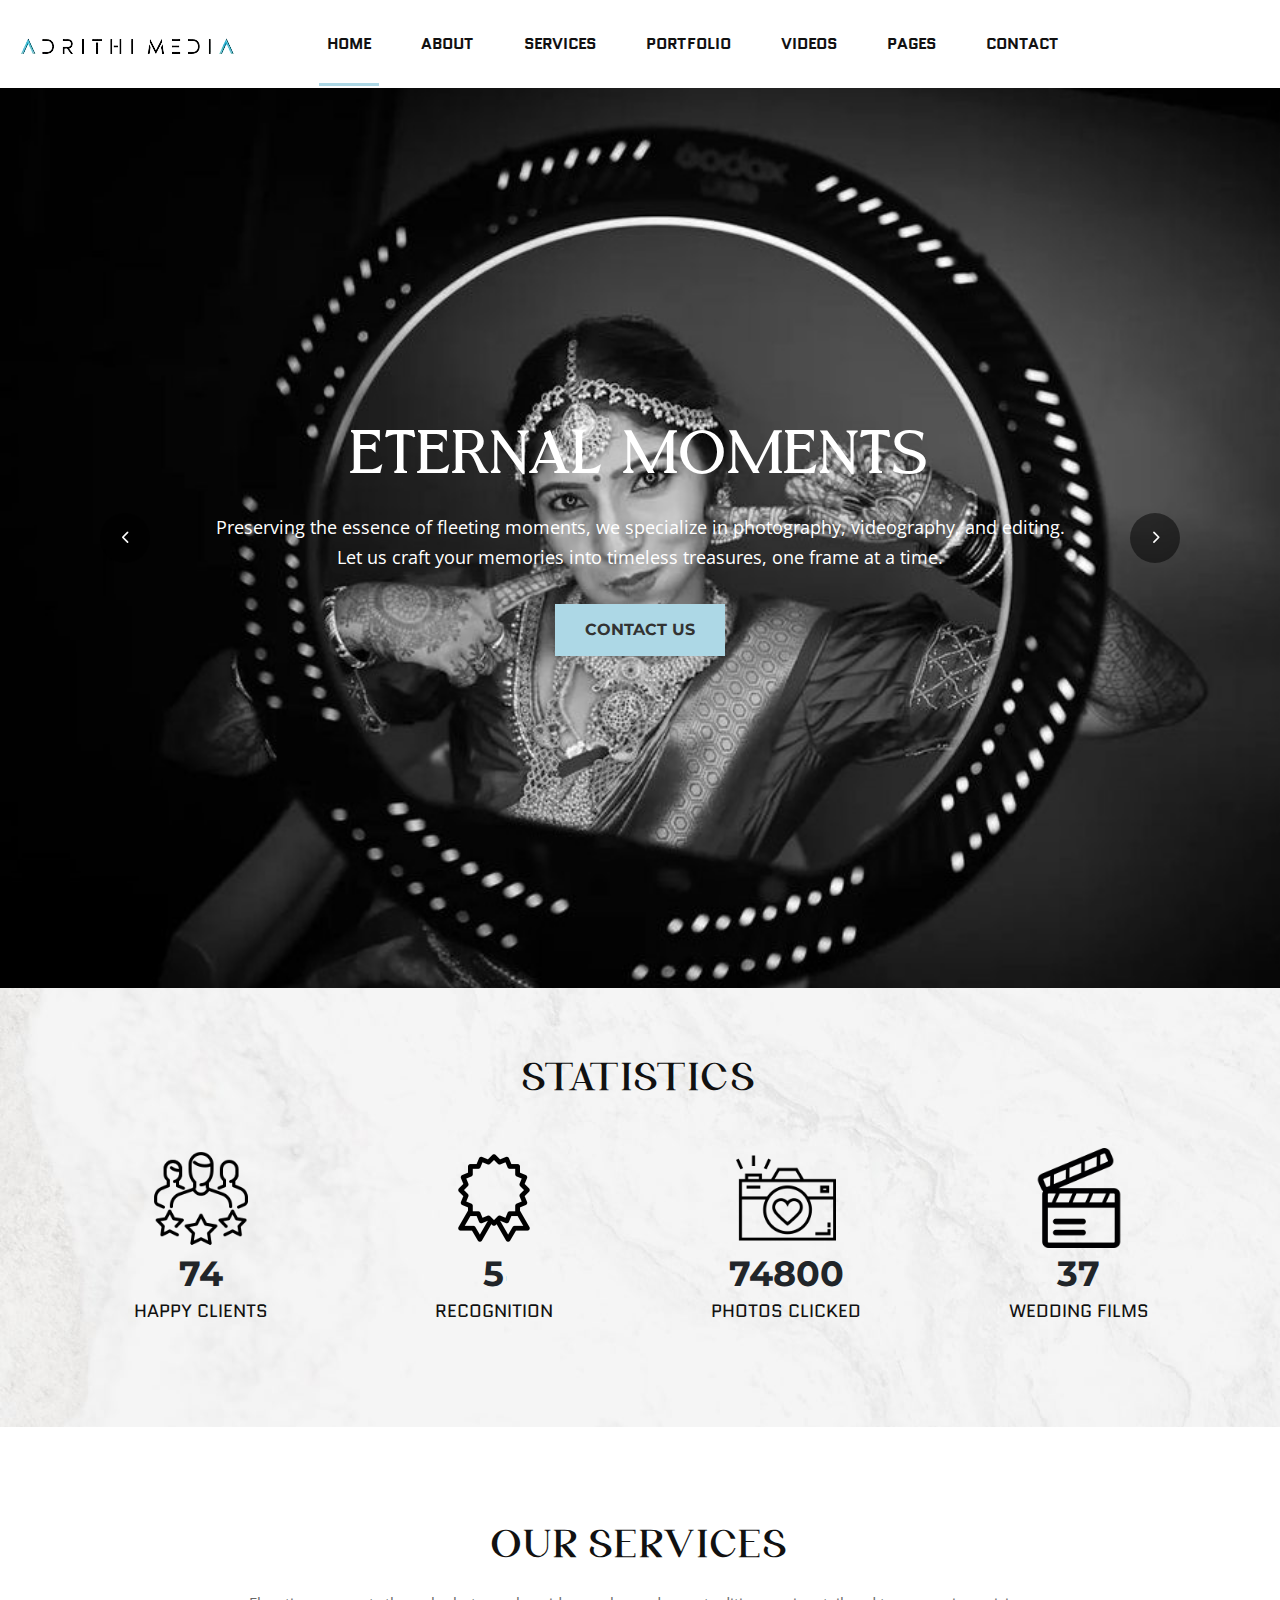
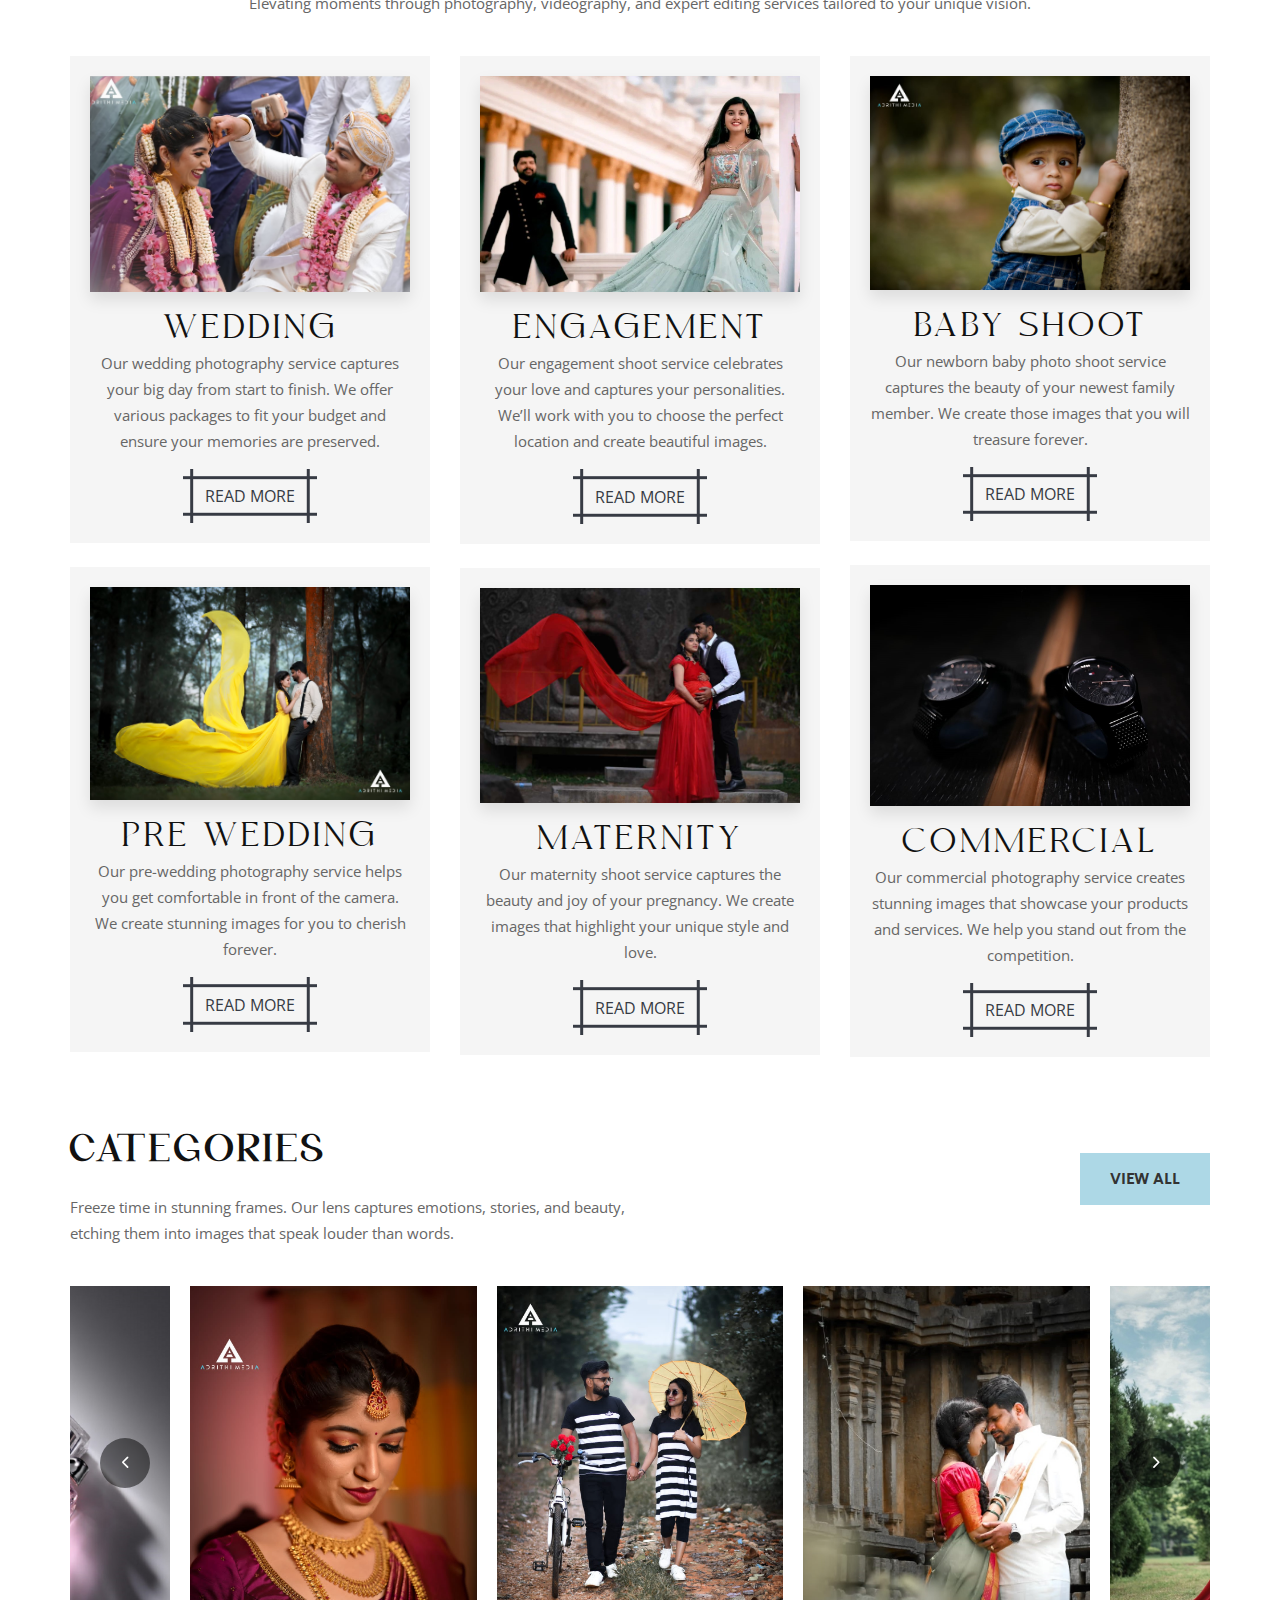
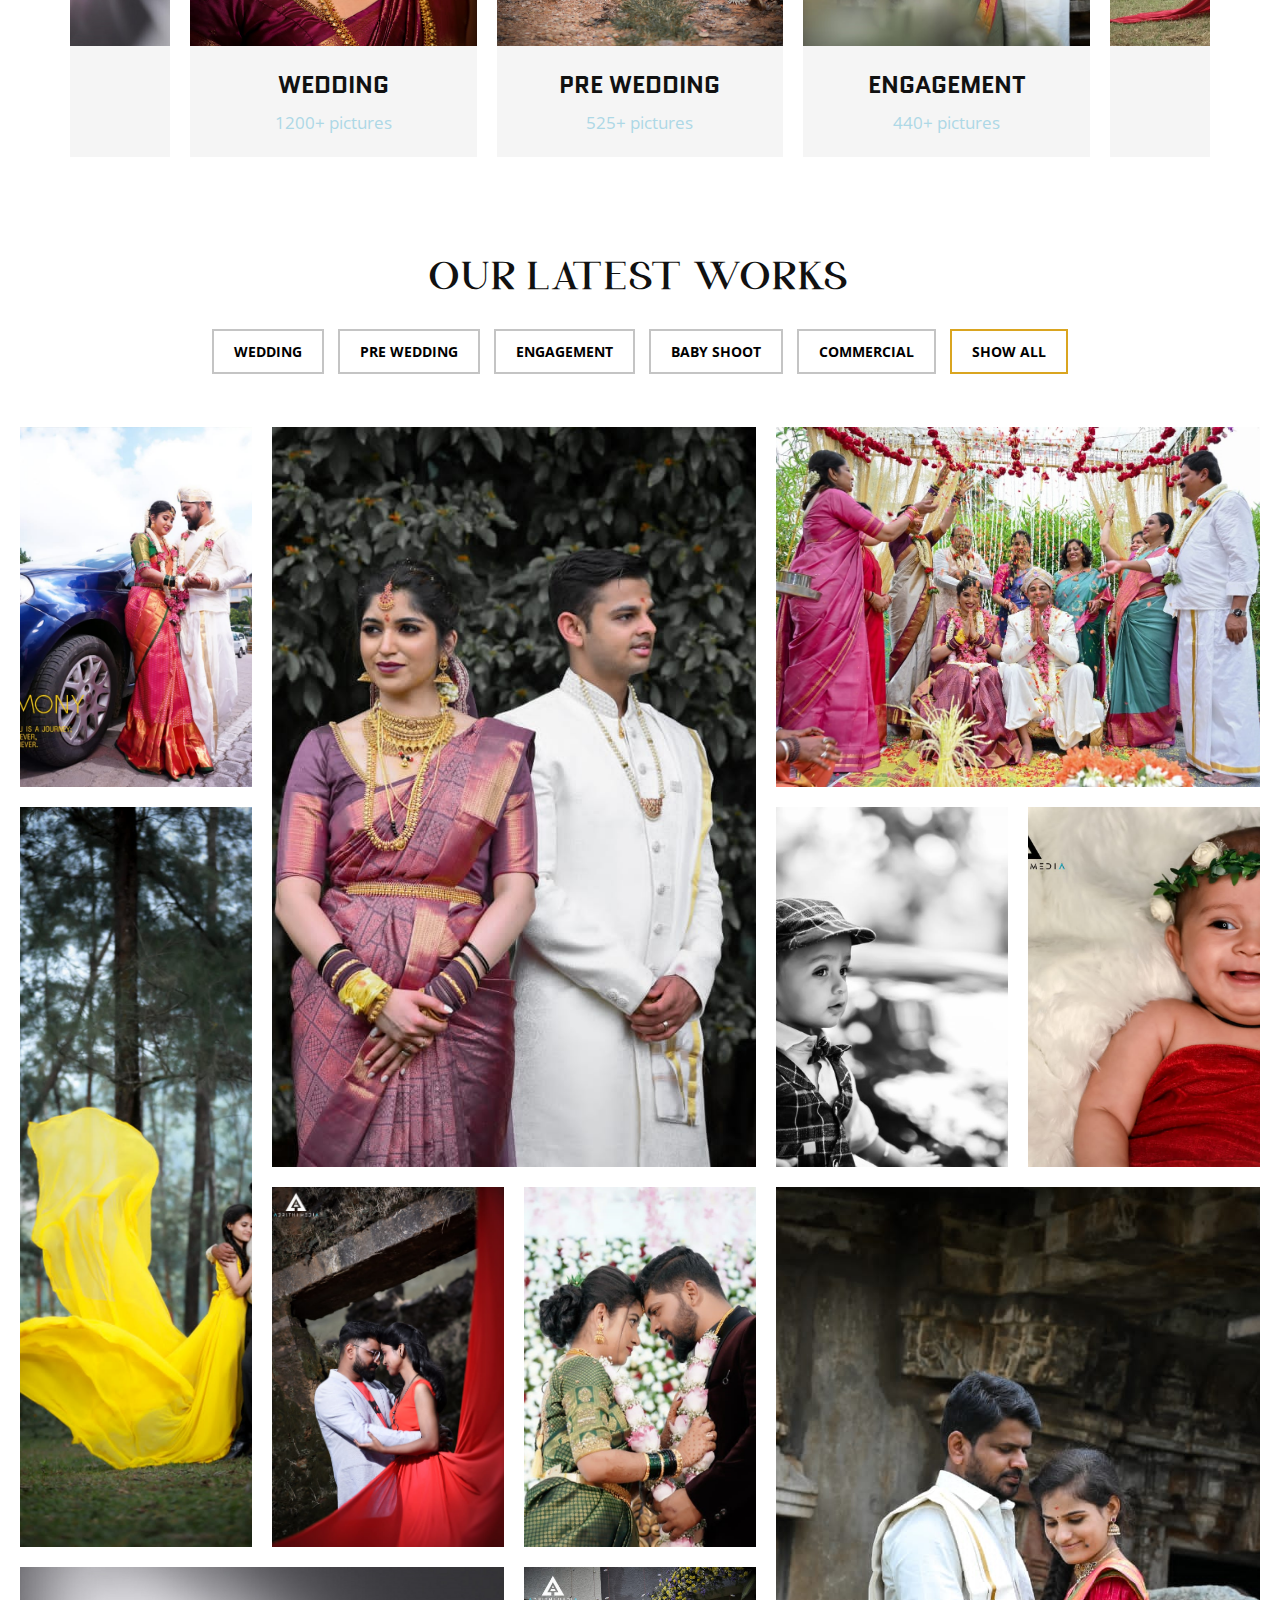
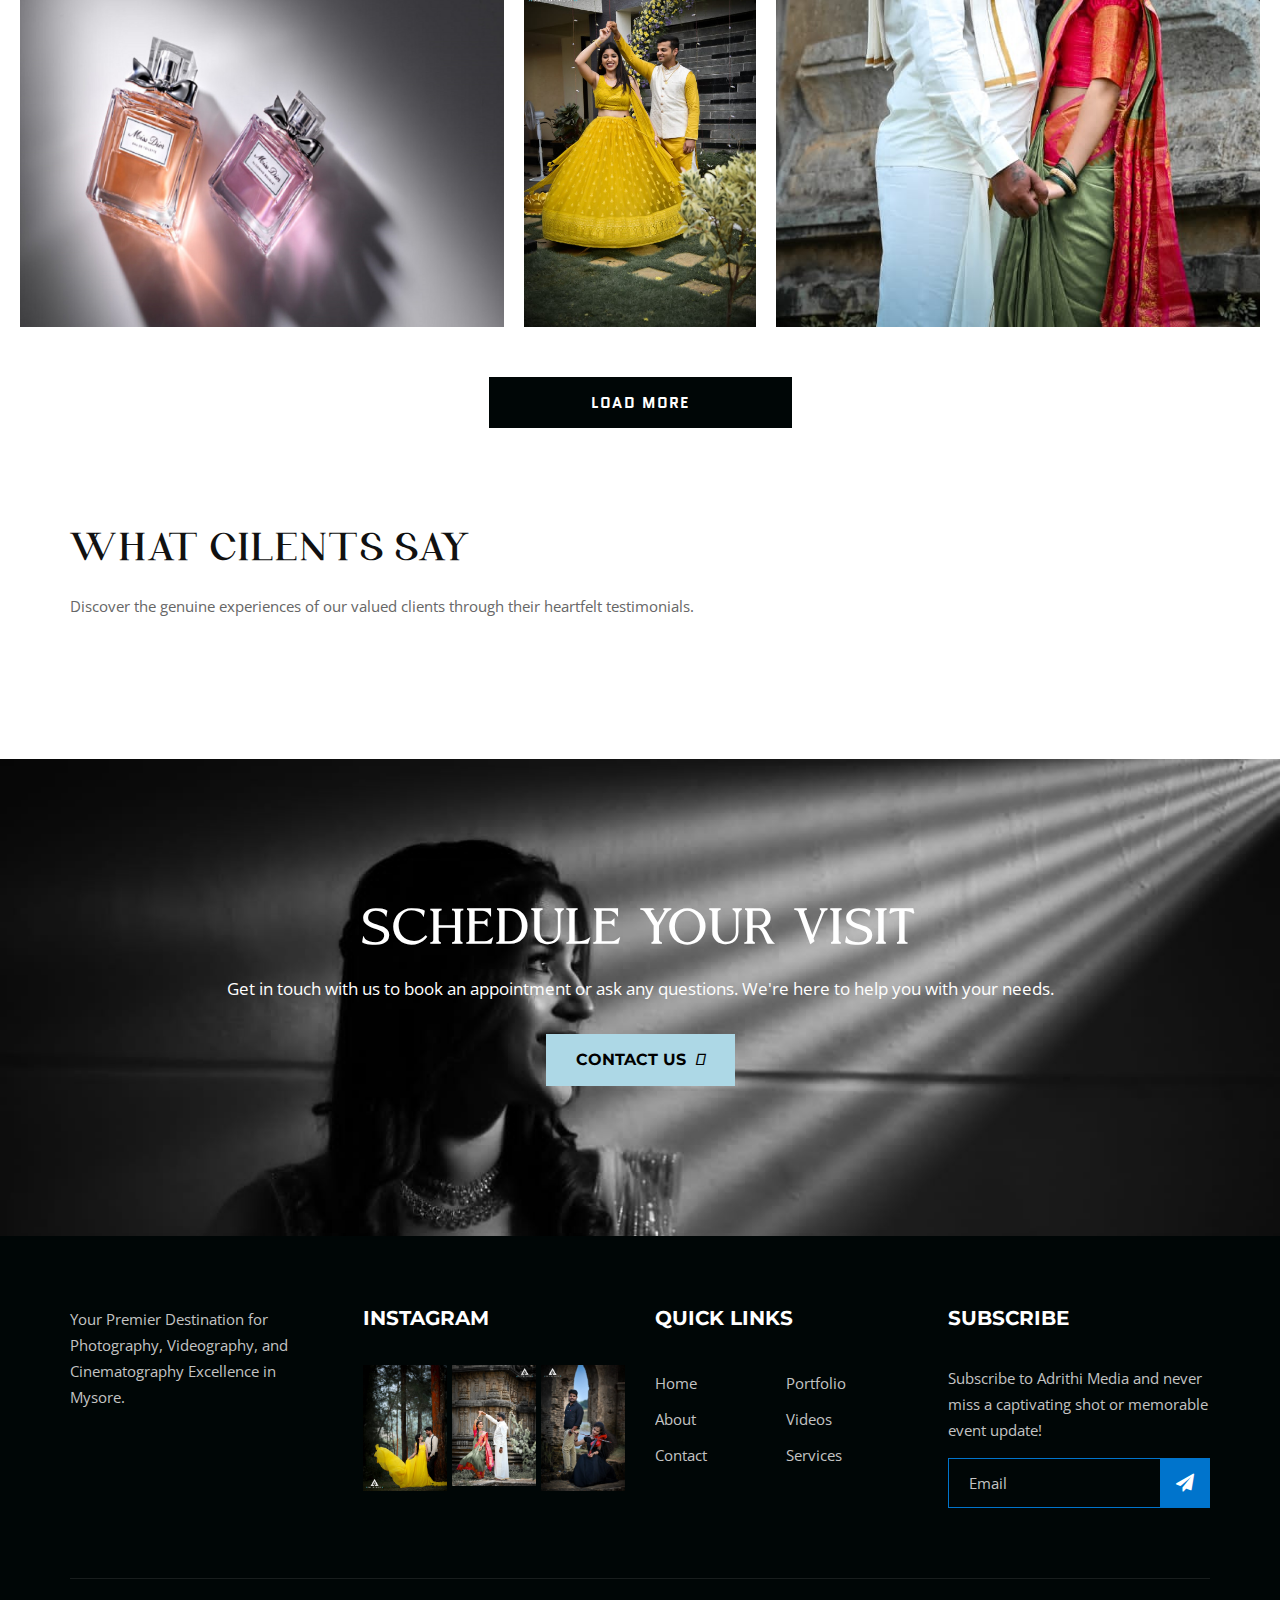
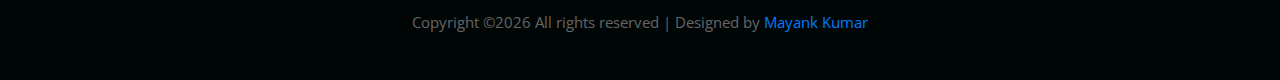
==== commit fae59b4b: "Add files via upload" ====
--- a/index.html
+++ b/index.html
@@ -228,7 +228,7 @@
               
               <!-- Repeat for two more services -->
               <div class="service-box text-center mb-4">
-                <img src="./image/pre-wedding.jpg" alt="Service 2" class="img-fluid mb-3">
+                <img src="./image/slider2.jpg" alt="Service 2" class="img-fluid mb-3">
                 <h3 class="services-heading1">PRE WEDDING</h3>
                 <p>Our pre-wedding photography service helps you get comfortable in front of the camera. We create stunning images for you to cherish forever.</p>
                 <a href="pre-wedding.html"><button class="button-52">READ MORE</button></a>
@@ -240,7 +240,7 @@
             <div class="col-md-4">
                 <!-- Second column of services -->
                 <div class="service-box text-center mb-4">
-                  <img src="./image/engagment.jpg" alt="Service 5" class="img-fluid mb-3">
+                  <img src="./img/up4.jpeg" alt="Service 5" class="img-fluid mb-3">
                   <h3 class="services-heading1">ENGAGEMENT</h3>
                   <p>Our engagement shoot service celebrates your love and captures your personalities. We’ll work with you to choose the perfect location and create beautiful images.</p>
                   <a href="engagement.html"><button class="button-52">READ MORE</button></a>
@@ -266,7 +266,7 @@
               </div>
     
               <div class="service-box text-center mb-4">
-                <img src="image/commercial.jpg" alt="Service 8" class="img-fluid mb-3">
+                <img src="./img/Product/product1.jpg" alt="Service 8" class="img-fluid mb-3">
                 <h3 class="services-heading1">COMMERCIAL</h3>
                 <p>Our commercial photography service creates stunning images that showcase your products and services. We help you stand out from the competition.</p>
                 <a href="commercial.html"><button class="button-52">READ MORE</button></a>
--- a/css/style.css
+++ b/css/style.css
@@ -348,7 +348,7 @@
 	bottom: 0;
 	height: 3px;
 	width: 100%;
-	background: #009603;
+	background: #ADD8E6;
 	content: "";
 	opacity: 0;
 	-webkit-transition: all 0.3s;
@@ -391,7 +391,7 @@
 	height: 50px;
 	width: 50px;
 	color: #ffffff;
-	background: #009603;
+	background: #ADD8E6;
 	line-height: 50px;
 	text-align: center;
 	cursor: pointer;
@@ -593,7 +593,7 @@
 
 .cs-item .cs-text span {
 	font-size: 17px;
-	color: #009603;
+	color:#ADD8E6;
 	display: block;
 	opacity: 0;
 	-webkit-transition: all 0.3s;
@@ -1627,12 +1627,12 @@
 	}
 	.slicknav_nav a:hover {
 		border-radius: 0;
-		background: #009603;
+		background: #ADD8E6;
 		color: #fff;
 	}
 	.slicknav_nav .slicknav_row:hover {
 		border-radius: 0;
-		background: #009603;
+		background: #ADD8E6;
 		color: #fff;
 	}
 	.slicknav_nav .slicknav_row,
@@ -1761,12 +1761,12 @@
 	}
 	.slicknav_nav a:hover {
 		border-radius: 0;
-		background: #009603;
+		background: #ADD8E6;
 		color: #fff;
 	}
 	.slicknav_nav .slicknav_row:hover {
 		border-radius: 0;
-		background: #009603;
+		background: #ADD8E6;
 		color: #fff;
 	}
 	.slicknav_nav .slicknav_row,
@@ -1880,12 +1880,12 @@
 	}
 	.slicknav_nav a:hover {
 		border-radius: 0;
-		background: #009603;
+		background: #ADD8E6;
 		color: #fff;
 	}
 	.slicknav_nav .slicknav_row:hover {
 		border-radius: 0;
-		background: #009603;
+		background: #ADD8E6;
 		color: #fff;
 	}
 	.slicknav_nav .slicknav_row,
@@ -2300,10 +2300,8 @@
 
 
   .service-box {
-	background-color:#fffee1; /* Cream background color */
+	background-color:#F5F5F5; /* Cream background color */
 	padding: 20px; /* Add padding for spacing */
-	border-radius: 10px; /* Add rounded corners */
-	box-shadow: 0px 4px 8px rgba(0, 0, 0, 0.2); /* Add a subtle shadow */
 }
 
 /* CSS */
@@ -2424,7 +2422,7 @@
 }
 
 .cta-btton{
-	background-color: #FFFDD0; 
+	background-color: #ADD8E6; 
 	color: black;   
 	font-family: 'Montserrat', sans-serif;
 }